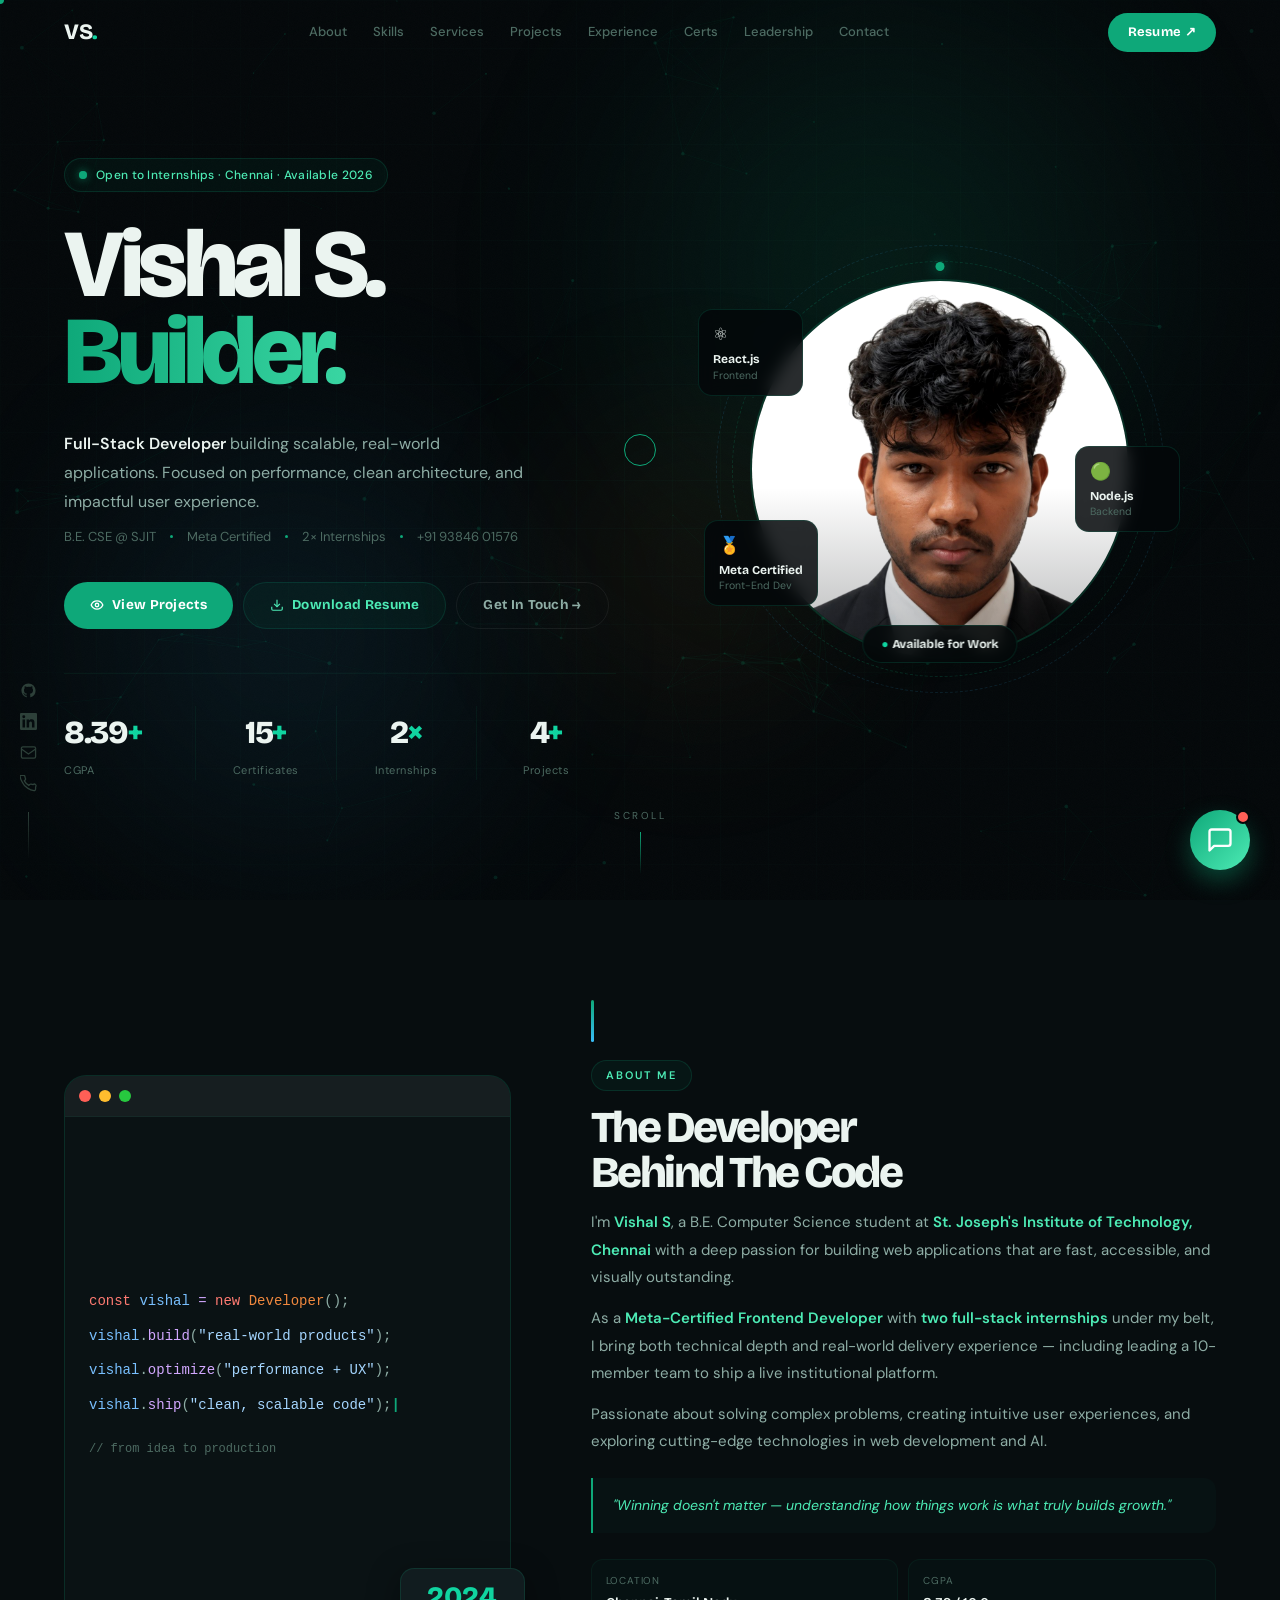
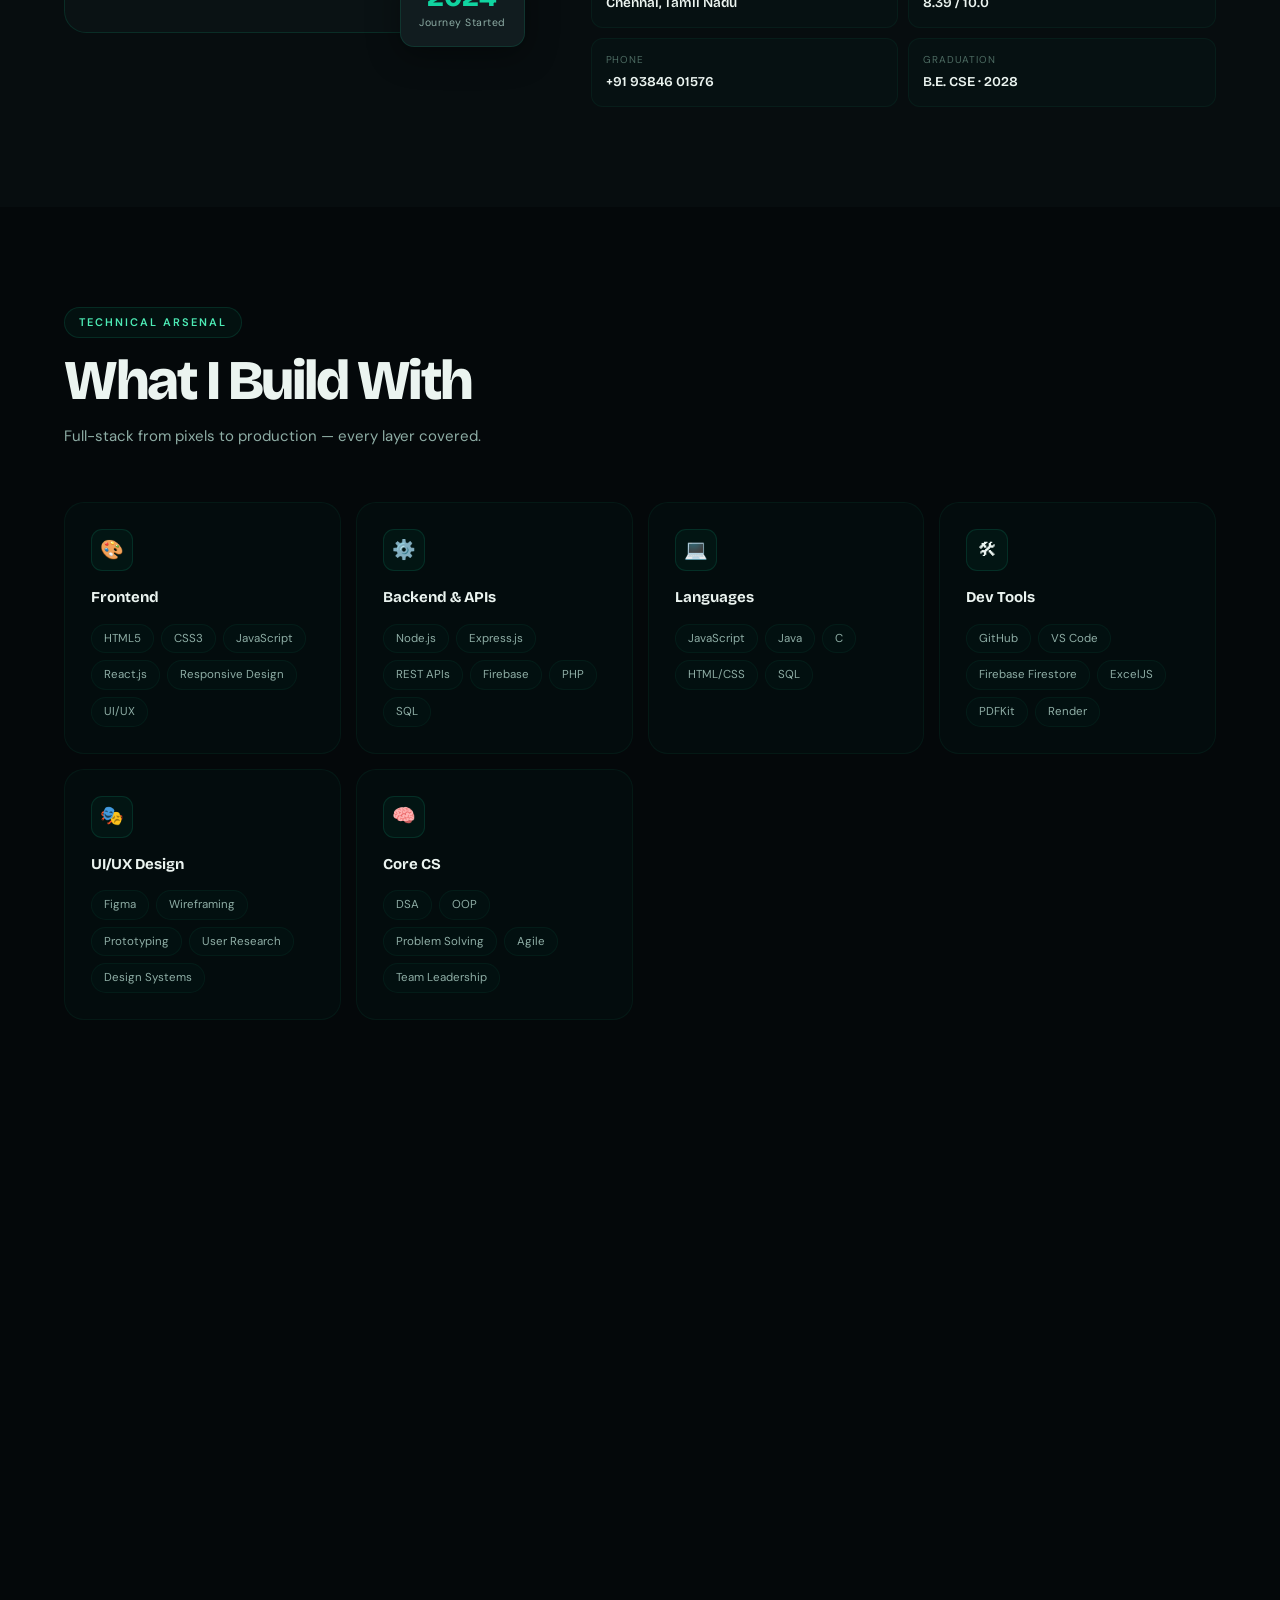
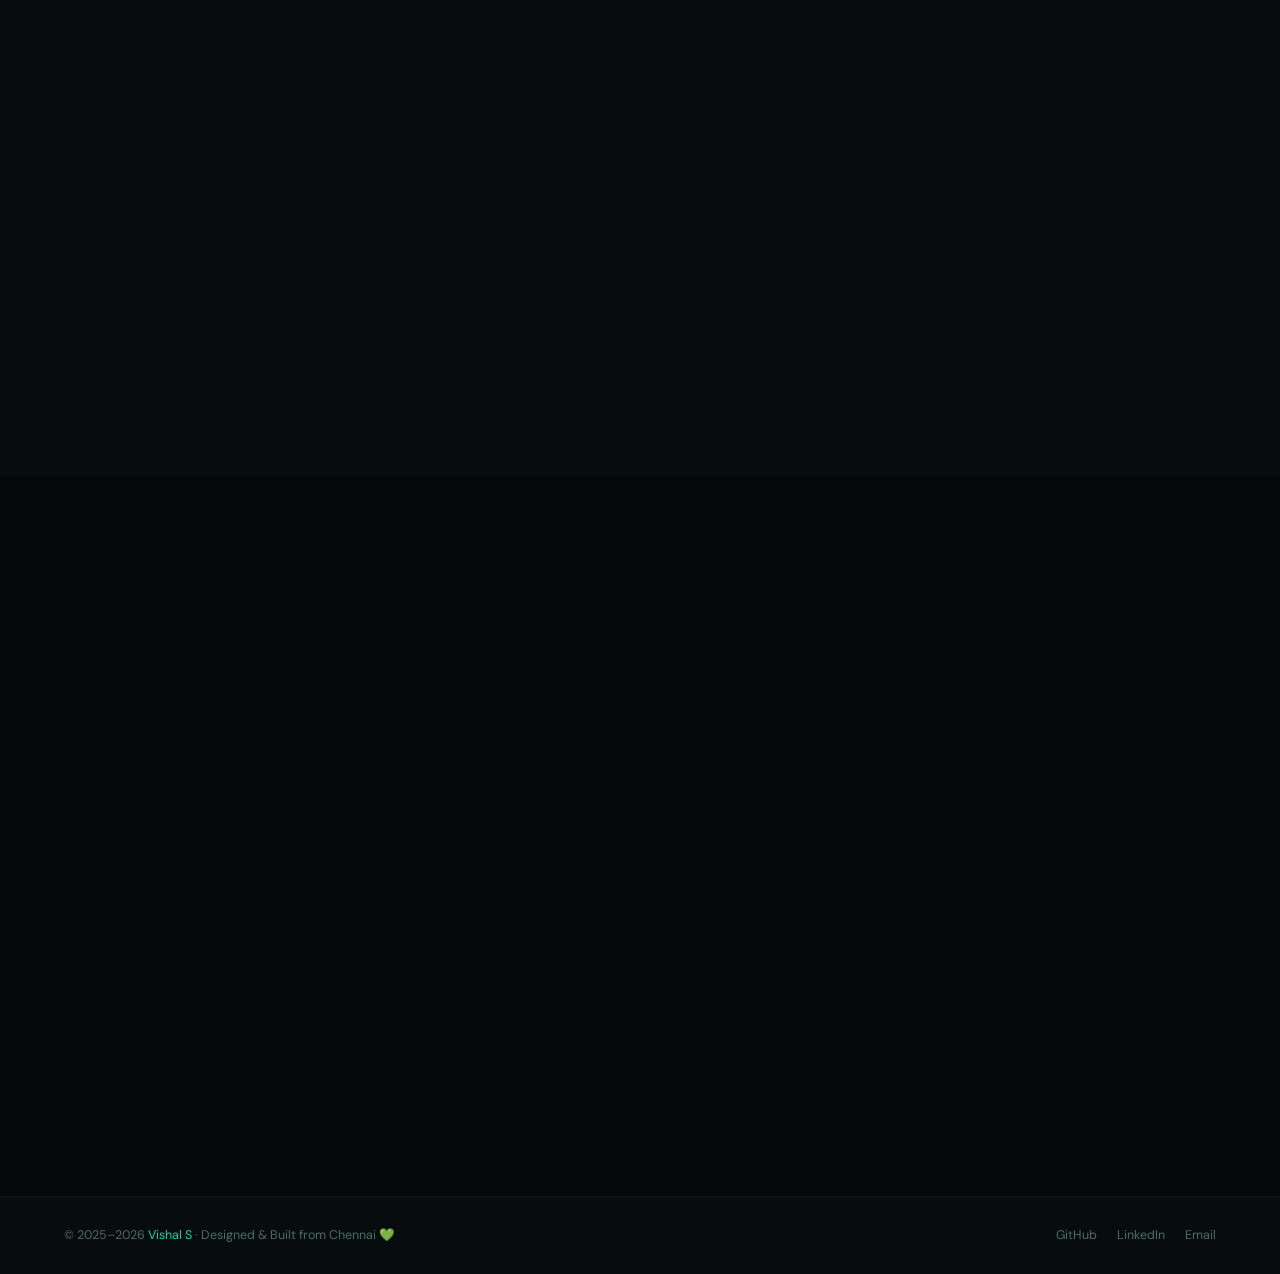
==== index.html @ 622949ee "Renamed main file to index.html" ====
<!DOCTYPE html>
<html lang="en">

<head>
  <meta charset="UTF-8">
  <meta name="viewport" content="width=device-width, initial-scale=1.0">
  <title>Vishal S — Full Stack Developer · Chennai</title>
  <meta name="description"
    content="Vishal S — Meta-Certified Full Stack Developer, B.E. CSE at SJIT Chennai. Building scalable, real-world applications.">
  <link rel="dns-prefetch" href="//fonts.googleapis.com">
  <link rel="dns-prefetch" href="//fonts.gstatic.com">
  <link rel="preconnect" href="https://fonts.googleapis.com">
  <link rel="preconnect" href="https://fonts.gstatic.com" crossorigin>
  <link
    href="https://fonts.googleapis.com/css2?family=Bricolage+Grotesque:opsz,wght@12..96,400;12..96,600;12..96,800&family=DM+Sans:wght@400;500;700&display=swap"
    rel="stylesheet">
  <style>
    /* AWWWARDS INTERACTIONS CSS */
    #bg-canvas {
      position: fixed;
      top: 0;
      left: 0;
      width: 100vw;
      height: 100vh;
      z-index: -1;
      pointer-events: none;
      opacity: 0.4;
    }
    
    .cursor-dot, .cursor-outline {
      position: fixed;
      top: 0;
      left: 0;
      border-radius: 50%;
      pointer-events: none;
      z-index: 9999;
      transform: translate(-50%, -50%);
    }
    
    .cursor-dot {
      width: 8px;
      height: 8px;
      background-color: var(--em);
      transition: width 0.2s, height 0.2s, background-color 0.2s;
    }
    
    .cursor-outline {
      width: 32px;
      height: 32px;
      border: 1px solid var(--em);
      transition: width 0.15s ease-out, height 0.15s ease-out, background-color 0.15s ease-out, border-color 0.15s ease-out;
    }
    
    /* Hover state for links */
    .cursor-outline.hover-state {
      width: 60px;
      height: 60px;
      background-color: rgba(255, 255, 255, 0.1);
      border-color: transparent;
      mix-blend-mode: difference;
    }
    
    .magnetic {
      transition: transform 0.3s cubic-bezier(0.175, 0.885, 0.32, 1.275);
      display: inline-block;
    }

    /* ════════════════════════════════════════
   TOKENS
════════════════════════════════════════ */
    :root {
      --ink: #04080A;
      --ink2: #070D0F;
      --ink3: #0A1214;
      --srf: #0D1618;
      --srf2: #111C1F;

      --em: #0EA879;
      --em2: #10D4A0;
      --em3: #4DEBB5;
      --em-g: rgba(14, 168, 121, 0.1);
      --em-gs: rgba(14, 168, 121, 0.06);
      --em-gx: rgba(14, 168, 121, 0.03);

      --gold: #E8A838;
      --gold-g: rgba(232, 168, 56, 0.1);

      --sky: #38BDF8;
      --sky-g: rgba(56, 189, 248, 0.08);

      --bdr: rgba(14, 168, 121, 0.18);
      --bdr2: rgba(14, 168, 121, 0.3);
      --bdr3: rgba(14, 168, 121, 0.08);
      --bdr-n: rgba(255, 255, 255, 0.06);

      --txt: #EBF4F0;
      --txt2: #8EADA5;
      --txt3: #4D6B62;
      --txt4: #2D4039;

      --ff-h: 'Bricolage Grotesque', sans-serif;
      --ff-b: 'DM Sans', sans-serif;

      --ease: cubic-bezier(0.22, 1, 0.36, 1);
      --ease2: cubic-bezier(0.4, 0, 0.2, 1);
    }

    /* ════════════════════════════════════════
   RESET
════════════════════════════════════════ */
    *,
    *::before,
    *::after {
        animation: none !important;
      box-sizing: border-box;
      margin: 0;
      padding: 0
    }

    html {
      scroll-behavior: smooth;
      tab-size: 2
    }

    body {
      background: var(--ink);
      color: var(--txt);
      font-family: var(--ff-b);
      font-size: 16px;
      line-height: 1.7;
      overflow-x: hidden;
      cursor: none;
      -webkit-font-smoothing: antialiased
    }

    a {
      text-decoration: none;
      color: inherit
    }

    button {
      border: none;
      background: none;
      font-family: inherit;
      cursor: none
    }

    ul {
      list-style: none
    }

    img {
      display: block;
      max-width: 100%
    }

    /* ════════════════════════════════════════
   CURSOR
════════════════════════════════════════ */
    #cur-dot {
      position: fixed;
      z-index: 9999;
      width: 5px;
      height: 5px;
      background: var(--em2);
      border-radius: 50%;
      pointer-events: none;
      transform: translate(-50%, -50%);
      transition: opacity .3s
    }

    #cur-ring {
      position: fixed;
      z-index: 9998;
      width: 34px;
      height: 34px;
      border: 1.5px solid rgba(14, 168, 121, .45);
      border-radius: 50%;
      pointer-events: none;
      transform: translate(-50%, -50%);
      transition: width .2s var(--ease), height .2s var(--ease), border-color .2s, background .2s
    }

    #cur-ring.hov {
      width: 54px;
      height: 54px;
      border-color: var(--em);
      background: rgba(14, 168, 121, .06)
    }

    #cur-ring.clk {
      width: 22px;
      height: 22px;
      background: rgba(14, 168, 121, .18)
    }

    /* ════════════════════════════════════════
   PROGRESS BAR
════════════════════════════════════════ */
    #prog {
      position: fixed;
      top: 0;
      left: 0;
      height: 2px;
      width: 0;
      z-index: 600;
      background: linear-gradient(90deg, var(--em), var(--em3), var(--sky));
      box-shadow: 0 0 12px rgba(14, 168, 121, .5)
    }

    /* ════════════════════════════════════════
   KEYFRAMES
════════════════════════════════════════ */
    @keyframes grd {

      0%,
      100% {
        background-position: 0 50%
      }

      50% {
        background-position: 100% 50%
      }
    }

    @keyframes orb1 {

      0%,
      100% {
        transform: translate(0, 0) scale(1)
      }

      40% {
        transform: translate(40px, -30px) scale(1.06)
      }

      70% {
        transform: translate(-25px, 20px) scale(.97)
      }
    }

    @keyframes orb2 {

      0%,
      100% {
        transform: translate(0, 0)
      }

      35% {
        transform: translate(-35px, 25px)
      }

      65% {
        transform: translate(30px, -15px)
      }
    }

    @keyframes orb3 {

      0%,
      100% {
        transform: translate(0, 0)
      }

      50% {
        transform: translate(20px, 35px)
      }
    }

    @keyframes floatA {

      0%,
      100% {
        transform: translateY(0)
      }

      50% {
        transform: translateY(-10px)
      }
    }

    @keyframes floatB {

      0%,
      100% {
        transform: translateY(0)
      }

      50% {
        transform: translateY(-7px)
      }
    }

    @keyframes spinRing {
      to {
        transform: rotate(360deg)
      }
    }

    @keyframes spinRing2 {
      to {
        transform: rotate(-360deg)
      }
    }

    @keyframes pulseGlow {

      0%,
      100% {
        box-shadow: 0 0 24px rgba(14, 168, 121, .18), 0 0 60px rgba(14, 168, 121, .07)
      }

      50% {
        box-shadow: 0 0 44px rgba(14, 168, 121, .35), 0 0 100px rgba(14, 168, 121, .14)
      }
    }

    @keyframes ping {
      0% {
        transform: scale(1);
        opacity: 1
      }

      75%,
      100% {
        transform: scale(2.2);
        opacity: 0
      }
    }

    @keyframes slideDown {
      from {
        opacity: 0;
        transform: translateY(-8px)
      }

      to {
        opacity: 1;
        transform: none
      }
    }

    @keyframes barIn {
      from {
        transform: scaleY(0)
      }

      to {
        transform: scaleY(1)
      }
    }

    @keyframes ripple {
      to {
        transform: scale(3);
        opacity: 0
      }
    }

    @keyframes scanline {
      0% {
        transform: translateY(-100%)
      }

      100% {
        transform: translateY(100vh)
      }
    }

    @keyframes grain {

      0%,
      100% {
        transform: translate(0, 0)
      }

      20% {
        transform: translate(-1px, 1px)
      }

      40% {
        transform: translate(1px, -1px)
      }

      60% {
        transform: translate(-1px, -1px)
      }

      80% {
        transform: translate(1px, 1px)
      }
    }

    /* ════════════════════════════════════════
   NAV
════════════════════════════════════════ */
    nav {
      position: fixed;
      top: 0;
      left: 0;
      right: 0;
      z-index: 400;
      height: 66px;
      display: flex;
      align-items: center;
      justify-content: space-between;
      padding: 0 5vw;
      border-bottom: 1px solid transparent;
      transition: background .4s, border-color .4s, backdrop-filter .4s
    }

    nav.stuck {
      background: rgba(4, 8, 10, .92);
      backdrop-filter: blur(14px) saturate(145%);
      border-bottom-color: var(--bdr3)
    }

    .nav-logo {
      font-family: var(--ff-h);
      font-weight: 800;
      font-size: 22px;
      color: var(--txt);
      letter-spacing: -.5px
    }

    .nav-logo .dot {
      color: var(--em2)
    }

    .nav-menu {
      display: flex;
      align-items: center;
      gap: 6px
    }

    .nav-menu a {
      font-size: 13px;
      color: var(--txt3);
      padding: 6px 10px;
      border-radius: 8px;
      transition: color .2s, background .2s;
      font-weight: 500
    }

    .nav-menu a:hover {
      color: var(--txt);
      background: var(--em-gs)
    }

    .nav-menu a.active {
      color: var(--em2);
      background: var(--em-g)
    }

    .nav-cta {
      margin-left: 8px;
      padding: 8px 20px;
      background: var(--em);
      color: #fff;
      border-radius: 40px;
      font-size: 13px;
      font-weight: 700;
      font-family: var(--ff-h);
      letter-spacing: .3px;
      transition: all .25s var(--ease)
    }

    .nav-cta:hover {
      background: var(--em2);
      transform: translateY(-1px);
      box-shadow: 0 8px 24px rgba(14, 168, 121, .35)
    }

    .ham {
      display: none;
      flex-direction: column;
      gap: 4.5px;
      padding: 4px
    }

    .ham span {
      display: block;
      width: 20px;
      height: 1.5px;
      background: var(--txt2);
      border-radius: 2px;
      transition: all .3s
    }

    /* MOBILE MENU */
    .mob-menu {
      display: none;
      position: fixed;
      inset: 0;
      background: rgba(4, 8, 10, .97);
      z-index: 350;
      flex-direction: column;
      align-items: center;
      justify-content: center;
      gap: 24px;
      backdrop-filter: blur(10px)
    }

    .mob-menu.open {
      display: flex
    }

    .mob-menu a {
      font-family: var(--ff-h);
      font-size: 28px;
      font-weight: 700;
      color: var(--txt);
      transition: color .2s
    }

    .mob-menu a:hover {
      color: var(--em2)
    }

    .mob-x {
      position: absolute;
      top: 18px;
      right: 5vw;
      font-size: 28px;
      color: var(--txt3);
      line-height: 1
    }

    /* ════════════════════════════════════════
   SIDEBAR SOCIALS
════════════════════════════════════════ */
    .sbar {
      position: fixed;
      left: 20px;
      bottom: 40px;
      z-index: 100;
      display: flex;
      flex-direction: column;
      align-items: center;
      gap: 14px
    }

    .sbar a {
      color: var(--txt4);
      transition: color .2s, transform .2s;
      display: flex
    }

    .sbar a:hover {
      color: var(--em2);
      transform: translateX(4px)
    }

    .sbar::after {
      content: '';
      width: 1px;
      height: 48px;
      background: linear-gradient(var(--txt4), transparent);
      margin-top: 6px
    }

    /* ════════════════════════════════════════
   SECTION SHARED
════════════════════════════════════════ */
    section {
      padding: 100px 5vw;
      position: relative
    }

    section:not(#hero) {
      content-visibility: auto;
      contain-intrinsic-size: 900px
    }

    .chip {
      display: inline-flex;
      align-items: center;
      gap: 7px;
      padding: 5px 14px;
      background: var(--em-gs);
      border: 1px solid var(--bdr);
      border-radius: 40px;
      font-size: 11px;
      color: var(--em3);
      letter-spacing: 2px;
      text-transform: uppercase;
      font-weight: 600;
      margin-bottom: 14px
    }

    .h1 {
      font-family: var(--ff-h);
      font-size: clamp(34px, 5vw, 56px);
      font-weight: 800;
      letter-spacing: -2.5px;
      line-height: 1.03;
      color: var(--txt);
      margin-bottom: 14px
    }

    .sub {
      color: var(--txt2);
      font-size: 15px;
      line-height: 1.8;
      max-width: 480px;
      margin-bottom: 52px
    }

    /* BUTTONS */
    .btn {
      display: inline-flex;
      align-items: center;
      gap: 8px;
      padding: 11px 26px;
      border-radius: 50px;
      font-size: 13.5px;
      font-weight: 700;
      font-family: var(--ff-h);
      letter-spacing: .3px;
      transition: all .25s var(--ease);
      position: relative;
      overflow: hidden;
      white-space: nowrap
    }

    .btn svg {
      flex-shrink: 0
    }

    .btn::after {
      content: '';
      position: absolute;
      inset: 0;
      background: rgba(255, 255, 255, 0);
      transition: background .2s
    }

    .btn:hover::after {
      background: rgba(255, 255, 255, .06)
    }

    .btn-solid {
      background: var(--em);
      color: #fff
    }

    .btn-solid:hover {
      background: var(--em2);
      transform: translateY(-2px);
      box-shadow: 0 12px 32px rgba(14, 168, 121, .35)
    }

    .btn-border {
      background: var(--em-gs);
      border: 1px solid var(--bdr);
      color: var(--em3)
    }

    .btn-border:hover {
      background: var(--em-g);
      border-color: var(--bdr2);
      transform: translateY(-2px)
    }

    .btn-ghost {
      background: transparent;
      border: 1px solid var(--bdr-n);
      color: var(--txt2)
    }

    .btn-ghost:hover {
      border-color: var(--bdr);
      color: var(--txt);
      background: var(--em-gx);
      transform: translateY(-1px)
    }

    /* CARD BASE */
    .card {
      background: var(--em-gx);
      border: 1px solid var(--bdr3);
      border-radius: 20px;
      position: relative;
      overflow: hidden;
      transition: border-color .3s, transform .35s var(--ease), box-shadow .35s
    }

    .card:hover {
      border-color: var(--bdr);
      transform: translateY(-5px);
      box-shadow: 0 20px 60px rgba(0, 0, 0, .3), 0 0 40px rgba(14, 168, 121, .08)
    }

    .card::before {
      content: '';
      position: absolute;
      top: 0;
      left: 0;
      right: 0;
      height: 1px;
      background: linear-gradient(90deg, transparent, var(--em-g), transparent);
      opacity: 0;
      transition: opacity .35s
    }

    .card:hover::before {
      opacity: 1
    }

    /* REVEAL SYSTEM */
    .rv {
      opacity: 0;
      transform: translateY(30px);
      transition: opacity .75s var(--ease), transform .75s var(--ease)
    }

    .rv-l {
      opacity: 0;
      transform: translateX(-36px);
      transition: opacity .7s var(--ease), transform .7s var(--ease)
    }

    .rv-r {
      opacity: 0;
      transform: translateX(36px);
      transition: opacity .7s var(--ease), transform .7s var(--ease)
    }

    .rv-s {
      opacity: 0;
      transform: scale(.93);
      transition: opacity .7s var(--ease), transform .7s var(--ease)
    }

    .rv.on,
    .rv-l.on,
    .rv-r.on,
    .rv-s.on {
      opacity: 1;
      transform: none
    }

    /* ════════════════════════════════════════
   HERO
════════════════════════════════════════ */
    #hero {
      min-height: 100vh;
      display: grid;
      grid-template-columns: 1fr 1fr;
      gap: 48px;
      align-items: center;
      padding: 118px 5vw 80px;
      overflow: hidden
    }

    /* BACKGROUND */
    .hero-bg {
      position: absolute;
      inset: 0;
      pointer-events: none;
      overflow: hidden
    }

    .bg-grid {
      position: absolute;
      inset: 0;
      background-image: linear-gradient(rgba(14, 168, 121, .028) 1px, transparent 1px), linear-gradient(90deg, rgba(14, 168, 121, .028) 1px, transparent 1px);
      background-size: 48px 48px;
      mask-image: radial-gradient(ellipse 90% 90% at 50% 50%, black 10%, transparent 100%)
    }

    .bg-noise {
      position: absolute;
      inset: 0;
      opacity: .022;
      background-image: url("data:image/svg+xml,%3Csvg xmlns='http://www.w3.org/2000/svg' width='256' height='256'%3E%3Cfilter id='n'%3E%3CfeTurbulence type='fractalNoise' baseFrequency='.85' numOctaves='4' stitchTiles='stitch'/%3E%3C/filter%3E%3Crect width='256' height='256' filter='url(%23n)'/%3E%3C/svg%3E");
      background-size: 180px
    }

    .bg-orb {
      position: absolute;
      border-radius: 50%;
      filter: blur(64px)
    }

    .orb-a {
      width: 65vw;
      height: 65vw;
      max-width: 800px;
      max-height: 800px;
      background: radial-gradient(circle, rgba(14, 168, 121, .14), transparent 65%);
      top: -15%;
      right: 0%;
      animation: orb1 14s ease-in-out infinite
    }

    .orb-b {
      width: 55vw;
      height: 55vw;
      max-width: 700px;
      max-height: 700px;
      background: radial-gradient(circle, rgba(56, 189, 248, .09), transparent 65%);
      bottom: -10%;
      left: -5%;
      animation: orb2 18s ease-in-out infinite
    }

    .orb-c {
      width: 40vw;
      height: 40vw;
      max-width: 500px;
      max-height: 500px;
      background: radial-gradient(circle, rgba(232, 168, 56, .07), transparent 65%);
      top: 35%;
      left: 35%;
      animation: orb3 22s ease-in-out infinite
    }

    /* HERO LEFT */
    .hero-l {
      position: relative;
      z-index: 1
    }

    .hero-avail {
      display: inline-flex;
      align-items: center;
      gap: 9px;
      padding: 6px 14px;
      background: var(--em-gs);
      border: 1px solid var(--bdr);
      border-radius: 40px;
      font-size: 12px;
      color: var(--em3);
      margin-bottom: 28px;
      font-weight: 500;
      letter-spacing: .3px;
      animation: slideDown .6s var(--ease) both
    }

    .avail-wrap {
      position: relative;
      width: 8px;
      height: 8px
    }

    .avail-dot {
      width: 8px;
      height: 8px;
      background: var(--em);
      border-radius: 50%;
      box-shadow: 0 0 8px rgba(14, 168, 121, .7)
    }

    .avail-ping {
      position: absolute;
      inset: 0;
      border-radius: 50%;
      background: rgba(14, 168, 121, .5);
      animation: ping 2s ease-in-out infinite
    }

    .hero-name {
      min-height: 2em;
      display: flex;
      flex-direction: column;
      justify-content: center;
      font-family: var(--ff-h);
      font-size: clamp(50px, 7.5vw, 96px);
      font-weight: 800;
      line-height: .9;
      letter-spacing: -4.5px;
      margin-bottom: 22px;
      min-height: 1.95em;

      /* 3D warp vars (driven by experimental mouse interaction) */
      --rx: 0deg;
      --ry: 0deg;
      --tz: 0px;
      --dx: 0px;
      --dy: 0px;
      --warp-alpha: 0;

      transform-style: preserve-3d;
      transform: perspective(900px) rotateX(var(--rx)) rotateY(var(--ry)) translateZ(var(--tz));
      text-shadow: calc(var(--dx)) calc(var(--dy)) 26px rgba(14, 168, 121, var(--warp-alpha)),
        0 0 10px rgba(14, 168, 121, calc(var(--warp-alpha) * .5));
      transition: transform 180ms var(--ease2), text-shadow 180ms var(--ease2)
    }

    .n-plain {
      display: block;
      color: var(--txt)
    }

    .n-grad {
      display: block;
      background: linear-gradient(90deg, var(--em), var(--em3), var(--sky), var(--em3), var(--em));
      background-size: 300% 300%;
      -webkit-background-clip: text;
      -webkit-text-fill-color: transparent;
      background-clip: text;
      animation: grd 7s ease infinite;
      min-height: 1em
    }

    .hero-role {
      font-size: 16px;
      color: var(--txt2);
      font-weight: 400;
      max-width: 460px;
      line-height: 1.8;
      margin-bottom: 10px;

      /* 3D warp vars (driven by experimental mouse interaction) */
      --rx2: 0deg;
      --ry2: 0deg;
      --tz2: 0px;

      transform-style: preserve-3d;
      transform: perspective(700px) rotateX(var(--rx2)) rotateY(var(--ry2)) translateZ(var(--tz2));
      transition: transform 180ms var(--ease2)
    }

    .hero-role strong {
      color: var(--txt);
      font-weight: 600
    }

    .hero-meta {
      font-size: 13px;
      color: var(--txt3);
      margin-bottom: 34px;
      display: flex;
      align-items: center;
      gap: 14px;
      flex-wrap: wrap
    }

    .hm-dot {
      width: 3px;
      height: 3px;
      background: var(--em);
      border-radius: 50%
    }

    .hero-btns {
      display: flex;
      gap: 10px;
      flex-wrap: wrap;
      margin-bottom: 44px
    }

    .hero-nums {
      display: flex;
      gap: 0;
      border-top: 1px solid var(--bdr3);
      padding-top: 32px
    }

    .hn {
      flex: 1;
      text-align: center;
      padding: 0 8px;
      border-right: 1px solid var(--bdr3)
    }

    .hn:first-child {
      text-align: left;
      padding-left: 0
    }

    .hn:last-child {
      border-right: none
    }

    .hn-v {
      font-family: var(--ff-h);
      font-size: 32px;
      font-weight: 800;
      letter-spacing: -1.5px;
      color: var(--txt)
    }

    .hn-v .em {
      color: var(--em2)
    }

    .hn-l {
      font-size: 11px;
      color: var(--txt3);
      letter-spacing: .5px;
      margin-top: 1px
    }

    /* HERO RIGHT — PHOTO */
    .hero-r {
      position: relative;
      z-index: 1;
      display: flex;
      align-items: center;
      justify-content: center
    }

    .photo-shell {
      position: relative;
      width: min(380px, 44vw)
    }

    .p-ring1 {
      position: absolute;
      inset: -18px;
      border-radius: 50%;
      border: 1px dashed rgba(14, 168, 121, .2);
      animation: spinRing 26s linear infinite;
      pointer-events: none
    }

    .p-ring2 {
      position: absolute;
      inset: -34px;
      border-radius: 50%;
      border: 1px dashed rgba(56, 189, 248, .12);
      animation: spinRing2 40s linear infinite;
      pointer-events: none
    }

    .p-ring-dot {
      position: absolute;
      top: 0;
      left: 50%;
      transform: translateX(-50%);
      width: 9px;
      height: 9px;
      background: var(--em);
      border-radius: 50%;
      box-shadow: 0 0 14px rgba(14, 168, 121, .7)
    }

    .p-frame {
      border-radius: 50%;
      overflow: hidden;
      aspect-ratio: 1;
      border: 2px solid rgba(14, 168, 121, .22);
      animation: pulseGlow 5s ease-in-out infinite;
      position: relative
    }

    .p-frame img {
      width: 100%;
      height: 100%;
      object-fit: cover;
      object-position: center 12%;
      filter: contrast(1.06) saturate(1.05);
      transition: filter .4s
    }

    .p-frame::after {
      content: '';
      position: absolute;
      inset: 0;
      background: linear-gradient(to bottom, transparent 55%, rgba(4, 8, 10, .3));
      pointer-events: none
    }

    .p-status {
      position: absolute;
      bottom: -4px;
      left: 50%;
      transform: translateX(-50%);
      background: rgba(4, 8, 10, .88);
      backdrop-filter: blur(8px);
      border: 1px solid var(--bdr);
      border-radius: 40px;
      padding: 8px 18px;
      white-space: nowrap;
      font-size: 12px;
      font-weight: 700;
      color: var(--txt);
      font-family: var(--ff-h);
      z-index: 2
    }

    .p-status-em {
      color: var(--em2);
      margin-right: 4px
    }

    .flt-chip {
      position: absolute;
      background: rgba(4, 8, 10, .85);
      backdrop-filter: blur(8px);
      border: 1px solid var(--bdr);
      border-radius: 14px;
      padding: 10px 14px;
      z-index: 3;
      min-width: 105px
    }

    .fc-i {
      font-size: 17px;
      margin-bottom: 3px
    }

    .fc-n {
      font-size: 12px;
      font-weight: 700;
      color: var(--txt);
      font-family: var(--ff-h);
      line-height: 1.2
    }

    .fc-s {
      font-size: 10.5px;
      color: var(--txt3)
    }

    .chip-a {
      top: 8%;
      left: -52px;
      animation: floatA 4.5s ease-in-out infinite
    }

    .chip-b {
      top: 44%;
      right: -50px;
      animation: floatB 5.5s ease-in-out infinite;
      animation-delay: 1.5s
    }

    .chip-c {
      bottom: 14%;
      left: -46px;
      animation: floatA 4s ease-in-out infinite;
      animation-delay: 3s
    }

    .hero-scroll {
      position: absolute;
      bottom: 26px;
      left: 50%;
      transform: translateX(-50%);
      display: flex;
      flex-direction: column;
      align-items: center;
      gap: 8px;
      color: var(--txt3);
      font-size: 10px;
      letter-spacing: 2.5px;
      text-transform: uppercase;
      z-index: 2
    }

    .scroll-line {
      width: 1px;
      height: 42px;
      background: linear-gradient(to bottom, var(--em), transparent);
      transform-origin: top;
      animation: barIn .5s var(--ease) forwards, scanline 2.4s 1s ease-in-out infinite
    }

    /* ════════════════════════════════════════
   ABOUT
════════════════════════════════════════ */
    #about {
      background: var(--ink2)
    }

    .about-wrap {
      display: grid;
      grid-template-columns: 1fr 1.4fr;
      gap: 80px;
      align-items: center
    }

    .ab-img {
      position: relative
    }

    .ab-frame {
      border-radius: 22px;
      overflow: hidden;
      aspect-ratio: 4/5;
      border: 1px solid var(--bdr);
      background: var(--srf);
      position: relative
    }

    .ab-frame img {
      width: 100%;
      height: 100%;
      object-fit: cover;
      object-position: center 12%;
      filter: contrast(1.05) saturate(1.02);
      transition: filter .5s, transform .6s var(--ease)
    }

    .ab-frame:hover img {
      filter: contrast(1.09) saturate(1.07);
      transform: scale(1.03)
    }

    .ab-frame-sheen {
      position: absolute;
      inset: 0;
      background: linear-gradient(160deg, rgba(14, 168, 121, .07), transparent 55%);
      pointer-events: none
    }

    .ab-badge {
      position: absolute;
      bottom: -14px;
      right: -14px;
      background: var(--srf2);
      border: 1px solid var(--bdr);
      border-radius: 14px;
      padding: 14px 18px;
      text-align: center;
      min-width: 108px;
      box-shadow: 0 8px 32px rgba(0, 0, 0, .4)
    }

    .ab-n {
      font-family: var(--ff-h);
      font-size: 28px;
      font-weight: 800;
      color: var(--em2);
      display: block;
      line-height: 1
    }

    .ab-l {
      font-size: 10.5px;
      color: var(--txt2);
      display: block;
      margin-top: 3px;
      letter-spacing: .5px
    }

    .ab-bar {
      width: 3px;
      height: 42px;
      background: linear-gradient(var(--em), var(--sky));
      border-radius: 3px;
      margin-bottom: 18px
    }

    .ab-text h3 {
      font-family: var(--ff-h);
      font-size: 28px;
      font-weight: 800;
      letter-spacing: -1px;
      margin-bottom: 18px
    }

    .ab-text p {
      color: var(--txt2);
      margin-bottom: 14px;
      font-size: 15px;
      line-height: 1.82
    }

    .ab-text p strong {
      color: var(--em3);
      font-weight: 600
    }

    .ab-quote {
      margin: 22px 0;
      padding: 16px 20px;
      border-left: 2px solid var(--em);
      background: var(--em-gx);
      border-radius: 0 12px 12px 0
    }

    .ab-quote p {
      color: var(--em3);
      font-size: 14px;
      font-style: italic;
      margin: 0;
      line-height: 1.7
    }

    .ab-grid {
      display: grid;
      grid-template-columns: 1fr 1fr;
      gap: 10px;
      margin-top: 26px
    }

    .ab-cell {
      background: var(--em-gx);
      border: 1px solid var(--bdr3);
      border-radius: 12px;
      padding: 12px 14px;
      transition: border-color .2s, background .2s
    }

    .ab-cell:hover {
      border-color: var(--bdr);
      background: var(--em-gs)
    }

    .ab-k {
      font-size: 10px;
      color: var(--txt3);
      letter-spacing: .8px;
      text-transform: uppercase;
      margin-bottom: 3px
    }

    .ab-v {
      font-size: 13.5px;
      color: var(--txt);
      font-weight: 600;
      font-family: var(--ff-h)
    }

    /* ════════════════════════════════════════
   SKILLS
════════════════════════════════════════ */
    #skills {
      background: var(--ink)
    }

    .sk-grid {
      display: grid;
      grid-template-columns: repeat(auto-fit, minmax(250px, 1fr));
      gap: 15px
    }

    .sk-card {
      padding: 26px;
      cursor: default
    }

    .sk-card .sk-ico {
      width: 42px;
      height: 42px;
      background: var(--em-gs);
      border-radius: 11px;
      display: flex;
      align-items: center;
      justify-content: center;
      font-size: 19px;
      margin-bottom: 14px;
      border: 1px solid var(--bdr);
      transition: transform .3s var(--ease)
    }

    .sk-card:hover .sk-ico {
      transform: scale(1.12) rotate(-6deg)
    }

    .sk-name {
      font-family: var(--ff-h);
      font-size: 15px;
      font-weight: 700;
      margin-bottom: 13px;
      color: var(--txt)
    }

    .sk-tags {
      display: flex;
      flex-wrap: wrap;
      gap: 7px
    }

    .sk-tag {
      padding: 4px 12px;
      border-radius: 30px;
      font-size: 11.5px;
      border: 1px solid var(--bdr3);
      color: var(--txt2);
      transition: all .2s var(--ease);
      cursor: default;
      background: var(--em-gx)
    }

    .sk-tag:hover {
      background: var(--em-gs);
      border-color: var(--bdr);
      color: var(--em3);
      transform: scale(1.05)
    }

    /* ════════════════════════════════════════
   FEATURED PROJECT
════════════════════════════════════════ */
    #featured {
      background: var(--ink2)
    }

    .feat-card {
      border: 1px solid var(--bdr3);
      border-radius: 28px;
      overflow: hidden;
      background: var(--em-gx);
      transition: border-color .4s, box-shadow .4s;
      position: relative
    }

    .feat-card:hover {
      border-color: var(--bdr2);
      box-shadow: 0 0 80px rgba(14, 168, 121, .1)
    }

    .feat-card::before {
      content: '';
      position: absolute;
      top: 0;
      left: 0;
      right: 0;
      height: 1px;
      background: linear-gradient(90deg, transparent, var(--em), var(--em3), transparent)
    }

    .feat-grid {
      display: grid;
      grid-template-columns: 1fr 1fr;
      min-height: 500px
    }

    /* text side */
    .feat-txt {
      padding: 48px;
      display: flex;
      flex-direction: column;
      justify-content: center
    }

    .feat-live {
      display: inline-flex;
      align-items: center;
      gap: 7px;
      padding: 5px 13px;
      background: var(--em-gs);
      border: 1px solid var(--bdr);
      border-radius: 30px;
      font-size: 11px;
      color: var(--em3);
      font-weight: 700;
      letter-spacing: 1px;
      text-transform: uppercase;
      margin-bottom: 20px;
      width: fit-content
    }

    .live-dot {
      width: 6px;
      height: 6px;
      background: var(--em);
      border-radius: 50%;
      box-shadow: 0 0 8px rgba(14, 168, 121, .6)
    }

    .live-dot::after {
      content: '';
      position: absolute;
      inset: 0;
      border-radius: 50%;
      background: rgba(14, 168, 121, .5);
      animation: ping 1.8s infinite
    }

    .live-dot-wrap {
      position: relative
    }

    .feat-txt h2 {
      font-family: var(--ff-h);
      font-size: clamp(24px, 3vw, 36px);
      font-weight: 800;
      letter-spacing: -1.5px;
      line-height: 1.08;
      margin-bottom: 10px;
      color: var(--txt)
    }

    .feat-role {
      display: inline-flex;
      align-items: center;
      gap: 6px;
      font-size: 12px;
      color: var(--gold);
      background: var(--gold-g);
      border: 1px solid rgba(232, 168, 56, .2);
      border-radius: 30px;
      padding: 4px 12px;
      margin-bottom: 18px;
      font-weight: 700;
      width: fit-content
    }

    .feat-txt p {
      color: var(--txt2);
      font-size: 14.5px;
      line-height: 1.82;
      margin-bottom: 22px
    }

    .feat-pts {
      margin-bottom: 26px
    }

    .feat-pt {
      display: flex;
      align-items: flex-start;
      gap: 10px;
      padding: 8px 0;
      border-bottom: 1px solid var(--bdr3)
    }

    .feat-pt:last-child {
      border: none
    }

    .fp-arr {
      color: var(--em);
      font-size: 13px;
      margin-top: 3px;
      flex-shrink: 0
    }

    .fp-t {
      font-size: 13.5px;
      color: var(--txt2);
      line-height: 1.65
    }

    .fp-t strong {
      color: var(--txt);
      font-weight: 600
    }

    .feat-stack {
      display: flex;
      flex-wrap: wrap;
      gap: 7px;
      margin-bottom: 26px
    }

    .st-tag {
      padding: 4px 12px;
      border-radius: 30px;
      font-size: 11.5px;
      background: var(--em-gx);
      border: 1px solid var(--bdr3);
      color: var(--em3)
    }

    .feat-btns {
      display: flex;
      gap: 10px;
      flex-wrap: wrap
    }

    /* visual side */
    .feat-vis {
      background: linear-gradient(135deg, var(--srf) 0%, var(--ink3) 100%);
      position: relative;
      display: flex;
      align-items: center;
      justify-content: center;
      overflow: hidden
    }

    .feat-vis::before {
      content: '';
      position: absolute;
      inset: 0;
      background: radial-gradient(ellipse 70% 70% at 50% 30%, rgba(14, 168, 121, .14), transparent 70%)
    }

    .feat-mock {
      position: relative;
      z-index: 1;
      width: 88%;
      padding: 18px 0
    }

    .browser {
      background: rgba(10, 18, 20, .95);
      border: 1px solid var(--bdr);
      border-radius: 12px;
      overflow: hidden;
      box-shadow: 0 24px 64px rgba(0, 0, 0, .5)
    }

    .b-bar {
      background: var(--ink3);
      padding: 10px 14px;
      display: flex;
      align-items: center;
      gap: 10px;
      border-bottom: 1px solid var(--bdr3)
    }

    .b-dots {
      display: flex;
      gap: 5px
    }

    .bd {
      width: 10px;
      height: 10px;
      border-radius: 50%
    }

    .bd-r {
      background: #FF5F57
    }

    .bd-y {
      background: #FFBD2E
    }

    .bd-g {
      background: #28C840
    }

    .b-url {
      flex: 1;
      background: var(--em-gx);
      border: 1px solid var(--bdr3);
      border-radius: 20px;
      padding: 4px 12px;
      font-size: 11px;
      color: var(--txt3);
      text-align: center;
      font-family: monospace
    }

    .b-body {
      padding: 16px
    }

    .dash-stats {
      display: grid;
      grid-template-columns: 1fr 1fr 1fr;
      gap: 8px;
      margin-bottom: 10px
    }

    .ds {
      background: var(--em-gx);
      border: 1px solid var(--bdr3);
      border-radius: 8px;
      padding: 10px;
      text-align: center
    }

    .ds-n {
      font-family: var(--ff-h);
      font-size: 18px;
      font-weight: 800;
      color: var(--em2)
    }

    .ds-l {
      font-size: 9px;
      color: var(--txt3);
      letter-spacing: .5px;
      text-transform: uppercase
    }

    .dash-bar-row {
      display: flex;
      align-items: flex-end;
      gap: 4px;
      height: 72px;
      background: var(--em-gx);
      border: 1px solid var(--bdr3);
      border-radius: 8px;
      padding: 10px 12px
    }

    .db {
      flex: 1;
      background: linear-gradient(to top, var(--em), var(--em3));
      border-radius: 3px 3px 0 0;
      transform-origin: bottom;
      animation: barIn 1s var(--ease) both
    }

    /* ════════════════════════════════════════
   PROJECTS
════════════════════════════════════════ */
    #projects {
      background: var(--ink)
    }

    .proj-row {
      display: grid;
      grid-template-columns: 1fr 1fr;
      gap: 20px
    }

    .pc {
      overflow: hidden;
      border-radius: 22px
    }

    .pc-banner {
      height: 195px;
      position: relative;
      overflow: hidden;
      display: flex;
      align-items: center;
      justify-content: center
    }

    .pc-bg {
      position: absolute;
      inset: 0;
      transition: transform .6s var(--ease)
    }

    .pc:hover .pc-bg {
      transform: scale(1.07)
    }

    .pb-z {
      background: radial-gradient(ellipse 60% 60% at 50% 50%, rgba(239, 68, 68, .38), transparent 65%), linear-gradient(135deg, #140303, #0b0101)
    }

    .pb-b {
      background: radial-gradient(ellipse 60% 60% at 50% 50%, rgba(232, 168, 56, .35), transparent 65%), linear-gradient(135deg, #110a00, #080500)
    }

    .pc-ico {
      position: relative;
      z-index: 1;
      font-size: 52px;
      opacity: .5;
      transition: opacity .3s, transform .35s var(--ease)
    }

    .pc:hover .pc-ico {
      opacity: .95;
      transform: scale(1.12) rotate(-7deg)
    }

    .pc-live {
      position: absolute;
      top: 13px;
      right: 13px;
      z-index: 2;
      display: flex;
      align-items: center;
      gap: 5px;
      padding: 4px 12px;
      background: rgba(4, 8, 10, .72);
      border: 1px solid var(--bdr);
      border-radius: 30px;
      font-size: 11px;
      color: var(--em3);
      backdrop-filter: blur(8px);
      font-weight: 600
    }

    .pc-ld {
      width: 5px;
      height: 5px;
      background: var(--em);
      border-radius: 50%;
      box-shadow: 0 0 6px rgba(14, 168, 121, .7)
    }

    .pc-body {
      padding: 22px 24px
    }

    .pc-pills {
      display: flex;
      gap: 7px;
      flex-wrap: wrap;
      margin-bottom: 10px
    }

    .pc-pill {
      padding: 3px 10px;
      border-radius: 30px;
      font-size: 10.5px;
      background: var(--em-gs);
      color: var(--em3);
      border: 1px solid var(--bdr)
    }

    .pc-title {
      font-family: var(--ff-h);
      font-size: 20px;
      font-weight: 800;
      margin-bottom: 7px;
      letter-spacing: -.5px;
      color: var(--txt)
    }

    .pc-desc {
      font-size: 13.5px;
      color: var(--txt2);
      margin-bottom: 18px;
      line-height: 1.7
    }

    .pc-links {
      display: flex;
      gap: 9px;
      flex-wrap: wrap
    }

    .pl-l,
    .pl-g {
      padding: 7px 16px;
      border-radius: 30px;
      font-size: 12px;
      font-weight: 700;
      text-decoration: none;
      transition: all .22s var(--ease);
      display: inline-flex;
      align-items: center;
      gap: 5px;
      font-family: var(--ff-h)
    }

    .pl-l {
      background: var(--em);
      color: #fff
    }

    .pl-l:hover {
      background: var(--em2);
      transform: translateY(-1px);
      box-shadow: 0 8px 20px rgba(14, 168, 121, .3)
    }

    .pl-g {
      background: var(--em-gx);
      border: 1px solid var(--bdr);
      color: var(--txt2)
    }

    .pl-g:hover {
      border-color: var(--bdr2);
      color: var(--txt);
      background: var(--em-gs);
      transform: translateY(-1px)
    }

    /* ════════════════════════════════════════
   EXPERIENCE
════════════════════════════════════════ */
    #experience {
      background: var(--ink2)
    }

    .exp-grid {
      display: grid;
      grid-template-columns: 1fr 1fr;
      gap: 22px;
      margin-bottom: 60px
    }

    .exp-card {
      padding: 30px
    }

    .exp-card::before {
      content: '';
      position: absolute;
      top: 0;
      left: 0;
      width: 3px;
      height: 100%;
      background: linear-gradient(to bottom, var(--em), var(--sky));
      border-radius: 20px 0 0 20px
    }

    .exp-hdr {
      display: flex;
      justify-content: space-between;
      align-items: flex-start;
      margin-bottom: 18px;
      gap: 10px;
      flex-wrap: wrap
    }

    .exp-co {
      font-family: var(--ff-h);
      font-size: 20px;
      font-weight: 800;
      color: var(--txt);
      margin-bottom: 3px;
      letter-spacing: -.3px
    }

    .exp-role {
      font-size: 13px;
      color: var(--em3);
      font-weight: 500
    }

    .exp-period {
      display: inline-flex;
      align-items: center;
      padding: 5px 13px;
      background: var(--em-gs);
      border: 1px solid var(--bdr);
      border-radius: 30px;
      font-size: 11.5px;
      color: var(--em3);
      font-weight: 600;
      white-space: nowrap;
      height: fit-content
    }

    .exp-loc {
      font-size: 12px;
      color: var(--txt3);
      margin: 0 0 16px;
      display: flex;
      align-items: center;
      gap: 5px
    }

    .exp-pts {}

    .exp-pt {
      display: flex;
      align-items: flex-start;
      gap: 9px;
      padding: 7px 0;
      border-bottom: 1px solid var(--bdr3);
      font-size: 13.5px;
      color: var(--txt2);
      line-height: 1.65
    }

    .exp-pt:last-child {
      border: none
    }

    .ep-a {
      color: var(--em);
      flex-shrink: 0;
      margin-top: 4px;
      font-size: 11px
    }

    .exp-tags {
      display: flex;
      flex-wrap: wrap;
      gap: 7px;
      margin-top: 18px
    }

    .exp-tag {
      padding: 4px 11px;
      border-radius: 30px;
      font-size: 11px;
      font-weight: 600;
      background: var(--em-gx);
      border: 1px solid var(--bdr3);
      color: var(--em3);
      transition: all .2s;
      cursor: default
    }

    .exp-tag:hover {
      background: var(--em-gs);
      border-color: var(--bdr)
    }

    /* EDU */
    .edu-wrap {
      display: grid;
      grid-template-columns: 1fr 1fr;
      gap: 15px
    }

    .edu-c {
      padding: 22px 24px;
      display: grid;
      grid-template-columns: auto 1fr;
      gap: 15px;
      align-items: start
    }

    .edu-ico {
      width: 44px;
      height: 44px;
      background: var(--em-gs);
      border-radius: 12px;
      display: flex;
      align-items: center;
      justify-content: center;
      font-size: 20px;
      border: 1px solid var(--bdr);
      flex-shrink: 0
    }

    .edu-deg {
      font-family: var(--ff-h);
      font-size: 15px;
      font-weight: 700;
      color: var(--txt);
      margin-bottom: 2px
    }

    .edu-inst {
      font-size: 13px;
      color: var(--em3);
      margin-bottom: 2px
    }

    .edu-mt {
      font-size: 12px;
      color: var(--txt3)
    }

    .cgpa {
      display: inline-block;
      margin-top: 8px;
      padding: 3px 12px;
      background: var(--em-gs);
      border-radius: 30px;
      font-size: 11.5px;
      color: var(--em3);
      border: 1px solid var(--bdr);
      font-weight: 700
    }

    /* ════════════════════════════════════════
   CERTIFICATIONS
════════════════════════════════════════ */
    #certifications {
      background: var(--ink)
    }

    .cert-hdr {
      display: flex;
      justify-content: space-between;
      align-items: flex-end;
      margin-bottom: 40px;
      flex-wrap: wrap;
      gap: 16px
    }

    .cert-toggle {
      padding: 9px 22px;
      background: var(--em-gs);
      border: 1px solid var(--bdr);
      border-radius: 30px;
      font-size: 13px;
      font-weight: 700;
      color: var(--em3);
      font-family: var(--ff-h);
      transition: all .25s var(--ease)
    }

    .cert-toggle:hover {
      background: var(--em);
      color: #fff;
      border-color: var(--em);
      transform: translateY(-1px);
      box-shadow: 0 8px 20px rgba(14, 168, 121, .25)
    }

    .cert-secs {
      display: flex;
      flex-direction: column;
      gap: 32px
    }

    .cert-grp-lbl {
      font-family: var(--ff-h);
      font-size: 11.5px;
      font-weight: 700;
      color: var(--txt3);
      letter-spacing: 2px;
      text-transform: uppercase;
      margin-bottom: 14px;
      display: flex;
      align-items: center;
      gap: 12px
    }

    .cert-grp-lbl::after {
      content: '';
      flex: 1;
      height: 1px;
      background: var(--bdr3)
    }

    .cert-grid {
      display: grid;
      grid-template-columns: repeat(auto-fill, minmax(210px, 1fr));
      gap: 11px
    }

    .cert-c {
      padding: 15px 17px;
      display: flex;
      gap: 12px;
      align-items: flex-start;
      cursor: default
    }

    .cert-ico {
      width: 34px;
      height: 34px;
      background: var(--em-gs);
      border-radius: 9px;
      display: flex;
      align-items: center;
      justify-content: center;
      font-size: 15px;
      border: 1px solid var(--bdr);
      flex-shrink: 0
    }

    .cert-nm {
      font-size: 12.5px;
      font-weight: 600;
      color: var(--txt);
      line-height: 1.45;
      margin-bottom: 3px
    }

    .cert-is {
      font-size: 11px;
      color: var(--em3);
      font-weight: 500
    }

    .cert-extra {
      display: none
    }

    .cert-extra.open {
      display: block
    }

    /* ════════════════════════════════════════
   LEADERSHIP
════════════════════════════════════════ */
    #leadership {
      background: var(--ink2)
    }

    .lead-grid {
      display: grid;
      grid-template-columns: 1fr 1fr;
      gap: 56px;
      align-items: start
    }

    .lead-list {
      display: flex;
      flex-direction: column;
      gap: 14px
    }

    .lead-item {
      display: flex;
      gap: 15px;
      align-items: flex-start;
      padding: 18px 20px;
      background: var(--em-gx);
      border: 1px solid var(--bdr3);
      border-radius: 14px;
      transition: border-color .25s, transform .25s
    }

    .lead-item:hover {
      border-color: var(--bdr);
      transform: translateX(6px)
    }

    .lead-ico {
      width: 38px;
      height: 38px;
      background: var(--em-gs);
      border-radius: 10px;
      display: flex;
      align-items: center;
      justify-content: center;
      font-size: 17px;
      border: 1px solid var(--bdr);
      flex-shrink: 0
    }

    .lead-t {
      font-family: var(--ff-h);
      font-size: 14px;
      font-weight: 700;
      color: var(--txt);
      margin-bottom: 3px
    }

    .lead-d {
      font-size: 13px;
      color: var(--txt2);
      line-height: 1.65
    }

    .quote-box {
      padding: 44px;
      background: var(--em-gx);
      border: 1px solid var(--bdr);
      border-radius: 24px;
      position: relative;
      overflow: hidden;
      display: flex;
      flex-direction: column;
      justify-content: center;
      min-height: 320px
    }

    .quote-big {
      position: absolute;
      top: -30px;
      left: 16px;
      font-size: 180px;
      color: var(--em);
      opacity: .05;
      font-family: Georgia, serif;
      line-height: 1;
      pointer-events: none
    }

    .quote-glow-bg {
      position: absolute;
      inset: 0;
      background: radial-gradient(ellipse 80% 80% at 50% 50%, rgba(14, 168, 121, .05), transparent);
      pointer-events: none
    }

    .quote-txt {
      font-family: var(--ff-h);
      font-size: 22px;
      font-weight: 700;
      color: var(--txt);
      line-height: 1.55;
      font-style: normal;
      letter-spacing: -.3px;
      margin-bottom: 24px;
      position: relative;
      z-index: 1
    }

    .quote-txt em {
      color: var(--em2);
      font-style: italic
    }

    .quote-by {
      font-size: 13px;
      color: var(--txt3);
      position: relative;
      z-index: 1
    }

    .quote-by strong {
      color: var(--em3)
    }

    /* ════════════════════════════════════════
   CONTACT
════════════════════════════════════════ */
    #contact {
      background: var(--ink);
      overflow: hidden
    }

    .contact-glow {
      position: absolute;
      top: 50%;
      left: 50%;
      transform: translate(-50%, -50%);
      width: 700px;
      height: 500px;
      background: radial-gradient(ellipse, rgba(14, 168, 121, .07), transparent 70%);
      pointer-events: none
    }

    .contact-in {
      max-width: 680px;
      margin: 0 auto;
      text-align: center;
      position: relative;
      z-index: 1
    }

    .contact-in .sub {
      margin: 0 auto 44px;
      text-align: center
    }

    .contact-row {
      display: grid;
      grid-template-columns: repeat(3, 1fr);
      gap: 13px;
      margin-bottom: 38px
    }

    .cc-card {
      padding: 24px 16px;
      text-align: center;
      display: block
    }

    .cc-card:hover {
      transform: translateY(-6px)
    }

    .cc-icon {
      font-size: 22px;
      margin-bottom: 9px;
      position: relative;
      z-index: 1
    }

    .cc-lbl {
      font-size: 10px;
      color: var(--txt3);
      letter-spacing: 1.5px;
      text-transform: uppercase;
      margin-bottom: 4px;
      position: relative;
      z-index: 1
    }

    .cc-val {
      font-size: 12.5px;
      color: var(--txt);
      line-height: 1.5;
      word-break: break-all;
      position: relative;
      z-index: 1;
      font-weight: 500
    }

    .contact-btns {
      display: flex;
      gap: 11px;
      justify-content: center;
      flex-wrap: wrap
    }

    /* ════════════════════════════════════════
   FOOTER
════════════════════════════════════════ */
    footer {
      background: var(--ink2);
      border-top: 1px solid var(--bdr3);
      padding: 28px 5vw;
      display: flex;
      justify-content: space-between;
      align-items: center;
      gap: 14px;
      flex-wrap: wrap
    }

    .fc {
      font-size: 12.5px;
      color: var(--txt3)
    }

    .fc em {
      color: var(--em2);
      font-style: normal
    }

    .fl {
      display: flex;
      gap: 20px
    }

    .fl a {
      font-size: 12.5px;
      color: var(--txt3);
      transition: color .2s
    }

    .fl a:hover {
      color: var(--em2)
    }

    /* ════════════════════════════════════════
   RESPONSIVE
════════════════════════════════════════ */
    @media(max-width:960px) {

      .nav-menu,
      .nav-cta {
        display: none
      }

      .ham {
        display: flex
      }

      #hero {
        grid-template-columns: 1fr;
        text-align: center;
        padding: 108px 5vw 72px;
        gap: 40px
      }

      .hero-r {
        display: none
      }

      .hero-btns,
      .hero-meta {
        justify-content: center
      }

      .hero-nums .hn {
        text-align: center
      }

      .hero-nums .hn:first-child {
        text-align: center;
        padding-left: 8px
      }

      .about-wrap {
        grid-template-columns: 1fr;
        gap: 36px
      }

      .ab-img {
        max-width: 280px;
        margin: 0 auto
      }

      .feat-grid {
        grid-template-columns: 1fr
      }

      .feat-vis {
        display: none
      }

      .proj-row {
        grid-template-columns: 1fr
      }

      .exp-grid {
        grid-template-columns: 1fr
      }

      .edu-wrap {
        grid-template-columns: 1fr
      }

      .lead-grid {
        grid-template-columns: 1fr;
        gap: 36px
      }

      .contact-row {
        grid-template-columns: 1fr
      }

      .sbar {
        display: none
      }

      .flt-chip {
        display: none
      }

      #chat-widget {
        right: 16px;
        bottom: 16px
      }

      #chat-window {
        width: min(92vw, 340px);
        height: min(68vh, 420px)
      }
    }

    @media(max-width:600px) {
      .ab-grid {
        grid-template-columns: 1fr
      }

      .cert-grid {
        grid-template-columns: 1fr 1fr
      }

      .hero-name {
        letter-spacing: -2.5px
      }
    }

    @media(max-width:400px) {
      .cert-grid {
        grid-template-columns: 1fr
      }
    }

    @media (hover:none), (pointer:coarse) {
      html {
        scroll-behavior: auto
      }

      body,
      button {
        cursor: auto
      }

      #cur-dot,
      #cur-ring,
      .hero-scroll,
      #chat-bubble .ping {
        display: none !important
      }

      .card:hover,
      .srv-card:hover .srv-ico,
      .sk-card:hover .sk-ico,
      .pc:hover .pc-bg,
      .pc:hover .pc-ico {
        transform: none
      }

      #hero .hero-name,
      #hero .hero-role {
        transform: none !important;
        text-shadow: none !important
      }

      nav.stuck,
      .mob-menu,
      #chat-window,
      .p-status,
      .flt-chip {
        backdrop-filter: none !important;
        background: var(--ink2) !important
      }

      .bg-orb {
        filter: blur(40px)
      }
    }

    @media (prefers-reduced-motion: reduce) {
      html {
        scroll-behavior: auto
      }

      *,
      *::before,
      *::after {
        animation-duration: 0.001ms !important;
        animation-iteration-count: 1 !important;
        transition-duration: 0.001ms !important;
        transition-delay: 0ms !important
      }

      .rv,
      .rv-l,
      .rv-r,
      .rv-s {
        opacity: 1 !important;
        transform: none !important
      }

      #hero .hero-name,
      #hero .hero-role {
        transform: none !important;
        text-shadow: none !important
      }

      nav.stuck,
      .mob-menu,
      #chat-window,
      .p-status,
      .flt-chip {
        backdrop-filter: none !important;
        background: var(--ink2) !important
      }

      .bg-orb {
        filter: blur(30px)
      }
    }

    /* TILT PRESERVED-3D */
    .tilt {
      transform-style: preserve-3d
    }
  
/* CODE WINDOW */
.code-window{background:var(--ink3);display:flex;flex-direction:column;border:1px solid var(--bdr);aspect-ratio:4/5;border-radius:22px;overflow:hidden;position:relative}
.cw-header{background:rgba(255,255,255,.05);padding:14px;display:flex;gap:8px;border-bottom:1px solid var(--bdr3)}
.cw-dot{width:12px;height:12px;border-radius:50%}
.cw-dot.r{background:#ff5f56}
.cw-dot.y{background:#ffbd2e}
.cw-dot.g{background:#27c93f}
.cw-body{padding:24px;font-family:monospace;font-size:14px;line-height:1.9;color:var(--txt2);flex:1;display:flex;flex-direction:column;justify-content:center}
.cw-line{margin-bottom:8px;animation:slideDown 0.6s backwards}
.cw-line:nth-child(2){animation-delay:0.2s}
.cw-line:nth-child(3){animation-delay:0.4s}
.cw-line:nth-child(4){animation-delay:0.6s}
.cw-kw{color:#ff7b72}
.cw-var{color:#79c0ff}
.cw-op{color:#d2a8ff}
.cw-class{color:#f0883e}
.cw-fn{color:#d2a8ff}
.cw-str{color:#a5d6ff}
.cw-cursor{color:var(--em);font-weight:700;animation:blink 1s infinite}
.cw-note{margin-top:12px;font-size:12px;color:var(--txt3)}

/* SERVICES */
#services{background:var(--ink)}
.srv-grid{display:grid;grid-template-columns:repeat(auto-fit,minmax(280px,1fr));gap:20px}
.srv-card{padding:36px 30px;display:flex;flex-direction:column;align-items:flex-start}
.srv-ico{width:56px;height:56px;background:var(--em-gs);border-radius:14px;display:flex;align-items:center;justify-content:center;font-size:26px;border:1px solid var(--bdr);margin-bottom:24px;transition:transform .4s var(--ease)}
.srv-card:hover .srv-ico{transform:translateY(-5px) scale(1.08) rotate(5deg);background:var(--em-g);border-color:var(--em)}
.srv-title{font-family:var(--ff-h);font-size:20px;font-weight:800;color:var(--txt);margin-bottom:12px;letter-spacing:-.5px}
.srv-desc{font-size:14.5px;color:var(--txt2);line-height:1.7}

/* CHATBOT */
#chat-widget {position:fixed;bottom:30px;right:30px;z-index:900;display:flex;flex-direction:column;align-items:flex-end}
#chat-bubble {width:60px;height:60px;border-radius:50%;background:linear-gradient(135deg,var(--em),var(--em3));display:flex;align-items:center;justify-content:center;cursor:pointer;box-shadow:0 10px 24px rgba(14,168,121,.4);transition:transform .3s var(--ease),box-shadow .3s;color:#fff;font-size:26px;position:relative}
#chat-bubble:hover {transform:scale(1.1) translateY(-4px);box-shadow:0 14px 32px rgba(14,168,121,.5)}
#chat-bubble .ping {position:absolute;top:0;right:0;width:14px;height:14px;background:#FF5F57;border-radius:50%;border:2px solid var(--ink);animation:ping 2s infinite}
#chat-window {width:340px;height:420px;background:rgba(10,18,20,.95);backdrop-filter:blur(12px);border:1px solid var(--bdr2);border-radius:24px;margin-bottom:16px;display:none;flex-direction:column;overflow:hidden;box-shadow:0 18px 44px rgba(0,0,0,.52);transform-origin:bottom right;animation:popIn .4s var(--ease)}
@keyframes popIn {from{opacity:0;transform:scale(0.8) translateY(20px)}to{opacity:1;transform:scale(1) translateY(0)}}
#chat-window.open {display:flex}
.chat-header {padding:18px 20px;background:var(--em-gx);border-bottom:1px solid var(--bdr3);display:flex;align-items:center;gap:12px}
.chat-avatar {width:38px;height:38px;border-radius:50%;background:var(--em);display:flex;align-items:center;justify-content:center;font-size:18px;color:#fff}
.chat-title {font-family:var(--ff-h);font-size:15px;font-weight:700;color:var(--txt)}
.chat-status {font-size:11px;color:var(--em3);display:flex;align-items:center;gap:4px}
.chat-status::before {content:'';width:6px;height:6px;background:var(--em2);border-radius:50%}
.chat-body {flex:1;padding:20px;overflow-y:auto;display:flex;flex-direction:column;gap:12px;scroll-behavior:smooth}
.chat-msg {max-width:85%;padding:10px 14px;border-radius:14px;font-size:13.5px;line-height:1.5}
.msg-bot {background:var(--em-gs);border:1px solid var(--bdr3);color:var(--txt);align-self:flex-start;border-bottom-left-radius:4px}
.msg-user {background:var(--em);color:#fff;align-self:flex-end;border-bottom-right-radius:4px;display:none}
.msg-system {background:transparent;color:var(--txt3);font-size:11.5px;text-align:center;align-self:center;display:none;font-style:italic}
.chat-form {display:flex;flex-direction:column;gap:12px;margin-top:8px}
.chat-form input, .chat-form textarea {background:rgba(255,255,255,0.03);border:1px solid rgba(255,255,255,0.08);border-radius:12px;padding:14px 16px;color:var(--txt);font-family:var(--ff-b);font-size:14px;outline:none;transition:all 0.3s ease;width:100%}
.chat-form input::placeholder, .chat-form textarea::placeholder {color:var(--txt3)}
.chat-form textarea {resize:none}
.chat-form input:focus, .chat-form textarea:focus {background:rgba(255,255,255,0.05);border-color:var(--em);box-shadow:0 0 0 3px rgba(14,168,121,0.15)}
.chat-form button {border-radius:12px;padding:14px;margin-top:6px;width:100%;font-size:14px;font-weight:600;letter-spacing:0.5px;box-shadow:0 8px 24px rgba(14,168,121,0.25)}
.cert-link{display:block;border-radius:14px}
.cert-link:focus-visible{outline:2px solid var(--em2);outline-offset:3px}
/* MOBILE CHATBOT RESPONSIVENESS */
@media(max-width: 400px) {
  #chat-widget {
    bottom: 16px;
    right: 16px;
  }
  #chat-window {
    width: calc(100vw - 32px);
    height: 400px;
    margin-bottom: 12px;
  }
}
</style>
</head>

<body>
  <canvas id="bg-canvas"></canvas>
  <div class="cursor-dot"></div>
  <div class="cursor-outline"></div>

  <div id="cur-dot"></div>
  <div id="cur-ring"></div>
  <div id="prog"></div>

  <!-- MOBILE MENU -->
  <div class="mob-menu" id="mob">
    <button class="mob-x" id="mob-x">&#215;</button>
    <a href="#about" onclick="cm()">About</a>
    <a href="#skills" onclick="cm()">Skills</a>
    <a href="#featured" onclick="cm()">Featured</a>
    <a href="#projects" onclick="cm()">Projects</a>
    <a href="#experience" onclick="cm()">Experience</a>
    <a href="#certifications" onclick="cm()">Certifications</a>
    <a href="#contact" onclick="cm()">Contact</a>
  </div>

  <!-- NAV -->
  <nav id="nav">
    <a href="#hero" class="nav-logo">VS<span class="dot">.</span></a>
    <div class="nav-menu">
      <a href="#about">About</a>
      <a href="#skills">Skills</a>
      <a href="#services">Services</a>
    <a href="#projects">Projects</a>
      <a href="#experience">Experience</a>
      <a href="#certifications">Certs</a>
      <a href="#leadership">Leadership</a>
      <a href="#contact">Contact</a>
    </div>
    <a href="./Vishal_S_Resume.pdf" download class="nav-cta">Resume ↗</a>
    <button class="ham" id="ham"><span></span><span></span><span></span></button>
  </nav>

  <!-- SOCIAL SIDEBAR -->
  <div class="sbar">
    <a href="https://github.com/Vishal042006" target="_blank" rel="noopener" title="GitHub">
      <svg width="17" height="17" viewBox="0 0 24 24" fill="currentColor">
        <path
          d="M12 2C6.477 2 2 6.484 2 12.017c0 4.425 2.865 8.18 6.839 9.504.5.092.682-.217.682-.483 0-.237-.008-.868-.013-1.703-2.782.605-3.369-1.343-3.369-1.343-.454-1.158-1.11-1.466-1.11-1.466-.908-.62.069-.608.069-.608 1.003.07 1.531 1.032 1.531 1.032.892 1.53 2.341 1.088 2.91.832.092-.647.35-1.088.636-1.338-2.22-.253-4.555-1.113-4.555-4.951 0-1.093.39-1.988 1.029-2.688-.103-.253-.446-1.272.098-2.65 0 0 .84-.27 2.75 1.026A9.564 9.564 0 0112 6.844c.85.004 1.705.115 2.504.337 1.909-1.296 2.747-1.027 2.747-1.027.546 1.379.202 2.398.1 2.651.64.7 1.028 1.595 1.028 2.688 0 3.848-2.339 4.695-4.566 4.943.359.309.678.92.678 1.855 0 1.338-.012 2.419-.012 2.747 0 .268.18.58.688.482A10.019 10.019 0 0022 12.017C22 6.484 17.522 2 12 2z" />
      </svg>
    </a>
    <a href="https://www.linkedin.com/in/vishal-s-468605346" target="_blank" rel="noopener" title="LinkedIn">
      <svg width="17" height="17" viewBox="0 0 24 24" fill="currentColor">
        <path
          d="M20.447 20.452h-3.554v-5.569c0-1.328-.027-3.037-1.852-3.037-1.853 0-2.136 1.445-2.136 2.939v5.667H9.351V9h3.414v1.561h.046c.477-.9 1.637-1.85 3.37-1.85 3.601 0 4.267 2.37 4.267 5.455v6.286zM5.337 7.433a2.062 2.062 0 01-2.063-2.065 2.064 2.064 0 112.063 2.065zm1.782 13.019H3.555V9h3.564v11.452zM22.225 0H1.771C.792 0 0 .774 0 1.729v20.542C0 23.227.792 24 1.771 24h20.451C23.2 24 24 23.227 24 22.271V1.729C24 .774 23.2 0 22.222 0h.003z" />
      </svg>
    </a>
    <a href="mailto:vishalsundar06@gmail.com" title="Email">
      <svg width="17" height="17" viewBox="0 0 24 24" fill="none" stroke="currentColor" stroke-width="1.8">
        <rect x="2" y="4" width="20" height="16" rx="2" />
        <path d="M2 7l10 7 10-7" />
      </svg>
    </a>
    <a href="tel:+919384601576" title="Phone">
      <svg width="17" height="17" viewBox="0 0 24 24" fill="none" stroke="currentColor" stroke-width="1.8">
        <path
          d="M22 16.92v3a2 2 0 01-2.18 2 19.79 19.79 0 01-8.63-3.07A19.5 19.5 0 013.07 9.81a19.79 19.79 0 01-3.07-8.67A2 2 0 012 .5h3a2 2 0 012 1.72c.127.96.361 1.903.7 2.81a2 2 0 01-.45 2.11L6.09 8.33a16 16 0 006.29 6.29l1.27-1.27a2 2 0 012.11-.45c.907.339 1.85.573 2.81.7A2 2 0 0122 16.92z" />
      </svg>
    </a>
  </div>

  <!-- ════════════ HERO ════════════ -->
  <section id="hero">
    <div class="hero-bg">
      <div class="bg-grid"></div>
      <div class="bg-noise"></div>
      <div class="bg-orb orb-a"></div>
      <div class="bg-orb orb-b"></div>
      <div class="bg-orb orb-c"></div>
    </div>

    <div class="hero-l">
      <div class="hero-avail">
        <div class="avail-wrap">
          <div class="avail-dot"></div>
          <div class="avail-ping"></div>
        </div>
        Open to Internships · Chennai · Available 2026
      </div>
      <h1 class="hero-name">
        <span class="n-plain">Vishal S.</span>
        <span class="n-grad" id="typed"></span>
      </h1>
      <p class="hero-role"><strong>Full-Stack Developer</strong> building scalable, real-world applications. Focused on
        performance, clean architecture, and impactful user experience.</p>
      <div class="hero-meta">
        <span>B.E. CSE @ SJIT</span><span class="hm-dot"></span>
        <span>Meta Certified</span><span class="hm-dot"></span>
        <span>2× Internships</span><span class="hm-dot"></span>
        <span>+91 93846 01576</span>
      </div>
      <div class="hero-btns">
        <a href="#projects" class="btn btn-solid magnetic">
          <svg width="14" height="14" viewBox="0 0 24 24" fill="none" stroke="currentColor" stroke-width="2.2">
            <path d="M2 12s3-7 10-7 10 7 10 7-3 7-10 7-10-7-10-7z" />
            <circle cx="12" cy="12" r="3" />
          </svg>
          View Projects
        </a>
        <a href="./Vishal_S_Resume.pdf" download class="btn btn-border">
          <svg width="14" height="14" viewBox="0 0 24 24" fill="none" stroke="currentColor" stroke-width="2">
            <path d="M21 15v4a2 2 0 01-2 2H5a2 2 0 01-2-2v-4" />
            <polyline points="7 10 12 15 17 10" />
            <line x1="12" y1="15" x2="12" y2="3" />
          </svg>
          Download Resume
        </a>
        <a href="#contact" class="btn btn-ghost">Get In Touch →</a>
      </div>
      <div class="hero-nums">
        <div class="hn">
          <div class="hn-v">8.39<span class="em">+</span></div>
          <div class="hn-l">CGPA</div>
        </div>
        <div class="hn">
          <div class="hn-v">15<span class="em">+</span></div>
          <div class="hn-l">Certificates</div>
        </div>
        <div class="hn">
          <div class="hn-v">2<span class="em">×</span></div>
          <div class="hn-l">Internships</div>
        </div>
        <div class="hn">
          <div class="hn-v">4<span class="em">+</span></div>
          <div class="hn-l">Projects</div>
        </div>
      </div>
    </div>

    <div class="hero-r">
      <div class="photo-shell">
        <div class="p-ring1">
          <div class="p-ring-dot"></div>
        </div>
        <div class="p-ring2"></div>
        <div class="p-frame"><img id="hero-img" src="" alt="Vishal S" width="720" height="720" decoding="async" fetchpriority="high"></div>
        <div class="p-status"><span class="p-status-em">●</span>Available for Work</div>
        <div class="flt-chip chip-a">
          <div class="fc-i">⚛</div>
          <div class="fc-n">React.js</div>
          <div class="fc-s">Frontend</div>
        </div>
        <div class="flt-chip chip-b">
          <div class="fc-i">🟢</div>
          <div class="fc-n">Node.js</div>
          <div class="fc-s">Backend</div>
        </div>
        <div class="flt-chip chip-c">
          <div class="fc-i">🏅</div>
          <div class="fc-n">Meta Certified</div>
          <div class="fc-s">Front-End Dev</div>
        </div>
      </div>
    </div>

    <div class="hero-scroll"><span>scroll</span>
      <div class="scroll-line"></div>
    </div>
  </section>

  <!-- ════════════ ABOUT ════════════ -->
  <section id="about">
    <div class="about-wrap">
      <div class="ab-img rv-l">
        <div class="code-window card tilt" aria-label="Developer code terminal">
          <div class="cw-header">
            <span class="cw-dot r"></span><span class="cw-dot y"></span><span class="cw-dot g"></span>
          </div>
          <div class="cw-body">
            <div class="cw-line"><span class="cw-kw">const</span> <span class="cw-var">vishal</span> <span class="cw-op">=</span> <span class="cw-kw">new</span> <span class="cw-class">Developer</span>();</div>
            <div class="cw-line"><span class="cw-var">vishal</span>.<span class="cw-fn">build</span>(<span class="cw-str">"real-world products"</span>);</div>
            <div class="cw-line"><span class="cw-var">vishal</span>.<span class="cw-fn">optimize</span>(<span class="cw-str">"performance + UX"</span>);</div>
            <div class="cw-line"><span class="cw-var">vishal</span>.<span class="cw-fn">ship</span>(<span class="cw-str">"clean, scalable code"</span>);<span class="cw-cursor">|</span></div>
            <div class="cw-note">// from idea to production</div>
          </div>
        </div>
        <div class="ab-badge"><span class="ab-n">2024</span><span class="ab-l">Journey Started</span></div>
      </div>
      <div class="rv-r">
        <div class="ab-bar"></div>
        <div class="chip">About Me</div>
        <h2 class="h1" style="font-size:clamp(28px,3.8vw,44px)">The Developer<br>Behind The Code</h2>
        <div class="ab-text">
          <p>I'm <strong>Vishal S</strong>, a B.E. Computer Science student at <strong>St. Joseph's Institute of
              Technology, Chennai</strong> with a deep passion for building web applications that are fast, accessible,
            and visually outstanding.</p>
          <p>As a <strong>Meta-Certified Frontend Developer</strong> with <strong>two full-stack internships</strong>
            under my belt, I bring both technical depth and real-world delivery experience — including leading a
            10-member team to ship a live institutional platform.</p>
          <p>Passionate about solving complex problems, creating intuitive user experiences, and exploring cutting-edge
            technologies in web development and AI.</p>
          <div class="ab-quote">
            <p>"Winning doesn't matter — understanding how things work is what truly builds growth."</p>
          </div>
        </div>
        <div class="ab-grid">
          <div class="ab-cell">
            <div class="ab-k">Location</div>
            <div class="ab-v">Chennai, Tamil Nadu</div>
          </div>
          <div class="ab-cell">
            <div class="ab-k">CGPA</div>
            <div class="ab-v">8.39 / 10.0</div>
          </div>
          <div class="ab-cell">
            <div class="ab-k">Phone</div>
            <div class="ab-v">+91 93846 01576</div>
          </div>
          <div class="ab-cell">
            <div class="ab-k">Graduation</div>
            <div class="ab-v">B.E. CSE · 2028</div>
          </div>
        </div>
      </div>
    </div>
  </section>

  <!-- ════════════ SKILLS ════════════ -->
  <section id="skills">
    <div class="chip rv">Technical Arsenal</div>
    <h2 class="h1 rv">What I Build With</h2>
    <p class="sub rv">Full-stack from pixels to production — every layer covered.</p>
    <div class="sk-grid">
      <div class="card sk-card rv">
        <div class="sk-ico">🎨</div>
        <div class="sk-name">Frontend</div>
        <div class="sk-tags"><span class="sk-tag">HTML5</span><span class="sk-tag">CSS3</span><span
            class="sk-tag">JavaScript</span><span class="sk-tag">React.js</span><span class="sk-tag">Responsive
            Design</span><span class="sk-tag">UI/UX</span></div>
      </div>
      <div class="card sk-card rv">
        <div class="sk-ico">⚙️</div>
        <div class="sk-name">Backend & APIs</div>
        <div class="sk-tags"><span class="sk-tag">Node.js</span><span class="sk-tag">Express.js</span><span
            class="sk-tag">REST APIs</span><span class="sk-tag">Firebase</span><span class="sk-tag">PHP</span><span
            class="sk-tag">SQL</span></div>
      </div>
      <div class="card sk-card rv">
        <div class="sk-ico">💻</div>
        <div class="sk-name">Languages</div>
        <div class="sk-tags"><span class="sk-tag">JavaScript</span><span class="sk-tag">Java</span><span
            class="sk-tag">C</span><span class="sk-tag">HTML/CSS</span><span class="sk-tag">SQL</span></div>
      </div>
      <div class="card sk-card rv">
        <div class="sk-ico">🛠</div>
        <div class="sk-name">Dev Tools</div>
        <div class="sk-tags"><span class="sk-tag">GitHub</span><span class="sk-tag">VS Code</span><span
            class="sk-tag">Firebase Firestore</span><span class="sk-tag">ExcelJS</span><span
            class="sk-tag">PDFKit</span><span class="sk-tag">Render</span></div>
      </div>
      <div class="card sk-card rv">
        <div class="sk-ico">🎭</div>
        <div class="sk-name">UI/UX Design</div>
        <div class="sk-tags"><span class="sk-tag">Figma</span><span class="sk-tag">Wireframing</span><span
            class="sk-tag">Prototyping</span><span class="sk-tag">User Research</span><span class="sk-tag">Design
            Systems</span></div>
      </div>
      <div class="card sk-card rv">
        <div class="sk-ico">🧠</div>
        <div class="sk-name">Core CS</div>
        <div class="sk-tags"><span class="sk-tag">DSA</span><span class="sk-tag">OOP</span><span class="sk-tag">Problem
            Solving</span><span class="sk-tag">Agile</span><span class="sk-tag">Team Leadership</span></div>
      </div>
    </div>
  </section>

  <!-- ════════════ SERVICES ════════════ -->
<section id="services">
  <div class="chip rv">What I Do</div>
  <h2 class="h1 rv">Core Expertise</h2>
  <p class="sub rv">Delivering scalable and visually stunning digital experiences.</p>
  <div class="srv-grid">
    <div class="card srv-card rv-l">
      <div class="srv-ico">💻</div>
      <h3 class="srv-title">Front-End Engineering</h3>
      <p class="srv-desc">Building pixel-perfect, highly interactive, and accessible user interfaces using React, modern CSS, and dynamic animations.</p>
    </div>
    <div class="card srv-card rv">
      <div class="srv-ico">⚙️</div>
      <h3 class="srv-title">Back-End Architecture</h3>
      <p class="srv-desc">Designing robust APIs, efficient databases, and scalable server-side logic using Node.js, Express, and Firebase.</p>
    </div>
    <div class="card srv-card rv-r">
      <div class="srv-ico">🎨</div>
      <h3 class="srv-title">UI/UX Design</h3>
      <p class="srv-desc">Crafting intuitive user journeys, wireframing in Figma, and ensuring a premium, user-centered design aesthetic.</p>
    </div>
  </div>
</section>

<!-- ════════════ FEATURED ════════════ -->
  <section id="featured">
    <div class="chip rv">Featured Project</div>
    <h2 class="h1 rv">Campus2Corporate</h2>
    <p class="sub rv">A real-time, full-stack institutional platform — built, led, and deployed by me.</p>
    <div class="feat-card rv-s">
      <div class="feat-grid">
        <div class="feat-txt">
          <div class="feat-live">
            <div class="live-dot-wrap">
              <div class="live-dot"></div>
            </div>
            Live · infytrack.onrender.com
          </div>
          <h2>Student Activity<br>Tracker Platform</h2>
          <div class="feat-role">⭐ Team Lead · 10-Member Dev Team</div>
          <p>Students lacked a centralized system to track internships, certifications, and co-curricular activities. I
            designed, led, and shipped the complete solution from architecture to deployment.</p>
          <div class="feat-pts">
            <div class="feat-pt"><span class="fp-arr">▸</span>
              <div class="fp-t"><strong>PDF & Excel Report Generation</strong> — Automated export for faculty & admin
                review</div>
            </div>
            <div class="feat-pt"><span class="fp-arr">▸</span>
              <div class="fp-t"><strong>Real-time Activity Tracking</strong> — Live dashboards per student, department &
                batch</div>
            </div>
            <div class="feat-pt"><span class="fp-arr">▸</span>
              <div class="fp-t"><strong>Proof Verification Workflows</strong> — Admin approval system for student
                submissions</div>
            </div>
            <div class="feat-pt"><span class="fp-arr">▸</span>
              <div class="fp-t"><strong>3-Portal Architecture</strong> — Separate Student · Faculty · Admin interfaces
              </div>
            </div>
            <div class="feat-pt"><span class="fp-arr">▸</span>
              <div class="fp-t"><strong>Deployed on Render Cloud</strong> — Live, public, and actively used</div>
            </div>
          </div>
          <div class="feat-stack">
            <span class="st-tag">HTML5</span><span class="st-tag">CSS3</span><span class="st-tag">JavaScript</span>
            <span class="st-tag">Node.js</span><span class="st-tag">Express.js</span><span
              class="st-tag">Firebase</span><span class="st-tag">Render</span>
          </div>
          <div class="feat-btns">
            <a href="https://infytrack.onrender.com/" target="_blank" rel="noopener" class="btn btn-solid magnetic">🔗 Live
              Demo</a>
            <a href="https://github.com/KaviSJIT/Infosys_Tracker_for-students" target="_blank" rel="noopener"
              class="btn btn-border">⌥ GitHub Repo</a>
          </div>
        </div>
        <div class="feat-vis">
          <div class="feat-mock">
            <div class="browser">
              <div class="b-bar">
                <div class="b-dots">
                  <div class="bd bd-r"></div>
                  <div class="bd bd-y"></div>
                  <div class="bd bd-g"></div>
                </div>
                <div class="b-url">infytrack.onrender.com</div>
              </div>
              <div class="b-body">
                <div class="dash-stats">
                  <div class="ds">
                    <div class="ds-n">248</div>
                    <div class="ds-l">Students</div>
                  </div>
                  <div class="ds">
                    <div class="ds-n">92%</div>
                    <div class="ds-l">Active</div>
                  </div>
                  <div class="ds">
                    <div class="ds-n">1.2k</div>
                    <div class="ds-l">Activities</div>
                  </div>
                </div>
                <div class="dash-bar-row" id="bars"></div>
              </div>
            </div>
          </div>
        </div>
      </div>
    </div>
  </section>

  <!-- ════════════ PROJECTS ════════════ -->
  <section id="projects">
    <div class="chip rv">More Work</div>
    <h2 class="h1 rv">Other Projects</h2>
    <p class="sub rv">Production-ready builds showcasing UI depth and engineering skill.</p>
    <div class="proj-row">
      <div class="card pc tilt rv-l">
        <div class="pc-banner">
          <div class="pc-bg pb-z"></div><span class="pc-ico">🍔</span>
          <div class="pc-live">
            <div class="pc-ld"></div> Live
          </div>
        </div>
        <div class="pc-body">
          <div class="pc-pills"><span class="pc-pill">HTML5</span><span class="pc-pill">CSS3</span><span
              class="pc-pill">JavaScript</span><span class="pc-pill">Responsive</span></div>
          <div class="pc-title">Zomato Landing Page Clone</div>
          <div class="pc-desc">Pixel-accurate, fully responsive Zomato clone with working search UI, location dropdown,
            and mobile-first design — demonstrating CSS mastery and UI fidelity at its finest.</div>
          <div class="pc-links">
            <a href="https://vishal042006.github.io/zomato-clone/" target="_blank" rel="noopener" class="pl-l">🔗 Live
              Demo</a>
            <a href="https://github.com/Vishal042006/zomato-clone" target="_blank" rel="noopener" class="pl-g">⌥
              GitHub</a>
          </div>
        </div>
      </div>
      <div class="card pc tilt rv-r">
        <div class="pc-banner">
          <div class="pc-bg pb-b"></div><span class="pc-ico">🥐</span>
          <div class="pc-live">
            <div class="pc-ld"></div> Live
          </div>
        </div>
        <div class="pc-body">
          <div class="pc-pills"><span class="pc-pill">HTML5</span><span class="pc-pill">CSS3</span><span
              class="pc-pill">JavaScript</span><span class="pc-pill">UI Design</span></div>
          <div class="pc-title">Fresh-Bites Bakery Website</div>
          <div class="pc-desc">Modern bakery website with warm cohesive branding, smooth animations, product showcase
            gallery, and full UX ownership — from concept to live deployment.</div>
          <div class="pc-links">
            <a href="https://vishal042006.github.io/Fresh-Bites/" target="_blank" rel="noopener" class="pl-l">🔗 Live
              Demo</a>
            <a href="https://github.com/Vishal042006/Fresh-Bites" target="_blank" rel="noopener" class="pl-g">⌥
              GitHub</a>
          </div>
        </div>
      </div>
    </div>
  </section>

  <!-- ════════════ EXPERIENCE ════════════ -->
  <section id="experience">
    <div class="chip rv">Work History</div>
    <h2 class="h1 rv">Experience</h2>
    <p class="sub rv">Two internships, real projects, real impact — across Chennai's tech ecosystem.</p>
    <div class="exp-grid">
      <div class="card exp-card rv-l">
        <div class="exp-hdr">
          <div>
            <div class="exp-co">Big-Si-Bucks Innovation</div>
            <div class="exp-role">Full Stack Development Intern</div>
          </div>
          <div class="exp-period">Dec 2 – Dec 31, 2025</div>
        </div>
        <div class="exp-loc">
          <svg width="12" height="12" viewBox="0 0 24 24" fill="none" stroke="currentColor" stroke-width="2">
            <path d="M21 10c0 7-9 13-9 13s-9-6-9-13a9 9 0 0118 0z" />
            <circle cx="12" cy="10" r="3" />
          </svg>
          Chennai · Offline · AICTE · DPIIT · MSME Recognised Startup
        </div>
        <div class="exp-pts">
          <div class="exp-pt"><span class="ep-a">▸</span>Completed Full Stack Development internship at a
            government-recognised private limited startup.</div>
          <div class="exp-pt"><span class="ep-a">▸</span>Actively involved in full-stack projects, demonstrating solid
            understanding of development concepts.</div>
          <div class="exp-pt"><span class="ep-a">▸</span>Showed commendable enthusiasm and professionalism in task
            execution and learning.</div>
          <div class="exp-pt"><span class="ep-a">▸</span>Contributions recognised by Founder & CEO Mr. Balaji Arumugam.
          </div>
        </div>
        <div class="exp-tags"><span class="exp-tag">Full Stack</span><span class="exp-tag">Node.js</span><span
            class="exp-tag">React</span><span class="exp-tag">Firebase</span><span class="exp-tag">Deployment</span>
        </div>
      </div>
      <div class="card exp-card rv-r">
        <div class="exp-hdr">
          <div>
            <div class="exp-co">CodeBind Technologies</div>
            <div class="exp-role">Web Development Intern</div>
          </div>
          <div class="exp-period">Jun – Jul 2025</div>
        </div>
        <div class="exp-loc">
          <svg width="12" height="12" viewBox="0 0 24 24" fill="none" stroke="currentColor" stroke-width="2">
            <path d="M21 10c0 7-9 13-9 13s-9-6-9-13a9 9 0 0118 0z" />
            <circle cx="12" cy="10" r="3" />
          </svg>
          Chennai, India · On-site
        </div>
        <div class="exp-pts">
          <div class="exp-pt"><span class="ep-a">▸</span>Developed responsive web applications using front-end and
            back-end technologies.</div>
          <div class="exp-pt"><span class="ep-a">▸</span>Collaborated with developers to improve functionality and
            optimize user experience.</div>
          <div class="exp-pt"><span class="ep-a">▸</span>Assisted in debugging, testing, and cloud deployment workflows.
          </div>
          <div class="exp-pt"><span class="ep-a">▸</span>Worked on AI-integrated modules and workflow automation
            features.</div>
        </div>
        <div class="exp-tags"><span class="exp-tag">HTML</span><span class="exp-tag">CSS</span><span
            class="exp-tag">JavaScript</span><span class="exp-tag">PHP</span><span class="exp-tag">AI
            Modules</span><span class="exp-tag">Debugging</span></div>
      </div>
    </div>
    <!-- Education -->
    <div class="chip rv" style="margin-top:60px">Education</div>
    <div class="edu-wrap" style="margin-top:24px">
      <div class="card edu-c rv-l">
        <div class="edu-ico">🎓</div>
        <div>
          <div class="edu-deg">B.E. Computer Science Engineering</div>
          <div class="edu-inst">St. Joseph's Institute of Technology, Chennai</div>
          <div class="edu-mt">2024 – 2028 · Full-time</div><span class="cgpa">CGPA: 8.39</span>
        </div>
      </div>
      <div class="card edu-c rv-r">
        <div class="edu-ico">📚</div>
        <div>
          <div class="edu-deg">Higher Secondary — Computer Science</div>
          <div class="edu-inst">Chettinad Vidyashram, Chennai</div>
          <div class="edu-mt">2010 – 2024</div>
        </div>
      </div>
    </div>
  </section>

  <!-- ════════════ CERTIFICATIONS ════════════ -->
  <section id="certifications">
    <div class="cert-hdr">
      <div>
        <div class="chip rv">Credentials</div>
        <h2 class="h1 rv" style="margin-bottom:0">Certifications</h2>
      </div>
      <button class="cert-toggle rv" id="ctog">View All ↓</button>
    </div>
    <div class="cert-secs">
      <div class="rv">
        <div class="cert-grp-lbl">🏅 Meta · Coursera (2025–2026)</div>
        <div class="cert-grid">
          <a href="./certificates/Meta Front-End Developer.pdf" target="_blank" class="card cert-c">
            <div class="cert-ico">🏅</div>
            <div>
              <div class="cert-nm">Meta Front-End Developer Professional Certificate</div>
              <div class="cert-is">Meta · Coursera · 2026</div>
        </div>
      </a>
          <a href="./certificates/Advanced React.pdf" target="_blank" class="card cert-c">
            <div class="cert-ico">⚛</div>
            <div>
              <div class="cert-nm">Advanced React</div>
              <div class="cert-is">Meta · Coursera · 2025</div>
        </div>
      </a>
          <a href="./certificates/React Basics.pdf" target="_blank" class="card cert-c">
            <div class="cert-ico">⚛</div>
            <div>
              <div class="cert-nm">React Basics</div>
              <div class="cert-is">Meta · Coursera · 2025</div>
        </div>
      </a>
          <a href="./certificates/HTML and CSS in depth.pdf" target="_blank" class="card cert-c">
            <div class="cert-ico">🌐</div>
            <div>
              <div class="cert-nm">HTML and CSS in Depth</div>
              <div class="cert-is">Meta · Coursera · 2025</div>
        </div>
      </a>
          <a href="./certificates/Front-End Developer Capstone.pdf" target="_blank" class="card cert-c">
            <div class="cert-ico">🎓</div>
            <div>
              <div class="cert-nm">Front-End Developer Capstone</div>
              <div class="cert-is">Meta · Coursera · 2025</div>
        </div>
      </a>
          <a href="./certificates/Programming with JavaScript.pdf" target="_blank" class="card cert-c">
            <div class="cert-ico">🟨</div>
            <div>
              <div class="cert-nm">Programming with JavaScript</div>
              <div class="cert-is">Meta · Coursera · 2025</div>
        </div>
      </a>
        </div>
      </div>
      <div class="rv">
        <div class="cert-grp-lbl">🔵 Infosys Springboard (2025)</div>
        <div class="cert-grid">
          <a href="./certificates/Vishal.S_Front End Web Developer_Certificate.pdf" target="_blank" class="card cert-c">
            <div class="cert-ico">🔵</div>
            <div>
              <div class="cert-nm">Front End Web Developer Certification</div>
              <div class="cert-is">Infosys Springboard · Sep 2025</div>
        </div>
      </a>
          <a href="./certificates/Vishal.S_Java 11 Essentials_Certificate.pdf" target="_blank" class="card cert-c">
            <div class="cert-ico">☕</div>
            <div>
              <div class="cert-nm">Java 11 Essentials</div>
              <div class="cert-is">Infosys Springboard · Sep 2025</div>
        </div>
      </a>
          <a href="./certificates/Vishal.S_JavaScript_Certificate.pdf" target="_blank" class="card cert-c">
            <div class="cert-ico">📜</div>
            <div>
              <div class="cert-nm">JavaScript</div>
              <div class="cert-is">Infosys Springboard · Sep 2025</div>
        </div>
      </a>
          <a href="./certificates/Vishal.S_CSS3_certificate.pdf" target="_blank" class="card cert-c">
            <div class="cert-ico">🎨</div>
            <div>
              <div class="cert-nm">CSS3</div>
              <div class="cert-is">Infosys Springboard · Aug 2025</div>
        </div>
      </a>
          <a href="./certificates/Vishal.S_HTML5 - The Language_Certificate.pdf" target="_blank" class="card cert-c">
            <div class="cert-ico">📄</div>
            <div>
              <div class="cert-nm">HTML5 — The Language</div>
              <div class="cert-is">Infosys Springboard · Aug 2025</div>
        </div>
      </a>
          <a href="./certificates/Vishal.S_Networking and Web Technology_Certificate.pdf" target="_blank" class="card cert-c">
            <div class="cert-ico">🌍</div>
            <div>
              <div class="cert-nm">Networking and Web Technology</div>
              <div class="cert-is">Infosys Springboard · Aug 2025</div>
        </div>
      </a>
        </div>
      </div>
      <div class="cert-extra" id="cex">
        <div style="margin-top:4px">
          <div class="cert-grp-lbl">🎯 Additional Meta Certificates</div>
          <div class="cert-grid">
            <a href="./certificates/Principles of UX_UI Design.pdf" target="_blank" class="card cert-c">
              <div class="cert-ico">🎨</div>
              <div>
                <div class="cert-nm">Principles of UX/UI Design</div>
                <div class="cert-is">Meta · Coursera · 2025</div>
        </div>
      </a>
            <a href="./certificates/Version Control.pdf" target="_blank" class="card cert-c">
              <div class="cert-ico">🔀</div>
              <div>
                <div class="cert-nm">Version Control</div>
                <div class="cert-is">Meta · Coursera · 2025</div>
        </div>
      </a>
            <a href="./certificates/Introduction to Front-End Development.pdf" target="_blank" class="card cert-c">
              <div class="cert-ico">💡</div>
              <div>
                <div class="cert-nm">Introduction to Front-End Development</div>
                <div class="cert-is">Meta · Coursera · 2025</div>
        </div>
      </a>
            <a href="./certificates/Coding Interview Preparation.pdf" target="_blank" class="card cert-c">
              <div class="cert-ico">💻</div>
              <div>
                <div class="cert-nm">Coding Interview Preparation</div>
                <div class="cert-is">Meta · Coursera · 2025</div>
        </div>
      </a>
          </div>
        </div>
      </div>
    </div>
  </section>

  <!-- ════════════ LEADERSHIP ════════════ -->
  <section id="leadership">
    <div class="chip rv">Beyond The Code</div>
    <h2 class="h1 rv">Leadership & Values</h2>
    <div class="lead-grid">
      <div class="lead-list">
        <div class="lead-item rv-l" style="transition-delay:.00s">
          <div class="lead-ico">👥</div>
          <div>
            <div class="lead-t">Team Leadership</div>
            <div class="lead-d">Led a 10-member dev team to deliver a live, institutional-scale platform on time and on
              scope.</div>
          </div>
        </div>
        <div class="lead-item rv-l" style="transition-delay:.08s">
          <div class="lead-ico">🎨</div>
          <div>
            <div class="lead-t">UI/UX Design</div>
            <div class="lead-d">Designed 3+ website prototypes in Figma, focused on user-centered design and intuitive
              flows.</div>
          </div>
        </div>
        <div class="lead-item rv-l" style="transition-delay:.16s">
          <div class="lead-ico">🧩</div>
          <div>
            <div class="lead-t">Problem Solving</div>
            <div class="lead-d">Strong analytical mindset — from system architecture decisions to debugging production
              issues.</div>
          </div>
        </div>
        <div class="lead-item rv-l" style="transition-delay:.24s">
          <div class="lead-ico">📡</div>
          <div>
            <div class="lead-t">Open Source & Community</div>
            <div class="lead-d">Active on GitHub, building in public and contributing to collaborative projects and code
              reviews.</div>
          </div>
        </div>
        <div class="lead-item rv-l" style="transition-delay:.32s">
          <div class="lead-ico">🤝</div>
          <div>
            <div class="lead-t">Cross-functional Collaboration</div>
            <div class="lead-d">Proven teamwork across two internships, multiple academic projects and cross-department
              coordination.</div>
          </div>
        </div>
      </div>
      <div class="quote-box rv-r">
        <div class="quote-big">"</div>
        <div class="quote-glow-bg"></div>
        <div class="quote-txt">"Winning doesn't matter — <em>understanding how things work</em> is what truly builds
          growth."</div>
        <div class="quote-by">— <strong>Vishal S</strong> · Full Stack Developer & Team Lead, Chennai</div>
      </div>
    </div>
  </section>

  <!-- ════════════ CONTACT ════════════ -->
  <section id="contact">
    <div class="contact-glow"></div>
    <div class="contact-in">
      <div class="chip rv">Get In Touch</div>
      <h2 class="h1 rv" style="text-align:center">Let's Build<br>Something Great</h2>
      <p class="sub rv">Feel free to reach out for internships, collaborations, or just a conversation about technology.
        I'm always open to new opportunities.</p>
      <div class="contact-row rv">
        <a href="mailto:vishalsundar06@gmail.com" class="card cc-card">
          <div class="cc-icon">✉️</div>
          <div class="cc-lbl">Email</div>
          <div class="cc-val">vishalsundar06@gmail.com</div>
        </a>
        <a href="https://www.linkedin.com/in/vishal-s-468605346" target="_blank" rel="noopener" class="card cc-card">
          <div class="cc-icon">💼</div>
          <div class="cc-lbl">LinkedIn</div>
          <div class="cc-val">vishal-s-468605346</div>
        </a>
        <a href="https://github.com/Vishal042006" target="_blank" rel="noopener" class="card cc-card">
          <div class="cc-icon">⌥</div>
          <div class="cc-lbl">GitHub</div>
          <div class="cc-val">Vishal042006</div>
        </a>
      </div>
      <div class="contact-btns rv">
        <a href="mailto:vishalsundar06@gmail.com" class="btn btn-solid magnetic">
          <svg width="14" height="14" viewBox="0 0 24 24" fill="none" stroke="currentColor" stroke-width="2">
            <rect x="2" y="4" width="20" height="16" rx="2" />
            <path d="M2 7l10 7 10-7" />
          </svg>
          Send Email
        </a>
        <a href="https://www.linkedin.com/in/vishal-s-468605346" target="_blank" rel="noopener"
          class="btn btn-border">View LinkedIn →</a>
        <a href="./Vishal_S_Resume.pdf" download class="btn btn-ghost">
          <svg width="13" height="13" viewBox="0 0 24 24" fill="none" stroke="currentColor" stroke-width="2">
            <path d="M21 15v4a2 2 0 01-2 2H5a2 2 0 01-2-2v-4" />
            <polyline points="7 10 12 15 17 10" />
            <line x1="12" y1="15" x2="12" y2="3" />
          </svg>
          Download Resume
        </a>
      </div>
    </div>
  </section>

  <!-- CHATBOT WIDGET -->
<div id="chat-widget">
  <div id="chat-window">
    <div class="chat-header">
      <div class="chat-avatar">VS</div>
      <div>
        <div class="chat-title">Vishal S</div>
        <div class="chat-status">Online • Replies instantly</div>
      </div>
    </div>
    <div class="chat-body" id="chat-body">
      <div class="chat-msg msg-bot">Hi there! 👋 I'm Vishal's AI assistant. Please leave your contact details below and I'll notify him immediately!</div>
      <form class="chat-form" id="chat-form" onsubmit="sendChat(event)">
        <input type="text" id="chat-name" placeholder="Your Name" required autocomplete="name">
        <input type="email" id="chat-email" placeholder="Your Email" required autocomplete="email">
        <input type="text" id="chat-subject" placeholder="Subject" required autocomplete="off">
        <textarea id="chat-msg-input" placeholder="Your message..." required rows="4"></textarea>
        <button type="submit" class="btn btn-solid magnetic">Send Message</button>
      </form>
      <div class="msg-system" id="chat-sys-msg" style="display:none; margin-top: 10px;"></div>
    </div>
  </div>
  <div id="chat-bubble" class="magnetic" onclick="toggleChat()" role="button" tabindex="0" aria-label="Open chat widget" aria-expanded="false">
    <svg width="28" height="28" viewBox="0 0 24 24" fill="none" stroke="currentColor" stroke-width="2" stroke-linecap="round" stroke-linejoin="round"><path d="M21 15a2 2 0 0 1-2 2H7l-4 4V5a2 2 0 0 1 2-2h14a2 2 0 0 1 2 2z"></path></svg>
    <div class="ping"></div>
  </div>
</div>

<footer>
    <div class="fc">© 2025–2026 <em>Vishal S</em> · Designed & Built from Chennai 💚</div>
    <div class="fl">
      <a href="https://github.com/Vishal042006" target="_blank" rel="noopener">GitHub</a>
      <a href="https://www.linkedin.com/in/vishal-s-468605346" target="_blank" rel="noopener">LinkedIn</a>
      <a href="mailto:vishalsundar06@gmail.com">Email</a>
    </div>
  </footer>

  <script>
    /* ── PHOTO ── */
    const PHOTO = '[data-uri]';
    document.getElementById('hero-img').src = PHOTO;

    /* ── CURSOR ── */
    const prefersReducedMotion = window.matchMedia('(prefers-reduced-motion: reduce)').matches;
    const hasFinePointer = window.matchMedia('(hover: hover) and (pointer: fine)').matches;
    const isPerformanceMode = prefersReducedMotion || !hasFinePointer;

    const cd = document.getElementById('cur-dot'), cr = document.getElementById('cur-ring');
    if (hasFinePointer && cd && cr) {
      let mx = 0, my = 0, rx = 0, ry = 0;
      document.addEventListener('mousemove', e => {
        mx = e.clientX; my = e.clientY;
        cd.style.left = mx + 'px'; cd.style.top = my + 'px';
      });
      (function loop() {
        rx += (mx - rx) * .11; ry += (my - ry) * .11;
        cr.style.left = rx + 'px'; cr.style.top = ry + 'px';
        requestAnimationFrame(loop);
      })();
      document.addEventListener('mousedown', () => cr.classList.add('clk'));
      document.addEventListener('mouseup', () => cr.classList.remove('clk'));
      document.querySelectorAll('a,button,.card,.lead-item,.ab-cell').forEach(el => {
        el.addEventListener('mouseenter', () => cr.classList.add('hov'));
        el.addEventListener('mouseleave', () => cr.classList.remove('hov'));
      });
    } else {
      if (cd) cd.style.display = 'none';
      if (cr) cr.style.display = 'none';
    }

    /* ── NAV + PROGRESS ── */
    const nav = document.getElementById('nav'), prog = document.getElementById('prog');
    const orbA = document.querySelector('.orb-a');
    const orbB = document.querySelector('.orb-b');
    let ticking = false;
    function runScrollEffects() {
      const s = window.scrollY || window.pageYOffset;
      nav.classList.toggle('stuck', s > 50);
      const total = Math.max(document.body.scrollHeight - window.innerHeight, 1);
      prog.style.width = ((s / total) * 100) + '%';
      if (!isPerformanceMode && orbA && orbB) {
        orbA.style.transform = `translateY(${s * .18}px)`;
        orbB.style.transform = `translateY(${-s * .12}px)`;
      }
      ticking = false;
    }
    window.addEventListener('scroll', () => {
      if (!ticking) {
        ticking = true;
        requestAnimationFrame(runScrollEffects);
      }
    }, { passive: true });
    runScrollEffects();

    /* ── MOBILE MENU ── */
    document.getElementById('ham').addEventListener('click', () => document.getElementById('mob').classList.add('open'));
    document.getElementById('mob-x').addEventListener('click', () => document.getElementById('mob').classList.remove('open'));
    function cm() { document.getElementById('mob').classList.remove('open') }

    /* ── TYPED HERO ── */
    const words = ['Developer.', 'Builder.', 'Engineer.', 'Creator.', 'Leader.'];
    let wi = 0, ci = 0, del = false;
    const tel = document.getElementById('typed');
    function type() {
      const w = words[wi];
      if (del) {
        ci = Math.max(ci - 1, 0);
        tel.textContent = w.slice(0, ci);
        if (ci === 0) {
          del = false;
          wi = (wi + 1) % words.length;
          setTimeout(type, 240);
          return;
        }
        setTimeout(type, 58);
        return;
      }

      ci = Math.min(ci + 1, w.length);
      tel.textContent = w.slice(0, ci);
      if (ci === w.length) {
        del = true;
        setTimeout(type, 1650);
      } else {
        setTimeout(type, 92);
      }
    }
    tel.textContent = words[0];
    ci = words[0].length;
    setTimeout(() => {
      del = true;
      type();
    }, 1300);

    /* ── SCROLL REVEAL ── */
    const obs = new IntersectionObserver(entries => {
      entries.forEach(e => { if (e.isIntersecting) { e.target.classList.add('on'); obs.unobserve(e.target) } });
    }, { threshold: isPerformanceMode ? .02 : .1 });
    document.querySelectorAll('.rv,.rv-l,.rv-r,.rv-s').forEach(el => obs.observe(el));

    /* ── STAGGER GRID ITEMS ── */
    document.querySelectorAll('.sk-grid,.srv-grid,.cert-grid,.proj-row,.exp-grid,.edu-wrap,.contact-row,.lead-list').forEach(grid => {
      [...grid.children].forEach((c, i) => {
        if (!c.style.transitionDelay) c.style.transitionDelay = (i * .07) + 's';
      });
    });

    /* ── 3D TILT ── */
    if (!isPerformanceMode) {
      document.querySelectorAll('.tilt').forEach(card => {
        card.style.willChange = 'transform';
        card.addEventListener('mousemove', e => {
          const r = card.getBoundingClientRect();
          const x = (e.clientX - r.left) / r.width - .5;
          const y = (e.clientY - r.top) / r.height - .5;
          card.style.transform = `perspective(900px) rotateY(${x * 11}deg) rotateX(${-y * 8}deg) translateY(-6px) scale(1.01)`;
          card.style.transition = 'none';
        });
        card.addEventListener('mouseleave', () => {
          card.style.transition = 'transform .55s cubic-bezier(.22,1,.36,1),border-color .3s,box-shadow .35s';
          card.style.transform = '';
        });
      });
    } else {
      document.querySelectorAll('.tilt').forEach(card => {
        card.style.willChange = 'auto';
      });
    }

    /* ── CERT TOGGLE ── */
    let copen = false;
    document.getElementById('ctog').addEventListener('click', function () {
      copen = !copen;
      const ex = document.getElementById('cex');
      ex.classList.toggle('open', copen);
      this.textContent = copen ? 'Show Less ↑' : 'View All ↓';
      if (copen) {
        ex.querySelectorAll('.card').forEach((c, i) => {
          c.style.opacity = '0'; c.style.transform = 'translateY(14px)';
          setTimeout(() => { c.style.transition = 'opacity .4s,transform .4s'; c.style.opacity = '1'; c.style.transform = ''; }, i * 55);
        });
      }
    });

    /* ── DASHBOARD BARS ── */
    const bc = document.getElementById('bars');
    if (bc) {
      [38, 60, 52, 78, 65, 90, 72, 84, 58, 95].forEach((h, i) => {
        const b = document.createElement('div');
        b.className = 'db'; b.style.height = '0'; b.style.animationDelay = (i * .08 + .7) + 's';
        b.style.animationDuration = '1s'; b.style.animationTimingFunction = 'cubic-bezier(.22,1,.36,1)';
        setTimeout(() => { b.style.height = h + '%'; b.style.transition = 'height 1s cubic-bezier(.22,1,.36,1)'; }, 700 + i * 80);
        bc.appendChild(b);
      });
    }

    /* ── ACTIVE NAV ── */
    const secList = document.querySelectorAll('section[id]');
    const navAs = document.querySelectorAll('.nav-menu a');
    const navObs = new IntersectionObserver((entries) => {
      entries.forEach((entry) => {
        if (!entry.isIntersecting) return;
        navAs.forEach(a => a.classList.remove('active'));
        const a = document.querySelector(`.nav-menu a[href="#${entry.target.id}"]`);
        if (a) a.classList.add('active');
      });
    }, { threshold: .4, rootMargin: '-10% 0px -45% 0px' });
    secList.forEach((section) => navObs.observe(section));

    /* ── BUTTON RIPPLE ── */
    if (!isPerformanceMode) {
      const rs = document.createElement('style');
      rs.textContent = '@keyframes rip{to{transform:scale(3.5);opacity:0}}';
      document.head.appendChild(rs);
      document.querySelectorAll('.btn').forEach(b => {
        b.style.position = 'relative'; b.style.overflow = 'hidden';
        b.addEventListener('click', function (e) {
          const r = document.createElement('span');
          const rect = this.getBoundingClientRect(), sz = Math.max(rect.width, rect.height);
          Object.assign(r.style, { position: 'absolute', borderRadius: '50%', pointerEvents: 'none', width: sz + 'px', height: sz + 'px', left: (e.clientX - rect.left - sz / 2) + 'px', top: (e.clientY - rect.top - sz / 2) + 'px', background: 'rgba(255,255,255,.18)', transform: 'scale(0)', animation: 'rip .55s ease-out forwards' });
          this.appendChild(r); setTimeout(() => r.remove(), 560);
        });
      });
    }

    /* ── COUNTER ANIMATION ── */
    document.querySelectorAll('.hn-v').forEach(el => {
      const text = el.innerHTML;
      const num = parseFloat(text);
      if (isNaN(num)) return;
      const span = el.querySelector('.em');
      const emContent = span ? span.outerHTML : '';
      el.dataset.target = num;
      const startAnim = (entries) => {
        if (entries[0].isIntersecting) {
          const dur = isPerformanceMode ? 900 : 1600;
          let startTime = null;
          function step(ts) {
            if (!startTime) startTime = ts;
            const prog = Math.min((ts - startTime) / dur, 1);
            const val = Math.floor(prog * num * 100) / 100;
            el.innerHTML = (val % 1 === 0 ? Math.floor(val) : val) + emContent;
            if (prog < 1) requestAnimationFrame(step);
          }
          requestAnimationFrame(step);
          numObs.unobserve(el);
        }
      };
      const numObs = new IntersectionObserver(startAnim, { threshold: .5 });
      numObs.observe(el);
    });

    /* ── CERT LINK FALLBACKS ── */
    document.querySelectorAll('#certifications .cert-c').forEach((card) => {
      if (card.closest('a')) return;
      const wrap = document.createElement('a');
      wrap.href = '#';
      wrap.target = '_blank';
      wrap.rel = 'noopener';
      wrap.className = 'cert-link';
      wrap.setAttribute('aria-label', 'Open certificate');
      card.parentNode.insertBefore(wrap, card);
      wrap.appendChild(card);
    });
    
    /* ── CHATBOT ── */
    const chatWindow = document.getElementById('chat-window');
    const chatInput = document.getElementById('chat-input-field');
    const chatUserMsg = document.getElementById('chat-user-msg');
    const chatSysMsg = document.getElementById('chat-sys-msg');
    const chatBody = document.getElementById('chat-body');
    const chatBubble = document.getElementById('chat-bubble');
    let chatOpen = false;

    function toggleChat() {
      chatOpen = !chatOpen;
      chatWindow.classList.toggle('open', chatOpen);
      chatBubble.setAttribute('aria-expanded', String(chatOpen));
      if (chatOpen) {
        setTimeout(() => chatInput.focus(), 180);
      }
    }

    async function sendChat(event) {
      event.preventDefault();
      
      const name = document.getElementById('chat-name').value.trim();
      const email = document.getElementById('chat-email').value.trim();
      const subject = document.getElementById('chat-subject').value.trim();
      const message = document.getElementById('chat-msg-input').value.trim();
      
      if (!name || !email || !message) return;

      const chatForm = document.getElementById('chat-form');
      const chatSysMsg = document.getElementById('chat-sys-msg');
      const chatBody = document.getElementById('chat-body');
      
      chatForm.style.display = 'none';
      chatSysMsg.style.display = 'block';
      chatSysMsg.textContent = "Sending...";
      chatBody.scrollTop = chatBody.scrollHeight;

      try {
        const response = await fetch("https://api.web3forms.com/submit", {
          method: "POST",
          headers: {
            "Content-Type": "application/json",
            "Accept": "application/json"
          },
          body: JSON.stringify({
            access_key: "04027bb1-6117-4467-b454-e792aa316a92",
            name: name,
            email: email,
            subject: `Portfolio Inquiry: ${subject || 'New Message'}`,
            message: message
          })
        });
        
        const result = await response.json();
        if (result.success) {
          chatSysMsg.style.color = "var(--em)";
          chatSysMsg.textContent = "Message sent successfully! Vishal will reach out soon.";
        } else {
          chatSysMsg.style.color = "#FF5F57";
          chatSysMsg.textContent = "Oops! Something went wrong. Please try again.";
          chatForm.style.display = 'flex';
        }
      } catch (error) {
        chatSysMsg.style.color = "#FF5F57";
        chatSysMsg.textContent = "Oops! Network error. Please try again.";
        chatForm.style.display = 'flex';
      }
    }

    window.toggleChat = toggleChat;
    window.sendChat = sendChat;
    chatBubble.addEventListener('keydown', (event) => {
      if (event.key === 'Enter' || event.key === ' ') {
        event.preventDefault();
        toggleChat();
      }
    });
  </script>

  <!-- AWWWARDS INTERACTIONS JS -->
  <script>
    document.addEventListener("DOMContentLoaded", () => {
      const cursorDot = document.querySelector('.cursor-dot');
      const cursorOutline = document.querySelector('.cursor-outline');
      const canvas = document.getElementById('bg-canvas');
      const legacyDot = document.getElementById('cur-dot');
      const legacyRing = document.getElementById('cur-ring');
      const supportsFinePointer = window.matchMedia('(hover: hover) and (pointer: fine)').matches;
      const enableExperimental = !isPerformanceMode && supportsFinePointer;

      if (!enableExperimental) {
        if (cursorDot) cursorDot.style.display = 'none';
        if (cursorOutline) cursorOutline.style.display = 'none';
        if (canvas) canvas.style.display = 'none';
        return;
      }

      if (legacyDot) legacyDot.style.display = 'none';
      if (legacyRing) legacyRing.style.display = 'none';

      // 1) Advanced cursor trail
      let cursorX = window.innerWidth / 2;
      let cursorY = window.innerHeight / 2;
      let outlineX = cursorX;
      let outlineY = cursorY;

      window.addEventListener('mousemove', (e) => {
        cursorX = e.clientX;
        cursorY = e.clientY;
        cursorDot.style.left = cursorX + 'px';
        cursorDot.style.top = cursorY + 'px';
      });

      function animateCursor() {
        outlineX += (cursorX - outlineX) * 0.18;
        outlineY += (cursorY - outlineY) * 0.18;
        cursorOutline.style.left = outlineX + 'px';
        cursorOutline.style.top = outlineY + 'px';
        requestAnimationFrame(animateCursor);
      }
      animateCursor();

      // 1b) Pointer-reactive hero typography warp (subtle 3D depth)
      const heroEl = document.getElementById('hero');
      const heroNameEl = heroEl ? heroEl.querySelector('.hero-name') : null;
      const heroRoleEl = heroEl ? heroEl.querySelector('.hero-role') : null;
      let heroWarpRaf = 0;
      let heroDx = 0;
      let heroDy = 0;

      function applyHeroWarp(dx, dy) {
        if (!heroNameEl) return;
        const rx = (-dy * 8).toFixed(2) + 'deg';
        const ry = (dx * 10).toFixed(2) + 'deg';
        const tz = ((Math.abs(dx) + Math.abs(dy)) * 14).toFixed(1) + 'px';

        // Text shadow offsets (pixels). Alpha is kept low for subtlety.
        const textDx = (dx * 14).toFixed(1) + 'px';
        const textDy = (dy * 10).toFixed(1) + 'px';
        const alpha = Math.min(0.28, (Math.abs(dx) + Math.abs(dy)) * 0.14).toFixed(3);

        heroNameEl.style.setProperty('--rx', rx);
        heroNameEl.style.setProperty('--ry', ry);
        heroNameEl.style.setProperty('--tz', tz);
        heroNameEl.style.setProperty('--dx', textDx);
        heroNameEl.style.setProperty('--dy', textDy);
        heroNameEl.style.setProperty('--warp-alpha', alpha);

        if (heroRoleEl) {
          heroRoleEl.style.setProperty('--rx2', (-dy * 4.5).toFixed(2) + 'deg');
          heroRoleEl.style.setProperty('--ry2', (dx * 6.5).toFixed(2) + 'deg');
          heroRoleEl.style.setProperty('--tz2', ((Math.abs(dx) + Math.abs(dy)) * 7).toFixed(1) + 'px');
        }
      }

      function clamp(v, min, max) {
        return Math.max(min, Math.min(max, v));
      }

      function onHeroMove(e) {
        if (!heroNameEl) return;
        const r = heroNameEl.getBoundingClientRect();
        const cx = r.left + r.width / 2;
        const cy = r.top + r.height / 2;
        const nx = r.width ? (e.clientX - cx) / (r.width / 2) : 0;
        const ny = r.height ? (e.clientY - cy) / (r.height / 2) : 0;
        heroDx = clamp(nx, -1, 1);
        heroDy = clamp(ny, -1, 1);

        if (heroWarpRaf) return;
        heroWarpRaf = 1;
        requestAnimationFrame(() => {
          heroWarpRaf = 0;
          applyHeroWarp(heroDx, heroDy);
        });
      }

      window.addEventListener('mousemove', onHeroMove, { passive: true });
      heroEl && heroEl.addEventListener('mouseleave', () => applyHeroWarp(0, 0));

      document.querySelectorAll('a, button, .magnetic').forEach(el => {
        el.addEventListener('mouseenter', () => cursorOutline.classList.add('hover-state'));
        el.addEventListener('mouseleave', () => cursorOutline.classList.remove('hover-state'));
      });

      // 2) Magnetic elements
      document.querySelectorAll('.magnetic').forEach(el => {
        el.addEventListener('mousemove', (e) => {
          const rect = el.getBoundingClientRect();
          const centerX = rect.left + rect.width / 2;
          const centerY = rect.top + rect.height / 2;
          const distanceX = e.clientX - centerX;
          const distanceY = e.clientY - centerY;
          el.style.transform = `translate(${distanceX * 0.2}px, ${distanceY * 0.2}px)`;
        });
        el.addEventListener('mouseleave', () => {
          el.style.transform = 'translate(0px, 0px)';
        });
      });

      // 3) Particle canvas (point-cloud style)
      const ctx = canvas.getContext('2d');
      if (!ctx) return;

      let particlesArray = [];
      const dpr = Math.min(window.devicePixelRatio || 1, 1.5);
      let mouse = { x: null, y: null, radius: 150 };

      function sizeCanvas() {
        canvas.width = Math.floor(window.innerWidth * dpr);
        canvas.height = Math.floor(window.innerHeight * dpr);
        canvas.style.width = `${window.innerWidth}px`;
        canvas.style.height = `${window.innerHeight}px`;
        ctx.setTransform(dpr, 0, 0, dpr, 0, 0);
      }
      sizeCanvas();

      window.addEventListener('mousemove', (e) => {
        mouse.x = e.clientX;
        mouse.y = e.clientY;
      });

      class Particle {
        constructor(x, y, directionX, directionY, size, color) {
          this.x = x;
          this.y = y;
          this.directionX = directionX;
          this.directionY = directionY;
          this.size = size;
          this.color = color;
          this.baseX = this.x;
          this.baseY = this.y;
          this.density = (Math.random() * 30) + 1;
        }
        draw() {
          ctx.beginPath();
          ctx.arc(this.x, this.y, this.size, 0, Math.PI * 2, false);
          ctx.fillStyle = this.color;
          ctx.fill();
        }
        update() {
          if (this.x > window.innerWidth || this.x < 0) this.directionX = -this.directionX;
          if (this.y > window.innerHeight || this.y < 0) this.directionY = -this.directionY;

          const dx = (mouse.x ?? this.x) - this.x;
          const dy = (mouse.y ?? this.y) - this.y;
          const distance = Math.max(Math.sqrt(dx * dx + dy * dy), 0.001);
          const forceDirectionX = dx / distance;
          const forceDirectionY = dy / distance;
          const maxDistance = mouse.radius;
          const force = (maxDistance - distance) / maxDistance;
          const directionX = forceDirectionX * force * this.density;
          const directionY = forceDirectionY * force * this.density;

          if (distance < mouse.radius) {
            this.x -= directionX;
            this.y -= directionY;
          } else {
            this.x -= (this.x - this.baseX) / 10;
            this.y -= (this.y - this.baseY) / 10;
          }

          this.x += this.directionX * 0.5;
          this.y += this.directionY * 0.5;
          this.draw();
        }
      }

      function initParticles() {
        particlesArray = [];
        let numberOfParticles = (window.innerWidth * window.innerHeight) / 9000;
        if (numberOfParticles > 140) numberOfParticles = 140;

        for (let i = 0; i < numberOfParticles; i++) {
          const size = (Math.random() * 1.5) + 0.5;
          const x = (Math.random() * ((window.innerWidth - size * 2) - (size * 2)) + size * 2);
          const y = (Math.random() * ((window.innerHeight - size * 2) - (size * 2)) + size * 2);
          const directionX = (Math.random() * 2) - 1;
          const directionY = (Math.random() * 2) - 1;
          particlesArray.push(new Particle(x, y, directionX, directionY, size, 'rgba(14, 168, 121, 0.38)'));
        }
      }

      function connectParticles() {
        const maxDistanceSq = 140 * 140;
        for (let a = 0; a < particlesArray.length; a++) {
          for (let b = a + 1; b < particlesArray.length; b++) {
            const dx = particlesArray[a].x - particlesArray[b].x;
            const dy = particlesArray[a].y - particlesArray[b].y;
            const distanceSq = (dx * dx) + (dy * dy);
            if (distanceSq < maxDistanceSq) {
              const opacityValue = 1 - (distanceSq / maxDistanceSq);
              ctx.strokeStyle = `rgba(14, 168, 121, ${opacityValue * 0.14})`;
              ctx.lineWidth = 1;
              ctx.beginPath();
              ctx.moveTo(particlesArray[a].x, particlesArray[a].y);
              ctx.lineTo(particlesArray[b].x, particlesArray[b].y);
              ctx.stroke();
            }
          }
        }
      }

      function animateParticles() {
        requestAnimationFrame(animateParticles);
        ctx.clearRect(0, 0, window.innerWidth, window.innerHeight);
        for (let i = 0; i < particlesArray.length; i++) particlesArray[i].update();
        connectParticles();
      }

      let resizeTimer;
      window.addEventListener('resize', () => {
        clearTimeout(resizeTimer);
        resizeTimer = setTimeout(() => {
          sizeCanvas();
          initParticles();
        }, 120);
      });

      initParticles();
      animateParticles();
    });
  </script>
</body>
</html>
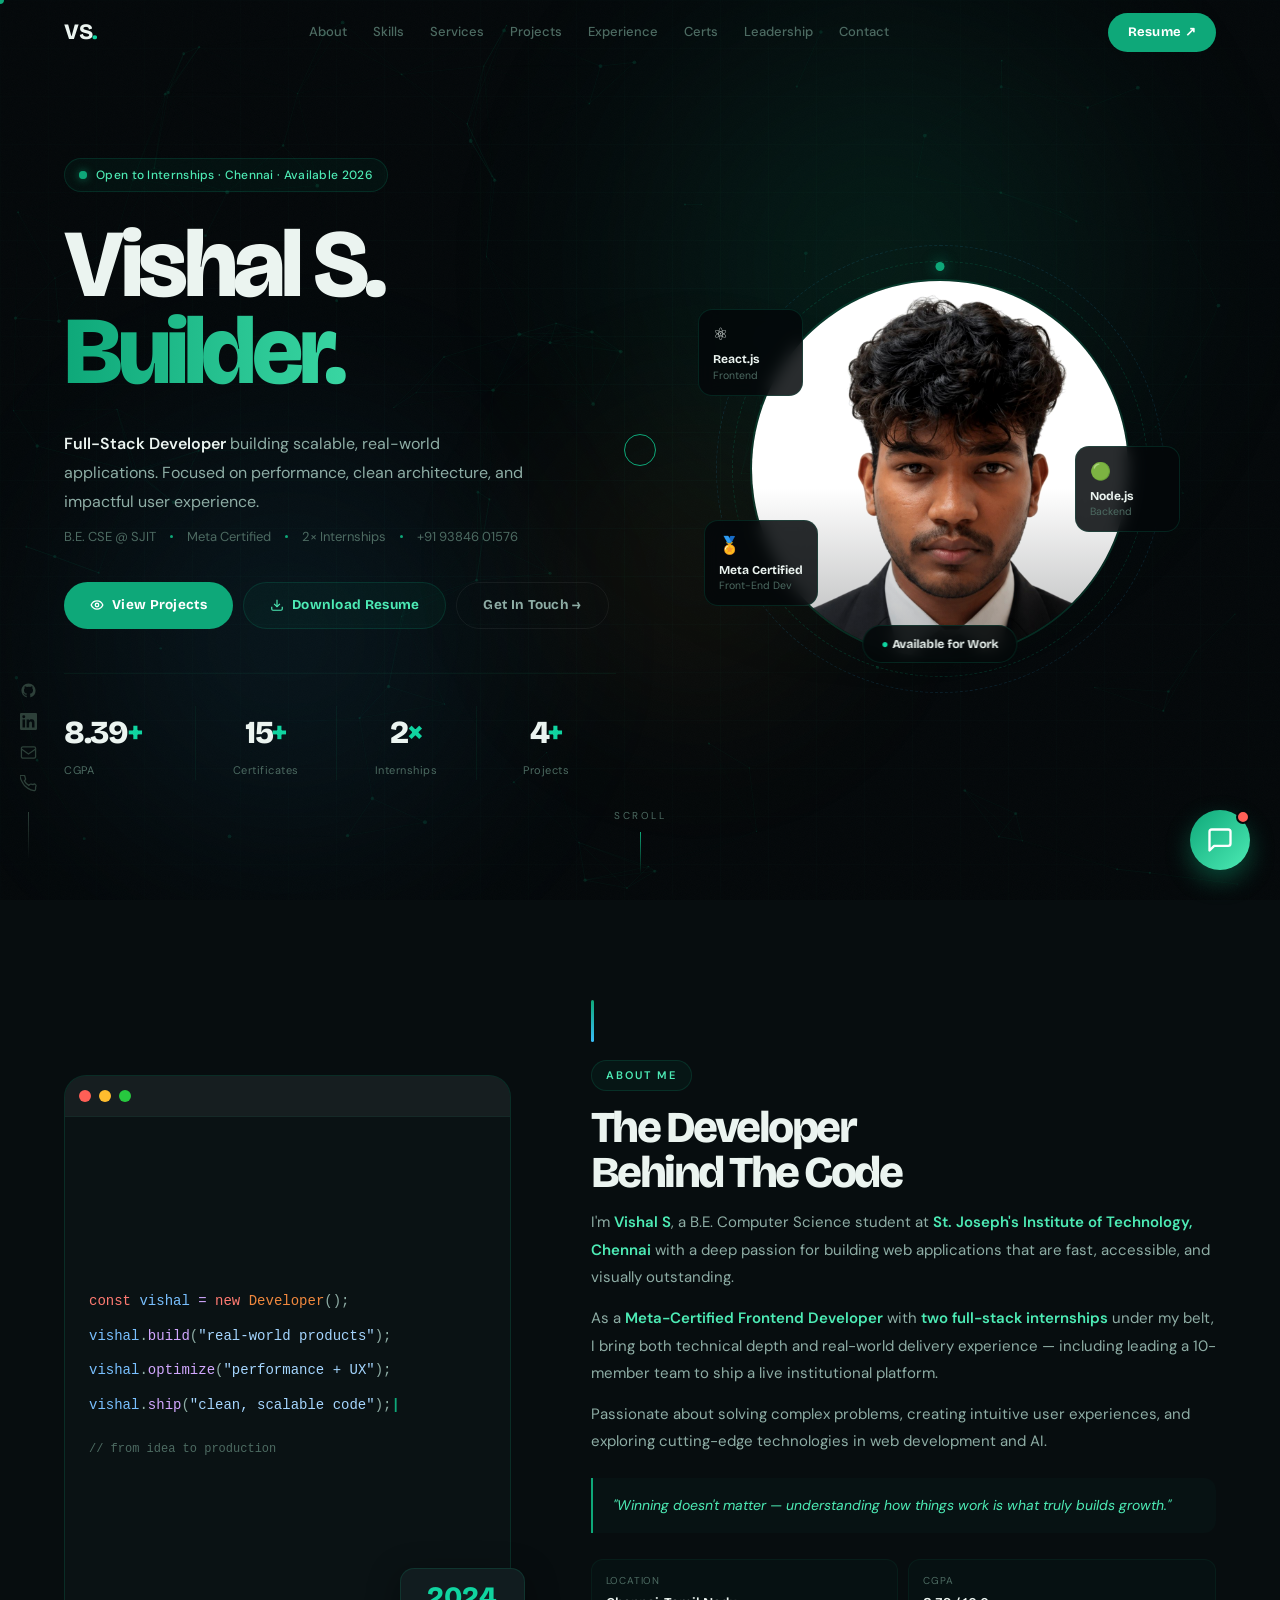
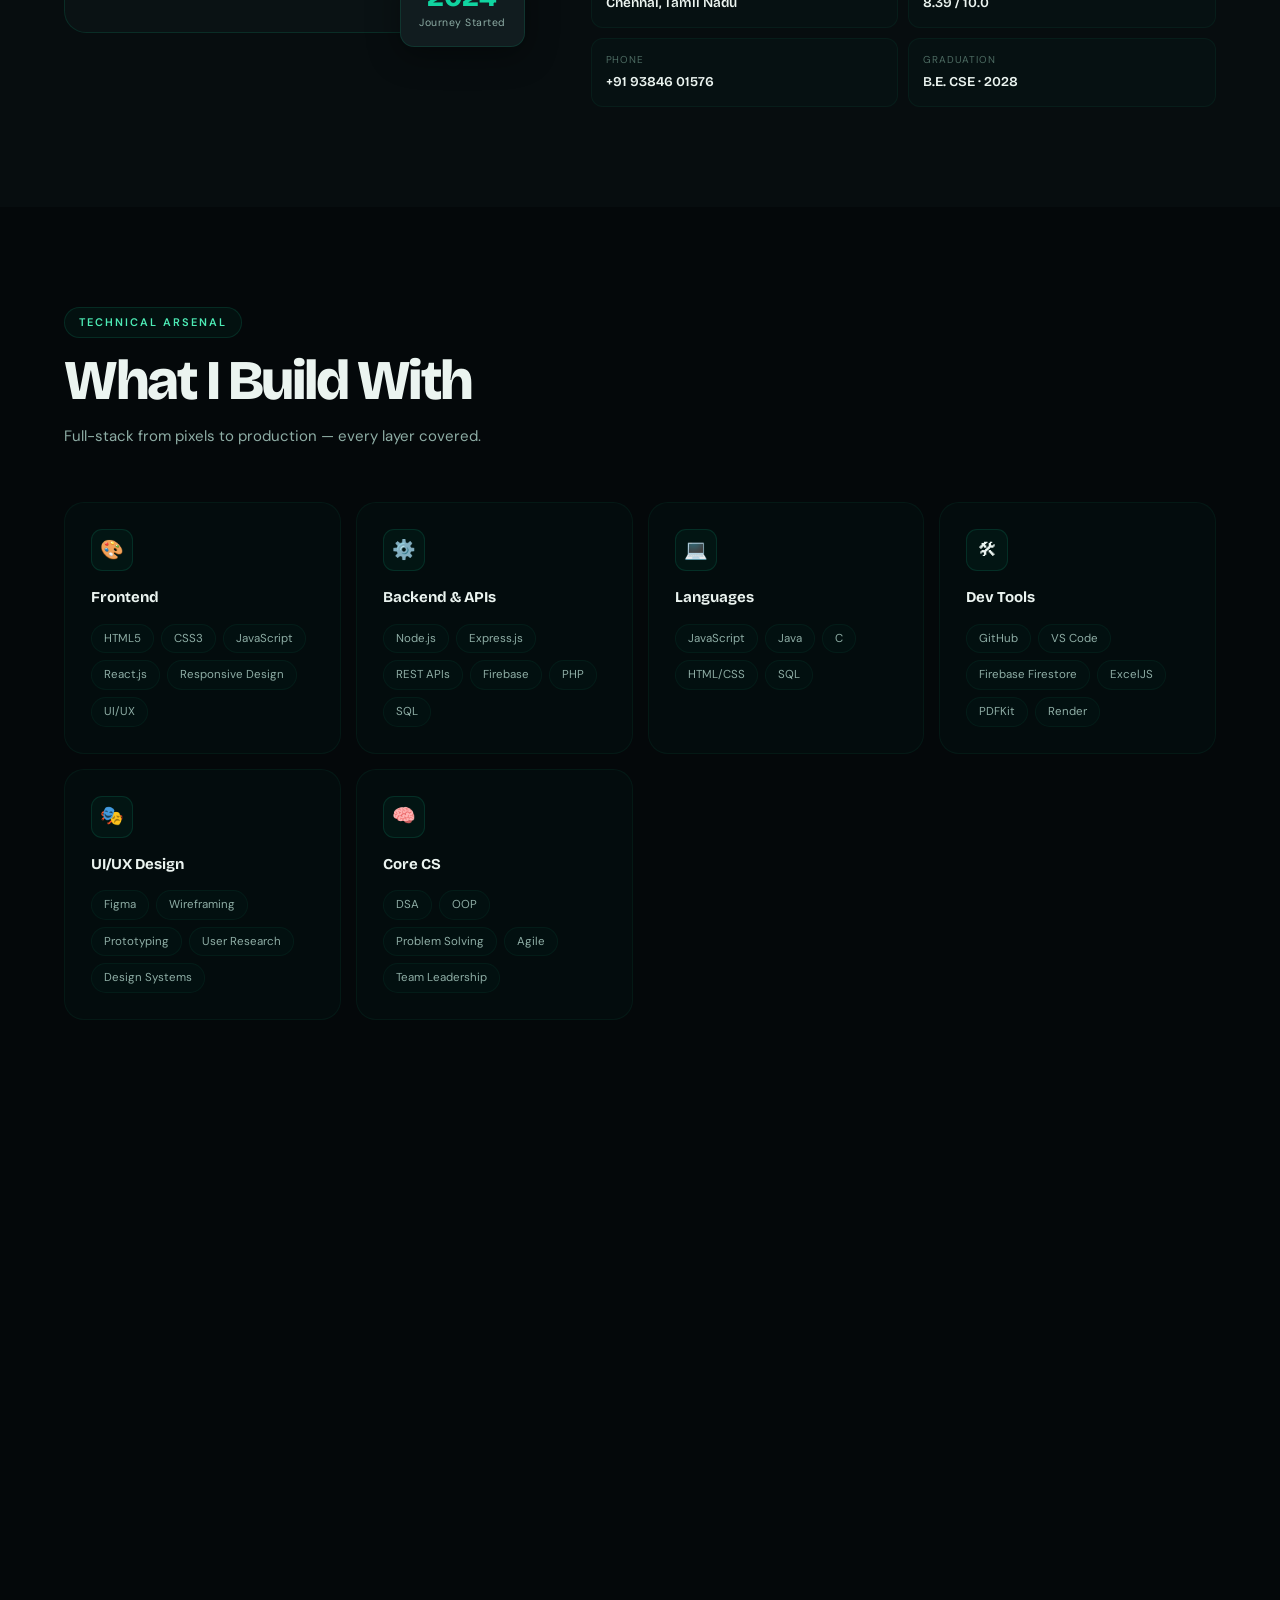
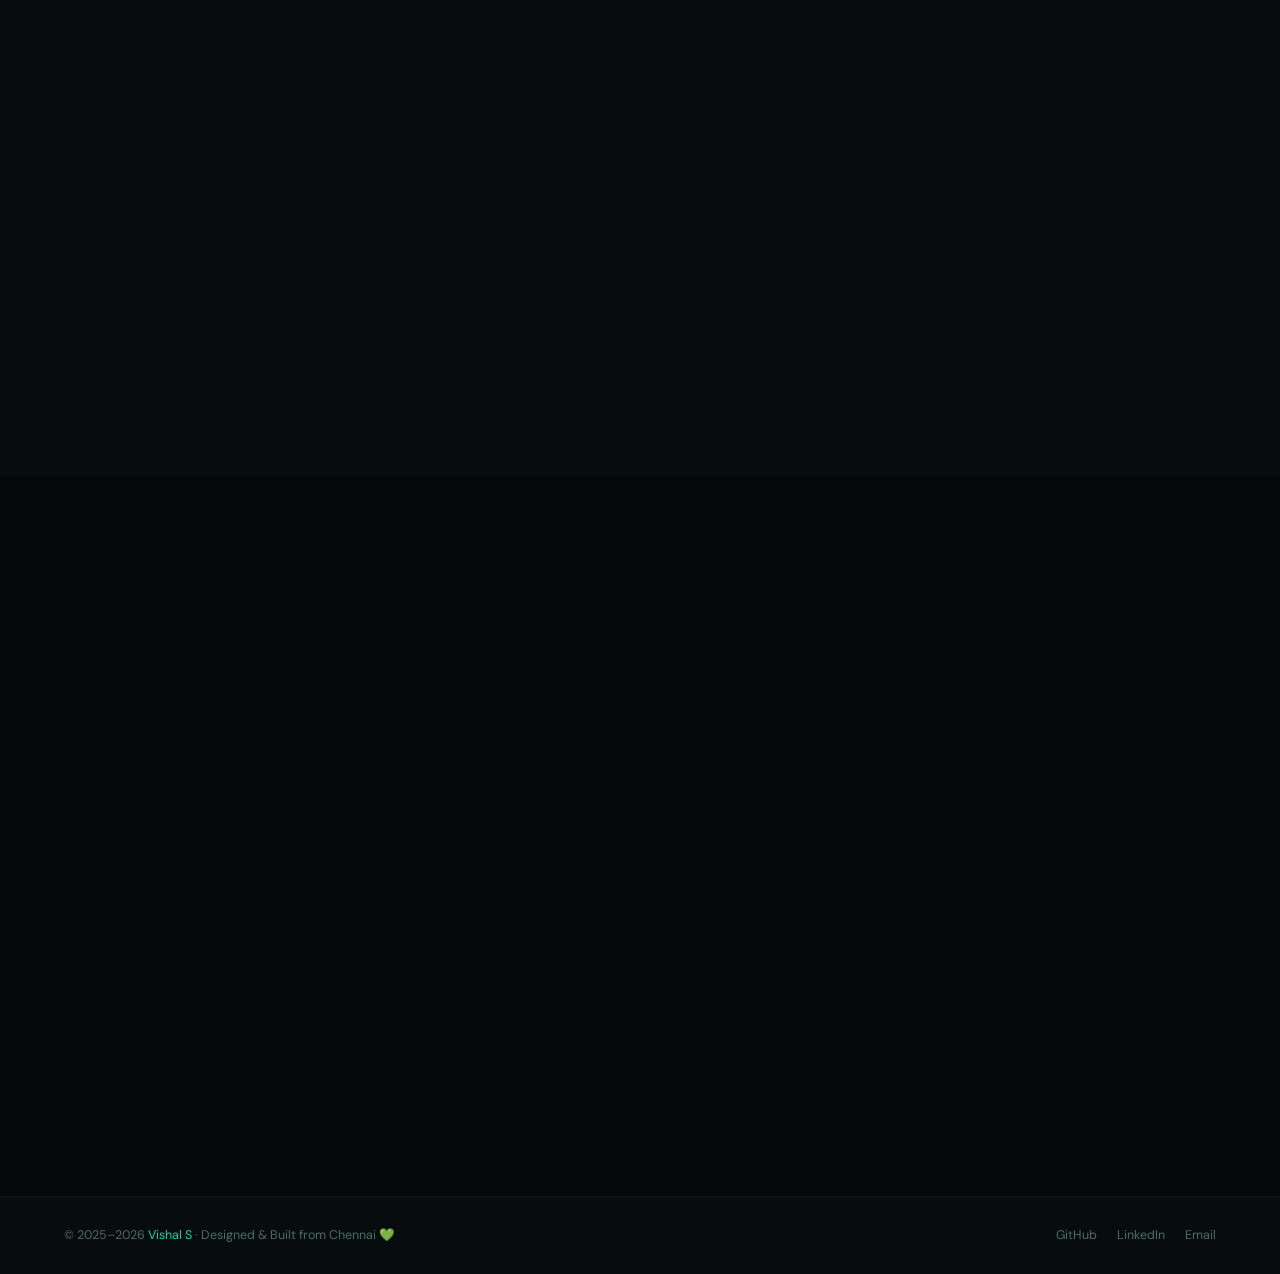
==== commit a64ac848: "Updated portfolio" ====
--- a/index.html
+++ b/index.html
@@ -111,7 +111,6 @@
     *,
     *::before,
     *::after {
-        animation: none !important;
       box-sizing: border-box;
       margin: 0;
       padding: 0
@@ -647,7 +646,7 @@
     .btn-solid:hover {
       background: var(--em2);
       transform: translateY(-2px);
-      box-shadow: 0 12px 32px rgba(14, 168, 121, .35)
+      box-shadow: 0 12px 32px rgba(14, 168, 121, .45), 0 0 20px rgba(14, 168, 121, .2)
     }
 
     .btn-border {
@@ -659,7 +658,8 @@
     .btn-border:hover {
       background: var(--em-g);
       border-color: var(--bdr2);
-      transform: translateY(-2px)
+      transform: translateY(-2px);
+      box-shadow: 0 8px 24px rgba(14, 168, 121, .18)
     }
 
     .btn-ghost {
@@ -686,9 +686,9 @@
     }
 
     .card:hover {
-      border-color: var(--bdr);
+      border-color: var(--bdr2);
       transform: translateY(-5px);
-      box-shadow: 0 20px 60px rgba(0, 0, 0, .3), 0 0 40px rgba(14, 168, 121, .08)
+      box-shadow: 0 20px 60px rgba(0, 0, 0, .35), 0 0 0 1px rgba(14, 168, 121, .12), 0 0 40px rgba(14, 168, 121, .18), 0 0 80px rgba(14, 168, 121, .07)
     }
 
     .card::before {
@@ -698,7 +698,7 @@
       left: 0;
       right: 0;
       height: 1px;
-      background: linear-gradient(90deg, transparent, var(--em-g), transparent);
+      background: linear-gradient(90deg, transparent, var(--em), var(--em3), transparent);
       opacity: 0;
       transition: opacity .35s
     }
@@ -1297,8 +1297,9 @@
     }
 
     .ab-cell:hover {
-      border-color: var(--bdr);
-      background: var(--em-gs)
+      border-color: var(--bdr2);
+      background: var(--em-gs);
+      box-shadow: 0 0 14px rgba(14, 168, 121, .12)
     }
 
     .ab-k {
@@ -1349,7 +1350,10 @@
     }
 
     .sk-card:hover .sk-ico {
-      transform: scale(1.12) rotate(-6deg)
+      transform: scale(1.12) rotate(-6deg);
+      background: var(--em-g);
+      border-color: var(--em);
+      box-shadow: 0 0 18px rgba(14, 168, 121, .35)
     }
 
     .sk-name {
@@ -1379,9 +1383,10 @@
 
     .sk-tag:hover {
       background: var(--em-gs);
-      border-color: var(--bdr);
+      border-color: var(--bdr2);
       color: var(--em3);
-      transform: scale(1.05)
+      transform: scale(1.05);
+      box-shadow: 0 0 10px rgba(14, 168, 121, .18)
     }
 
     /* ════════════════════════════════════════
@@ -1402,7 +1407,7 @@
 
     .feat-card:hover {
       border-color: var(--bdr2);
-      box-shadow: 0 0 80px rgba(14, 168, 121, .1)
+      box-shadow: 0 0 0 1px rgba(14, 168, 121, .1), 0 0 60px rgba(14, 168, 121, .22), 0 0 120px rgba(14, 168, 121, .08)
     }
 
     .feat-card::before {
@@ -1831,7 +1836,7 @@
     .pl-l:hover {
       background: var(--em2);
       transform: translateY(-1px);
-      box-shadow: 0 8px 20px rgba(14, 168, 121, .3)
+      box-shadow: 0 8px 24px rgba(14, 168, 121, .45), 0 0 20px rgba(14, 168, 121, .2)
     }
 
     .pl-g {
@@ -1968,7 +1973,8 @@
 
     .exp-tag:hover {
       background: var(--em-gs);
-      border-color: var(--bdr)
+      border-color: var(--bdr2);
+      box-shadow: 0 0 8px rgba(14, 168, 121, .15)
     }
 
     /* EDU */
@@ -2063,7 +2069,7 @@
       color: #fff;
       border-color: var(--em);
       transform: translateY(-1px);
-      box-shadow: 0 8px 20px rgba(14, 168, 121, .25)
+      box-shadow: 0 8px 24px rgba(14, 168, 121, .4), 0 0 20px rgba(14, 168, 121, .15)
     }
 
     .cert-secs {
@@ -2173,8 +2179,9 @@
     }
 
     .lead-item:hover {
-      border-color: var(--bdr);
-      transform: translateX(6px)
+      border-color: var(--bdr2);
+      transform: translateX(6px);
+      box-shadow: 0 0 24px rgba(14, 168, 121, .14), inset 0 0 20px rgba(14, 168, 121, .04)
     }
 
     .lead-ico {
@@ -2311,7 +2318,8 @@
     }
 
     .cc-card:hover {
-      transform: translateY(-6px)
+      transform: translateY(-6px);
+      box-shadow: 0 16px 48px rgba(0, 0, 0, .3), 0 0 32px rgba(14, 168, 121, .2), 0 0 0 1px rgba(14, 168, 121, .1)
     }
 
     .cc-icon {
@@ -2622,7 +2630,7 @@
 .srv-grid{display:grid;grid-template-columns:repeat(auto-fit,minmax(280px,1fr));gap:20px}
 .srv-card{padding:36px 30px;display:flex;flex-direction:column;align-items:flex-start}
 .srv-ico{width:56px;height:56px;background:var(--em-gs);border-radius:14px;display:flex;align-items:center;justify-content:center;font-size:26px;border:1px solid var(--bdr);margin-bottom:24px;transition:transform .4s var(--ease)}
-.srv-card:hover .srv-ico{transform:translateY(-5px) scale(1.08) rotate(5deg);background:var(--em-g);border-color:var(--em)}
+.srv-card:hover .srv-ico{transform:translateY(-5px) scale(1.08) rotate(5deg);background:var(--em-g);border-color:var(--em);box-shadow:0 0 20px rgba(14,168,121,.3)}
 .srv-title{font-family:var(--ff-h);font-size:20px;font-weight:800;color:var(--txt);margin-bottom:12px;letter-spacing:-.5px}
 .srv-desc{font-size:14.5px;color:var(--txt2);line-height:1.7}
 
@@ -3768,6 +3776,75 @@
 
     window.toggleChat = toggleChat;
     window.sendChat = sendChat;
+
+    /* ══════════════════════════════════════════
+       PARALLAX ORBS
+    ══════════════════════════════════════════ */
+    window.addEventListener('scroll', () => {
+      const sy = scrollY * 0.15;
+      document.querySelectorAll('.orb-a').forEach(o => o.style.transform = `translateY(${sy * 0.3}px)`);
+      document.querySelectorAll('.orb-b').forEach(o => o.style.transform = `translateY(${-sy * 0.2}px)`);
+    }, { passive: true });
+
+    /* ══════════════════════════════════════════
+       STAGGER CHILDREN IN GRIDS
+    ══════════════════════════════════════════ */
+    document.querySelectorAll('.sk-grid, .cert-grid, .proj-row, .exp-grid, .contact-row, .ab-grid, .lead-list').forEach(grid => {
+      const children = [...grid.querySelectorAll('.sk-card, .cert-c, .pc, .exp-card, .cc-card, .ab-cell, .lead-item')];
+      children.forEach((child, i) => {
+        if (!child.style.transitionDelay || child.style.transitionDelay === '0s') {
+          child.style.transitionDelay = (i * 0.08) + 's';
+        }
+      });
+    });
+
+    /* ══════════════════════════════════════════
+       BUTTON RIPPLE
+    ══════════════════════════════════════════ */
+    document.querySelectorAll('.btn').forEach(btn => {
+      btn.addEventListener('click', function(e) {
+        const r = document.createElement('span');
+        const rect = this.getBoundingClientRect();
+        const size = Math.max(rect.width, rect.height);
+        r.style.cssText = `position:absolute;border-radius:50%;pointer-events:none;width:${size}px;height:${size}px;left:${e.clientX-rect.left-size/2}px;top:${e.clientY-rect.top-size/2}px;background:rgba(255,255,255,0.15);transform:scale(0);animation:ripple 0.5s ease-out forwards;`;
+        this.appendChild(r);
+        setTimeout(() => r.remove(), 500);
+      });
+    });
+
+    /* ══════════════════════════════════════════
+       ACTIVE NAV HIGHLIGHT
+    ══════════════════════════════════════════ */
+    const navLinks = document.querySelectorAll('.nav-menu a');
+    const secObs = new IntersectionObserver(entries => {
+      entries.forEach(e => {
+        if (e.isIntersecting) {
+          navLinks.forEach(a => a.classList.remove('active'));
+          const active = document.querySelector(`.nav-menu a[href="#${e.target.id}"]`);
+          if (active) active.classList.add('active');
+        }
+      });
+    }, { threshold: 0.4 });
+    document.querySelectorAll('section[id]').forEach(s => secObs.observe(s));
+
+    /* ══════════════════════════════════════════
+       CERT TOGGLE STAGGER
+    ══════════════════════════════════════════ */
+    const origCtogClick = document.getElementById('ctog').onclick;
+    document.getElementById('ctog').addEventListener('click', function() {
+      const cex = document.getElementById('cex');
+      if (cex.classList.contains('open')) {
+        cex.querySelectorAll('.cert-c').forEach((card, i) => {
+          card.style.opacity = '0';
+          card.style.transform = 'translateY(12px)';
+          setTimeout(() => {
+            card.style.transition = 'opacity 0.4s, transform 0.4s';
+            card.style.opacity = '1';
+            card.style.transform = '';
+          }, i * 60);
+        });
+      }
+    });
     chatBubble.addEventListener('keydown', (event) => {
       if (event.key === 'Enter' || event.key === ' ') {
         event.preventDefault();
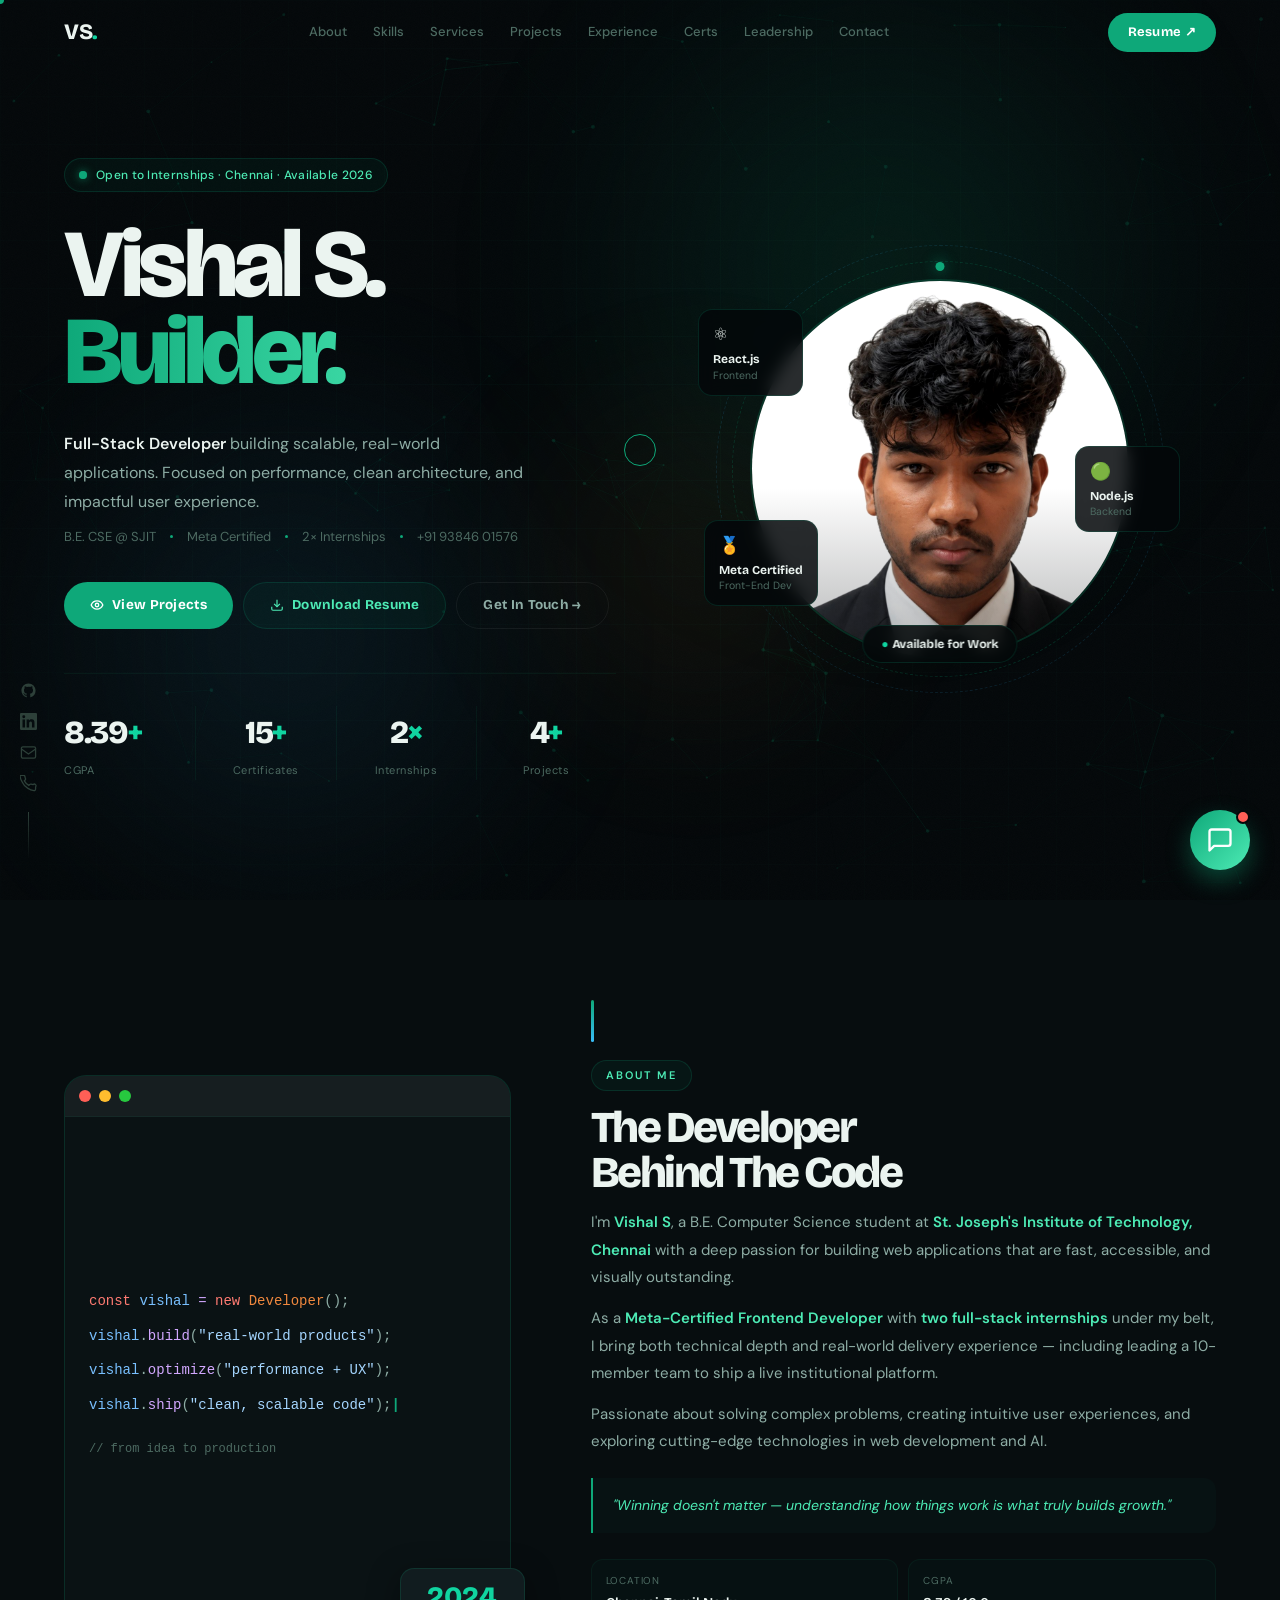
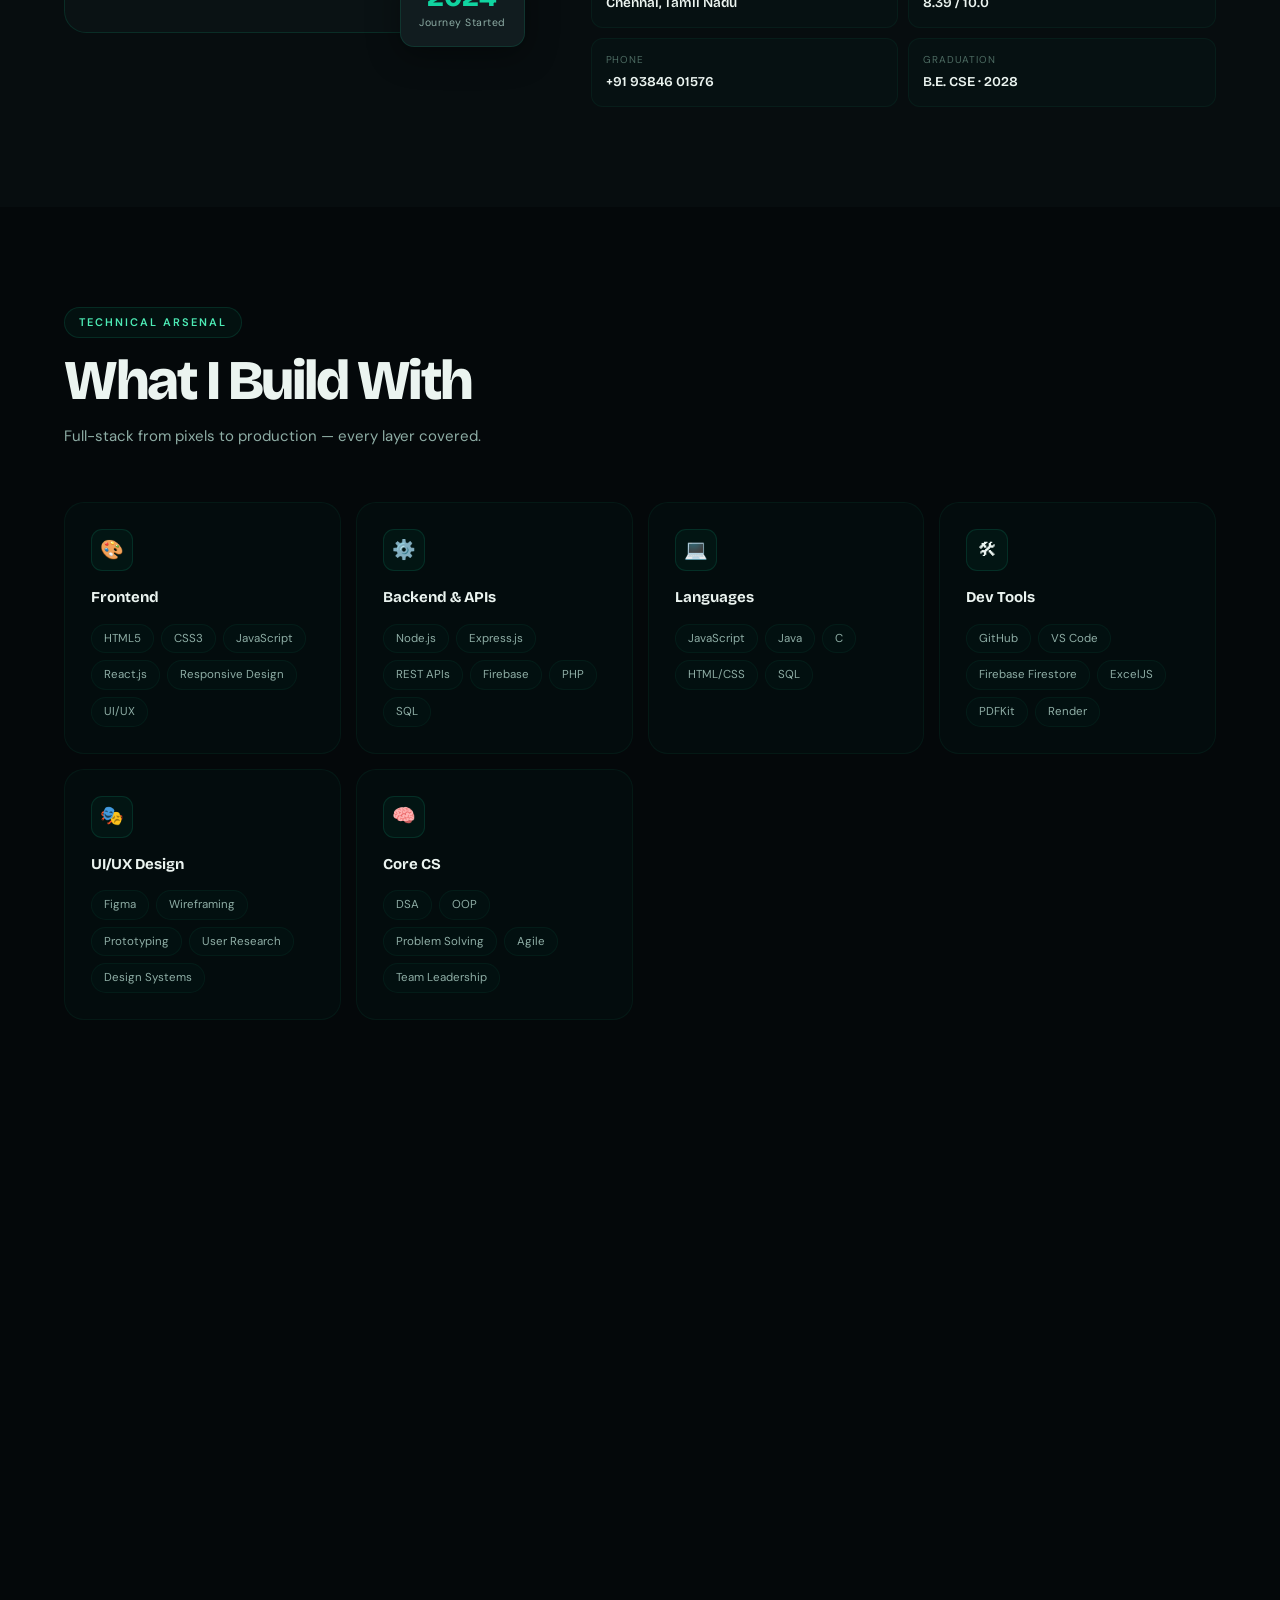
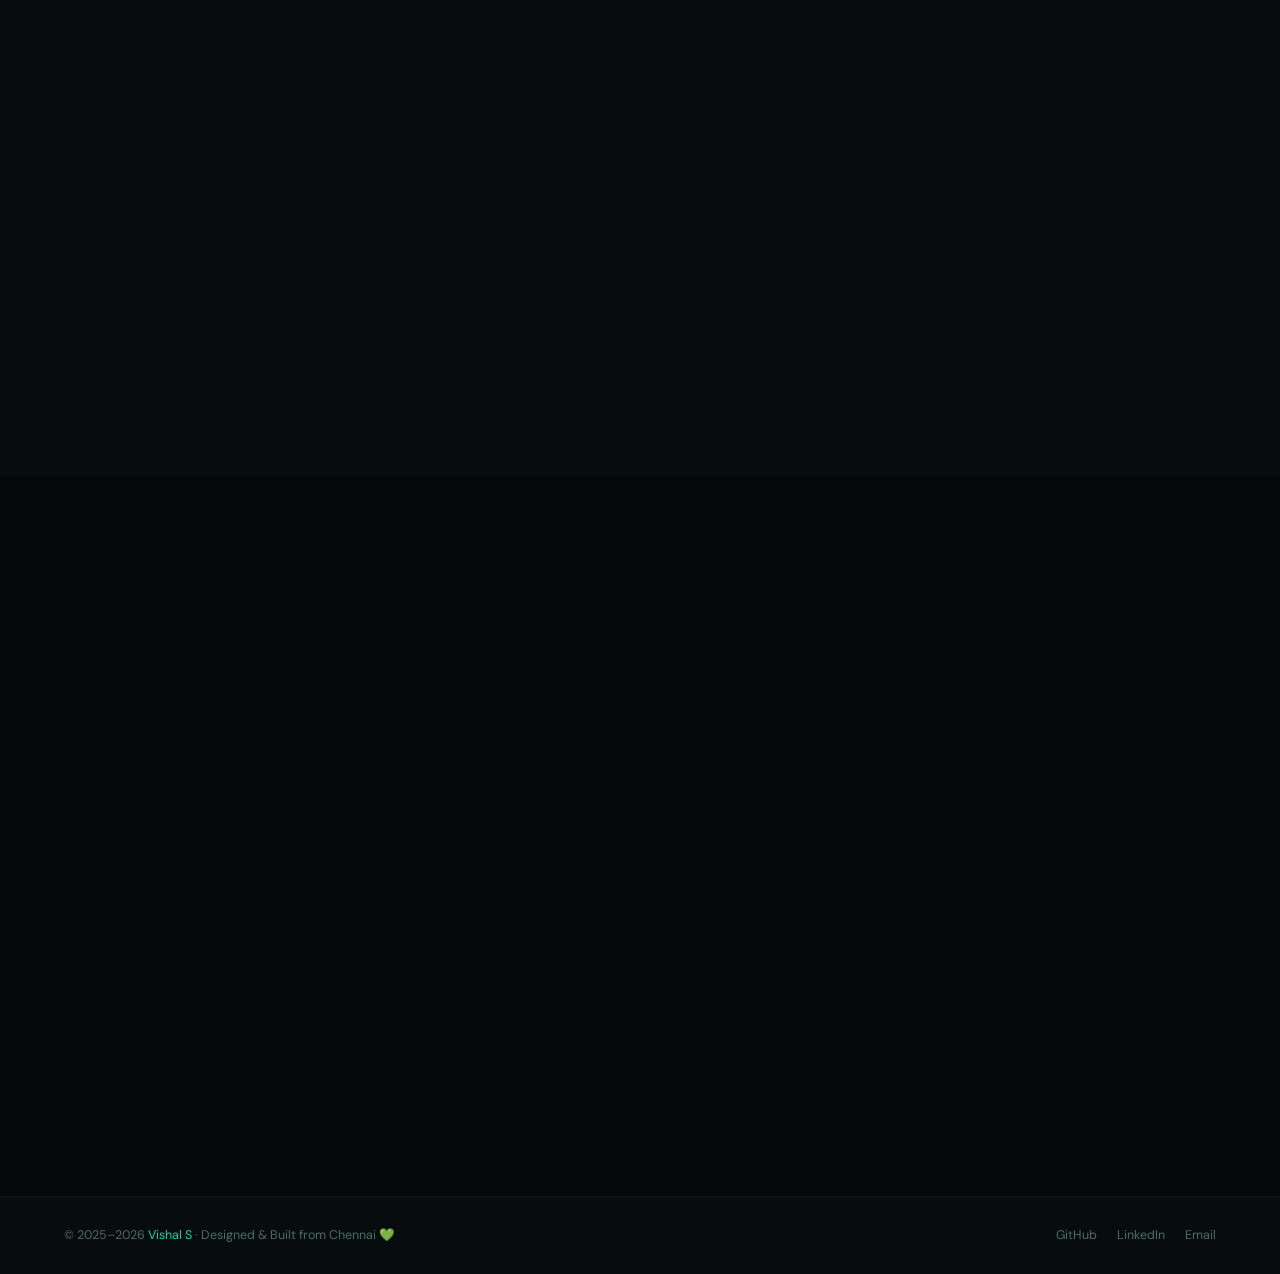
==== commit 0ffceee0: "Updated portfolio" ====
--- a/index.html
+++ b/index.html
@@ -14,2665 +14,7 @@
   <link
     href="https://fonts.googleapis.com/css2?family=Bricolage+Grotesque:opsz,wght@12..96,400;12..96,600;12..96,800&family=DM+Sans:wght@400;500;700&display=swap"
     rel="stylesheet">
-  <style>
-    /* AWWWARDS INTERACTIONS CSS */
-    #bg-canvas {
-      position: fixed;
-      top: 0;
-      left: 0;
-      width: 100vw;
-      height: 100vh;
-      z-index: -1;
-      pointer-events: none;
-      opacity: 0.4;
-    }
-    
-    .cursor-dot, .cursor-outline {
-      position: fixed;
-      top: 0;
-      left: 0;
-      border-radius: 50%;
-      pointer-events: none;
-      z-index: 9999;
-      transform: translate(-50%, -50%);
-    }
-    
-    .cursor-dot {
-      width: 8px;
-      height: 8px;
-      background-color: var(--em);
-      transition: width 0.2s, height 0.2s, background-color 0.2s;
-    }
-    
-    .cursor-outline {
-      width: 32px;
-      height: 32px;
-      border: 1px solid var(--em);
-      transition: width 0.15s ease-out, height 0.15s ease-out, background-color 0.15s ease-out, border-color 0.15s ease-out;
-    }
-    
-    /* Hover state for links */
-    .cursor-outline.hover-state {
-      width: 60px;
-      height: 60px;
-      background-color: rgba(255, 255, 255, 0.1);
-      border-color: transparent;
-      mix-blend-mode: difference;
-    }
-    
-    .magnetic {
-      transition: transform 0.3s cubic-bezier(0.175, 0.885, 0.32, 1.275);
-      display: inline-block;
-    }
-
-    /* ════════════════════════════════════════
-   TOKENS
-════════════════════════════════════════ */
-    :root {
-      --ink: #04080A;
-      --ink2: #070D0F;
-      --ink3: #0A1214;
-      --srf: #0D1618;
-      --srf2: #111C1F;
-
-      --em: #0EA879;
-      --em2: #10D4A0;
-      --em3: #4DEBB5;
-      --em-g: rgba(14, 168, 121, 0.1);
-      --em-gs: rgba(14, 168, 121, 0.06);
-      --em-gx: rgba(14, 168, 121, 0.03);
-
-      --gold: #E8A838;
-      --gold-g: rgba(232, 168, 56, 0.1);
-
-      --sky: #38BDF8;
-      --sky-g: rgba(56, 189, 248, 0.08);
-
-      --bdr: rgba(14, 168, 121, 0.18);
-      --bdr2: rgba(14, 168, 121, 0.3);
-      --bdr3: rgba(14, 168, 121, 0.08);
-      --bdr-n: rgba(255, 255, 255, 0.06);
-
-      --txt: #EBF4F0;
-      --txt2: #8EADA5;
-      --txt3: #4D6B62;
-      --txt4: #2D4039;
-
-      --ff-h: 'Bricolage Grotesque', sans-serif;
-      --ff-b: 'DM Sans', sans-serif;
-
-      --ease: cubic-bezier(0.22, 1, 0.36, 1);
-      --ease2: cubic-bezier(0.4, 0, 0.2, 1);
-    }
-
-    /* ════════════════════════════════════════
-   RESET
-════════════════════════════════════════ */
-    *,
-    *::before,
-    *::after {
-      box-sizing: border-box;
-      margin: 0;
-      padding: 0
-    }
-
-    html {
-      scroll-behavior: smooth;
-      tab-size: 2
-    }
-
-    body {
-      background: var(--ink);
-      color: var(--txt);
-      font-family: var(--ff-b);
-      font-size: 16px;
-      line-height: 1.7;
-      overflow-x: hidden;
-      cursor: none;
-      -webkit-font-smoothing: antialiased
-    }
-
-    a {
-      text-decoration: none;
-      color: inherit
-    }
-
-    button {
-      border: none;
-      background: none;
-      font-family: inherit;
-      cursor: none
-    }
-
-    ul {
-      list-style: none
-    }
-
-    img {
-      display: block;
-      max-width: 100%
-    }
-
-    /* ════════════════════════════════════════
-   CURSOR
-════════════════════════════════════════ */
-    #cur-dot {
-      position: fixed;
-      z-index: 9999;
-      width: 5px;
-      height: 5px;
-      background: var(--em2);
-      border-radius: 50%;
-      pointer-events: none;
-      transform: translate(-50%, -50%);
-      transition: opacity .3s
-    }
-
-    #cur-ring {
-      position: fixed;
-      z-index: 9998;
-      width: 34px;
-      height: 34px;
-      border: 1.5px solid rgba(14, 168, 121, .45);
-      border-radius: 50%;
-      pointer-events: none;
-      transform: translate(-50%, -50%);
-      transition: width .2s var(--ease), height .2s var(--ease), border-color .2s, background .2s
-    }
-
-    #cur-ring.hov {
-      width: 54px;
-      height: 54px;
-      border-color: var(--em);
-      background: rgba(14, 168, 121, .06)
-    }
-
-    #cur-ring.clk {
-      width: 22px;
-      height: 22px;
-      background: rgba(14, 168, 121, .18)
-    }
-
-    /* ════════════════════════════════════════
-   PROGRESS BAR
-════════════════════════════════════════ */
-    #prog {
-      position: fixed;
-      top: 0;
-      left: 0;
-      height: 2px;
-      width: 0;
-      z-index: 600;
-      background: linear-gradient(90deg, var(--em), var(--em3), var(--sky));
-      box-shadow: 0 0 12px rgba(14, 168, 121, .5)
-    }
-
-    /* ════════════════════════════════════════
-   KEYFRAMES
-════════════════════════════════════════ */
-    @keyframes grd {
-
-      0%,
-      100% {
-        background-position: 0 50%
-      }
-
-      50% {
-        background-position: 100% 50%
-      }
-    }
-
-    @keyframes orb1 {
-
-      0%,
-      100% {
-        transform: translate(0, 0) scale(1)
-      }
-
-      40% {
-        transform: translate(40px, -30px) scale(1.06)
-      }
-
-      70% {
-        transform: translate(-25px, 20px) scale(.97)
-      }
-    }
-
-    @keyframes orb2 {
-
-      0%,
-      100% {
-        transform: translate(0, 0)
-      }
-
-      35% {
-        transform: translate(-35px, 25px)
-      }
-
-      65% {
-        transform: translate(30px, -15px)
-      }
-    }
-
-    @keyframes orb3 {
-
-      0%,
-      100% {
-        transform: translate(0, 0)
-      }
-
-      50% {
-        transform: translate(20px, 35px)
-      }
-    }
-
-    @keyframes floatA {
-
-      0%,
-      100% {
-        transform: translateY(0)
-      }
-
-      50% {
-        transform: translateY(-10px)
-      }
-    }
-
-    @keyframes floatB {
-
-      0%,
-      100% {
-        transform: translateY(0)
-      }
-
-      50% {
-        transform: translateY(-7px)
-      }
-    }
-
-    @keyframes spinRing {
-      to {
-        transform: rotate(360deg)
-      }
-    }
-
-    @keyframes spinRing2 {
-      to {
-        transform: rotate(-360deg)
-      }
-    }
-
-    @keyframes pulseGlow {
-
-      0%,
-      100% {
-        box-shadow: 0 0 24px rgba(14, 168, 121, .18), 0 0 60px rgba(14, 168, 121, .07)
-      }
-
-      50% {
-        box-shadow: 0 0 44px rgba(14, 168, 121, .35), 0 0 100px rgba(14, 168, 121, .14)
-      }
-    }
-
-    @keyframes ping {
-      0% {
-        transform: scale(1);
-        opacity: 1
-      }
-
-      75%,
-      100% {
-        transform: scale(2.2);
-        opacity: 0
-      }
-    }
-
-    @keyframes slideDown {
-      from {
-        opacity: 0;
-        transform: translateY(-8px)
-      }
-
-      to {
-        opacity: 1;
-        transform: none
-      }
-    }
-
-    @keyframes barIn {
-      from {
-        transform: scaleY(0)
-      }
-
-      to {
-        transform: scaleY(1)
-      }
-    }
-
-    @keyframes ripple {
-      to {
-        transform: scale(3);
-        opacity: 0
-      }
-    }
-
-    @keyframes scanline {
-      0% {
-        transform: translateY(-100%)
-      }
-
-      100% {
-        transform: translateY(100vh)
-      }
-    }
-
-    @keyframes grain {
-
-      0%,
-      100% {
-        transform: translate(0, 0)
-      }
-
-      20% {
-        transform: translate(-1px, 1px)
-      }
-
-      40% {
-        transform: translate(1px, -1px)
-      }
-
-      60% {
-        transform: translate(-1px, -1px)
-      }
-
-      80% {
-        transform: translate(1px, 1px)
-      }
-    }
-
-    /* ════════════════════════════════════════
-   NAV
-════════════════════════════════════════ */
-    nav {
-      position: fixed;
-      top: 0;
-      left: 0;
-      right: 0;
-      z-index: 400;
-      height: 66px;
-      display: flex;
-      align-items: center;
-      justify-content: space-between;
-      padding: 0 5vw;
-      border-bottom: 1px solid transparent;
-      transition: background .4s, border-color .4s, backdrop-filter .4s
-    }
-
-    nav.stuck {
-      background: rgba(4, 8, 10, .92);
-      backdrop-filter: blur(14px) saturate(145%);
-      border-bottom-color: var(--bdr3)
-    }
-
-    .nav-logo {
-      font-family: var(--ff-h);
-      font-weight: 800;
-      font-size: 22px;
-      color: var(--txt);
-      letter-spacing: -.5px
-    }
-
-    .nav-logo .dot {
-      color: var(--em2)
-    }
-
-    .nav-menu {
-      display: flex;
-      align-items: center;
-      gap: 6px
-    }
-
-    .nav-menu a {
-      font-size: 13px;
-      color: var(--txt3);
-      padding: 6px 10px;
-      border-radius: 8px;
-      transition: color .2s, background .2s;
-      font-weight: 500
-    }
-
-    .nav-menu a:hover {
-      color: var(--txt);
-      background: var(--em-gs)
-    }
-
-    .nav-menu a.active {
-      color: var(--em2);
-      background: var(--em-g)
-    }
-
-    .nav-cta {
-      margin-left: 8px;
-      padding: 8px 20px;
-      background: var(--em);
-      color: #fff;
-      border-radius: 40px;
-      font-size: 13px;
-      font-weight: 700;
-      font-family: var(--ff-h);
-      letter-spacing: .3px;
-      transition: all .25s var(--ease)
-    }
-
-    .nav-cta:hover {
-      background: var(--em2);
-      transform: translateY(-1px);
-      box-shadow: 0 8px 24px rgba(14, 168, 121, .35)
-    }
-
-    .ham {
-      display: none;
-      flex-direction: column;
-      gap: 4.5px;
-      padding: 4px
-    }
-
-    .ham span {
-      display: block;
-      width: 20px;
-      height: 1.5px;
-      background: var(--txt2);
-      border-radius: 2px;
-      transition: all .3s
-    }
-
-    /* MOBILE MENU */
-    .mob-menu {
-      display: none;
-      position: fixed;
-      inset: 0;
-      background: rgba(4, 8, 10, .97);
-      z-index: 350;
-      flex-direction: column;
-      align-items: center;
-      justify-content: center;
-      gap: 24px;
-      backdrop-filter: blur(10px)
-    }
-
-    .mob-menu.open {
-      display: flex
-    }
-
-    .mob-menu a {
-      font-family: var(--ff-h);
-      font-size: 28px;
-      font-weight: 700;
-      color: var(--txt);
-      transition: color .2s
-    }
-
-    .mob-menu a:hover {
-      color: var(--em2)
-    }
-
-    .mob-x {
-      position: absolute;
-      top: 18px;
-      right: 5vw;
-      font-size: 28px;
-      color: var(--txt3);
-      line-height: 1
-    }
-
-    /* ════════════════════════════════════════
-   SIDEBAR SOCIALS
-════════════════════════════════════════ */
-    .sbar {
-      position: fixed;
-      left: 20px;
-      bottom: 40px;
-      z-index: 100;
-      display: flex;
-      flex-direction: column;
-      align-items: center;
-      gap: 14px
-    }
-
-    .sbar a {
-      color: var(--txt4);
-      transition: color .2s, transform .2s;
-      display: flex
-    }
-
-    .sbar a:hover {
-      color: var(--em2);
-      transform: translateX(4px)
-    }
-
-    .sbar::after {
-      content: '';
-      width: 1px;
-      height: 48px;
-      background: linear-gradient(var(--txt4), transparent);
-      margin-top: 6px
-    }
-
-    /* ════════════════════════════════════════
-   SECTION SHARED
-════════════════════════════════════════ */
-    section {
-      padding: 100px 5vw;
-      position: relative
-    }
-
-    section:not(#hero) {
-      content-visibility: auto;
-      contain-intrinsic-size: 900px
-    }
-
-    .chip {
-      display: inline-flex;
-      align-items: center;
-      gap: 7px;
-      padding: 5px 14px;
-      background: var(--em-gs);
-      border: 1px solid var(--bdr);
-      border-radius: 40px;
-      font-size: 11px;
-      color: var(--em3);
-      letter-spacing: 2px;
-      text-transform: uppercase;
-      font-weight: 600;
-      margin-bottom: 14px
-    }
-
-    .h1 {
-      font-family: var(--ff-h);
-      font-size: clamp(34px, 5vw, 56px);
-      font-weight: 800;
-      letter-spacing: -2.5px;
-      line-height: 1.03;
-      color: var(--txt);
-      margin-bottom: 14px
-    }
-
-    .sub {
-      color: var(--txt2);
-      font-size: 15px;
-      line-height: 1.8;
-      max-width: 480px;
-      margin-bottom: 52px
-    }
-
-    /* BUTTONS */
-    .btn {
-      display: inline-flex;
-      align-items: center;
-      gap: 8px;
-      padding: 11px 26px;
-      border-radius: 50px;
-      font-size: 13.5px;
-      font-weight: 700;
-      font-family: var(--ff-h);
-      letter-spacing: .3px;
-      transition: all .25s var(--ease);
-      position: relative;
-      overflow: hidden;
-      white-space: nowrap
-    }
-
-    .btn svg {
-      flex-shrink: 0
-    }
-
-    .btn::after {
-      content: '';
-      position: absolute;
-      inset: 0;
-      background: rgba(255, 255, 255, 0);
-      transition: background .2s
-    }
-
-    .btn:hover::after {
-      background: rgba(255, 255, 255, .06)
-    }
-
-    .btn-solid {
-      background: var(--em);
-      color: #fff
-    }
-
-    .btn-solid:hover {
-      background: var(--em2);
-      transform: translateY(-2px);
-      box-shadow: 0 12px 32px rgba(14, 168, 121, .45), 0 0 20px rgba(14, 168, 121, .2)
-    }
-
-    .btn-border {
-      background: var(--em-gs);
-      border: 1px solid var(--bdr);
-      color: var(--em3)
-    }
-
-    .btn-border:hover {
-      background: var(--em-g);
-      border-color: var(--bdr2);
-      transform: translateY(-2px);
-      box-shadow: 0 8px 24px rgba(14, 168, 121, .18)
-    }
-
-    .btn-ghost {
-      background: transparent;
-      border: 1px solid var(--bdr-n);
-      color: var(--txt2)
-    }
-
-    .btn-ghost:hover {
-      border-color: var(--bdr);
-      color: var(--txt);
-      background: var(--em-gx);
-      transform: translateY(-1px)
-    }
-
-    /* CARD BASE */
-    .card {
-      background: var(--em-gx);
-      border: 1px solid var(--bdr3);
-      border-radius: 20px;
-      position: relative;
-      overflow: hidden;
-      transition: border-color .3s, transform .35s var(--ease), box-shadow .35s
-    }
-
-    .card:hover {
-      border-color: var(--bdr2);
-      transform: translateY(-5px);
-      box-shadow: 0 20px 60px rgba(0, 0, 0, .35), 0 0 0 1px rgba(14, 168, 121, .12), 0 0 40px rgba(14, 168, 121, .18), 0 0 80px rgba(14, 168, 121, .07)
-    }
-
-    .card::before {
-      content: '';
-      position: absolute;
-      top: 0;
-      left: 0;
-      right: 0;
-      height: 1px;
-      background: linear-gradient(90deg, transparent, var(--em), var(--em3), transparent);
-      opacity: 0;
-      transition: opacity .35s
-    }
-
-    .card:hover::before {
-      opacity: 1
-    }
-
-    /* REVEAL SYSTEM */
-    .rv {
-      opacity: 0;
-      transform: translateY(30px);
-      transition: opacity .75s var(--ease), transform .75s var(--ease)
-    }
-
-    .rv-l {
-      opacity: 0;
-      transform: translateX(-36px);
-      transition: opacity .7s var(--ease), transform .7s var(--ease)
-    }
-
-    .rv-r {
-      opacity: 0;
-      transform: translateX(36px);
-      transition: opacity .7s var(--ease), transform .7s var(--ease)
-    }
-
-    .rv-s {
-      opacity: 0;
-      transform: scale(.93);
-      transition: opacity .7s var(--ease), transform .7s var(--ease)
-    }
-
-    .rv.on,
-    .rv-l.on,
-    .rv-r.on,
-    .rv-s.on {
-      opacity: 1;
-      transform: none
-    }
-
-    /* ════════════════════════════════════════
-   HERO
-════════════════════════════════════════ */
-    #hero {
-      min-height: 100vh;
-      display: grid;
-      grid-template-columns: 1fr 1fr;
-      gap: 48px;
-      align-items: center;
-      padding: 118px 5vw 80px;
-      overflow: hidden
-    }
-
-    /* BACKGROUND */
-    .hero-bg {
-      position: absolute;
-      inset: 0;
-      pointer-events: none;
-      overflow: hidden
-    }
-
-    .bg-grid {
-      position: absolute;
-      inset: 0;
-      background-image: linear-gradient(rgba(14, 168, 121, .028) 1px, transparent 1px), linear-gradient(90deg, rgba(14, 168, 121, .028) 1px, transparent 1px);
-      background-size: 48px 48px;
-      mask-image: radial-gradient(ellipse 90% 90% at 50% 50%, black 10%, transparent 100%)
-    }
-
-    .bg-noise {
-      position: absolute;
-      inset: 0;
-      opacity: .022;
-      background-image: url("data:image/svg+xml,%3Csvg xmlns='http://www.w3.org/2000/svg' width='256' height='256'%3E%3Cfilter id='n'%3E%3CfeTurbulence type='fractalNoise' baseFrequency='.85' numOctaves='4' stitchTiles='stitch'/%3E%3C/filter%3E%3Crect width='256' height='256' filter='url(%23n)'/%3E%3C/svg%3E");
-      background-size: 180px
-    }
-
-    .bg-orb {
-      position: absolute;
-      border-radius: 50%;
-      filter: blur(64px)
-    }
-
-    .orb-a {
-      width: 65vw;
-      height: 65vw;
-      max-width: 800px;
-      max-height: 800px;
-      background: radial-gradient(circle, rgba(14, 168, 121, .14), transparent 65%);
-      top: -15%;
-      right: 0%;
-      animation: orb1 14s ease-in-out infinite
-    }
-
-    .orb-b {
-      width: 55vw;
-      height: 55vw;
-      max-width: 700px;
-      max-height: 700px;
-      background: radial-gradient(circle, rgba(56, 189, 248, .09), transparent 65%);
-      bottom: -10%;
-      left: -5%;
-      animation: orb2 18s ease-in-out infinite
-    }
-
-    .orb-c {
-      width: 40vw;
-      height: 40vw;
-      max-width: 500px;
-      max-height: 500px;
-      background: radial-gradient(circle, rgba(232, 168, 56, .07), transparent 65%);
-      top: 35%;
-      left: 35%;
-      animation: orb3 22s ease-in-out infinite
-    }
-
-    /* HERO LEFT */
-    .hero-l {
-      position: relative;
-      z-index: 1
-    }
-
-    .hero-avail {
-      display: inline-flex;
-      align-items: center;
-      gap: 9px;
-      padding: 6px 14px;
-      background: var(--em-gs);
-      border: 1px solid var(--bdr);
-      border-radius: 40px;
-      font-size: 12px;
-      color: var(--em3);
-      margin-bottom: 28px;
-      font-weight: 500;
-      letter-spacing: .3px;
-      animation: slideDown .6s var(--ease) both
-    }
-
-    .avail-wrap {
-      position: relative;
-      width: 8px;
-      height: 8px
-    }
-
-    .avail-dot {
-      width: 8px;
-      height: 8px;
-      background: var(--em);
-      border-radius: 50%;
-      box-shadow: 0 0 8px rgba(14, 168, 121, .7)
-    }
-
-    .avail-ping {
-      position: absolute;
-      inset: 0;
-      border-radius: 50%;
-      background: rgba(14, 168, 121, .5);
-      animation: ping 2s ease-in-out infinite
-    }
-
-    .hero-name {
-      min-height: 2em;
-      display: flex;
-      flex-direction: column;
-      justify-content: center;
-      font-family: var(--ff-h);
-      font-size: clamp(50px, 7.5vw, 96px);
-      font-weight: 800;
-      line-height: .9;
-      letter-spacing: -4.5px;
-      margin-bottom: 22px;
-      min-height: 1.95em;
-
-      /* 3D warp vars (driven by experimental mouse interaction) */
-      --rx: 0deg;
-      --ry: 0deg;
-      --tz: 0px;
-      --dx: 0px;
-      --dy: 0px;
-      --warp-alpha: 0;
-
-      transform-style: preserve-3d;
-      transform: perspective(900px) rotateX(var(--rx)) rotateY(var(--ry)) translateZ(var(--tz));
-      text-shadow: calc(var(--dx)) calc(var(--dy)) 26px rgba(14, 168, 121, var(--warp-alpha)),
-        0 0 10px rgba(14, 168, 121, calc(var(--warp-alpha) * .5));
-      transition: transform 180ms var(--ease2), text-shadow 180ms var(--ease2)
-    }
-
-    .n-plain {
-      display: block;
-      color: var(--txt)
-    }
-
-    .n-grad {
-      display: block;
-      background: linear-gradient(90deg, var(--em), var(--em3), var(--sky), var(--em3), var(--em));
-      background-size: 300% 300%;
-      -webkit-background-clip: text;
-      -webkit-text-fill-color: transparent;
-      background-clip: text;
-      animation: grd 7s ease infinite;
-      min-height: 1em
-    }
-
-    .hero-role {
-      font-size: 16px;
-      color: var(--txt2);
-      font-weight: 400;
-      max-width: 460px;
-      line-height: 1.8;
-      margin-bottom: 10px;
-
-      /* 3D warp vars (driven by experimental mouse interaction) */
-      --rx2: 0deg;
-      --ry2: 0deg;
-      --tz2: 0px;
-
-      transform-style: preserve-3d;
-      transform: perspective(700px) rotateX(var(--rx2)) rotateY(var(--ry2)) translateZ(var(--tz2));
-      transition: transform 180ms var(--ease2)
-    }
-
-    .hero-role strong {
-      color: var(--txt);
-      font-weight: 600
-    }
-
-    .hero-meta {
-      font-size: 13px;
-      color: var(--txt3);
-      margin-bottom: 34px;
-      display: flex;
-      align-items: center;
-      gap: 14px;
-      flex-wrap: wrap
-    }
-
-    .hm-dot {
-      width: 3px;
-      height: 3px;
-      background: var(--em);
-      border-radius: 50%
-    }
-
-    .hero-btns {
-      display: flex;
-      gap: 10px;
-      flex-wrap: wrap;
-      margin-bottom: 44px
-    }
-
-    .hero-nums {
-      display: flex;
-      gap: 0;
-      border-top: 1px solid var(--bdr3);
-      padding-top: 32px
-    }
-
-    .hn {
-      flex: 1;
-      text-align: center;
-      padding: 0 8px;
-      border-right: 1px solid var(--bdr3)
-    }
-
-    .hn:first-child {
-      text-align: left;
-      padding-left: 0
-    }
-
-    .hn:last-child {
-      border-right: none
-    }
-
-    .hn-v {
-      font-family: var(--ff-h);
-      font-size: 32px;
-      font-weight: 800;
-      letter-spacing: -1.5px;
-      color: var(--txt)
-    }
-
-    .hn-v .em {
-      color: var(--em2)
-    }
-
-    .hn-l {
-      font-size: 11px;
-      color: var(--txt3);
-      letter-spacing: .5px;
-      margin-top: 1px
-    }
-
-    /* HERO RIGHT — PHOTO */
-    .hero-r {
-      position: relative;
-      z-index: 1;
-      display: flex;
-      align-items: center;
-      justify-content: center
-    }
-
-    .photo-shell {
-      position: relative;
-      width: min(380px, 44vw)
-    }
-
-    .p-ring1 {
-      position: absolute;
-      inset: -18px;
-      border-radius: 50%;
-      border: 1px dashed rgba(14, 168, 121, .2);
-      animation: spinRing 26s linear infinite;
-      pointer-events: none
-    }
-
-    .p-ring2 {
-      position: absolute;
-      inset: -34px;
-      border-radius: 50%;
-      border: 1px dashed rgba(56, 189, 248, .12);
-      animation: spinRing2 40s linear infinite;
-      pointer-events: none
-    }
-
-    .p-ring-dot {
-      position: absolute;
-      top: 0;
-      left: 50%;
-      transform: translateX(-50%);
-      width: 9px;
-      height: 9px;
-      background: var(--em);
-      border-radius: 50%;
-      box-shadow: 0 0 14px rgba(14, 168, 121, .7)
-    }
-
-    .p-frame {
-      border-radius: 50%;
-      overflow: hidden;
-      aspect-ratio: 1;
-      border: 2px solid rgba(14, 168, 121, .22);
-      animation: pulseGlow 5s ease-in-out infinite;
-      position: relative
-    }
-
-    .p-frame img {
-      width: 100%;
-      height: 100%;
-      object-fit: cover;
-      object-position: center 12%;
-      filter: contrast(1.06) saturate(1.05);
-      transition: filter .4s
-    }
-
-    .p-frame::after {
-      content: '';
-      position: absolute;
-      inset: 0;
-      background: linear-gradient(to bottom, transparent 55%, rgba(4, 8, 10, .3));
-      pointer-events: none
-    }
-
-    .p-status {
-      position: absolute;
-      bottom: -4px;
-      left: 50%;
-      transform: translateX(-50%);
-      background: rgba(4, 8, 10, .88);
-      backdrop-filter: blur(8px);
-      border: 1px solid var(--bdr);
-      border-radius: 40px;
-      padding: 8px 18px;
-      white-space: nowrap;
-      font-size: 12px;
-      font-weight: 700;
-      color: var(--txt);
-      font-family: var(--ff-h);
-      z-index: 2
-    }
-
-    .p-status-em {
-      color: var(--em2);
-      margin-right: 4px
-    }
-
-    .flt-chip {
-      position: absolute;
-      background: rgba(4, 8, 10, .85);
-      backdrop-filter: blur(8px);
-      border: 1px solid var(--bdr);
-      border-radius: 14px;
-      padding: 10px 14px;
-      z-index: 3;
-      min-width: 105px
-    }
-
-    .fc-i {
-      font-size: 17px;
-      margin-bottom: 3px
-    }
-
-    .fc-n {
-      font-size: 12px;
-      font-weight: 700;
-      color: var(--txt);
-      font-family: var(--ff-h);
-      line-height: 1.2
-    }
-
-    .fc-s {
-      font-size: 10.5px;
-      color: var(--txt3)
-    }
-
-    .chip-a {
-      top: 8%;
-      left: -52px;
-      animation: floatA 4.5s ease-in-out infinite
-    }
-
-    .chip-b {
-      top: 44%;
-      right: -50px;
-      animation: floatB 5.5s ease-in-out infinite;
-      animation-delay: 1.5s
-    }
-
-    .chip-c {
-      bottom: 14%;
-      left: -46px;
-      animation: floatA 4s ease-in-out infinite;
-      animation-delay: 3s
-    }
-
-    .hero-scroll {
-      position: absolute;
-      bottom: 26px;
-      left: 50%;
-      transform: translateX(-50%);
-      display: flex;
-      flex-direction: column;
-      align-items: center;
-      gap: 8px;
-      color: var(--txt3);
-      font-size: 10px;
-      letter-spacing: 2.5px;
-      text-transform: uppercase;
-      z-index: 2
-    }
-
-    .scroll-line {
-      width: 1px;
-      height: 42px;
-      background: linear-gradient(to bottom, var(--em), transparent);
-      transform-origin: top;
-      animation: barIn .5s var(--ease) forwards, scanline 2.4s 1s ease-in-out infinite
-    }
-
-    /* ════════════════════════════════════════
-   ABOUT
-════════════════════════════════════════ */
-    #about {
-      background: var(--ink2)
-    }
-
-    .about-wrap {
-      display: grid;
-      grid-template-columns: 1fr 1.4fr;
-      gap: 80px;
-      align-items: center
-    }
-
-    .ab-img {
-      position: relative
-    }
-
-    .ab-frame {
-      border-radius: 22px;
-      overflow: hidden;
-      aspect-ratio: 4/5;
-      border: 1px solid var(--bdr);
-      background: var(--srf);
-      position: relative
-    }
-
-    .ab-frame img {
-      width: 100%;
-      height: 100%;
-      object-fit: cover;
-      object-position: center 12%;
-      filter: contrast(1.05) saturate(1.02);
-      transition: filter .5s, transform .6s var(--ease)
-    }
-
-    .ab-frame:hover img {
-      filter: contrast(1.09) saturate(1.07);
-      transform: scale(1.03)
-    }
-
-    .ab-frame-sheen {
-      position: absolute;
-      inset: 0;
-      background: linear-gradient(160deg, rgba(14, 168, 121, .07), transparent 55%);
-      pointer-events: none
-    }
-
-    .ab-badge {
-      position: absolute;
-      bottom: -14px;
-      right: -14px;
-      background: var(--srf2);
-      border: 1px solid var(--bdr);
-      border-radius: 14px;
-      padding: 14px 18px;
-      text-align: center;
-      min-width: 108px;
-      box-shadow: 0 8px 32px rgba(0, 0, 0, .4)
-    }
-
-    .ab-n {
-      font-family: var(--ff-h);
-      font-size: 28px;
-      font-weight: 800;
-      color: var(--em2);
-      display: block;
-      line-height: 1
-    }
-
-    .ab-l {
-      font-size: 10.5px;
-      color: var(--txt2);
-      display: block;
-      margin-top: 3px;
-      letter-spacing: .5px
-    }
-
-    .ab-bar {
-      width: 3px;
-      height: 42px;
-      background: linear-gradient(var(--em), var(--sky));
-      border-radius: 3px;
-      margin-bottom: 18px
-    }
-
-    .ab-text h3 {
-      font-family: var(--ff-h);
-      font-size: 28px;
-      font-weight: 800;
-      letter-spacing: -1px;
-      margin-bottom: 18px
-    }
-
-    .ab-text p {
-      color: var(--txt2);
-      margin-bottom: 14px;
-      font-size: 15px;
-      line-height: 1.82
-    }
-
-    .ab-text p strong {
-      color: var(--em3);
-      font-weight: 600
-    }
-
-    .ab-quote {
-      margin: 22px 0;
-      padding: 16px 20px;
-      border-left: 2px solid var(--em);
-      background: var(--em-gx);
-      border-radius: 0 12px 12px 0
-    }
-
-    .ab-quote p {
-      color: var(--em3);
-      font-size: 14px;
-      font-style: italic;
-      margin: 0;
-      line-height: 1.7
-    }
-
-    .ab-grid {
-      display: grid;
-      grid-template-columns: 1fr 1fr;
-      gap: 10px;
-      margin-top: 26px
-    }
-
-    .ab-cell {
-      background: var(--em-gx);
-      border: 1px solid var(--bdr3);
-      border-radius: 12px;
-      padding: 12px 14px;
-      transition: border-color .2s, background .2s
-    }
-
-    .ab-cell:hover {
-      border-color: var(--bdr2);
-      background: var(--em-gs);
-      box-shadow: 0 0 14px rgba(14, 168, 121, .12)
-    }
-
-    .ab-k {
-      font-size: 10px;
-      color: var(--txt3);
-      letter-spacing: .8px;
-      text-transform: uppercase;
-      margin-bottom: 3px
-    }
-
-    .ab-v {
-      font-size: 13.5px;
-      color: var(--txt);
-      font-weight: 600;
-      font-family: var(--ff-h)
-    }
-
-    /* ════════════════════════════════════════
-   SKILLS
-════════════════════════════════════════ */
-    #skills {
-      background: var(--ink)
-    }
-
-    .sk-grid {
-      display: grid;
-      grid-template-columns: repeat(auto-fit, minmax(250px, 1fr));
-      gap: 15px
-    }
-
-    .sk-card {
-      padding: 26px;
-      cursor: default
-    }
-
-    .sk-card .sk-ico {
-      width: 42px;
-      height: 42px;
-      background: var(--em-gs);
-      border-radius: 11px;
-      display: flex;
-      align-items: center;
-      justify-content: center;
-      font-size: 19px;
-      margin-bottom: 14px;
-      border: 1px solid var(--bdr);
-      transition: transform .3s var(--ease)
-    }
-
-    .sk-card:hover .sk-ico {
-      transform: scale(1.12) rotate(-6deg);
-      background: var(--em-g);
-      border-color: var(--em);
-      box-shadow: 0 0 18px rgba(14, 168, 121, .35)
-    }
-
-    .sk-name {
-      font-family: var(--ff-h);
-      font-size: 15px;
-      font-weight: 700;
-      margin-bottom: 13px;
-      color: var(--txt)
-    }
-
-    .sk-tags {
-      display: flex;
-      flex-wrap: wrap;
-      gap: 7px
-    }
-
-    .sk-tag {
-      padding: 4px 12px;
-      border-radius: 30px;
-      font-size: 11.5px;
-      border: 1px solid var(--bdr3);
-      color: var(--txt2);
-      transition: all .2s var(--ease);
-      cursor: default;
-      background: var(--em-gx)
-    }
-
-    .sk-tag:hover {
-      background: var(--em-gs);
-      border-color: var(--bdr2);
-      color: var(--em3);
-      transform: scale(1.05);
-      box-shadow: 0 0 10px rgba(14, 168, 121, .18)
-    }
-
-    /* ════════════════════════════════════════
-   FEATURED PROJECT
-════════════════════════════════════════ */
-    #featured {
-      background: var(--ink2)
-    }
-
-    .feat-card {
-      border: 1px solid var(--bdr3);
-      border-radius: 28px;
-      overflow: hidden;
-      background: var(--em-gx);
-      transition: border-color .4s, box-shadow .4s;
-      position: relative
-    }
-
-    .feat-card:hover {
-      border-color: var(--bdr2);
-      box-shadow: 0 0 0 1px rgba(14, 168, 121, .1), 0 0 60px rgba(14, 168, 121, .22), 0 0 120px rgba(14, 168, 121, .08)
-    }
-
-    .feat-card::before {
-      content: '';
-      position: absolute;
-      top: 0;
-      left: 0;
-      right: 0;
-      height: 1px;
-      background: linear-gradient(90deg, transparent, var(--em), var(--em3), transparent)
-    }
-
-    .feat-grid {
-      display: grid;
-      grid-template-columns: 1fr 1fr;
-      min-height: 500px
-    }
-
-    /* text side */
-    .feat-txt {
-      padding: 48px;
-      display: flex;
-      flex-direction: column;
-      justify-content: center
-    }
-
-    .feat-live {
-      display: inline-flex;
-      align-items: center;
-      gap: 7px;
-      padding: 5px 13px;
-      background: var(--em-gs);
-      border: 1px solid var(--bdr);
-      border-radius: 30px;
-      font-size: 11px;
-      color: var(--em3);
-      font-weight: 700;
-      letter-spacing: 1px;
-      text-transform: uppercase;
-      margin-bottom: 20px;
-      width: fit-content
-    }
-
-    .live-dot {
-      width: 6px;
-      height: 6px;
-      background: var(--em);
-      border-radius: 50%;
-      box-shadow: 0 0 8px rgba(14, 168, 121, .6)
-    }
-
-    .live-dot::after {
-      content: '';
-      position: absolute;
-      inset: 0;
-      border-radius: 50%;
-      background: rgba(14, 168, 121, .5);
-      animation: ping 1.8s infinite
-    }
-
-    .live-dot-wrap {
-      position: relative
-    }
-
-    .feat-txt h2 {
-      font-family: var(--ff-h);
-      font-size: clamp(24px, 3vw, 36px);
-      font-weight: 800;
-      letter-spacing: -1.5px;
-      line-height: 1.08;
-      margin-bottom: 10px;
-      color: var(--txt)
-    }
-
-    .feat-role {
-      display: inline-flex;
-      align-items: center;
-      gap: 6px;
-      font-size: 12px;
-      color: var(--gold);
-      background: var(--gold-g);
-      border: 1px solid rgba(232, 168, 56, .2);
-      border-radius: 30px;
-      padding: 4px 12px;
-      margin-bottom: 18px;
-      font-weight: 700;
-      width: fit-content
-    }
-
-    .feat-txt p {
-      color: var(--txt2);
-      font-size: 14.5px;
-      line-height: 1.82;
-      margin-bottom: 22px
-    }
-
-    .feat-pts {
-      margin-bottom: 26px
-    }
-
-    .feat-pt {
-      display: flex;
-      align-items: flex-start;
-      gap: 10px;
-      padding: 8px 0;
-      border-bottom: 1px solid var(--bdr3)
-    }
-
-    .feat-pt:last-child {
-      border: none
-    }
-
-    .fp-arr {
-      color: var(--em);
-      font-size: 13px;
-      margin-top: 3px;
-      flex-shrink: 0
-    }
-
-    .fp-t {
-      font-size: 13.5px;
-      color: var(--txt2);
-      line-height: 1.65
-    }
-
-    .fp-t strong {
-      color: var(--txt);
-      font-weight: 600
-    }
-
-    .feat-stack {
-      display: flex;
-      flex-wrap: wrap;
-      gap: 7px;
-      margin-bottom: 26px
-    }
-
-    .st-tag {
-      padding: 4px 12px;
-      border-radius: 30px;
-      font-size: 11.5px;
-      background: var(--em-gx);
-      border: 1px solid var(--bdr3);
-      color: var(--em3)
-    }
-
-    .feat-btns {
-      display: flex;
-      gap: 10px;
-      flex-wrap: wrap
-    }
-
-    /* visual side */
-    .feat-vis {
-      background: linear-gradient(135deg, var(--srf) 0%, var(--ink3) 100%);
-      position: relative;
-      display: flex;
-      align-items: center;
-      justify-content: center;
-      overflow: hidden
-    }
-
-    .feat-vis::before {
-      content: '';
-      position: absolute;
-      inset: 0;
-      background: radial-gradient(ellipse 70% 70% at 50% 30%, rgba(14, 168, 121, .14), transparent 70%)
-    }
-
-    .feat-mock {
-      position: relative;
-      z-index: 1;
-      width: 88%;
-      padding: 18px 0
-    }
-
-    .browser {
-      background: rgba(10, 18, 20, .95);
-      border: 1px solid var(--bdr);
-      border-radius: 12px;
-      overflow: hidden;
-      box-shadow: 0 24px 64px rgba(0, 0, 0, .5)
-    }
-
-    .b-bar {
-      background: var(--ink3);
-      padding: 10px 14px;
-      display: flex;
-      align-items: center;
-      gap: 10px;
-      border-bottom: 1px solid var(--bdr3)
-    }
-
-    .b-dots {
-      display: flex;
-      gap: 5px
-    }
-
-    .bd {
-      width: 10px;
-      height: 10px;
-      border-radius: 50%
-    }
-
-    .bd-r {
-      background: #FF5F57
-    }
-
-    .bd-y {
-      background: #FFBD2E
-    }
-
-    .bd-g {
-      background: #28C840
-    }
-
-    .b-url {
-      flex: 1;
-      background: var(--em-gx);
-      border: 1px solid var(--bdr3);
-      border-radius: 20px;
-      padding: 4px 12px;
-      font-size: 11px;
-      color: var(--txt3);
-      text-align: center;
-      font-family: monospace
-    }
-
-    .b-body {
-      padding: 16px
-    }
-
-    .dash-stats {
-      display: grid;
-      grid-template-columns: 1fr 1fr 1fr;
-      gap: 8px;
-      margin-bottom: 10px
-    }
-
-    .ds {
-      background: var(--em-gx);
-      border: 1px solid var(--bdr3);
-      border-radius: 8px;
-      padding: 10px;
-      text-align: center
-    }
-
-    .ds-n {
-      font-family: var(--ff-h);
-      font-size: 18px;
-      font-weight: 800;
-      color: var(--em2)
-    }
-
-    .ds-l {
-      font-size: 9px;
-      color: var(--txt3);
-      letter-spacing: .5px;
-      text-transform: uppercase
-    }
-
-    .dash-bar-row {
-      display: flex;
-      align-items: flex-end;
-      gap: 4px;
-      height: 72px;
-      background: var(--em-gx);
-      border: 1px solid var(--bdr3);
-      border-radius: 8px;
-      padding: 10px 12px
-    }
-
-    .db {
-      flex: 1;
-      background: linear-gradient(to top, var(--em), var(--em3));
-      border-radius: 3px 3px 0 0;
-      transform-origin: bottom;
-      animation: barIn 1s var(--ease) both
-    }
-
-    /* ════════════════════════════════════════
-   PROJECTS
-════════════════════════════════════════ */
-    #projects {
-      background: var(--ink)
-    }
-
-    .proj-row {
-      display: grid;
-      grid-template-columns: 1fr 1fr;
-      gap: 20px
-    }
-
-    .pc {
-      overflow: hidden;
-      border-radius: 22px
-    }
-
-    .pc-banner {
-      height: 195px;
-      position: relative;
-      overflow: hidden;
-      display: flex;
-      align-items: center;
-      justify-content: center
-    }
-
-    .pc-bg {
-      position: absolute;
-      inset: 0;
-      transition: transform .6s var(--ease)
-    }
-
-    .pc:hover .pc-bg {
-      transform: scale(1.07)
-    }
-
-    .pb-z {
-      background: radial-gradient(ellipse 60% 60% at 50% 50%, rgba(239, 68, 68, .38), transparent 65%), linear-gradient(135deg, #140303, #0b0101)
-    }
-
-    .pb-b {
-      background: radial-gradient(ellipse 60% 60% at 50% 50%, rgba(232, 168, 56, .35), transparent 65%), linear-gradient(135deg, #110a00, #080500)
-    }
-
-    .pc-ico {
-      position: relative;
-      z-index: 1;
-      font-size: 52px;
-      opacity: .5;
-      transition: opacity .3s, transform .35s var(--ease)
-    }
-
-    .pc:hover .pc-ico {
-      opacity: .95;
-      transform: scale(1.12) rotate(-7deg)
-    }
-
-    .pc-live {
-      position: absolute;
-      top: 13px;
-      right: 13px;
-      z-index: 2;
-      display: flex;
-      align-items: center;
-      gap: 5px;
-      padding: 4px 12px;
-      background: rgba(4, 8, 10, .72);
-      border: 1px solid var(--bdr);
-      border-radius: 30px;
-      font-size: 11px;
-      color: var(--em3);
-      backdrop-filter: blur(8px);
-      font-weight: 600
-    }
-
-    .pc-ld {
-      width: 5px;
-      height: 5px;
-      background: var(--em);
-      border-radius: 50%;
-      box-shadow: 0 0 6px rgba(14, 168, 121, .7)
-    }
-
-    .pc-body {
-      padding: 22px 24px
-    }
-
-    .pc-pills {
-      display: flex;
-      gap: 7px;
-      flex-wrap: wrap;
-      margin-bottom: 10px
-    }
-
-    .pc-pill {
-      padding: 3px 10px;
-      border-radius: 30px;
-      font-size: 10.5px;
-      background: var(--em-gs);
-      color: var(--em3);
-      border: 1px solid var(--bdr)
-    }
-
-    .pc-title {
-      font-family: var(--ff-h);
-      font-size: 20px;
-      font-weight: 800;
-      margin-bottom: 7px;
-      letter-spacing: -.5px;
-      color: var(--txt)
-    }
-
-    .pc-desc {
-      font-size: 13.5px;
-      color: var(--txt2);
-      margin-bottom: 18px;
-      line-height: 1.7
-    }
-
-    .pc-links {
-      display: flex;
-      gap: 9px;
-      flex-wrap: wrap
-    }
-
-    .pl-l,
-    .pl-g {
-      padding: 7px 16px;
-      border-radius: 30px;
-      font-size: 12px;
-      font-weight: 700;
-      text-decoration: none;
-      transition: all .22s var(--ease);
-      display: inline-flex;
-      align-items: center;
-      gap: 5px;
-      font-family: var(--ff-h)
-    }
-
-    .pl-l {
-      background: var(--em);
-      color: #fff
-    }
-
-    .pl-l:hover {
-      background: var(--em2);
-      transform: translateY(-1px);
-      box-shadow: 0 8px 24px rgba(14, 168, 121, .45), 0 0 20px rgba(14, 168, 121, .2)
-    }
-
-    .pl-g {
-      background: var(--em-gx);
-      border: 1px solid var(--bdr);
-      color: var(--txt2)
-    }
-
-    .pl-g:hover {
-      border-color: var(--bdr2);
-      color: var(--txt);
-      background: var(--em-gs);
-      transform: translateY(-1px)
-    }
-
-    /* ════════════════════════════════════════
-   EXPERIENCE
-════════════════════════════════════════ */
-    #experience {
-      background: var(--ink2)
-    }
-
-    .exp-grid {
-      display: grid;
-      grid-template-columns: 1fr 1fr;
-      gap: 22px;
-      margin-bottom: 60px
-    }
-
-    .exp-card {
-      padding: 30px
-    }
-
-    .exp-card::before {
-      content: '';
-      position: absolute;
-      top: 0;
-      left: 0;
-      width: 3px;
-      height: 100%;
-      background: linear-gradient(to bottom, var(--em), var(--sky));
-      border-radius: 20px 0 0 20px
-    }
-
-    .exp-hdr {
-      display: flex;
-      justify-content: space-between;
-      align-items: flex-start;
-      margin-bottom: 18px;
-      gap: 10px;
-      flex-wrap: wrap
-    }
-
-    .exp-co {
-      font-family: var(--ff-h);
-      font-size: 20px;
-      font-weight: 800;
-      color: var(--txt);
-      margin-bottom: 3px;
-      letter-spacing: -.3px
-    }
-
-    .exp-role {
-      font-size: 13px;
-      color: var(--em3);
-      font-weight: 500
-    }
-
-    .exp-period {
-      display: inline-flex;
-      align-items: center;
-      padding: 5px 13px;
-      background: var(--em-gs);
-      border: 1px solid var(--bdr);
-      border-radius: 30px;
-      font-size: 11.5px;
-      color: var(--em3);
-      font-weight: 600;
-      white-space: nowrap;
-      height: fit-content
-    }
-
-    .exp-loc {
-      font-size: 12px;
-      color: var(--txt3);
-      margin: 0 0 16px;
-      display: flex;
-      align-items: center;
-      gap: 5px
-    }
-
-    .exp-pts {}
-
-    .exp-pt {
-      display: flex;
-      align-items: flex-start;
-      gap: 9px;
-      padding: 7px 0;
-      border-bottom: 1px solid var(--bdr3);
-      font-size: 13.5px;
-      color: var(--txt2);
-      line-height: 1.65
-    }
-
-    .exp-pt:last-child {
-      border: none
-    }
-
-    .ep-a {
-      color: var(--em);
-      flex-shrink: 0;
-      margin-top: 4px;
-      font-size: 11px
-    }
-
-    .exp-tags {
-      display: flex;
-      flex-wrap: wrap;
-      gap: 7px;
-      margin-top: 18px
-    }
-
-    .exp-tag {
-      padding: 4px 11px;
-      border-radius: 30px;
-      font-size: 11px;
-      font-weight: 600;
-      background: var(--em-gx);
-      border: 1px solid var(--bdr3);
-      color: var(--em3);
-      transition: all .2s;
-      cursor: default
-    }
-
-    .exp-tag:hover {
-      background: var(--em-gs);
-      border-color: var(--bdr2);
-      box-shadow: 0 0 8px rgba(14, 168, 121, .15)
-    }
-
-    /* EDU */
-    .edu-wrap {
-      display: grid;
-      grid-template-columns: 1fr 1fr;
-      gap: 15px
-    }
-
-    .edu-c {
-      padding: 22px 24px;
-      display: grid;
-      grid-template-columns: auto 1fr;
-      gap: 15px;
-      align-items: start
-    }
-
-    .edu-ico {
-      width: 44px;
-      height: 44px;
-      background: var(--em-gs);
-      border-radius: 12px;
-      display: flex;
-      align-items: center;
-      justify-content: center;
-      font-size: 20px;
-      border: 1px solid var(--bdr);
-      flex-shrink: 0
-    }
-
-    .edu-deg {
-      font-family: var(--ff-h);
-      font-size: 15px;
-      font-weight: 700;
-      color: var(--txt);
-      margin-bottom: 2px
-    }
-
-    .edu-inst {
-      font-size: 13px;
-      color: var(--em3);
-      margin-bottom: 2px
-    }
-
-    .edu-mt {
-      font-size: 12px;
-      color: var(--txt3)
-    }
-
-    .cgpa {
-      display: inline-block;
-      margin-top: 8px;
-      padding: 3px 12px;
-      background: var(--em-gs);
-      border-radius: 30px;
-      font-size: 11.5px;
-      color: var(--em3);
-      border: 1px solid var(--bdr);
-      font-weight: 700
-    }
-
-    /* ════════════════════════════════════════
-   CERTIFICATIONS
-════════════════════════════════════════ */
-    #certifications {
-      background: var(--ink)
-    }
-
-    .cert-hdr {
-      display: flex;
-      justify-content: space-between;
-      align-items: flex-end;
-      margin-bottom: 40px;
-      flex-wrap: wrap;
-      gap: 16px
-    }
-
-    .cert-toggle {
-      padding: 9px 22px;
-      background: var(--em-gs);
-      border: 1px solid var(--bdr);
-      border-radius: 30px;
-      font-size: 13px;
-      font-weight: 700;
-      color: var(--em3);
-      font-family: var(--ff-h);
-      transition: all .25s var(--ease)
-    }
-
-    .cert-toggle:hover {
-      background: var(--em);
-      color: #fff;
-      border-color: var(--em);
-      transform: translateY(-1px);
-      box-shadow: 0 8px 24px rgba(14, 168, 121, .4), 0 0 20px rgba(14, 168, 121, .15)
-    }
-
-    .cert-secs {
-      display: flex;
-      flex-direction: column;
-      gap: 32px
-    }
-
-    .cert-grp-lbl {
-      font-family: var(--ff-h);
-      font-size: 11.5px;
-      font-weight: 700;
-      color: var(--txt3);
-      letter-spacing: 2px;
-      text-transform: uppercase;
-      margin-bottom: 14px;
-      display: flex;
-      align-items: center;
-      gap: 12px
-    }
-
-    .cert-grp-lbl::after {
-      content: '';
-      flex: 1;
-      height: 1px;
-      background: var(--bdr3)
-    }
-
-    .cert-grid {
-      display: grid;
-      grid-template-columns: repeat(auto-fill, minmax(210px, 1fr));
-      gap: 11px
-    }
-
-    .cert-c {
-      padding: 15px 17px;
-      display: flex;
-      gap: 12px;
-      align-items: flex-start;
-      cursor: default
-    }
-
-    .cert-ico {
-      width: 34px;
-      height: 34px;
-      background: var(--em-gs);
-      border-radius: 9px;
-      display: flex;
-      align-items: center;
-      justify-content: center;
-      font-size: 15px;
-      border: 1px solid var(--bdr);
-      flex-shrink: 0
-    }
-
-    .cert-nm {
-      font-size: 12.5px;
-      font-weight: 600;
-      color: var(--txt);
-      line-height: 1.45;
-      margin-bottom: 3px
-    }
-
-    .cert-is {
-      font-size: 11px;
-      color: var(--em3);
-      font-weight: 500
-    }
-
-    .cert-extra {
-      display: none
-    }
-
-    .cert-extra.open {
-      display: block
-    }
-
-    /* ════════════════════════════════════════
-   LEADERSHIP
-════════════════════════════════════════ */
-    #leadership {
-      background: var(--ink2)
-    }
-
-    .lead-grid {
-      display: grid;
-      grid-template-columns: 1fr 1fr;
-      gap: 56px;
-      align-items: start
-    }
-
-    .lead-list {
-      display: flex;
-      flex-direction: column;
-      gap: 14px
-    }
-
-    .lead-item {
-      display: flex;
-      gap: 15px;
-      align-items: flex-start;
-      padding: 18px 20px;
-      background: var(--em-gx);
-      border: 1px solid var(--bdr3);
-      border-radius: 14px;
-      transition: border-color .25s, transform .25s
-    }
-
-    .lead-item:hover {
-      border-color: var(--bdr2);
-      transform: translateX(6px);
-      box-shadow: 0 0 24px rgba(14, 168, 121, .14), inset 0 0 20px rgba(14, 168, 121, .04)
-    }
-
-    .lead-ico {
-      width: 38px;
-      height: 38px;
-      background: var(--em-gs);
-      border-radius: 10px;
-      display: flex;
-      align-items: center;
-      justify-content: center;
-      font-size: 17px;
-      border: 1px solid var(--bdr);
-      flex-shrink: 0
-    }
-
-    .lead-t {
-      font-family: var(--ff-h);
-      font-size: 14px;
-      font-weight: 700;
-      color: var(--txt);
-      margin-bottom: 3px
-    }
-
-    .lead-d {
-      font-size: 13px;
-      color: var(--txt2);
-      line-height: 1.65
-    }
-
-    .quote-box {
-      padding: 44px;
-      background: var(--em-gx);
-      border: 1px solid var(--bdr);
-      border-radius: 24px;
-      position: relative;
-      overflow: hidden;
-      display: flex;
-      flex-direction: column;
-      justify-content: center;
-      min-height: 320px
-    }
-
-    .quote-big {
-      position: absolute;
-      top: -30px;
-      left: 16px;
-      font-size: 180px;
-      color: var(--em);
-      opacity: .05;
-      font-family: Georgia, serif;
-      line-height: 1;
-      pointer-events: none
-    }
-
-    .quote-glow-bg {
-      position: absolute;
-      inset: 0;
-      background: radial-gradient(ellipse 80% 80% at 50% 50%, rgba(14, 168, 121, .05), transparent);
-      pointer-events: none
-    }
-
-    .quote-txt {
-      font-family: var(--ff-h);
-      font-size: 22px;
-      font-weight: 700;
-      color: var(--txt);
-      line-height: 1.55;
-      font-style: normal;
-      letter-spacing: -.3px;
-      margin-bottom: 24px;
-      position: relative;
-      z-index: 1
-    }
-
-    .quote-txt em {
-      color: var(--em2);
-      font-style: italic
-    }
-
-    .quote-by {
-      font-size: 13px;
-      color: var(--txt3);
-      position: relative;
-      z-index: 1
-    }
-
-    .quote-by strong {
-      color: var(--em3)
-    }
-
-    /* ════════════════════════════════════════
-   CONTACT
-════════════════════════════════════════ */
-    #contact {
-      background: var(--ink);
-      overflow: hidden
-    }
-
-    .contact-glow {
-      position: absolute;
-      top: 50%;
-      left: 50%;
-      transform: translate(-50%, -50%);
-      width: 700px;
-      height: 500px;
-      background: radial-gradient(ellipse, rgba(14, 168, 121, .07), transparent 70%);
-      pointer-events: none
-    }
-
-    .contact-in {
-      max-width: 680px;
-      margin: 0 auto;
-      text-align: center;
-      position: relative;
-      z-index: 1
-    }
-
-    .contact-in .sub {
-      margin: 0 auto 44px;
-      text-align: center
-    }
-
-    .contact-row {
-      display: grid;
-      grid-template-columns: repeat(3, 1fr);
-      gap: 13px;
-      margin-bottom: 38px
-    }
-
-    .cc-card {
-      padding: 24px 16px;
-      text-align: center;
-      display: block
-    }
-
-    .cc-card:hover {
-      transform: translateY(-6px);
-      box-shadow: 0 16px 48px rgba(0, 0, 0, .3), 0 0 32px rgba(14, 168, 121, .2), 0 0 0 1px rgba(14, 168, 121, .1)
-    }
-
-    .cc-icon {
-      font-size: 22px;
-      margin-bottom: 9px;
-      position: relative;
-      z-index: 1
-    }
-
-    .cc-lbl {
-      font-size: 10px;
-      color: var(--txt3);
-      letter-spacing: 1.5px;
-      text-transform: uppercase;
-      margin-bottom: 4px;
-      position: relative;
-      z-index: 1
-    }
-
-    .cc-val {
-      font-size: 12.5px;
-      color: var(--txt);
-      line-height: 1.5;
-      word-break: break-all;
-      position: relative;
-      z-index: 1;
-      font-weight: 500
-    }
-
-    .contact-btns {
-      display: flex;
-      gap: 11px;
-      justify-content: center;
-      flex-wrap: wrap
-    }
-
-    /* ════════════════════════════════════════
-   FOOTER
-════════════════════════════════════════ */
-    footer {
-      background: var(--ink2);
-      border-top: 1px solid var(--bdr3);
-      padding: 28px 5vw;
-      display: flex;
-      justify-content: space-between;
-      align-items: center;
-      gap: 14px;
-      flex-wrap: wrap
-    }
-
-    .fc {
-      font-size: 12.5px;
-      color: var(--txt3)
-    }
-
-    .fc em {
-      color: var(--em2);
-      font-style: normal
-    }
-
-    .fl {
-      display: flex;
-      gap: 20px
-    }
-
-    .fl a {
-      font-size: 12.5px;
-      color: var(--txt3);
-      transition: color .2s
-    }
-
-    .fl a:hover {
-      color: var(--em2)
-    }
-
-    /* ════════════════════════════════════════
-   RESPONSIVE
-════════════════════════════════════════ */
-    @media(max-width:960px) {
-
-      .nav-menu,
-      .nav-cta {
-        display: none
-      }
-
-      .ham {
-        display: flex
-      }
-
-      #hero {
-        grid-template-columns: 1fr;
-        text-align: center;
-        padding: 108px 5vw 72px;
-        gap: 40px
-      }
-
-      .hero-r {
-        display: none
-      }
-
-      .hero-btns,
-      .hero-meta {
-        justify-content: center
-      }
-
-      .hero-nums .hn {
-        text-align: center
-      }
-
-      .hero-nums .hn:first-child {
-        text-align: center;
-        padding-left: 8px
-      }
-
-      .about-wrap {
-        grid-template-columns: 1fr;
-        gap: 36px
-      }
-
-      .ab-img {
-        max-width: 280px;
-        margin: 0 auto
-      }
-
-      .feat-grid {
-        grid-template-columns: 1fr
-      }
-
-      .feat-vis {
-        display: none
-      }
-
-      .proj-row {
-        grid-template-columns: 1fr
-      }
-
-      .exp-grid {
-        grid-template-columns: 1fr
-      }
-
-      .edu-wrap {
-        grid-template-columns: 1fr
-      }
-
-      .lead-grid {
-        grid-template-columns: 1fr;
-        gap: 36px
-      }
-
-      .contact-row {
-        grid-template-columns: 1fr
-      }
-
-      .sbar {
-        display: none
-      }
-
-      .flt-chip {
-        display: none
-      }
-
-      #chat-widget {
-        right: 16px;
-        bottom: 16px
-      }
-
-      #chat-window {
-        width: min(92vw, 340px);
-        height: min(68vh, 420px)
-      }
-    }
-
-    @media(max-width:600px) {
-      .ab-grid {
-        grid-template-columns: 1fr
-      }
-
-      .cert-grid {
-        grid-template-columns: 1fr 1fr
-      }
-
-      .hero-name {
-        letter-spacing: -2.5px
-      }
-    }
-
-    @media(max-width:400px) {
-      .cert-grid {
-        grid-template-columns: 1fr
-      }
-    }
-
-    @media (hover:none), (pointer:coarse) {
-      html {
-        scroll-behavior: auto
-      }
-
-      body,
-      button {
-        cursor: auto
-      }
-
-      #cur-dot,
-      #cur-ring,
-      .hero-scroll,
-      #chat-bubble .ping {
-        display: none !important
-      }
-
-      .card:hover,
-      .srv-card:hover .srv-ico,
-      .sk-card:hover .sk-ico,
-      .pc:hover .pc-bg,
-      .pc:hover .pc-ico {
-        transform: none
-      }
-
-      #hero .hero-name,
-      #hero .hero-role {
-        transform: none !important;
-        text-shadow: none !important
-      }
-
-      nav.stuck,
-      .mob-menu,
-      #chat-window,
-      .p-status,
-      .flt-chip {
-        backdrop-filter: none !important;
-        background: var(--ink2) !important
-      }
-
-      .bg-orb {
-        filter: blur(40px)
-      }
-    }
-
-    @media (prefers-reduced-motion: reduce) {
-      html {
-        scroll-behavior: auto
-      }
-
-      *,
-      *::before,
-      *::after {
-        animation-duration: 0.001ms !important;
-        animation-iteration-count: 1 !important;
-        transition-duration: 0.001ms !important;
-        transition-delay: 0ms !important
-      }
-
-      .rv,
-      .rv-l,
-      .rv-r,
-      .rv-s {
-        opacity: 1 !important;
-        transform: none !important
-      }
-
-      #hero .hero-name,
-      #hero .hero-role {
-        transform: none !important;
-        text-shadow: none !important
-      }
-
-      nav.stuck,
-      .mob-menu,
-      #chat-window,
-      .p-status,
-      .flt-chip {
-        backdrop-filter: none !important;
-        background: var(--ink2) !important
-      }
-
-      .bg-orb {
-        filter: blur(30px)
-      }
-    }
-
-    /* TILT PRESERVED-3D */
-    .tilt {
-      transform-style: preserve-3d
-    }
-  
-/* CODE WINDOW */
-.code-window{background:var(--ink3);display:flex;flex-direction:column;border:1px solid var(--bdr);aspect-ratio:4/5;border-radius:22px;overflow:hidden;position:relative}
-.cw-header{background:rgba(255,255,255,.05);padding:14px;display:flex;gap:8px;border-bottom:1px solid var(--bdr3)}
-.cw-dot{width:12px;height:12px;border-radius:50%}
-.cw-dot.r{background:#ff5f56}
-.cw-dot.y{background:#ffbd2e}
-.cw-dot.g{background:#27c93f}
-.cw-body{padding:24px;font-family:monospace;font-size:14px;line-height:1.9;color:var(--txt2);flex:1;display:flex;flex-direction:column;justify-content:center}
-.cw-line{margin-bottom:8px;animation:slideDown 0.6s backwards}
-.cw-line:nth-child(2){animation-delay:0.2s}
-.cw-line:nth-child(3){animation-delay:0.4s}
-.cw-line:nth-child(4){animation-delay:0.6s}
-.cw-kw{color:#ff7b72}
-.cw-var{color:#79c0ff}
-.cw-op{color:#d2a8ff}
-.cw-class{color:#f0883e}
-.cw-fn{color:#d2a8ff}
-.cw-str{color:#a5d6ff}
-.cw-cursor{color:var(--em);font-weight:700;animation:blink 1s infinite}
-.cw-note{margin-top:12px;font-size:12px;color:var(--txt3)}
-
-/* SERVICES */
-#services{background:var(--ink)}
-.srv-grid{display:grid;grid-template-columns:repeat(auto-fit,minmax(280px,1fr));gap:20px}
-.srv-card{padding:36px 30px;display:flex;flex-direction:column;align-items:flex-start}
-.srv-ico{width:56px;height:56px;background:var(--em-gs);border-radius:14px;display:flex;align-items:center;justify-content:center;font-size:26px;border:1px solid var(--bdr);margin-bottom:24px;transition:transform .4s var(--ease)}
-.srv-card:hover .srv-ico{transform:translateY(-5px) scale(1.08) rotate(5deg);background:var(--em-g);border-color:var(--em);box-shadow:0 0 20px rgba(14,168,121,.3)}
-.srv-title{font-family:var(--ff-h);font-size:20px;font-weight:800;color:var(--txt);margin-bottom:12px;letter-spacing:-.5px}
-.srv-desc{font-size:14.5px;color:var(--txt2);line-height:1.7}
-
-/* CHATBOT */
-#chat-widget {position:fixed;bottom:30px;right:30px;z-index:900;display:flex;flex-direction:column;align-items:flex-end}
-#chat-bubble {width:60px;height:60px;border-radius:50%;background:linear-gradient(135deg,var(--em),var(--em3));display:flex;align-items:center;justify-content:center;cursor:pointer;box-shadow:0 10px 24px rgba(14,168,121,.4);transition:transform .3s var(--ease),box-shadow .3s;color:#fff;font-size:26px;position:relative}
-#chat-bubble:hover {transform:scale(1.1) translateY(-4px);box-shadow:0 14px 32px rgba(14,168,121,.5)}
-#chat-bubble .ping {position:absolute;top:0;right:0;width:14px;height:14px;background:#FF5F57;border-radius:50%;border:2px solid var(--ink);animation:ping 2s infinite}
-#chat-window {width:340px;height:420px;background:rgba(10,18,20,.95);backdrop-filter:blur(12px);border:1px solid var(--bdr2);border-radius:24px;margin-bottom:16px;display:none;flex-direction:column;overflow:hidden;box-shadow:0 18px 44px rgba(0,0,0,.52);transform-origin:bottom right;animation:popIn .4s var(--ease)}
-@keyframes popIn {from{opacity:0;transform:scale(0.8) translateY(20px)}to{opacity:1;transform:scale(1) translateY(0)}}
-#chat-window.open {display:flex}
-.chat-header {padding:18px 20px;background:var(--em-gx);border-bottom:1px solid var(--bdr3);display:flex;align-items:center;gap:12px}
-.chat-avatar {width:38px;height:38px;border-radius:50%;background:var(--em);display:flex;align-items:center;justify-content:center;font-size:18px;color:#fff}
-.chat-title {font-family:var(--ff-h);font-size:15px;font-weight:700;color:var(--txt)}
-.chat-status {font-size:11px;color:var(--em3);display:flex;align-items:center;gap:4px}
-.chat-status::before {content:'';width:6px;height:6px;background:var(--em2);border-radius:50%}
-.chat-body {flex:1;padding:20px;overflow-y:auto;display:flex;flex-direction:column;gap:12px;scroll-behavior:smooth}
-.chat-msg {max-width:85%;padding:10px 14px;border-radius:14px;font-size:13.5px;line-height:1.5}
-.msg-bot {background:var(--em-gs);border:1px solid var(--bdr3);color:var(--txt);align-self:flex-start;border-bottom-left-radius:4px}
-.msg-user {background:var(--em);color:#fff;align-self:flex-end;border-bottom-right-radius:4px;display:none}
-.msg-system {background:transparent;color:var(--txt3);font-size:11.5px;text-align:center;align-self:center;display:none;font-style:italic}
-.chat-form {display:flex;flex-direction:column;gap:12px;margin-top:8px}
-.chat-form input, .chat-form textarea {background:rgba(255,255,255,0.03);border:1px solid rgba(255,255,255,0.08);border-radius:12px;padding:14px 16px;color:var(--txt);font-family:var(--ff-b);font-size:14px;outline:none;transition:all 0.3s ease;width:100%}
-.chat-form input::placeholder, .chat-form textarea::placeholder {color:var(--txt3)}
-.chat-form textarea {resize:none}
-.chat-form input:focus, .chat-form textarea:focus {background:rgba(255,255,255,0.05);border-color:var(--em);box-shadow:0 0 0 3px rgba(14,168,121,0.15)}
-.chat-form button {border-radius:12px;padding:14px;margin-top:6px;width:100%;font-size:14px;font-weight:600;letter-spacing:0.5px;box-shadow:0 8px 24px rgba(14,168,121,0.25)}
-.cert-link{display:block;border-radius:14px}
-.cert-link:focus-visible{outline:2px solid var(--em2);outline-offset:3px}
-/* MOBILE CHATBOT RESPONSIVENESS */
-@media(max-width: 400px) {
-  #chat-widget {
-    bottom: 16px;
-    right: 16px;
-  }
-  #chat-window {
-    width: calc(100vw - 32px);
-    height: 400px;
-    margin-bottom: 12px;
-  }
-}
-</style>
+  <link rel="stylesheet" href="style.css">
 </head>
 
 <body>
@@ -2834,12 +176,8 @@
         </div>
       </div>
     </div>
-
-    <div class="hero-scroll"><span>scroll</span>
-      <div class="scroll-line"></div>
-    </div>
   </section>
-
+  
   <!-- ════════════ ABOUT ════════════ -->
   <section id="about">
     <div class="about-wrap">
@@ -3477,625 +815,5 @@
     </div>
   </footer>
 
-  <script>
-    /* ── PHOTO ── */
-    const PHOTO = '[data-uri]';
-    document.getElementById('hero-img').src = PHOTO;
-
-    /* ── CURSOR ── */
-    const prefersReducedMotion = window.matchMedia('(prefers-reduced-motion: reduce)').matches;
-    const hasFinePointer = window.matchMedia('(hover: hover) and (pointer: fine)').matches;
-    const isPerformanceMode = prefersReducedMotion || !hasFinePointer;
-
-    const cd = document.getElementById('cur-dot'), cr = document.getElementById('cur-ring');
-    if (hasFinePointer && cd && cr) {
-      let mx = 0, my = 0, rx = 0, ry = 0;
-      document.addEventListener('mousemove', e => {
-        mx = e.clientX; my = e.clientY;
-        cd.style.left = mx + 'px'; cd.style.top = my + 'px';
-      });
-      (function loop() {
-        rx += (mx - rx) * .11; ry += (my - ry) * .11;
-        cr.style.left = rx + 'px'; cr.style.top = ry + 'px';
-        requestAnimationFrame(loop);
-      })();
-      document.addEventListener('mousedown', () => cr.classList.add('clk'));
-      document.addEventListener('mouseup', () => cr.classList.remove('clk'));
-      document.querySelectorAll('a,button,.card,.lead-item,.ab-cell').forEach(el => {
-        el.addEventListener('mouseenter', () => cr.classList.add('hov'));
-        el.addEventListener('mouseleave', () => cr.classList.remove('hov'));
-      });
-    } else {
-      if (cd) cd.style.display = 'none';
-      if (cr) cr.style.display = 'none';
-    }
-
-    /* ── NAV + PROGRESS ── */
-    const nav = document.getElementById('nav'), prog = document.getElementById('prog');
-    const orbA = document.querySelector('.orb-a');
-    const orbB = document.querySelector('.orb-b');
-    let ticking = false;
-    function runScrollEffects() {
-      const s = window.scrollY || window.pageYOffset;
-      nav.classList.toggle('stuck', s > 50);
-      const total = Math.max(document.body.scrollHeight - window.innerHeight, 1);
-      prog.style.width = ((s / total) * 100) + '%';
-      if (!isPerformanceMode && orbA && orbB) {
-        orbA.style.transform = `translateY(${s * .18}px)`;
-        orbB.style.transform = `translateY(${-s * .12}px)`;
-      }
-      ticking = false;
-    }
-    window.addEventListener('scroll', () => {
-      if (!ticking) {
-        ticking = true;
-        requestAnimationFrame(runScrollEffects);
-      }
-    }, { passive: true });
-    runScrollEffects();
-
-    /* ── MOBILE MENU ── */
-    document.getElementById('ham').addEventListener('click', () => document.getElementById('mob').classList.add('open'));
-    document.getElementById('mob-x').addEventListener('click', () => document.getElementById('mob').classList.remove('open'));
-    function cm() { document.getElementById('mob').classList.remove('open') }
-
-    /* ── TYPED HERO ── */
-    const words = ['Developer.', 'Builder.', 'Engineer.', 'Creator.', 'Leader.'];
-    let wi = 0, ci = 0, del = false;
-    const tel = document.getElementById('typed');
-    function type() {
-      const w = words[wi];
-      if (del) {
-        ci = Math.max(ci - 1, 0);
-        tel.textContent = w.slice(0, ci);
-        if (ci === 0) {
-          del = false;
-          wi = (wi + 1) % words.length;
-          setTimeout(type, 240);
-          return;
-        }
-        setTimeout(type, 58);
-        return;
-      }
-
-      ci = Math.min(ci + 1, w.length);
-      tel.textContent = w.slice(0, ci);
-      if (ci === w.length) {
-        del = true;
-        setTimeout(type, 1650);
-      } else {
-        setTimeout(type, 92);
-      }
-    }
-    tel.textContent = words[0];
-    ci = words[0].length;
-    setTimeout(() => {
-      del = true;
-      type();
-    }, 1300);
-
-    /* ── SCROLL REVEAL ── */
-    const obs = new IntersectionObserver(entries => {
-      entries.forEach(e => { if (e.isIntersecting) { e.target.classList.add('on'); obs.unobserve(e.target) } });
-    }, { threshold: isPerformanceMode ? .02 : .1 });
-    document.querySelectorAll('.rv,.rv-l,.rv-r,.rv-s').forEach(el => obs.observe(el));
-
-    /* ── STAGGER GRID ITEMS ── */
-    document.querySelectorAll('.sk-grid,.srv-grid,.cert-grid,.proj-row,.exp-grid,.edu-wrap,.contact-row,.lead-list').forEach(grid => {
-      [...grid.children].forEach((c, i) => {
-        if (!c.style.transitionDelay) c.style.transitionDelay = (i * .07) + 's';
-      });
-    });
-
-    /* ── 3D TILT ── */
-    if (!isPerformanceMode) {
-      document.querySelectorAll('.tilt').forEach(card => {
-        card.style.willChange = 'transform';
-        card.addEventListener('mousemove', e => {
-          const r = card.getBoundingClientRect();
-          const x = (e.clientX - r.left) / r.width - .5;
-          const y = (e.clientY - r.top) / r.height - .5;
-          card.style.transform = `perspective(900px) rotateY(${x * 11}deg) rotateX(${-y * 8}deg) translateY(-6px) scale(1.01)`;
-          card.style.transition = 'none';
-        });
-        card.addEventListener('mouseleave', () => {
-          card.style.transition = 'transform .55s cubic-bezier(.22,1,.36,1),border-color .3s,box-shadow .35s';
-          card.style.transform = '';
-        });
-      });
-    } else {
-      document.querySelectorAll('.tilt').forEach(card => {
-        card.style.willChange = 'auto';
-      });
-    }
-
-    /* ── CERT TOGGLE ── */
-    let copen = false;
-    document.getElementById('ctog').addEventListener('click', function () {
-      copen = !copen;
-      const ex = document.getElementById('cex');
-      ex.classList.toggle('open', copen);
-      this.textContent = copen ? 'Show Less ↑' : 'View All ↓';
-      if (copen) {
-        ex.querySelectorAll('.card').forEach((c, i) => {
-          c.style.opacity = '0'; c.style.transform = 'translateY(14px)';
-          setTimeout(() => { c.style.transition = 'opacity .4s,transform .4s'; c.style.opacity = '1'; c.style.transform = ''; }, i * 55);
-        });
-      }
-    });
-
-    /* ── DASHBOARD BARS ── */
-    const bc = document.getElementById('bars');
-    if (bc) {
-      [38, 60, 52, 78, 65, 90, 72, 84, 58, 95].forEach((h, i) => {
-        const b = document.createElement('div');
-        b.className = 'db'; b.style.height = '0'; b.style.animationDelay = (i * .08 + .7) + 's';
-        b.style.animationDuration = '1s'; b.style.animationTimingFunction = 'cubic-bezier(.22,1,.36,1)';
-        setTimeout(() => { b.style.height = h + '%'; b.style.transition = 'height 1s cubic-bezier(.22,1,.36,1)'; }, 700 + i * 80);
-        bc.appendChild(b);
-      });
-    }
-
-    /* ── ACTIVE NAV ── */
-    const secList = document.querySelectorAll('section[id]');
-    const navAs = document.querySelectorAll('.nav-menu a');
-    const navObs = new IntersectionObserver((entries) => {
-      entries.forEach((entry) => {
-        if (!entry.isIntersecting) return;
-        navAs.forEach(a => a.classList.remove('active'));
-        const a = document.querySelector(`.nav-menu a[href="#${entry.target.id}"]`);
-        if (a) a.classList.add('active');
-      });
-    }, { threshold: .4, rootMargin: '-10% 0px -45% 0px' });
-    secList.forEach((section) => navObs.observe(section));
-
-    /* ── BUTTON RIPPLE ── */
-    if (!isPerformanceMode) {
-      const rs = document.createElement('style');
-      rs.textContent = '@keyframes rip{to{transform:scale(3.5);opacity:0}}';
-      document.head.appendChild(rs);
-      document.querySelectorAll('.btn').forEach(b => {
-        b.style.position = 'relative'; b.style.overflow = 'hidden';
-        b.addEventListener('click', function (e) {
-          const r = document.createElement('span');
-          const rect = this.getBoundingClientRect(), sz = Math.max(rect.width, rect.height);
-          Object.assign(r.style, { position: 'absolute', borderRadius: '50%', pointerEvents: 'none', width: sz + 'px', height: sz + 'px', left: (e.clientX - rect.left - sz / 2) + 'px', top: (e.clientY - rect.top - sz / 2) + 'px', background: 'rgba(255,255,255,.18)', transform: 'scale(0)', animation: 'rip .55s ease-out forwards' });
-          this.appendChild(r); setTimeout(() => r.remove(), 560);
-        });
-      });
-    }
-
-    /* ── COUNTER ANIMATION ── */
-    document.querySelectorAll('.hn-v').forEach(el => {
-      const text = el.innerHTML;
-      const num = parseFloat(text);
-      if (isNaN(num)) return;
-      const span = el.querySelector('.em');
-      const emContent = span ? span.outerHTML : '';
-      el.dataset.target = num;
-      const startAnim = (entries) => {
-        if (entries[0].isIntersecting) {
-          const dur = isPerformanceMode ? 900 : 1600;
-          let startTime = null;
-          function step(ts) {
-            if (!startTime) startTime = ts;
-            const prog = Math.min((ts - startTime) / dur, 1);
-            const val = Math.floor(prog * num * 100) / 100;
-            el.innerHTML = (val % 1 === 0 ? Math.floor(val) : val) + emContent;
-            if (prog < 1) requestAnimationFrame(step);
-          }
-          requestAnimationFrame(step);
-          numObs.unobserve(el);
-        }
-      };
-      const numObs = new IntersectionObserver(startAnim, { threshold: .5 });
-      numObs.observe(el);
-    });
-
-    /* ── CERT LINK FALLBACKS ── */
-    document.querySelectorAll('#certifications .cert-c').forEach((card) => {
-      if (card.closest('a')) return;
-      const wrap = document.createElement('a');
-      wrap.href = '#';
-      wrap.target = '_blank';
-      wrap.rel = 'noopener';
-      wrap.className = 'cert-link';
-      wrap.setAttribute('aria-label', 'Open certificate');
-      card.parentNode.insertBefore(wrap, card);
-      wrap.appendChild(card);
-    });
-    
-    /* ── CHATBOT ── */
-    const chatWindow = document.getElementById('chat-window');
-    const chatInput = document.getElementById('chat-input-field');
-    const chatUserMsg = document.getElementById('chat-user-msg');
-    const chatSysMsg = document.getElementById('chat-sys-msg');
-    const chatBody = document.getElementById('chat-body');
-    const chatBubble = document.getElementById('chat-bubble');
-    let chatOpen = false;
-
-    function toggleChat() {
-      chatOpen = !chatOpen;
-      chatWindow.classList.toggle('open', chatOpen);
-      chatBubble.setAttribute('aria-expanded', String(chatOpen));
-      if (chatOpen) {
-        setTimeout(() => chatInput.focus(), 180);
-      }
-    }
-
-    async function sendChat(event) {
-      event.preventDefault();
-      
-      const name = document.getElementById('chat-name').value.trim();
-      const email = document.getElementById('chat-email').value.trim();
-      const subject = document.getElementById('chat-subject').value.trim();
-      const message = document.getElementById('chat-msg-input').value.trim();
-      
-      if (!name || !email || !message) return;
-
-      const chatForm = document.getElementById('chat-form');
-      const chatSysMsg = document.getElementById('chat-sys-msg');
-      const chatBody = document.getElementById('chat-body');
-      
-      chatForm.style.display = 'none';
-      chatSysMsg.style.display = 'block';
-      chatSysMsg.textContent = "Sending...";
-      chatBody.scrollTop = chatBody.scrollHeight;
-
-      try {
-        const response = await fetch("https://api.web3forms.com/submit", {
-          method: "POST",
-          headers: {
-            "Content-Type": "application/json",
-            "Accept": "application/json"
-          },
-          body: JSON.stringify({
-            access_key: "04027bb1-6117-4467-b454-e792aa316a92",
-            name: name,
-            email: email,
-            subject: `Portfolio Inquiry: ${subject || 'New Message'}`,
-            message: message
-          })
-        });
-        
-        const result = await response.json();
-        if (result.success) {
-          chatSysMsg.style.color = "var(--em)";
-          chatSysMsg.textContent = "Message sent successfully! Vishal will reach out soon.";
-        } else {
-          chatSysMsg.style.color = "#FF5F57";
-          chatSysMsg.textContent = "Oops! Something went wrong. Please try again.";
-          chatForm.style.display = 'flex';
-        }
-      } catch (error) {
-        chatSysMsg.style.color = "#FF5F57";
-        chatSysMsg.textContent = "Oops! Network error. Please try again.";
-        chatForm.style.display = 'flex';
-      }
-    }
-
-    window.toggleChat = toggleChat;
-    window.sendChat = sendChat;
-
-    /* ══════════════════════════════════════════
-       PARALLAX ORBS
-    ══════════════════════════════════════════ */
-    window.addEventListener('scroll', () => {
-      const sy = scrollY * 0.15;
-      document.querySelectorAll('.orb-a').forEach(o => o.style.transform = `translateY(${sy * 0.3}px)`);
-      document.querySelectorAll('.orb-b').forEach(o => o.style.transform = `translateY(${-sy * 0.2}px)`);
-    }, { passive: true });
-
-    /* ══════════════════════════════════════════
-       STAGGER CHILDREN IN GRIDS
-    ══════════════════════════════════════════ */
-    document.querySelectorAll('.sk-grid, .cert-grid, .proj-row, .exp-grid, .contact-row, .ab-grid, .lead-list').forEach(grid => {
-      const children = [...grid.querySelectorAll('.sk-card, .cert-c, .pc, .exp-card, .cc-card, .ab-cell, .lead-item')];
-      children.forEach((child, i) => {
-        if (!child.style.transitionDelay || child.style.transitionDelay === '0s') {
-          child.style.transitionDelay = (i * 0.08) + 's';
-        }
-      });
-    });
-
-    /* ══════════════════════════════════════════
-       BUTTON RIPPLE
-    ══════════════════════════════════════════ */
-    document.querySelectorAll('.btn').forEach(btn => {
-      btn.addEventListener('click', function(e) {
-        const r = document.createElement('span');
-        const rect = this.getBoundingClientRect();
-        const size = Math.max(rect.width, rect.height);
-        r.style.cssText = `position:absolute;border-radius:50%;pointer-events:none;width:${size}px;height:${size}px;left:${e.clientX-rect.left-size/2}px;top:${e.clientY-rect.top-size/2}px;background:rgba(255,255,255,0.15);transform:scale(0);animation:ripple 0.5s ease-out forwards;`;
-        this.appendChild(r);
-        setTimeout(() => r.remove(), 500);
-      });
-    });
-
-    /* ══════════════════════════════════════════
-       ACTIVE NAV HIGHLIGHT
-    ══════════════════════════════════════════ */
-    const navLinks = document.querySelectorAll('.nav-menu a');
-    const secObs = new IntersectionObserver(entries => {
-      entries.forEach(e => {
-        if (e.isIntersecting) {
-          navLinks.forEach(a => a.classList.remove('active'));
-          const active = document.querySelector(`.nav-menu a[href="#${e.target.id}"]`);
-          if (active) active.classList.add('active');
-        }
-      });
-    }, { threshold: 0.4 });
-    document.querySelectorAll('section[id]').forEach(s => secObs.observe(s));
-
-    /* ══════════════════════════════════════════
-       CERT TOGGLE STAGGER
-    ══════════════════════════════════════════ */
-    const origCtogClick = document.getElementById('ctog').onclick;
-    document.getElementById('ctog').addEventListener('click', function() {
-      const cex = document.getElementById('cex');
-      if (cex.classList.contains('open')) {
-        cex.querySelectorAll('.cert-c').forEach((card, i) => {
-          card.style.opacity = '0';
-          card.style.transform = 'translateY(12px)';
-          setTimeout(() => {
-            card.style.transition = 'opacity 0.4s, transform 0.4s';
-            card.style.opacity = '1';
-            card.style.transform = '';
-          }, i * 60);
-        });
-      }
-    });
-    chatBubble.addEventListener('keydown', (event) => {
-      if (event.key === 'Enter' || event.key === ' ') {
-        event.preventDefault();
-        toggleChat();
-      }
-    });
-  </script>
-
-  <!-- AWWWARDS INTERACTIONS JS -->
-  <script>
-    document.addEventListener("DOMContentLoaded", () => {
-      const cursorDot = document.querySelector('.cursor-dot');
-      const cursorOutline = document.querySelector('.cursor-outline');
-      const canvas = document.getElementById('bg-canvas');
-      const legacyDot = document.getElementById('cur-dot');
-      const legacyRing = document.getElementById('cur-ring');
-      const supportsFinePointer = window.mat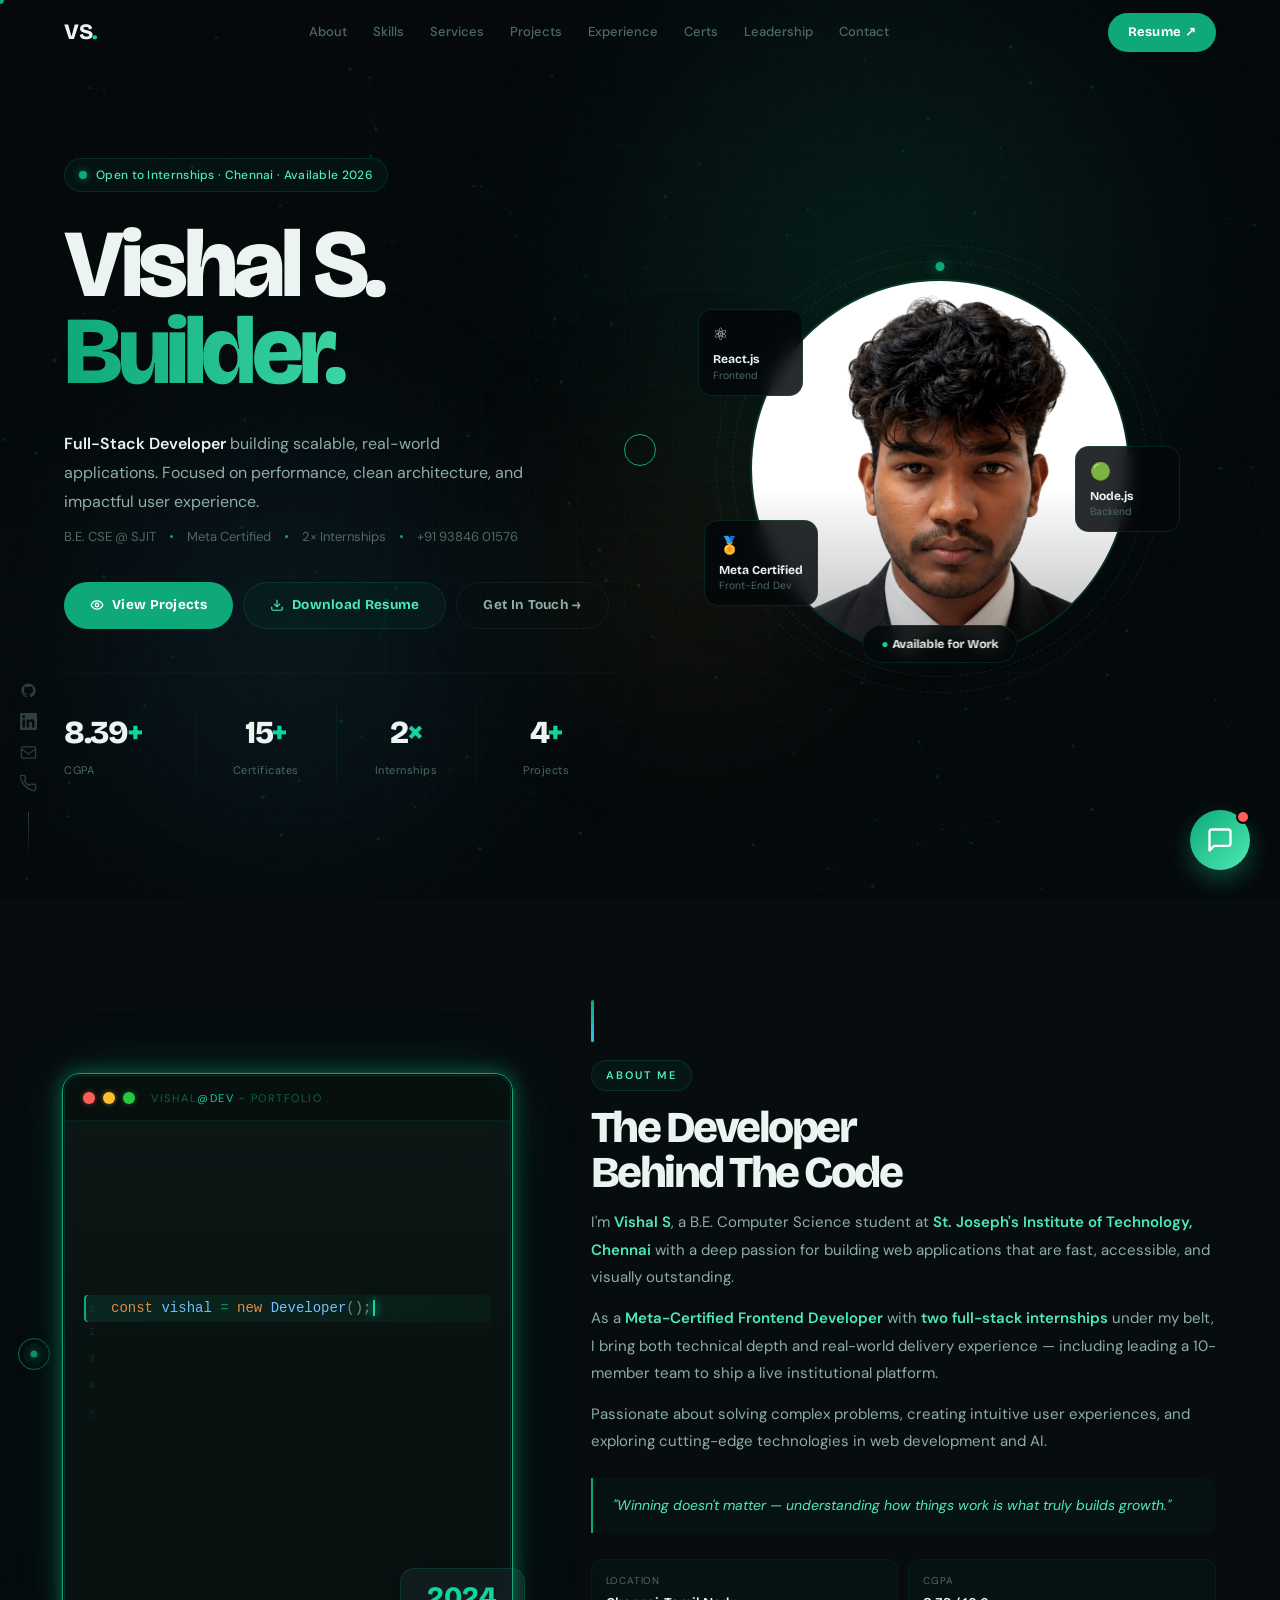
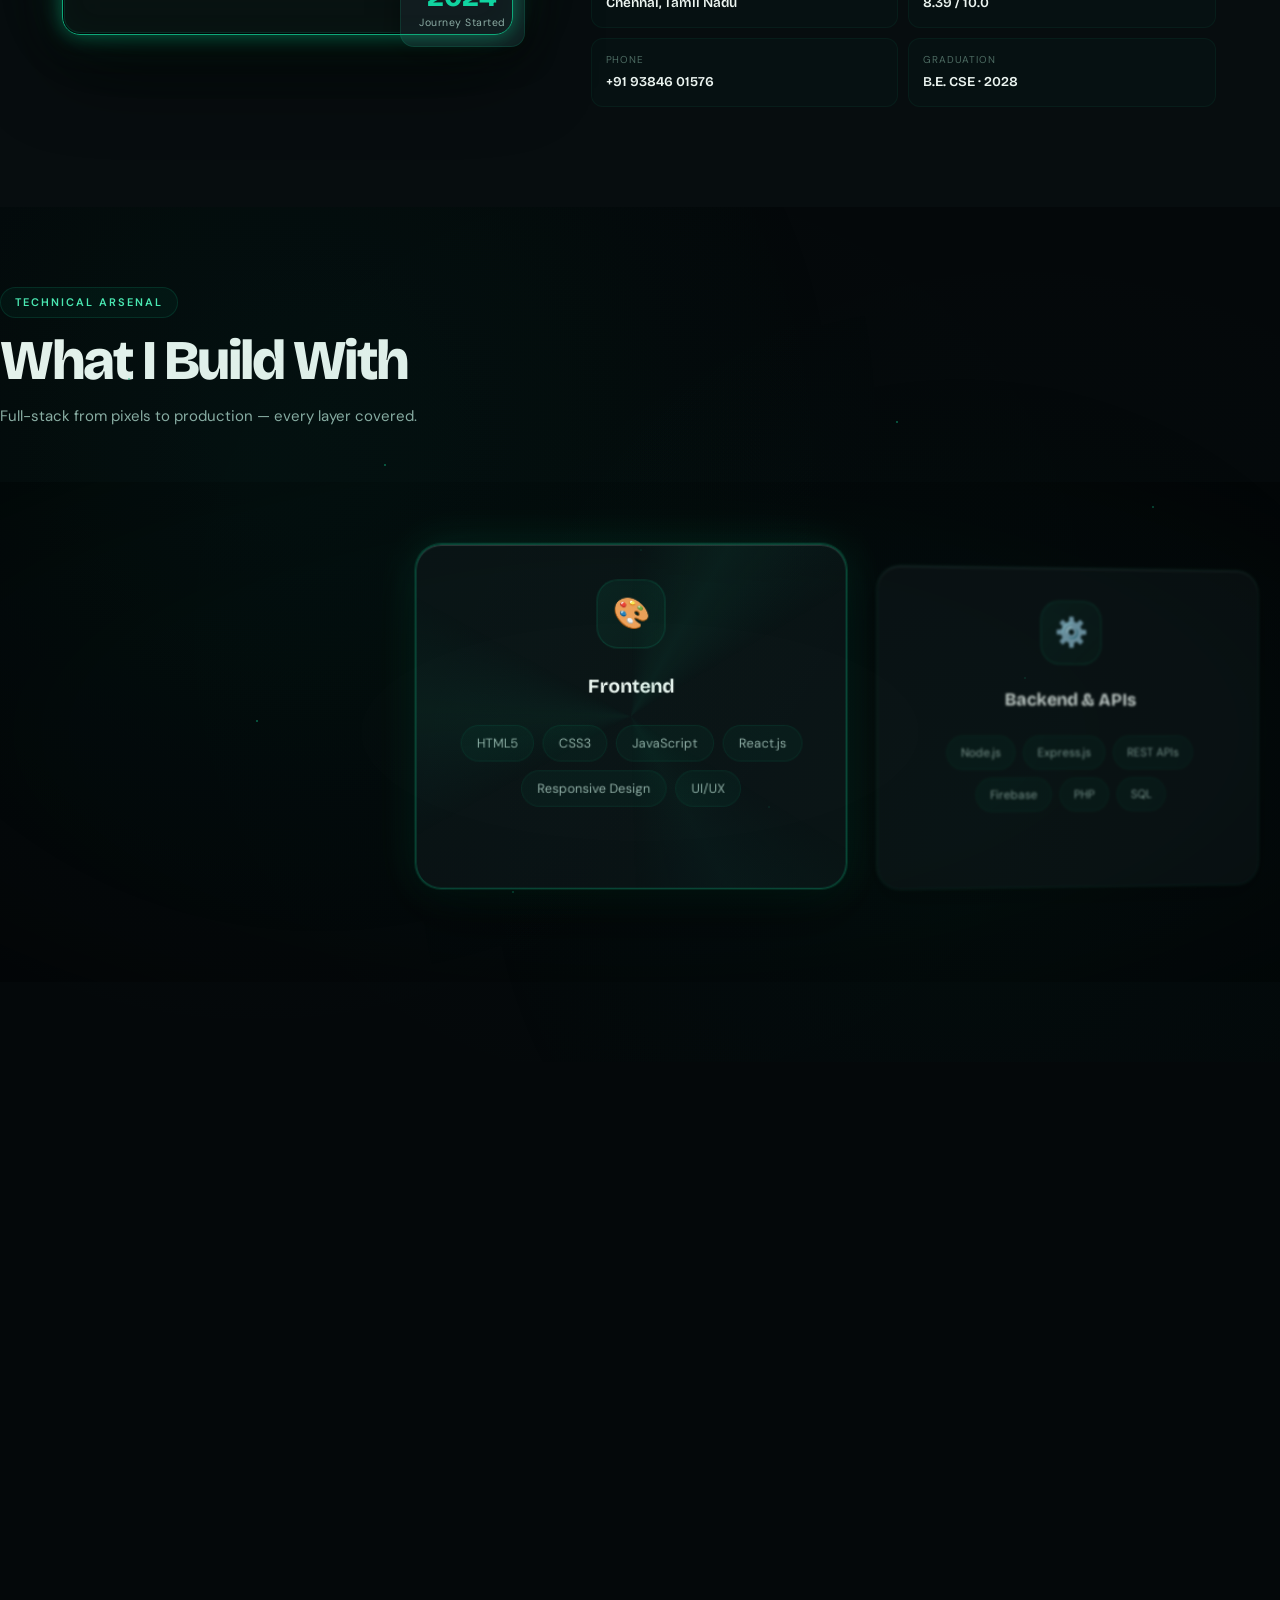
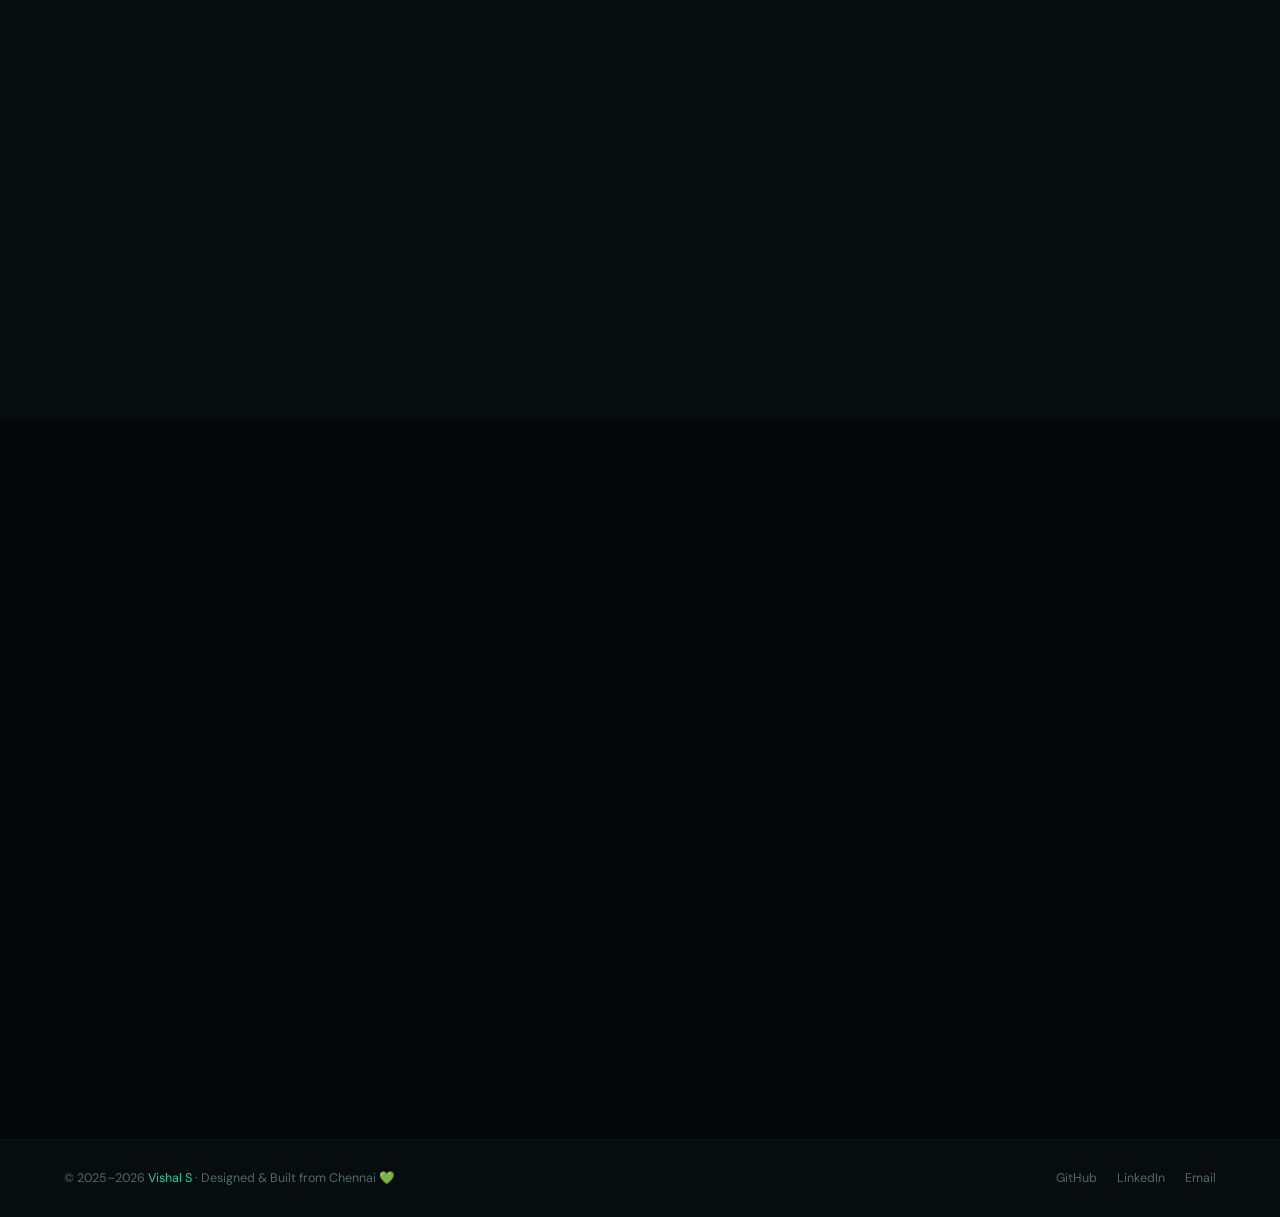
==== commit 2b6a44c7: "Updated portfolio" ====
--- a/index.html
+++ b/index.html
@@ -182,16 +182,26 @@
   <section id="about">
     <div class="about-wrap">
       <div class="ab-img rv-l">
-        <div class="code-window card tilt" aria-label="Developer code terminal">
-          <div class="cw-header">
-            <span class="cw-dot r"></span><span class="cw-dot y"></span><span class="cw-dot g"></span>
-          </div>
-          <div class="cw-body">
-            <div class="cw-line"><span class="cw-kw">const</span> <span class="cw-var">vishal</span> <span class="cw-op">=</span> <span class="cw-kw">new</span> <span class="cw-class">Developer</span>();</div>
-            <div class="cw-line"><span class="cw-var">vishal</span>.<span class="cw-fn">build</span>(<span class="cw-str">"real-world products"</span>);</div>
-            <div class="cw-line"><span class="cw-var">vishal</span>.<span class="cw-fn">optimize</span>(<span class="cw-str">"performance + UX"</span>);</div>
-            <div class="cw-line"><span class="cw-var">vishal</span>.<span class="cw-fn">ship</span>(<span class="cw-str">"clean, scalable code"</span>);<span class="cw-cursor">|</span></div>
-            <div class="cw-note">// from idea to production</div>
+        <div class="cine-win-wrap">
+          <!-- left accent -->
+          <div class="cine-left-accent">
+            <div class="cine-ring"></div>
+            <div class="cine-ring cine-ring2"></div>
+            <div class="cine-ripple"></div>
+            <div class="cine-ripple cine-ripple2"></div>
+            <div class="cine-dot-c"></div>
+          </div>
+          <!-- neon border -->
+          <div class="cine-win-glow"></div>
+          <!-- terminal -->
+          <div class="cine-terminal" aria-label="Developer code terminal">
+            <div class="cine-titlebar">
+              <span class="cw-dot r"></span><span class="cw-dot y"></span><span class="cw-dot g"></span>
+              <span class="cine-win-title">vishal<span>@dev</span> ~ portfolio</span>
+            </div>
+            <div class="cine-code-body" id="cine-code-body">
+              <div class="cine-idle-note" id="cine-idle-note">// idle — awaiting next commit</div>
+            </div>
           </div>
         </div>
         <div class="ab-badge"><span class="ab-n">2024</span><span class="ab-l">Journey Started</span></div>
@@ -237,49 +247,106 @@
 
   <!-- ════════════ SKILLS ════════════ -->
   <section id="skills">
+    <div class="skills-particles">
+      <div class="particle"></div>
+      <div class="particle"></div>
+      <div class="particle"></div>
+      <div class="particle"></div>
+      <div class="particle"></div>
+      <div class="particle"></div>
+      <div class="particle"></div>
+      <div class="particle"></div>
+      <div class="particle"></div>
+    </div>
     <div class="chip rv">Technical Arsenal</div>
     <h2 class="h1 rv">What I Build With</h2>
     <p class="sub rv">Full-stack from pixels to production — every layer covered.</p>
-    <div class="sk-grid">
-      <div class="card sk-card rv">
-        <div class="sk-ico">🎨</div>
-        <div class="sk-name">Frontend</div>
-        <div class="sk-tags"><span class="sk-tag">HTML5</span><span class="sk-tag">CSS3</span><span
-            class="sk-tag">JavaScript</span><span class="sk-tag">React.js</span><span class="sk-tag">Responsive
-            Design</span><span class="sk-tag">UI/UX</span></div>
-      </div>
-      <div class="card sk-card rv">
-        <div class="sk-ico">⚙️</div>
-        <div class="sk-name">Backend & APIs</div>
-        <div class="sk-tags"><span class="sk-tag">Node.js</span><span class="sk-tag">Express.js</span><span
-            class="sk-tag">REST APIs</span><span class="sk-tag">Firebase</span><span class="sk-tag">PHP</span><span
-            class="sk-tag">SQL</span></div>
-      </div>
-      <div class="card sk-card rv">
-        <div class="sk-ico">💻</div>
-        <div class="sk-name">Languages</div>
-        <div class="sk-tags"><span class="sk-tag">JavaScript</span><span class="sk-tag">Java</span><span
-            class="sk-tag">C</span><span class="sk-tag">HTML/CSS</span><span class="sk-tag">SQL</span></div>
-      </div>
-      <div class="card sk-card rv">
-        <div class="sk-ico">🛠</div>
-        <div class="sk-name">Dev Tools</div>
-        <div class="sk-tags"><span class="sk-tag">GitHub</span><span class="sk-tag">VS Code</span><span
-            class="sk-tag">Firebase Firestore</span><span class="sk-tag">ExcelJS</span><span
-            class="sk-tag">PDFKit</span><span class="sk-tag">Render</span></div>
-      </div>
-      <div class="card sk-card rv">
-        <div class="sk-ico">🎭</div>
-        <div class="sk-name">UI/UX Design</div>
-        <div class="sk-tags"><span class="sk-tag">Figma</span><span class="sk-tag">Wireframing</span><span
-            class="sk-tag">Prototyping</span><span class="sk-tag">User Research</span><span class="sk-tag">Design
-            Systems</span></div>
-      </div>
-      <div class="card sk-card rv">
-        <div class="sk-ico">🧠</div>
-        <div class="sk-name">Core CS</div>
-        <div class="sk-tags"><span class="sk-tag">DSA</span><span class="sk-tag">OOP</span><span class="sk-tag">Problem
-            Solving</span><span class="sk-tag">Agile</span><span class="sk-tag">Team Leadership</span></div>
+    <div class="skills-carousel-container">
+      <div class="skills-carousel">
+        <div class="skill-card" data-skill="frontend">
+          <div class="skill-card-inner">
+            <div class="skill-icon">🎨</div>
+            <div class="skill-name">Frontend</div>
+            <div class="skill-tags">
+              <span class="skill-tag">HTML5</span>
+              <span class="skill-tag">CSS3</span>
+              <span class="skill-tag">JavaScript</span>
+              <span class="skill-tag">React.js</span>
+              <span class="skill-tag">Responsive Design</span>
+              <span class="skill-tag">UI/UX</span>
+            </div>
+          </div>
+        </div>
+        <div class="skill-card" data-skill="backend">
+          <div class="skill-card-inner">
+            <div class="skill-icon">⚙️</div>
+            <div class="skill-name">Backend & APIs</div>
+            <div class="skill-tags">
+              <span class="skill-tag">Node.js</span>
+              <span class="skill-tag">Express.js</span>
+              <span class="skill-tag">REST APIs</span>
+              <span class="skill-tag">Firebase</span>
+              <span class="skill-tag">PHP</span>
+              <span class="skill-tag">SQL</span>
+            </div>
+          </div>
+        </div>
+        <div class="skill-card" data-skill="languages">
+          <div class="skill-card-inner">
+            <div class="skill-icon">💻</div>
+            <div class="skill-name">Languages</div>
+            <div class="skill-tags">
+              <span class="skill-tag">JavaScript</span>
+              <span class="skill-tag">Java</span>
+              <span class="skill-tag">C</span>
+              <span class="skill-tag">HTML/CSS</span>
+              <span class="skill-tag">SQL</span>
+            </div>
+          </div>
+        </div>
+        <div class="skill-card" data-skill="tools">
+          <div class="skill-card-inner">
+            <div class="skill-icon">🛠</div>
+            <div class="skill-name">Dev Tools</div>
+            <div class="skill-tags">
+              <span class="skill-tag">GitHub</span>
+              <span class="skill-tag">VS Code</span>
+              <span class="skill-tag">Firebase Firestore</span>
+              <span class="skill-tag">ExcelJS</span>
+              <span class="skill-tag">PDFKit</span>
+              <span class="skill-tag">Render</span>
+            </div>
+          </div>
+        </div>
+        <div class="skill-card" data-skill="design">
+          <div class="skill-card-inner">
+            <div class="skill-icon">🎭</div>
+            <div class="skill-name">UI/UX Design</div>
+            <div class="skill-tags">
+              <span class="skill-tag">Figma</span>
+              <span class="skill-tag">Wireframing</span>
+              <span class="skill-tag">Prototyping</span>
+              <span class="skill-tag">User Research</span>
+              <span class="skill-tag">Design Systems</span>
+            </div>
+          </div>
+        </div>
+        <div class="skill-card" data-skill="cs">
+          <div class="skill-card-inner">
+            <div class="skill-icon">🧠</div>
+            <div class="skill-name">Core CS</div>
+            <div class="skill-tags">
+              <span class="skill-tag">DSA</span>
+              <span class="skill-tag">OOP</span>
+              <span class="skill-tag">Problem Solving</span>
+              <span class="skill-tag">Agile</span>
+              <span class="skill-tag">Team Leadership</span>
+            </div>
+          </div>
+        </div>
+      </div>
+      <div class="carousel-progress">
+        <div class="progress-bar"></div>
       </div>
     </div>
   </section>
--- a/style.css
+++ b/style.css
@@ -1304,72 +1304,431 @@
    SKILLS
 ════════════════════════════════════════ */
     #skills {
-      background: var(--ink)
-    }
-
-    .sk-grid {
-      display: grid;
-      grid-template-columns: repeat(auto-fit, minmax(250px, 1fr));
-      gap: 15px
-    }
-
-    .sk-card {
-      padding: 26px;
-      cursor: default
-    }
-
-    .sk-card .sk-ico {
-      width: 42px;
-      height: 42px;
-      background: var(--em-gs);
-      border-radius: 11px;
+      background: var(--ink);
+      position: relative;
+      overflow: hidden;
+      padding: 80px 0;
+    }
+
+    #skills::before {
+      content: '';
+      position: absolute;
+      top: 0;
+      left: 0;
+      right: 0;
+      bottom: 0;
+      background:
+        radial-gradient(circle at 20% 30%, rgba(14, 168, 121, 0.03) 0%, transparent 50%),
+        radial-gradient(circle at 80% 70%, rgba(14, 168, 121, 0.02) 0%, transparent 50%),
+        radial-gradient(circle at 50% 50%, rgba(14, 168, 121, 0.01) 0%, transparent 70%);
+      pointer-events: none;
+    }
+
+    #skills::after {
+      content: '';
+      position: absolute;
+      top: 0;
+      left: 0;
+      right: 0;
+      bottom: 0;
+      background-image:
+        radial-gradient(circle at 25% 25%, rgba(14, 168, 121, 0.05) 0%, transparent 50%),
+        radial-gradient(circle at 75% 75%, rgba(14, 168, 121, 0.03) 0%, transparent 50%);
+      opacity: 0.6;
+      animation: backgroundShift 20s ease-in-out infinite alternate;
+      pointer-events: none;
+    }
+
+    @keyframes backgroundShift {
+      0% { transform: translateX(0) translateY(0) scale(1); }
+      100% { transform: translateX(10px) translateY(-10px) scale(1.05); }
+    }
+
+    .skills-carousel-container {
+      position: relative;
+      width: 100%;
+      height: 500px;
+      perspective: 1200px;
+      overflow: hidden;
+      display: flex;
+      justify-content: center;
+      align-items: center;
+      padding-inline: clamp(24px, 4vw, 80px);
+    }
+
+    .skills-carousel-container::before {
+      content: '';
+      position: absolute;
+      top: 0;
+      left: 0;
+      right: 0;
+      bottom: 0;
+      background: radial-gradient(
+        ellipse at center,
+        transparent 30%,
+        rgba(0, 0, 0, 0.1) 70%,
+        rgba(0, 0, 0, 0.3) 100%
+      );
+      pointer-events: none;
+      z-index: 10;
+    }
+
+    .skills-carousel {
+      position: relative;
+      top: 0;
+      left: 0;
+      width: max-content;
+      min-width: 100%;
+      padding-inline: clamp(300px, 34vw, 380px);
+      height: 100%;
+      display: flex;
+      gap: 40px;
+      align-items: center;
+      transform-style: preserve-3d;
+      will-change: transform;
+      box-sizing: border-box;
+    }
+
+    .skill-card {
+      position: relative;
+      flex: 0 0 auto;
+      width: min(32vw, 400px);
+      min-width: 280px;
+      height: 320px;
+      margin: 0;
+      transform-style: preserve-3d;
+      transition: opacity 0.4s ease, transform 0.4s ease, filter 0.4s ease;
+      cursor: pointer;
+    }
+
+    .skill-card-inner {
+      position: relative;
+      width: 100%;
+      height: 100%;
+      background: rgba(13, 22, 24, 0.8);
+      backdrop-filter: blur(20px) saturate(180%);
+      -webkit-backdrop-filter: blur(20px) saturate(180%);
+      border: 1px solid rgba(14, 168, 121, 0.1);
+      border-radius: 24px;
+      padding: 32px;
+      display: flex;
+      flex-direction: column;
+      align-items: center;
+      text-align: center;
+      transform-style: preserve-3d;
+      box-shadow:
+        0 8px 32px rgba(0, 0, 0, 0.3),
+        0 0 0 1px rgba(14, 168, 121, 0.05),
+        inset 0 1px 0 rgba(255, 255, 255, 0.1);
+      transition: all 0.4s cubic-bezier(0.23, 1, 0.32, 1);
+      overflow: hidden;
+    }
+
+    .skill-card-inner::before {
+      content: '';
+      position: absolute;
+      top: 0;
+      left: 0;
+      right: 0;
+      bottom: 0;
+      background: linear-gradient(135deg,
+        rgba(14, 168, 121, 0.1) 0%,
+        rgba(14, 168, 121, 0.05) 25%,
+        transparent 50%,
+        rgba(14, 168, 121, 0.02) 75%,
+        rgba(14, 168, 121, 0.05) 100%
+      );
+      border-radius: 24px;
+      pointer-events: none;
+      opacity: 0;
+      transition: opacity 0.4s ease;
+      z-index: 1;
+    }
+
+    .skill-card-inner::after {
+      content: '';
+      position: absolute;
+      top: -50%;
+      left: -50%;
+      width: 200%;
+      height: 200%;
+      background: conic-gradient(
+        from 0deg,
+        transparent,
+        rgba(14, 168, 121, 0.1),
+        transparent 60deg,
+        transparent 120deg,
+        rgba(14, 168, 121, 0.05),
+        transparent 180deg,
+        transparent 240deg,
+        rgba(14, 168, 121, 0.08),
+        transparent 300deg,
+        transparent
+      );
+      animation: rotate 8s linear infinite;
+      opacity: 0;
+      transition: opacity 0.4s ease;
+      pointer-events: none;
+      z-index: 0;
+    }
+
+    @keyframes rotate {
+      from { transform: rotate(0deg); }
+      to { transform: rotate(360deg); }
+    }
+
+    .skill-card:hover .skill-card-inner::before {
+      opacity: 1;
+    }
+
+    .skill-card:hover .skill-card-inner::after {
+      opacity: 0.6;
+    }
+
+    .skill-card:hover .skill-card-inner {
+      transform: translateZ(20px) rotateX(2deg);
+      border-color: rgba(14, 168, 121, 0.3);
+      box-shadow:
+        0 20px 60px rgba(0, 0, 0, 0.4),
+        0 0 0 1px rgba(14, 168, 121, 0.2),
+        0 0 40px rgba(14, 168, 121, 0.1),
+        inset 0 1px 0 rgba(255, 255, 255, 0.15);
+    }
+
+    .skill-icon {
+      width: 64px;
+      height: 64px;
+      background: linear-gradient(135deg, rgba(14, 168, 121, 0.1), rgba(14, 168, 121, 0.05));
+      border: 1px solid rgba(14, 168, 121, 0.2);
+      border-radius: 20px;
       display: flex;
       align-items: center;
       justify-content: center;
-      font-size: 19px;
-      margin-bottom: 14px;
-      border: 1px solid var(--bdr);
-      transition: transform .3s var(--ease)
-    }
-
-    .sk-card:hover .sk-ico {
-      transform: scale(1.12) rotate(-6deg);
-      background: var(--em-g);
-      border-color: var(--em);
-      box-shadow: 0 0 18px rgba(14, 168, 121, .35)
-    }
-
-    .sk-name {
+      font-size: 28px;
+      margin-bottom: 20px;
+      position: relative;
+      transform-style: preserve-3d;
+      transition: all 0.4s cubic-bezier(0.23, 1, 0.32, 1);
+    }
+
+    .skill-card:hover .skill-icon {
+      transform: scale(1.1) rotateY(-5deg);
+      background: linear-gradient(135deg, rgba(14, 168, 121, 0.2), rgba(14, 168, 121, 0.1));
+      border-color: rgba(14, 168, 121, 0.4);
+      box-shadow: 0 0 30px rgba(14, 168, 121, 0.3);
+    }
+
+    .skill-name {
       font-family: var(--ff-h);
-      font-size: 15px;
+      font-size: 18px;
       font-weight: 700;
-      margin-bottom: 13px;
-      color: var(--txt)
-    }
-
-    .sk-tags {
+      color: var(--txt);
+      margin-bottom: 20px;
+      transform-style: preserve-3d;
+      transition: all 0.3s ease;
+    }
+
+    .skill-card:hover .skill-name {
+      color: var(--em2);
+      transform: translateZ(5px);
+    }
+
+    .skill-tags {
       display: flex;
       flex-wrap: wrap;
-      gap: 7px
-    }
-
-    .sk-tag {
-      padding: 4px 12px;
-      border-radius: 30px;
-      font-size: 11.5px;
-      border: 1px solid var(--bdr3);
+      gap: 8px;
+      justify-content: center;
+      transform-style: preserve-3d;
+    }
+
+    .skill-tag {
+      padding: 6px 14px;
+      background: rgba(14, 168, 121, 0.05);
+      border: 1px solid rgba(14, 168, 121, 0.1);
+      border-radius: 20px;
+      font-size: 12px;
       color: var(--txt2);
-      transition: all .2s var(--ease);
-      cursor: default;
-      background: var(--em-gx)
-    }
-
-    .sk-tag:hover {
-      background: var(--em-gs);
-      border-color: var(--bdr2);
+      transition: all 0.3s cubic-bezier(0.23, 1, 0.32, 1);
+      transform-style: preserve-3d;
+      opacity: 0;
+      animation: tagFadeIn 0.6s ease forwards;
+    }
+
+    .skill-tag:nth-child(1) { animation-delay: 0.1s; }
+    .skill-tag:nth-child(2) { animation-delay: 0.2s; }
+    .skill-tag:nth-child(3) { animation-delay: 0.3s; }
+    .skill-tag:nth-child(4) { animation-delay: 0.4s; }
+    .skill-tag:nth-child(5) { animation-delay: 0.5s; }
+    .skill-tag:nth-child(6) { animation-delay: 0.6s; }
+
+    .skill-card:hover .skill-tag {
+      background: rgba(14, 168, 121, 0.1);
+      border-color: rgba(14, 168, 121, 0.3);
       color: var(--em3);
-      transform: scale(1.05);
-      box-shadow: 0 0 10px rgba(14, 168, 121, .18)
+      transform: translateZ(3px) scale(1.05);
+    }
+
+    @keyframes tagFadeIn {
+      from {
+        opacity: 0;
+        transform: translateY(10px) translateZ(0);
+      }
+      to {
+        opacity: 1;
+        transform: translateY(0) translateZ(0);
+      }
+    }
+
+    .carousel-progress {
+      position: absolute;
+      bottom: -40px;
+      left: 50%;
+      transform: translateX(-50%);
+      width: 200px;
+      height: 2px;
+      background: rgba(14, 168, 121, 0.1);
+      border-radius: 1px;
+      overflow: hidden;
+    }
+
+    .progress-bar {
+      height: 100%;
+      background: linear-gradient(90deg, var(--em), var(--em2));
+      border-radius: 1px;
+      width: 0%;
+      transition: width 0.3s ease;
+      box-shadow: 0 0 10px rgba(14, 168, 121, 0.5);
+    }
+
+    /* Floating particles */
+    .skills-particles {
+      position: absolute;
+      top: 0;
+      left: 0;
+      width: 100%;
+      height: 100%;
+      pointer-events: none;
+      overflow: hidden;
+    }
+
+    .particle {
+      position: absolute;
+      width: 2px;
+      height: 2px;
+      background: rgba(14, 168, 121, 0.6);
+      border-radius: 50%;
+      animation: particleFloat 8s ease-in-out infinite;
+    }
+
+    .particle:nth-child(1) { left: 10%; top: 20%; animation-delay: 0s; }
+    .particle:nth-child(2) { left: 20%; top: 60%; animation-delay: 1s; }
+    .particle:nth-child(3) { left: 30%; top: 30%; animation-delay: 2s; }
+    .particle:nth-child(4) { left: 40%; top: 80%; animation-delay: 3s; }
+    .particle:nth-child(5) { left: 50%; top: 40%; animation-delay: 4s; }
+    .particle:nth-child(6) { left: 60%; top: 70%; animation-delay: 5s; }
+    .particle:nth-child(7) { left: 70%; top: 25%; animation-delay: 6s; }
+    .particle:nth-child(8) { left: 80%; top: 55%; animation-delay: 7s; }
+    .particle:nth-child(9) { left: 90%; top: 35%; animation-delay: 8s; }
+
+    @keyframes particleFloat {
+      0%, 100% {
+        transform: translateY(100vh) translateX(0) scale(1);
+        opacity: 0;
+      }
+      50% {
+        transform: translateY(50vh) translateX(10px) scale(1.2);
+        opacity: 0.8;
+      }
+    }
+
+    /* Active card styling */
+    .skill-card.active {
+      z-index: 100;
+    }
+
+    .skill-card.active .skill-card-inner {
+      border-color: rgba(14, 168, 121, 0.4);
+      box-shadow:
+        0 20px 60px rgba(0, 0, 0, 0.5),
+        0 0 0 1px rgba(14, 168, 121, 0.3),
+        0 0 40px rgba(14, 168, 121, 0.2),
+        inset 0 1px 0 rgba(255, 255, 255, 0.15);
+    }
+
+    .skill-card.active .skill-card-inner::after {
+      opacity: 0.8;
+    }
+
+    /* Responsive adjustments */
+    @media (max-width: 768px) {
+      .skills-carousel-container {
+        height: 400px;
+      }
+
+      .skills-carousel {
+        width: calc(100vw * 6);
+      }
+
+      .skill-card {
+        width: calc(100vw - 40px);
+        max-width: none;
+        min-width: 280px;
+        margin: 0 20px;
+      }
+
+      .skill-card-inner {
+        padding: 24px;
+      }
+
+      .skill-icon {
+        width: 56px;
+        height: 56px;
+        font-size: 24px;
+      }
+
+      .skill-name {
+        font-size: 16px;
+      }
+
+      .skill-tag {
+        font-size: 11px;
+        padding: 4px 12px;
+      }
+
+      .carousel-progress {
+        width: 150px;
+      }
+    }
+
+    @media (max-width: 480px) {
+      .skills-carousel-container {
+        height: 350px;
+      }
+
+      .skill-card-inner {
+        padding: 20px;
+      }
+
+      .skill-icon {
+        width: 48px;
+        height: 48px;
+        font-size: 20px;
+        margin-bottom: 16px;
+      }
+
+      .skill-name {
+        font-size: 14px;
+        margin-bottom: 16px;
+      }
+
+      .skill-tags {
+        gap: 6px;
+      }
+
+      .skill-tag {
+        font-size: 10px;
+        padding: 3px 8px;
+      }
     }
 
     /* ════════════════════════════════════════
@@ -1911,8 +2270,6 @@
       gap: 5px
     }
 
-    .exp-pts {}
-
     .exp-pt {
       display: flex;
       align-items: flex-start;
@@ -2587,26 +2944,203 @@
       transform-style: preserve-3d
     }
   
-/* CODE WINDOW */
-.code-window{background:var(--ink3);display:flex;flex-direction:column;border:1px solid var(--bdr);aspect-ratio:4/5;border-radius:22px;overflow:hidden;position:relative}
-.cw-header{background:rgba(255,255,255,.05);padding:14px;display:flex;gap:8px;border-bottom:1px solid var(--bdr3)}
+/* CODE WINDOW — CINEMATIC */
+.cine-win-wrap {
+  position: relative;
+  width: 100%;
+  aspect-ratio: 4/5;
+}
+.cine-win-glow {
+  position: absolute;
+  inset: -2px;
+  border-radius: 18px;
+  border: 1.5px solid var(--em);
+  box-shadow:
+    0 0 18px rgba(14,168,121,0.5),
+    0 0 40px rgba(14,168,121,0.2),
+    0 0 80px rgba(14,168,121,0.08),
+    inset 0 0 30px rgba(14,168,121,0.04);
+  animation: cineBorderBreathe 3.5s ease-in-out infinite;
+  pointer-events: none;
+  z-index: 2;
+}
+@keyframes cineBorderBreathe {
+  0%,100% {
+    box-shadow: 0 0 18px rgba(14,168,121,0.5),0 0 40px rgba(14,168,121,0.2),
+                0 0 80px rgba(14,168,121,0.08),inset 0 0 30px rgba(14,168,121,0.04);
+    border-color: rgba(14,168,121,0.35);
+  }
+  50% {
+    box-shadow: 0 0 28px rgba(14,168,121,0.75),0 0 60px rgba(14,168,121,0.32),
+                0 0 110px rgba(14,168,121,0.14),inset 0 0 40px rgba(14,168,121,0.07);
+    border-color: rgba(14,168,121,0.65);
+  }
+}
+.cine-terminal {
+  position: relative;
+  width: 100%; height: 100%;
+  background: rgba(10,22,18,0.72);
+  backdrop-filter: blur(22px) saturate(160%);
+  -webkit-backdrop-filter: blur(22px) saturate(160%);
+  border-radius: 16px;
+  border: 1px solid rgba(14,168,121,0.18);
+  overflow: hidden;
+  display: flex;
+  flex-direction: column;
+  box-shadow: 0 32px 80px rgba(0,0,0,0.7),0 8px 24px rgba(0,0,0,0.5),
+              inset 0 1px 0 rgba(255,255,255,0.04);
+  animation: cineFlicker 8s ease-in-out infinite;
+}
+@keyframes cineFlicker {
+  0%,100%{opacity:1} 92%{opacity:1} 92.5%{opacity:0.96} 93%{opacity:1} 96%{opacity:1} 96.3%{opacity:0.97} 96.6%{opacity:1}
+}
+.cine-terminal::before {
+  content:'';
+  position:absolute;
+  top:0;left:0;right:0;height:50%;
+  background:linear-gradient(180deg,rgba(255,255,255,0.025) 0%,transparent 100%);
+  border-radius:16px 16px 0 0;
+  pointer-events:none;
+  z-index:1;
+}
+.cine-titlebar {
+  display:flex;align-items:center;gap:8px;
+  padding:13px 18px;
+  background:rgba(4,12,10,0.6);
+  border-bottom:1px solid rgba(14,168,121,0.12);
+  position:relative;z-index:2;
+  flex-shrink:0;
+}
+.cine-win-title {
+  margin-left:8px;
+  font-size:11px;
+  color:rgba(14,168,121,0.55);
+  letter-spacing:1.5px;
+  text-transform:uppercase;
+  font-family:var(--ff-b);
+}
+.cine-win-title span { color:var(--em2); }
+.cine-code-body {
+  padding:22px 24px 24px;
+  flex:1;
+  position:relative;
+  z-index:2;
+  display:flex;
+  flex-direction:column;
+  justify-content:center;
+  font-family:'Fira Code','Cascadia Code','JetBrains Mono',monospace;
+  font-size:clamp(11px,1.2vw,14px);
+  line-height:1.95;
+}
+.cine-code-line {
+  display:flex;
+  align-items:baseline;
+  min-height:1.95em;
+  position:relative;
+  border-radius:4px;
+  padding:0 5px;
+  margin:0 -5px;
+  transition:background 0.3s;
+}
+.cine-code-line.cine-active {
+  background:rgba(14,168,121,0.06);
+  box-shadow:inset 2px 0 0 var(--em);
+}
+.cine-ln {
+  width:22px;
+  color:rgba(14,168,121,0.22);
+  font-size:10px;
+  user-select:none;
+  flex-shrink:0;
+  padding-top:1px;
+}
+.cine-code-text { flex:1; white-space:pre; }
+.cine-line-glow {
+  position:absolute;inset:0;
+  border-radius:4px;
+  background:linear-gradient(90deg,rgba(14,168,121,0.07),transparent);
+  pointer-events:none;
+  opacity:0;
+  transition:opacity 0.3s;
+}
+.cine-code-line.cine-active .cine-line-glow { opacity:1; }
+.cine-comment-line { opacity:0.72; }
+.cine-idle-note {
+  font-size:10px;
+  color:rgba(14,168,121,0.28);
+  letter-spacing:1px;
+  font-family:var(--ff-b);
+  margin-top:6px;
+  opacity:0;
+  transition:opacity 1s;
+}
+.cine-idle-note.show { opacity:1; }
+#cine-cursor {
+  display:inline-block;
+  width:2px;height:1.1em;
+  background:var(--em2);
+  vertical-align:text-bottom;
+  margin-left:1px;
+  box-shadow:0 0 8px var(--em2),0 0 16px rgba(14,168,121,0.4);
+  animation:cineCursorBlink 1.05s step-end infinite;
+}
+@keyframes cineCursorBlink { 0%,100%{opacity:1} 50%{opacity:0} }
+#cine-cursor.typing { animation:none;opacity:1; }
+/* syntax colours */
+.cine-kw  { color:#F0883E; }
+.cine-va  { color:#79C0FF; }
+.cine-st  { color:#A5D6FF; }
+.cine-cm  { color:#6A9955;font-style:italic; }
+.cine-op  { color:rgba(14,168,121,0.8); }
+.cine-pn  { color:rgba(235,244,240,0.5); }
+/* left accent */
+.cine-left-accent {
+  position:absolute;
+  left:-46px;top:50%;
+  transform:translateY(-50%);
+  width:32px;height:32px;
+}
+.cine-ring {
+  position:absolute;inset:0;
+  border-radius:50%;
+  border:1.5px dashed rgba(14,168,121,0.28);
+  animation:cineRingRot 18s linear infinite;
+}
+.cine-ring2 {
+  inset:6px;
+  border:1px dashed rgba(14,168,121,0.16);
+  animation:cineRingRot 12s linear infinite reverse;
+}
+@keyframes cineRingRot { to{transform:rotate(360deg)} }
+.cine-dot-c {
+  position:absolute;top:50%;left:50%;
+  transform:translate(-50%,-50%);
+  width:7px;height:7px;
+  border-radius:50%;
+  background:var(--em);
+  box-shadow:0 0 10px var(--em),0 0 20px rgba(14,168,121,0.4);
+  animation:cineDotPulse 2s ease-in-out infinite;
+}
+@keyframes cineDotPulse {
+  0%,100%{box-shadow:0 0 10px var(--em),0 0 20px rgba(14,168,121,0.4);transform:translate(-50%,-50%) scale(1)}
+  50%{box-shadow:0 0 16px var(--em2),0 0 32px rgba(14,168,121,0.6);transform:translate(-50%,-50%) scale(1.2)}
+}
+.cine-ripple {
+  position:absolute;inset:0;
+  border-radius:50%;
+  border:1px solid rgba(14,168,121,0.35);
+  animation:cineRippleOut 2.4s ease-out infinite;
+}
+.cine-ripple2 { animation-delay:1.2s; }
+@keyframes cineRippleOut {
+  0%{transform:scale(1);opacity:0.6}
+  100%{transform:scale(2.8);opacity:0}
+}
+/* keep old cw-dot colours */
 .cw-dot{width:12px;height:12px;border-radius:50%}
-.cw-dot.r{background:#ff5f56}
-.cw-dot.y{background:#ffbd2e}
-.cw-dot.g{background:#27c93f}
-.cw-body{padding:24px;font-family:monospace;font-size:14px;line-height:1.9;color:var(--txt2);flex:1;display:flex;flex-direction:column;justify-content:center}
-.cw-line{margin-bottom:8px;animation:slideDown 0.6s backwards}
-.cw-line:nth-child(2){animation-delay:0.2s}
-.cw-line:nth-child(3){animation-delay:0.4s}
-.cw-line:nth-child(4){animation-delay:0.6s}
-.cw-kw{color:#ff7b72}
-.cw-var{color:#79c0ff}
-.cw-op{color:#d2a8ff}
-.cw-class{color:#f0883e}
-.cw-fn{color:#d2a8ff}
-.cw-str{color:#a5d6ff}
-.cw-cursor{color:var(--em);font-weight:700;animation:blink 1s infinite}
-.cw-note{margin-top:12px;font-size:12px;color:var(--txt3)}
+.cw-dot.r{background:#ff5f56;box-shadow:0 0 5px rgba(255,95,86,0.5)}
+.cw-dot.y{background:#ffbd2e;box-shadow:0 0 5px rgba(255,189,46,0.5)}
+.cw-dot.g{background:#27c93f;box-shadow:0 0 5px rgba(39,200,63,0.5)}
 
 /* SERVICES */
 #services{background:var(--ink)}
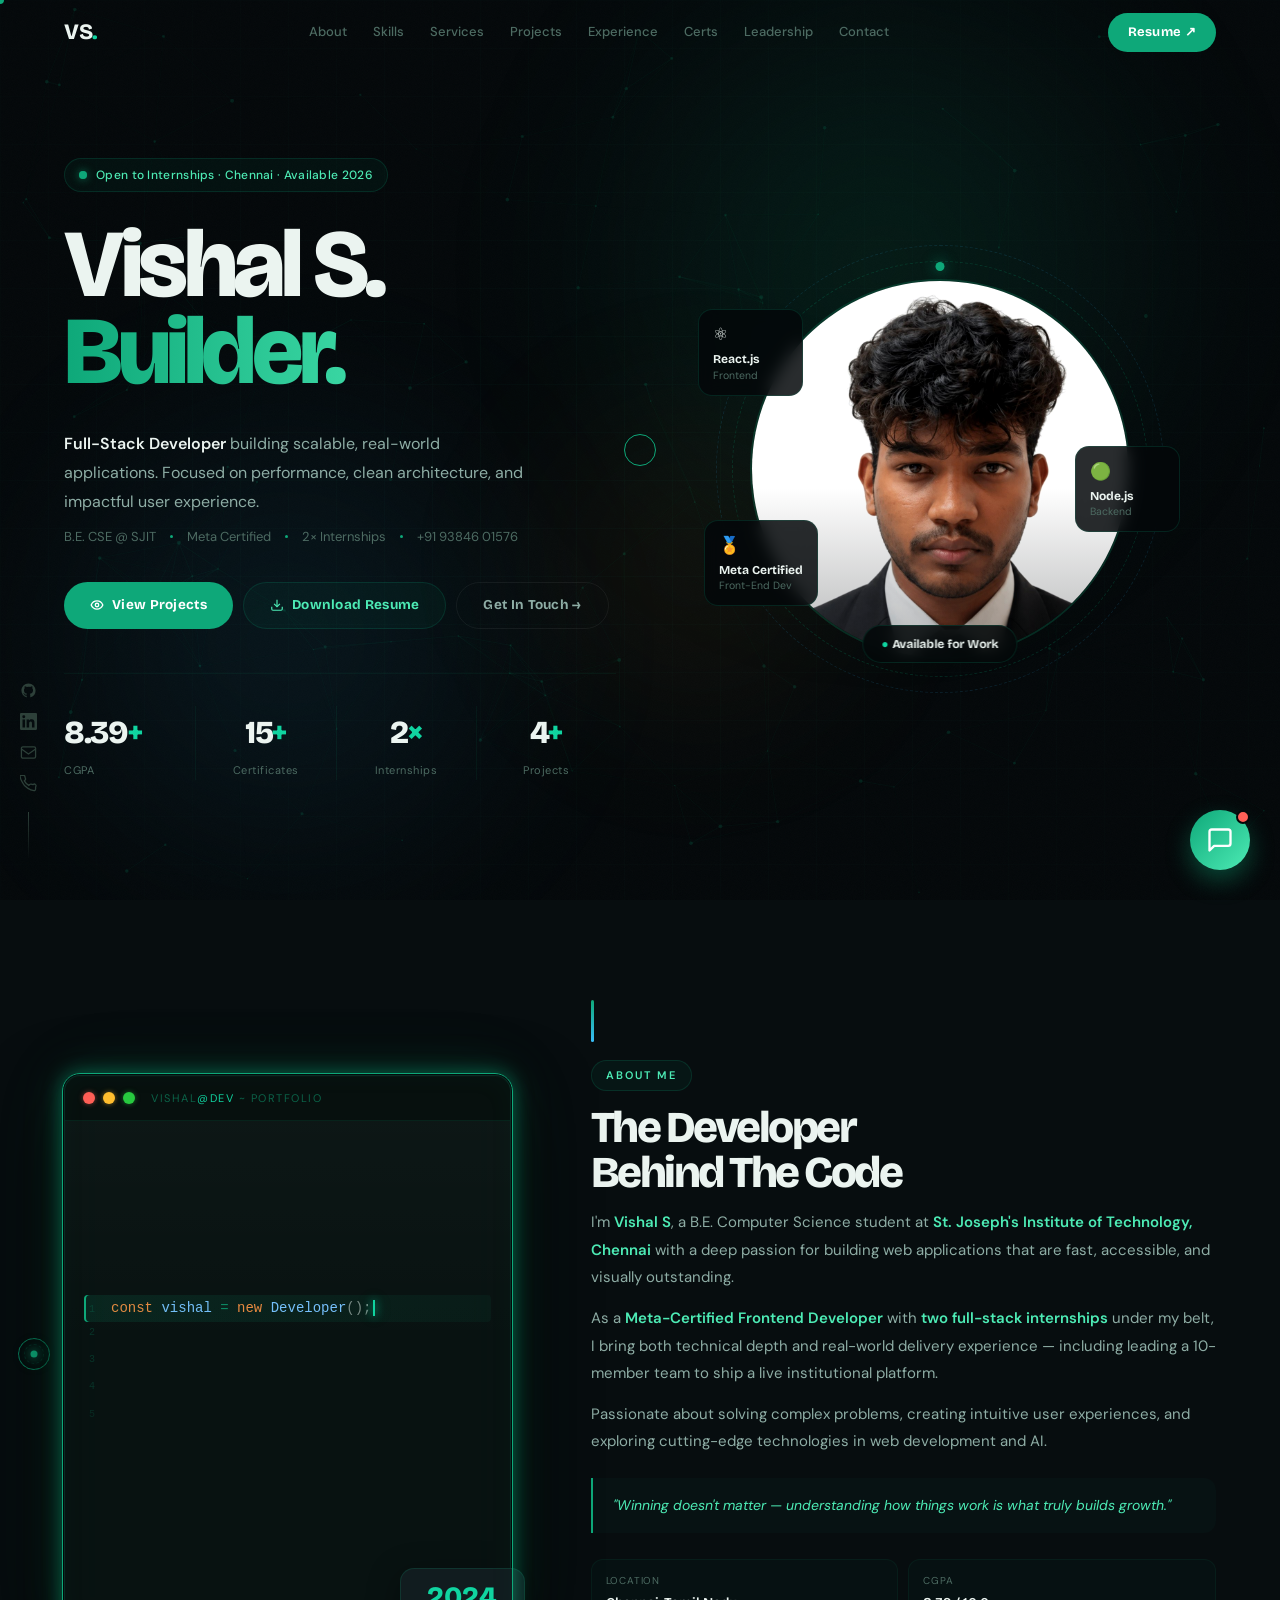
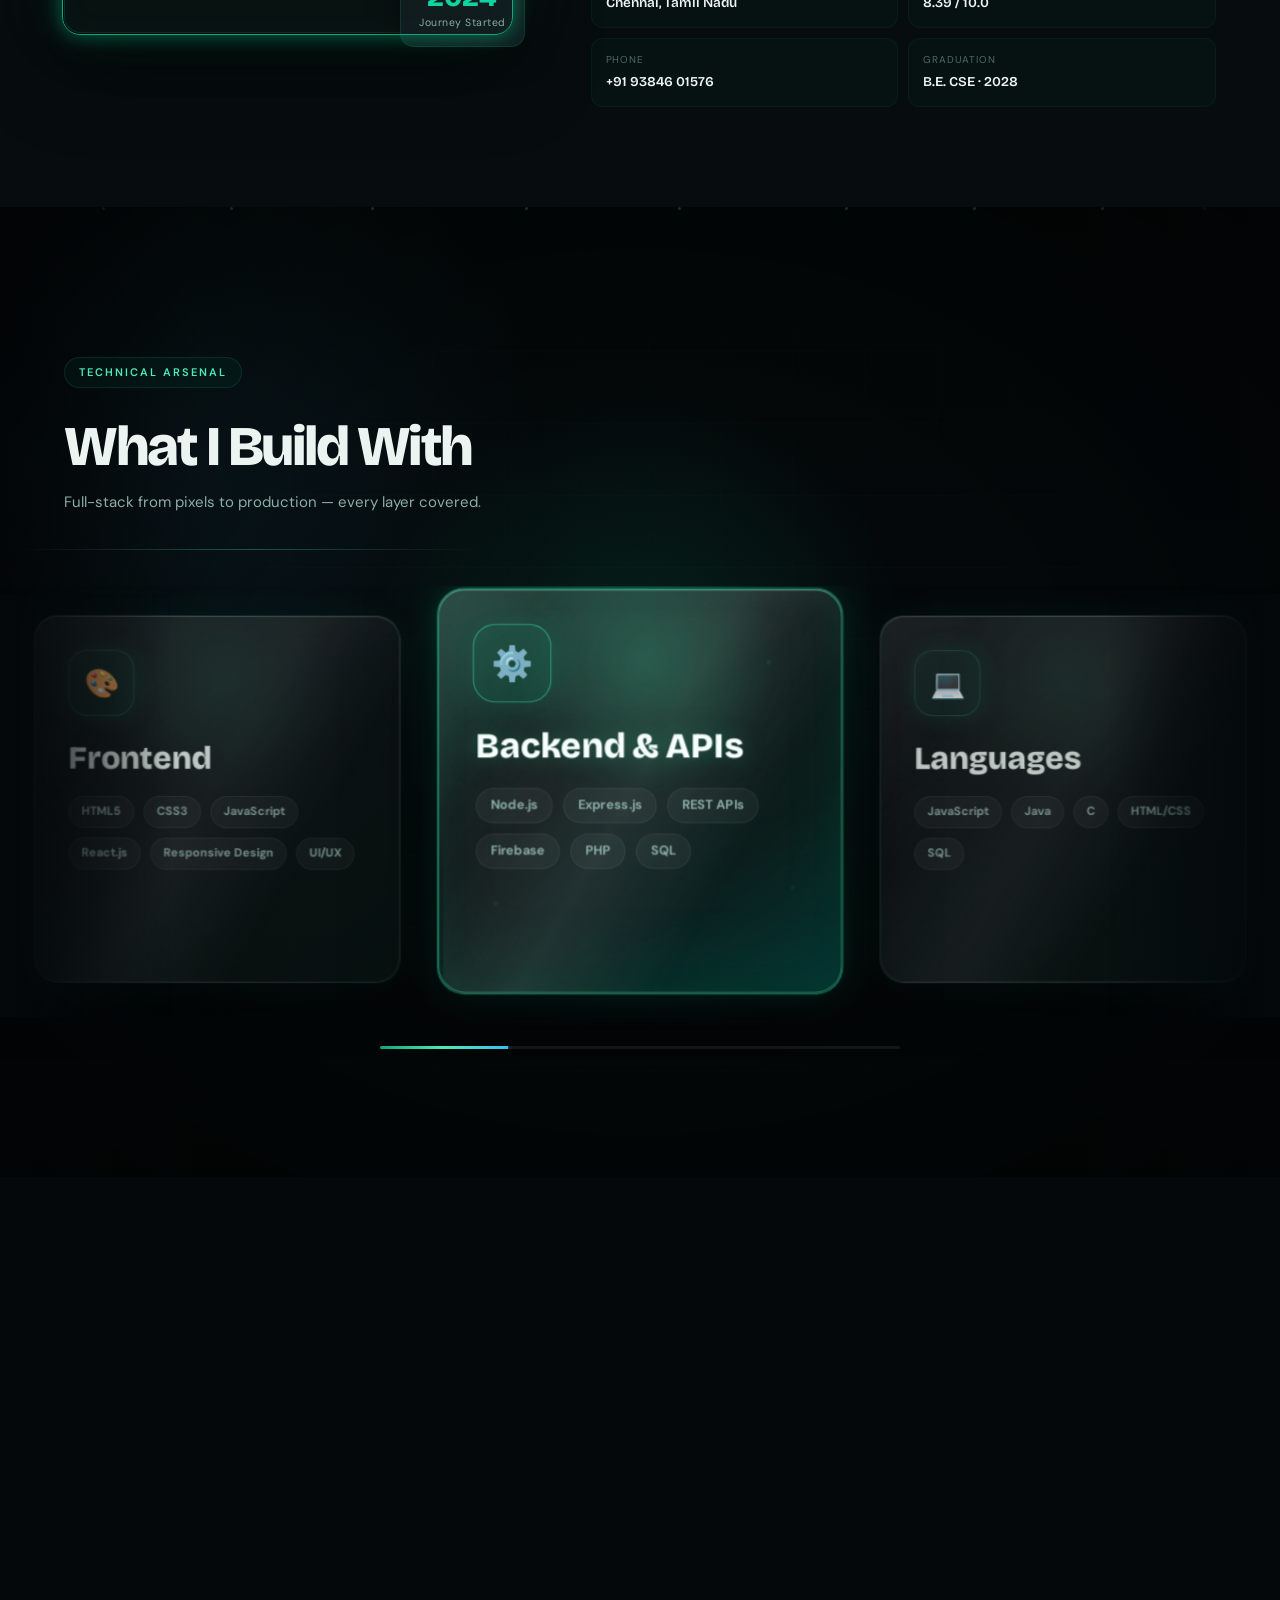
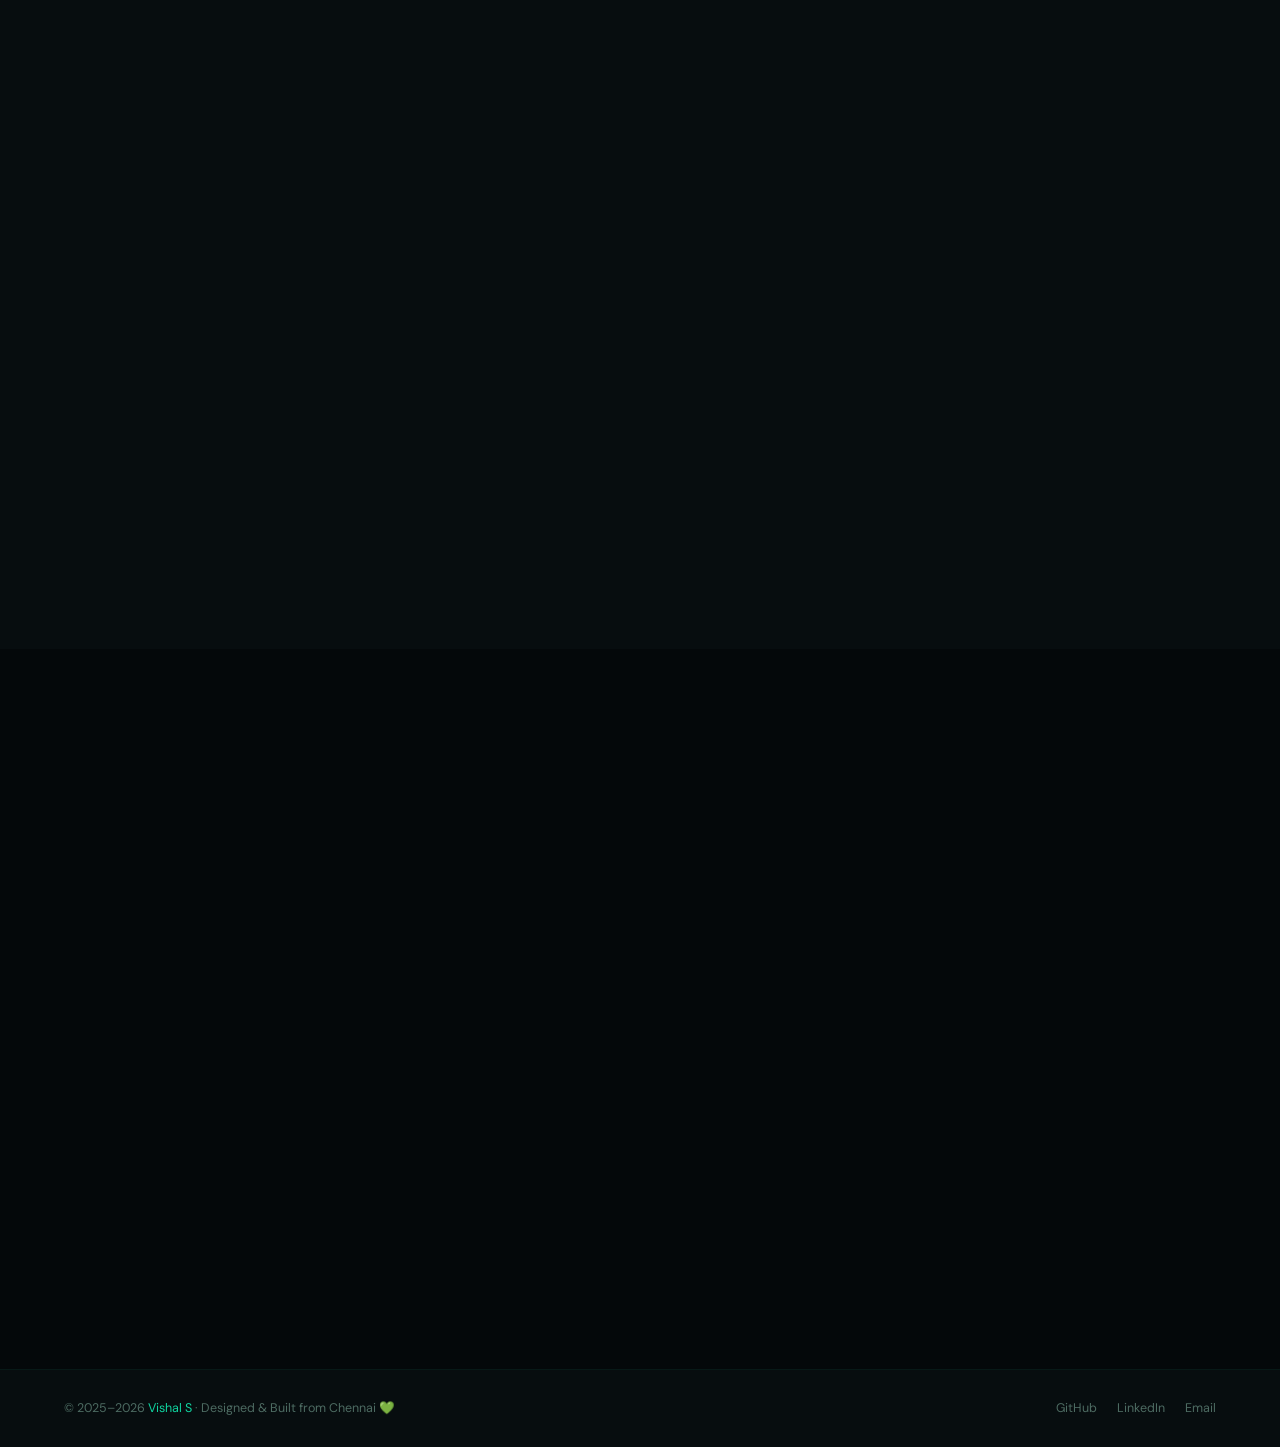
==== commit d5f1dae0: "Improved premium skills carousel UI and scrolling" ====
--- a/index.html
+++ b/index.html
@@ -246,110 +246,171 @@
   </section>
 
   <!-- ════════════ SKILLS ════════════ -->
-  <section id="skills">
-    <div class="skills-particles">
-      <div class="particle"></div>
-      <div class="particle"></div>
-      <div class="particle"></div>
-      <div class="particle"></div>
-      <div class="particle"></div>
-      <div class="particle"></div>
-      <div class="particle"></div>
-      <div class="particle"></div>
-      <div class="particle"></div>
-    </div>
+<section id="skills">
+
+  <div class="skills-particles">
+    <div class="particle"></div>
+    <div class="particle"></div>
+    <div class="particle"></div>
+    <div class="particle"></div>
+    <div class="particle"></div>
+    <div class="particle"></div>
+    <div class="particle"></div>
+    <div class="particle"></div>
+    <div class="particle"></div>
+  </div>
+
+  <div class="skills-head-wrap">
     <div class="chip rv">Technical Arsenal</div>
     <h2 class="h1 rv">What I Build With</h2>
-    <p class="sub rv">Full-stack from pixels to production — every layer covered.</p>
-    <div class="skills-carousel-container">
-      <div class="skills-carousel">
-        <div class="skill-card" data-skill="frontend">
-          <div class="skill-card-inner">
-            <div class="skill-icon">🎨</div>
-            <div class="skill-name">Frontend</div>
-            <div class="skill-tags">
-              <span class="skill-tag">HTML5</span>
-              <span class="skill-tag">CSS3</span>
-              <span class="skill-tag">JavaScript</span>
-              <span class="skill-tag">React.js</span>
-              <span class="skill-tag">Responsive Design</span>
-              <span class="skill-tag">UI/UX</span>
-            </div>
-          </div>
-        </div>
-        <div class="skill-card" data-skill="backend">
-          <div class="skill-card-inner">
-            <div class="skill-icon">⚙️</div>
-            <div class="skill-name">Backend & APIs</div>
-            <div class="skill-tags">
-              <span class="skill-tag">Node.js</span>
-              <span class="skill-tag">Express.js</span>
-              <span class="skill-tag">REST APIs</span>
-              <span class="skill-tag">Firebase</span>
-              <span class="skill-tag">PHP</span>
-              <span class="skill-tag">SQL</span>
-            </div>
-          </div>
-        </div>
-        <div class="skill-card" data-skill="languages">
-          <div class="skill-card-inner">
-            <div class="skill-icon">💻</div>
-            <div class="skill-name">Languages</div>
-            <div class="skill-tags">
-              <span class="skill-tag">JavaScript</span>
-              <span class="skill-tag">Java</span>
-              <span class="skill-tag">C</span>
-              <span class="skill-tag">HTML/CSS</span>
-              <span class="skill-tag">SQL</span>
-            </div>
-          </div>
-        </div>
-        <div class="skill-card" data-skill="tools">
-          <div class="skill-card-inner">
-            <div class="skill-icon">🛠</div>
-            <div class="skill-name">Dev Tools</div>
-            <div class="skill-tags">
-              <span class="skill-tag">GitHub</span>
-              <span class="skill-tag">VS Code</span>
-              <span class="skill-tag">Firebase Firestore</span>
-              <span class="skill-tag">ExcelJS</span>
-              <span class="skill-tag">PDFKit</span>
-              <span class="skill-tag">Render</span>
-            </div>
-          </div>
-        </div>
-        <div class="skill-card" data-skill="design">
-          <div class="skill-card-inner">
-            <div class="skill-icon">🎭</div>
-            <div class="skill-name">UI/UX Design</div>
-            <div class="skill-tags">
-              <span class="skill-tag">Figma</span>
-              <span class="skill-tag">Wireframing</span>
-              <span class="skill-tag">Prototyping</span>
-              <span class="skill-tag">User Research</span>
-              <span class="skill-tag">Design Systems</span>
-            </div>
-          </div>
-        </div>
-        <div class="skill-card" data-skill="cs">
-          <div class="skill-card-inner">
-            <div class="skill-icon">🧠</div>
-            <div class="skill-name">Core CS</div>
-            <div class="skill-tags">
-              <span class="skill-tag">DSA</span>
-              <span class="skill-tag">OOP</span>
-              <span class="skill-tag">Problem Solving</span>
-              <span class="skill-tag">Agile</span>
-              <span class="skill-tag">Team Leadership</span>
-            </div>
-          </div>
-        </div>
-      </div>
-      <div class="carousel-progress">
-        <div class="progress-bar"></div>
-      </div>
-    </div>
-  </section>
+    <p class="sub rv">
+      Full-stack from pixels to production — every layer covered.
+    </p>
+  </div>
+
+  <div class="skills-carousel-container rv">
+
+    <div class="skills-carousel" id="skillsCarousel">
+
+      <!-- FRONTEND -->
+      <div class="skill-card" data-skill="frontend">
+        <div class="skill-card-inner">
+
+          <div class="skill-icon">🎨</div>
+
+          <div class="skill-name">
+            Frontend
+          </div>
+
+          <div class="skill-tags">
+            <span class="skill-tag">HTML5</span>
+            <span class="skill-tag">CSS3</span>
+            <span class="skill-tag">JavaScript</span>
+            <span class="skill-tag">React.js</span>
+            <span class="skill-tag">Responsive Design</span>
+            <span class="skill-tag">UI/UX</span>
+          </div>
+
+        </div>
+      </div>
+
+      <!-- BACKEND -->
+      <div class="skill-card" data-skill="backend">
+        <div class="skill-card-inner">
+
+          <div class="skill-icon">⚙️</div>
+
+          <div class="skill-name">
+            Backend & APIs
+          </div>
+
+          <div class="skill-tags">
+            <span class="skill-tag">Node.js</span>
+            <span class="skill-tag">Express.js</span>
+            <span class="skill-tag">REST APIs</span>
+            <span class="skill-tag">Firebase</span>
+            <span class="skill-tag">PHP</span>
+            <span class="skill-tag">SQL</span>
+          </div>
+
+        </div>
+      </div>
+
+      <!-- LANGUAGES -->
+      <div class="skill-card" data-skill="languages">
+        <div class="skill-card-inner">
+
+          <div class="skill-icon">💻</div>
+
+          <div class="skill-name">
+            Languages
+          </div>
+
+          <div class="skill-tags">
+            <span class="skill-tag">JavaScript</span>
+            <span class="skill-tag">Java</span>
+            <span class="skill-tag">C</span>
+            <span class="skill-tag">HTML/CSS</span>
+            <span class="skill-tag">SQL</span>
+          </div>
+
+        </div>
+      </div>
+
+      <!-- TOOLS -->
+      <div class="skill-card" data-skill="tools">
+        <div class="skill-card-inner">
+
+          <div class="skill-icon">🛠</div>
+
+          <div class="skill-name">
+            Dev Tools
+          </div>
+
+          <div class="skill-tags">
+            <span class="skill-tag">GitHub</span>
+            <span class="skill-tag">VS Code</span>
+            <span class="skill-tag">Firebase Firestore</span>
+            <span class="skill-tag">ExcelJS</span>
+            <span class="skill-tag">PDFKit</span>
+            <span class="skill-tag">Render</span>
+          </div>
+
+        </div>
+      </div>
+
+      <!-- UI UX -->
+      <div class="skill-card" data-skill="design">
+        <div class="skill-card-inner">
+
+          <div class="skill-icon">🎭</div>
+
+          <div class="skill-name">
+            UI/UX Design
+          </div>
+
+          <div class="skill-tags">
+            <span class="skill-tag">Figma</span>
+            <span class="skill-tag">Wireframing</span>
+            <span class="skill-tag">Prototyping</span>
+            <span class="skill-tag">User Research</span>
+            <span class="skill-tag">Design Systems</span>
+          </div>
+
+        </div>
+      </div>
+
+      <!-- CORE CS -->
+      <div class="skill-card" data-skill="cs">
+        <div class="skill-card-inner">
+
+          <div class="skill-icon">🧠</div>
+
+          <div class="skill-name">
+            Core CS
+          </div>
+
+          <div class="skill-tags">
+            <span class="skill-tag">DSA</span>
+            <span class="skill-tag">OOP</span>
+            <span class="skill-tag">Problem Solving</span>
+            <span class="skill-tag">Agile</span>
+            <span class="skill-tag">Team Leadership</span>
+          </div>
+
+        </div>
+      </div>
+
+    </div>
+
+    <!-- PROGRESS -->
+    <div class="carousel-progress">
+      <div class="progress-bar"></div>
+    </div>
+
+  </div>
+
+</section>
 
   <!-- ════════════ SERVICES ════════════ -->
 <section id="services">
@@ -358,19 +419,37 @@
   <p class="sub rv">Delivering scalable and visually stunning digital experiences.</p>
   <div class="srv-grid">
     <div class="card srv-card rv-l">
+      <div class="srv-scan"></div>
       <div class="srv-ico">💻</div>
       <h3 class="srv-title">Front-End Engineering</h3>
       <p class="srv-desc">Building pixel-perfect, highly interactive, and accessible user interfaces using React, modern CSS, and dynamic animations.</p>
+      <div class="srv-tags">
+        <span>React</span>
+        <span>Motion UI</span>
+        <span>Accessibility</span>
+      </div>
     </div>
     <div class="card srv-card rv">
+      <div class="srv-scan"></div>
       <div class="srv-ico">⚙️</div>
       <h3 class="srv-title">Back-End Architecture</h3>
       <p class="srv-desc">Designing robust APIs, efficient databases, and scalable server-side logic using Node.js, Express, and Firebase.</p>
+      <div class="srv-tags">
+        <span>APIs</span>
+        <span>Firebase</span>
+        <span>Scalable Logic</span>
+      </div>
     </div>
     <div class="card srv-card rv-r">
+      <div class="srv-scan"></div>
       <div class="srv-ico">🎨</div>
       <h3 class="srv-title">UI/UX Design</h3>
       <p class="srv-desc">Crafting intuitive user journeys, wireframing in Figma, and ensuring a premium, user-centered design aesthetic.</p>
+      <div class="srv-tags">
+        <span>Figma</span>
+        <span>Design Systems</span>
+        <span>Prototypes</span>
+      </div>
     </div>
   </div>
 </section>
--- a/style.css
+++ b/style.css
@@ -1300,436 +1300,6 @@
       font-family: var(--ff-h)
     }
 
-    /* ════════════════════════════════════════
-   SKILLS
-════════════════════════════════════════ */
-    #skills {
-      background: var(--ink);
-      position: relative;
-      overflow: hidden;
-      padding: 80px 0;
-    }
-
-    #skills::before {
-      content: '';
-      position: absolute;
-      top: 0;
-      left: 0;
-      right: 0;
-      bottom: 0;
-      background:
-        radial-gradient(circle at 20% 30%, rgba(14, 168, 121, 0.03) 0%, transparent 50%),
-        radial-gradient(circle at 80% 70%, rgba(14, 168, 121, 0.02) 0%, transparent 50%),
-        radial-gradient(circle at 50% 50%, rgba(14, 168, 121, 0.01) 0%, transparent 70%);
-      pointer-events: none;
-    }
-
-    #skills::after {
-      content: '';
-      position: absolute;
-      top: 0;
-      left: 0;
-      right: 0;
-      bottom: 0;
-      background-image:
-        radial-gradient(circle at 25% 25%, rgba(14, 168, 121, 0.05) 0%, transparent 50%),
-        radial-gradient(circle at 75% 75%, rgba(14, 168, 121, 0.03) 0%, transparent 50%);
-      opacity: 0.6;
-      animation: backgroundShift 20s ease-in-out infinite alternate;
-      pointer-events: none;
-    }
-
-    @keyframes backgroundShift {
-      0% { transform: translateX(0) translateY(0) scale(1); }
-      100% { transform: translateX(10px) translateY(-10px) scale(1.05); }
-    }
-
-    .skills-carousel-container {
-      position: relative;
-      width: 100%;
-      height: 500px;
-      perspective: 1200px;
-      overflow: hidden;
-      display: flex;
-      justify-content: center;
-      align-items: center;
-      padding-inline: clamp(24px, 4vw, 80px);
-    }
-
-    .skills-carousel-container::before {
-      content: '';
-      position: absolute;
-      top: 0;
-      left: 0;
-      right: 0;
-      bottom: 0;
-      background: radial-gradient(
-        ellipse at center,
-        transparent 30%,
-        rgba(0, 0, 0, 0.1) 70%,
-        rgba(0, 0, 0, 0.3) 100%
-      );
-      pointer-events: none;
-      z-index: 10;
-    }
-
-    .skills-carousel {
-      position: relative;
-      top: 0;
-      left: 0;
-      width: max-content;
-      min-width: 100%;
-      padding-inline: clamp(300px, 34vw, 380px);
-      height: 100%;
-      display: flex;
-      gap: 40px;
-      align-items: center;
-      transform-style: preserve-3d;
-      will-change: transform;
-      box-sizing: border-box;
-    }
-
-    .skill-card {
-      position: relative;
-      flex: 0 0 auto;
-      width: min(32vw, 400px);
-      min-width: 280px;
-      height: 320px;
-      margin: 0;
-      transform-style: preserve-3d;
-      transition: opacity 0.4s ease, transform 0.4s ease, filter 0.4s ease;
-      cursor: pointer;
-    }
-
-    .skill-card-inner {
-      position: relative;
-      width: 100%;
-      height: 100%;
-      background: rgba(13, 22, 24, 0.8);
-      backdrop-filter: blur(20px) saturate(180%);
-      -webkit-backdrop-filter: blur(20px) saturate(180%);
-      border: 1px solid rgba(14, 168, 121, 0.1);
-      border-radius: 24px;
-      padding: 32px;
-      display: flex;
-      flex-direction: column;
-      align-items: center;
-      text-align: center;
-      transform-style: preserve-3d;
-      box-shadow:
-        0 8px 32px rgba(0, 0, 0, 0.3),
-        0 0 0 1px rgba(14, 168, 121, 0.05),
-        inset 0 1px 0 rgba(255, 255, 255, 0.1);
-      transition: all 0.4s cubic-bezier(0.23, 1, 0.32, 1);
-      overflow: hidden;
-    }
-
-    .skill-card-inner::before {
-      content: '';
-      position: absolute;
-      top: 0;
-      left: 0;
-      right: 0;
-      bottom: 0;
-      background: linear-gradient(135deg,
-        rgba(14, 168, 121, 0.1) 0%,
-        rgba(14, 168, 121, 0.05) 25%,
-        transparent 50%,
-        rgba(14, 168, 121, 0.02) 75%,
-        rgba(14, 168, 121, 0.05) 100%
-      );
-      border-radius: 24px;
-      pointer-events: none;
-      opacity: 0;
-      transition: opacity 0.4s ease;
-      z-index: 1;
-    }
-
-    .skill-card-inner::after {
-      content: '';
-      position: absolute;
-      top: -50%;
-      left: -50%;
-      width: 200%;
-      height: 200%;
-      background: conic-gradient(
-        from 0deg,
-        transparent,
-        rgba(14, 168, 121, 0.1),
-        transparent 60deg,
-        transparent 120deg,
-        rgba(14, 168, 121, 0.05),
-        transparent 180deg,
-        transparent 240deg,
-        rgba(14, 168, 121, 0.08),
-        transparent 300deg,
-        transparent
-      );
-      animation: rotate 8s linear infinite;
-      opacity: 0;
-      transition: opacity 0.4s ease;
-      pointer-events: none;
-      z-index: 0;
-    }
-
-    @keyframes rotate {
-      from { transform: rotate(0deg); }
-      to { transform: rotate(360deg); }
-    }
-
-    .skill-card:hover .skill-card-inner::before {
-      opacity: 1;
-    }
-
-    .skill-card:hover .skill-card-inner::after {
-      opacity: 0.6;
-    }
-
-    .skill-card:hover .skill-card-inner {
-      transform: translateZ(20px) rotateX(2deg);
-      border-color: rgba(14, 168, 121, 0.3);
-      box-shadow:
-        0 20px 60px rgba(0, 0, 0, 0.4),
-        0 0 0 1px rgba(14, 168, 121, 0.2),
-        0 0 40px rgba(14, 168, 121, 0.1),
-        inset 0 1px 0 rgba(255, 255, 255, 0.15);
-    }
-
-    .skill-icon {
-      width: 64px;
-      height: 64px;
-      background: linear-gradient(135deg, rgba(14, 168, 121, 0.1), rgba(14, 168, 121, 0.05));
-      border: 1px solid rgba(14, 168, 121, 0.2);
-      border-radius: 20px;
-      display: flex;
-      align-items: center;
-      justify-content: center;
-      font-size: 28px;
-      margin-bottom: 20px;
-      position: relative;
-      transform-style: preserve-3d;
-      transition: all 0.4s cubic-bezier(0.23, 1, 0.32, 1);
-    }
-
-    .skill-card:hover .skill-icon {
-      transform: scale(1.1) rotateY(-5deg);
-      background: linear-gradient(135deg, rgba(14, 168, 121, 0.2), rgba(14, 168, 121, 0.1));
-      border-color: rgba(14, 168, 121, 0.4);
-      box-shadow: 0 0 30px rgba(14, 168, 121, 0.3);
-    }
-
-    .skill-name {
-      font-family: var(--ff-h);
-      font-size: 18px;
-      font-weight: 700;
-      color: var(--txt);
-      margin-bottom: 20px;
-      transform-style: preserve-3d;
-      transition: all 0.3s ease;
-    }
-
-    .skill-card:hover .skill-name {
-      color: var(--em2);
-      transform: translateZ(5px);
-    }
-
-    .skill-tags {
-      display: flex;
-      flex-wrap: wrap;
-      gap: 8px;
-      justify-content: center;
-      transform-style: preserve-3d;
-    }
-
-    .skill-tag {
-      padding: 6px 14px;
-      background: rgba(14, 168, 121, 0.05);
-      border: 1px solid rgba(14, 168, 121, 0.1);
-      border-radius: 20px;
-      font-size: 12px;
-      color: var(--txt2);
-      transition: all 0.3s cubic-bezier(0.23, 1, 0.32, 1);
-      transform-style: preserve-3d;
-      opacity: 0;
-      animation: tagFadeIn 0.6s ease forwards;
-    }
-
-    .skill-tag:nth-child(1) { animation-delay: 0.1s; }
-    .skill-tag:nth-child(2) { animation-delay: 0.2s; }
-    .skill-tag:nth-child(3) { animation-delay: 0.3s; }
-    .skill-tag:nth-child(4) { animation-delay: 0.4s; }
-    .skill-tag:nth-child(5) { animation-delay: 0.5s; }
-    .skill-tag:nth-child(6) { animation-delay: 0.6s; }
-
-    .skill-card:hover .skill-tag {
-      background: rgba(14, 168, 121, 0.1);
-      border-color: rgba(14, 168, 121, 0.3);
-      color: var(--em3);
-      transform: translateZ(3px) scale(1.05);
-    }
-
-    @keyframes tagFadeIn {
-      from {
-        opacity: 0;
-        transform: translateY(10px) translateZ(0);
-      }
-      to {
-        opacity: 1;
-        transform: translateY(0) translateZ(0);
-      }
-    }
-
-    .carousel-progress {
-      position: absolute;
-      bottom: -40px;
-      left: 50%;
-      transform: translateX(-50%);
-      width: 200px;
-      height: 2px;
-      background: rgba(14, 168, 121, 0.1);
-      border-radius: 1px;
-      overflow: hidden;
-    }
-
-    .progress-bar {
-      height: 100%;
-      background: linear-gradient(90deg, var(--em), var(--em2));
-      border-radius: 1px;
-      width: 0%;
-      transition: width 0.3s ease;
-      box-shadow: 0 0 10px rgba(14, 168, 121, 0.5);
-    }
-
-    /* Floating particles */
-    .skills-particles {
-      position: absolute;
-      top: 0;
-      left: 0;
-      width: 100%;
-      height: 100%;
-      pointer-events: none;
-      overflow: hidden;
-    }
-
-    .particle {
-      position: absolute;
-      width: 2px;
-      height: 2px;
-      background: rgba(14, 168, 121, 0.6);
-      border-radius: 50%;
-      animation: particleFloat 8s ease-in-out infinite;
-    }
-
-    .particle:nth-child(1) { left: 10%; top: 20%; animation-delay: 0s; }
-    .particle:nth-child(2) { left: 20%; top: 60%; animation-delay: 1s; }
-    .particle:nth-child(3) { left: 30%; top: 30%; animation-delay: 2s; }
-    .particle:nth-child(4) { left: 40%; top: 80%; animation-delay: 3s; }
-    .particle:nth-child(5) { left: 50%; top: 40%; animation-delay: 4s; }
-    .particle:nth-child(6) { left: 60%; top: 70%; animation-delay: 5s; }
-    .particle:nth-child(7) { left: 70%; top: 25%; animation-delay: 6s; }
-    .particle:nth-child(8) { left: 80%; top: 55%; animation-delay: 7s; }
-    .particle:nth-child(9) { left: 90%; top: 35%; animation-delay: 8s; }
-
-    @keyframes particleFloat {
-      0%, 100% {
-        transform: translateY(100vh) translateX(0) scale(1);
-        opacity: 0;
-      }
-      50% {
-        transform: translateY(50vh) translateX(10px) scale(1.2);
-        opacity: 0.8;
-      }
-    }
-
-    /* Active card styling */
-    .skill-card.active {
-      z-index: 100;
-    }
-
-    .skill-card.active .skill-card-inner {
-      border-color: rgba(14, 168, 121, 0.4);
-      box-shadow:
-        0 20px 60px rgba(0, 0, 0, 0.5),
-        0 0 0 1px rgba(14, 168, 121, 0.3),
-        0 0 40px rgba(14, 168, 121, 0.2),
-        inset 0 1px 0 rgba(255, 255, 255, 0.15);
-    }
-
-    .skill-card.active .skill-card-inner::after {
-      opacity: 0.8;
-    }
-
-    /* Responsive adjustments */
-    @media (max-width: 768px) {
-      .skills-carousel-container {
-        height: 400px;
-      }
-
-      .skills-carousel {
-        width: calc(100vw * 6);
-      }
-
-      .skill-card {
-        width: calc(100vw - 40px);
-        max-width: none;
-        min-width: 280px;
-        margin: 0 20px;
-      }
-
-      .skill-card-inner {
-        padding: 24px;
-      }
-
-      .skill-icon {
-        width: 56px;
-        height: 56px;
-        font-size: 24px;
-      }
-
-      .skill-name {
-        font-size: 16px;
-      }
-
-      .skill-tag {
-        font-size: 11px;
-        padding: 4px 12px;
-      }
-
-      .carousel-progress {
-        width: 150px;
-      }
-    }
-
-    @media (max-width: 480px) {
-      .skills-carousel-container {
-        height: 350px;
-      }
-
-      .skill-card-inner {
-        padding: 20px;
-      }
-
-      .skill-icon {
-        width: 48px;
-        height: 48px;
-        font-size: 20px;
-        margin-bottom: 16px;
-      }
-
-      .skill-name {
-        font-size: 14px;
-        margin-bottom: 16px;
-      }
-
-      .skill-tags {
-        gap: 6px;
-      }
-
-      .skill-tag {
-        font-size: 10px;
-        padding: 3px 8px;
-      }
-    }
 
     /* ════════════════════════════════════════
    FEATURED PROJECT
@@ -3143,13 +2713,225 @@
 .cw-dot.g{background:#27c93f;box-shadow:0 0 5px rgba(39,200,63,0.5)}
 
 /* SERVICES */
-#services{background:var(--ink)}
-.srv-grid{display:grid;grid-template-columns:repeat(auto-fit,minmax(280px,1fr));gap:20px}
-.srv-card{padding:36px 30px;display:flex;flex-direction:column;align-items:flex-start}
-.srv-ico{width:56px;height:56px;background:var(--em-gs);border-radius:14px;display:flex;align-items:center;justify-content:center;font-size:26px;border:1px solid var(--bdr);margin-bottom:24px;transition:transform .4s var(--ease)}
-.srv-card:hover .srv-ico{transform:translateY(-5px) scale(1.08) rotate(5deg);background:var(--em-g);border-color:var(--em);box-shadow:0 0 20px rgba(14,168,121,.3)}
-.srv-title{font-family:var(--ff-h);font-size:20px;font-weight:800;color:var(--txt);margin-bottom:12px;letter-spacing:-.5px}
-.srv-desc{font-size:14.5px;color:var(--txt2);line-height:1.7}
+#services{
+  position:relative;
+  isolation:isolate;
+  overflow:hidden;
+  background:#04080a;
+}
+#services > *{
+  position:relative;
+  z-index:1;
+}
+#services::before,
+#services::after{
+  content:"";
+  position:absolute;
+  inset:0;
+  pointer-events:none;
+}
+#services::before{
+  z-index:0;
+  background:
+    radial-gradient(ellipse at 20% 34%, rgba(14,168,121,.06), transparent 38%),
+    radial-gradient(ellipse at 82% 72%, rgba(56,189,248,.035), transparent 42%);
+  opacity:1;
+}
+#services::after{
+  z-index:0;
+  background:
+    linear-gradient(180deg, rgba(4,8,10,1), rgba(4,8,10,0) 16%, rgba(4,8,10,0) 84%, rgba(4,8,10,1)),
+    linear-gradient(90deg, rgba(14,168,121,.018) 1px, transparent 1px),
+    linear-gradient(rgba(14,168,121,.018) 1px, transparent 1px);
+  background-size:auto, 120px 120px, 120px 120px;
+  opacity:.42;
+}
+.srv-grid{
+  display:grid;
+  grid-template-columns:repeat(3,minmax(0,1fr));
+  gap:clamp(18px,2vw,28px);
+  perspective:1200px;
+}
+.srv-card{
+  --mx:50%;
+  --my:18%;
+  position:relative;
+  min-height:300px;
+  padding:clamp(30px,3vw,46px);
+  display:flex;
+  flex-direction:column;
+  align-items:flex-start;
+  overflow:hidden;
+  border:1px solid rgba(255,255,255,.07);
+  border-radius:28px;
+  background:
+    radial-gradient(circle at var(--mx) var(--my), rgba(77,235,181,.13), transparent 34%),
+    linear-gradient(145deg, rgba(255,255,255,.055), rgba(255,255,255,.016) 48%, rgba(14,168,121,.035)),
+    rgba(4,12,12,.72);
+  box-shadow:
+    0 24px 70px rgba(0,0,0,.38),
+    inset 0 1px 0 rgba(255,255,255,.08);
+  backdrop-filter:blur(14px) saturate(140%);
+  -webkit-backdrop-filter:blur(14px) saturate(140%);
+  transform:translate3d(0,0,0) rotateX(var(--srv-rx,0deg)) rotateY(var(--srv-ry,0deg));
+  transform-style:preserve-3d;
+  transition:transform .35s var(--ease), border-color .32s ease, box-shadow .32s ease, background .32s ease, opacity .32s ease;
+  will-change:transform;
+}
+.srv-grid:has(.srv-card:hover) .srv-card:not(:hover){
+  opacity:.68;
+  transform:scale(.985);
+}
+.srv-card::before,
+.srv-card::after{
+  content:"";
+  position:absolute;
+  pointer-events:none;
+}
+.srv-card::before{
+  inset:0;
+  background:
+    linear-gradient(90deg, transparent, rgba(77,235,181,.5), transparent) 0 0/100% 1px no-repeat,
+    linear-gradient(180deg, rgba(255,255,255,.09), transparent 34%);
+  opacity:.2;
+}
+.srv-card::after{
+  inset:auto 28px 26px;
+  height:1px;
+  background:linear-gradient(90deg, rgba(77,235,181,.72), transparent);
+  transform:scaleX(.25);
+  transform-origin:left;
+  opacity:.36;
+  transition:transform .45s var(--ease), opacity .3s ease;
+}
+.srv-card:hover{
+  border-color:rgba(77,235,181,.34);
+  box-shadow:
+    0 34px 90px rgba(0,0,0,.52),
+    0 0 44px rgba(16,212,160,.12),
+    inset 0 1px 0 rgba(255,255,255,.14);
+  transform:translate3d(0,-8px,0) rotateX(var(--srv-rx,0deg)) rotateY(var(--srv-ry,0deg));
+}
+.srv-card:hover::after{
+  transform:scaleX(1);
+  opacity:.82;
+}
+.srv-scan{
+  position:absolute;
+  inset:-40% auto auto -30%;
+  width:55%;
+  height:180%;
+  pointer-events:none;
+  background:linear-gradient(90deg, transparent, rgba(255,255,255,.13), transparent);
+  transform:rotate(18deg) translateX(-130%);
+  opacity:0;
+}
+.srv-card:hover .srv-scan{
+  animation:srvCardScan 1.15s var(--ease);
+}
+.srv-ico{
+  position:relative;
+  z-index:1;
+  width:64px;
+  height:64px;
+  background:rgba(14,168,121,.07);
+  border-radius:18px;
+  display:flex;
+  align-items:center;
+  justify-content:center;
+  font-size:28px;
+  border:1px solid rgba(77,235,181,.18);
+  margin-bottom:42px;
+  box-shadow:0 0 0 1px rgba(77,235,181,.04), inset 0 1px 0 rgba(255,255,255,.08);
+  transform:translateZ(36px);
+  transition:transform .4s var(--ease), border-color .3s ease, box-shadow .3s ease, background .3s ease;
+}
+.srv-ico::before{
+  content:"";
+  position:absolute;
+  inset:-12px;
+  border-radius:24px;
+  background:radial-gradient(circle, rgba(77,235,181,.22), transparent 64%);
+  opacity:.45;
+  animation:srvIconAura 3.8s ease-in-out infinite;
+}
+.srv-card:hover .srv-ico{
+  transform:translateZ(54px) translateY(-5px) scale(1.08);
+  background:rgba(14,168,121,.12);
+  border-color:rgba(77,235,181,.42);
+  box-shadow:0 0 34px rgba(77,235,181,.18), inset 0 1px 0 rgba(255,255,255,.16);
+}
+.srv-title{
+  position:relative;
+  z-index:1;
+  font-family:var(--ff-h);
+  font-size:clamp(22px,2vw,30px);
+  font-weight:800;
+  color:var(--txt);
+  margin-bottom:16px;
+  letter-spacing:-.7px;
+  line-height:1.08;
+  transform:translateZ(28px);
+}
+.srv-desc{
+  position:relative;
+  z-index:1;
+  max-width:58ch;
+  font-size:15px;
+  color:var(--txt2);
+  line-height:1.78;
+  transform:translateZ(22px);
+}
+.srv-tags{
+  position:relative;
+  z-index:1;
+  display:flex;
+  flex-wrap:wrap;
+  gap:9px;
+  margin-top:auto;
+  padding-top:24px;
+  transform:translateZ(24px);
+}
+.srv-tags span{
+  display:inline-flex;
+  align-items:center;
+  min-height:30px;
+  padding:7px 11px;
+  border-radius:999px;
+  border:1px solid rgba(255,255,255,.07);
+  background:rgba(255,255,255,.035);
+  color:var(--txt2);
+  font-size:11px;
+  font-weight:800;
+  line-height:1;
+  opacity:.88;
+  transition:color .2s ease, border-color .2s ease, background .2s ease, transform .2s var(--ease);
+}
+.srv-card:hover .srv-tags span{
+  color:#effff9;
+  border-color:rgba(77,235,181,.22);
+  background:rgba(14,168,121,.075);
+}
+.srv-tags span:hover{
+  transform:translateY(-2px);
+}
+@keyframes srvCardScan{
+  0%{opacity:0;transform:rotate(18deg) translateX(-130%)}
+  20%,70%{opacity:.8}
+  100%{opacity:0;transform:rotate(18deg) translateX(280%)}
+}
+@keyframes srvIconAura{
+  0%,100%{opacity:.28;transform:scale(.92)}
+  50%{opacity:.62;transform:scale(1.08)}
+}
+@media(max-width:980px){
+  .srv-grid{grid-template-columns:1fr}
+  .srv-card{min-height:260px}
+}
+@media(max-width:560px){
+  .srv-card{padding:28px 24px;border-radius:22px}
+  .srv-ico{margin-bottom:32px}
+}
 
 /* CHATBOT */
 #chat-widget {position:fixed;bottom:30px;right:30px;z-index:900;display:flex;flex-direction:column;align-items:flex-end}
@@ -3189,3 +2971,505 @@
     margin-bottom: 12px;
   }
 }
+
+/* ════════════════════════════════════════
+   TECHNICAL ARSENAL
+════════════════════════════════════════ */
+#skills {
+  position: relative;
+  isolation: isolate;
+  overflow: hidden;
+  padding: clamp(96px, 12vw, 150px) 0 clamp(88px, 10vw, 130px);
+  background:
+    radial-gradient(circle at 50% 46%, rgba(16, 212, 160, .13), transparent 32%),
+    radial-gradient(circle at 14% 26%, rgba(56, 189, 248, .08), transparent 28%),
+    linear-gradient(180deg, #030707 0%, var(--ink) 48%, #030707 100%);
+}
+
+#skills::before,
+#skills::after {
+  content: "";
+  position: absolute;
+  inset: 0;
+  pointer-events: none;
+}
+
+#skills::before {
+  z-index: -3;
+  background-image:
+    linear-gradient(rgba(14, 168, 121, .07) 1px, transparent 1px),
+    linear-gradient(90deg, rgba(14, 168, 121, .055) 1px, transparent 1px);
+  background-size: 72px 72px;
+  mask-image: radial-gradient(circle at center, #000 0 42%, transparent 76%);
+  opacity: .34;
+}
+
+#skills::after {
+  z-index: 6;
+  background:
+    radial-gradient(ellipse at center, transparent 42%, rgba(0, 0, 0, .55) 100%),
+    linear-gradient(90deg, rgba(4, 8, 10, .86), transparent 16%, transparent 84%, rgba(4, 8, 10, .86));
+}
+
+.skills-particles {
+  position: absolute;
+  inset: 0;
+  z-index: -2;
+  overflow: hidden;
+  pointer-events: none;
+}
+
+.particle {
+  position: absolute;
+  width: 3px;
+  height: 3px;
+  border-radius: 50%;
+  background: rgba(77, 235, 181, .78);
+  box-shadow: 0 0 18px rgba(16, 212, 160, .72);
+  opacity: .36;
+  animation: arsenalParticle 11s linear infinite;
+}
+
+.particle:nth-child(1) { left: 8%; animation-delay: -1s; animation-duration: 13s; }
+.particle:nth-child(2) { left: 18%; animation-delay: -7s; animation-duration: 16s; }
+.particle:nth-child(3) { left: 29%; animation-delay: -4s; animation-duration: 12s; }
+.particle:nth-child(4) { left: 41%; animation-delay: -9s; animation-duration: 15s; }
+.particle:nth-child(5) { left: 53%; animation-delay: -2s; animation-duration: 14s; }
+.particle:nth-child(6) { left: 66%; animation-delay: -6s; animation-duration: 17s; }
+.particle:nth-child(7) { left: 76%; animation-delay: -3s; animation-duration: 12s; }
+.particle:nth-child(8) { left: 86%; animation-delay: -8s; animation-duration: 15s; }
+.particle:nth-child(9) { left: 94%; animation-delay: -5s; animation-duration: 13s; }
+
+@keyframes arsenalParticle {
+  from { transform: translate3d(0, 110%, 0); opacity: 0; }
+  18%, 72% { opacity: .42; }
+  to { transform: translate3d(18px, -20%, 0); opacity: 0; }
+}
+
+.skills-head-wrap {
+  position: relative;
+  z-index: 7;
+  width: min(1180px, 90vw);
+  margin: 0 auto clamp(38px, 6vw, 70px);
+}
+
+.skills-head-wrap::after {
+  content: "";
+  position: absolute;
+  left: -4%;
+  bottom: -34px;
+  width: min(460px, 72vw);
+  height: 1px;
+  background: linear-gradient(90deg, transparent, rgba(77, 235, 181, .64), transparent);
+  opacity: .48;
+  animation: arsenalHeaderRay 4.8s ease-in-out infinite;
+}
+
+.skills-head-wrap .chip {
+  text-transform: uppercase;
+  letter-spacing: 2px;
+}
+
+.skills-head-wrap .h1 {
+  margin-top: 16px;
+  margin-bottom: 14px;
+}
+
+.skills-head-wrap .sub {
+  max-width: 620px;
+}
+
+.skills-carousel-container {
+  --card-w: clamp(288px, 31vw, 390px);
+  position: relative;
+  z-index: 7;
+  width: 100%;
+  perspective: 1400px;
+  transform-style: preserve-3d;
+}
+
+.skills-carousel-container::before,
+.skills-carousel-container::after {
+  content: "";
+  position: absolute;
+  top: 8px;
+  bottom: 32px;
+  z-index: 4;
+  width: min(14vw, 170px);
+  pointer-events: none;
+}
+
+.skills-carousel-container::before {
+  left: 0;
+  background: linear-gradient(90deg, var(--ink), transparent);
+}
+
+.skills-carousel-container::after {
+  right: 0;
+  background: linear-gradient(270deg, var(--ink), transparent);
+}
+
+.skills-carousel {
+  display: flex;
+  gap: clamp(18px, 2.6vw, 34px);
+  align-items: stretch;
+  overflow-x: auto;
+  overflow-y: hidden;
+  padding: 28px calc((100vw - var(--card-w)) / 2) 54px;
+  scroll-padding-inline: calc((100vw - var(--card-w)) / 2);
+  scroll-snap-type: none;
+  scrollbar-width: none;
+  -ms-overflow-style: none;
+  -webkit-overflow-scrolling: touch;
+  overscroll-behavior-x: contain;
+  cursor: grab;
+  user-select: none;
+  touch-action: pan-x pan-y;
+  transform-style: preserve-3d;
+  will-change: scroll-position;
+}
+
+.skills-carousel::-webkit-scrollbar {
+  display: none;
+}
+
+.skills-carousel.dragging {
+  cursor: grabbing;
+  scroll-snap-type: none;
+}
+
+.skills-carousel.auto-playing {
+  cursor: default;
+  scroll-snap-type: none;
+}
+
+.skill-card {
+  --active: 0;
+  --rx: 0deg;
+  --ry: 0deg;
+  --lift: 0px;
+  --scale: .82;
+  --blur: 1.6px;
+  --tilt-x: 0deg;
+  --tilt-y: 0deg;
+  --glow-x: 50%;
+  --glow-y: 18%;
+  position: relative;
+  flex: 0 0 var(--card-w);
+  min-height: clamp(336px, 34vw, 390px);
+  scroll-snap-align: center;
+  transform:
+    translate3d(0, var(--lift), 0)
+    rotateX(calc(var(--rx) + var(--tilt-x)))
+    rotateY(calc(var(--ry) + var(--tilt-y)))
+    scale(var(--scale));
+  transform-style: preserve-3d;
+  opacity: calc(.58 + (var(--active) * .42));
+  filter: blur(var(--blur)) saturate(calc(.72 + (var(--active) * .38)));
+  transition: filter .28s var(--ease), opacity .28s var(--ease);
+  will-change: transform, opacity, filter;
+  contain: layout style;
+  isolation: isolate;
+  animation: arsenalCardIn .85s var(--ease) both;
+  animation-delay: calc(var(--i, 0) * 75ms);
+}
+
+.skill-card::before,
+.skill-card::after {
+  content: "";
+  position: absolute;
+  inset: -8px;
+  border-radius: 30px;
+  pointer-events: none;
+  opacity: 0;
+  transition: opacity .34s var(--ease), transform .34s var(--ease);
+}
+
+.skill-card::before {
+  z-index: -2;
+  background:
+    radial-gradient(circle at 50% 16%, rgba(77, 235, 181, .24), transparent 42%),
+    radial-gradient(circle at 50% 92%, rgba(56, 189, 248, .12), transparent 48%);
+  filter: blur(14px);
+  transform: scale(.94);
+}
+
+.skill-card::after {
+  z-index: -1;
+  inset: -2px;
+  border-radius: 28px;
+  background:
+    linear-gradient(135deg, rgba(77, 235, 181, .42), transparent 30%, transparent 70%, rgba(56, 189, 248, .28)),
+    radial-gradient(circle at 18% 20%, rgba(77, 235, 181, .7) 0 2px, transparent 3px),
+    radial-gradient(circle at 82% 18%, rgba(77, 235, 181, .48) 0 1.5px, transparent 3px),
+    radial-gradient(circle at 88% 74%, rgba(56, 189, 248, .42) 0 2px, transparent 3px),
+    radial-gradient(circle at 14% 78%, rgba(77, 235, 181, .44) 0 1.5px, transparent 3px);
+  filter: drop-shadow(0 0 12px rgba(77, 235, 181, .34));
+  transform: scale(.98);
+}
+
+.skill-card.active {
+  z-index: 3;
+}
+
+.skill-card.active::before {
+  opacity: .82;
+  transform: scale(1.01);
+  animation: arsenalActiveAura 3.6s ease-in-out infinite;
+}
+
+.skill-card.active::after {
+  opacity: .9;
+  animation: arsenalContainedGlow 3.2s ease-in-out infinite;
+}
+
+.skill-card.active .skill-card-inner {
+  border-color: rgba(77, 235, 181, .48);
+  background:
+    linear-gradient(145deg, rgba(255, 255, 255, .16), rgba(255, 255, 255, .045) 42%, rgba(14, 168, 121, .11)),
+    rgba(8, 18, 18, .82);
+  box-shadow:
+    0 34px 82px rgba(0, 0, 0, .58),
+    0 0 42px rgba(16, 212, 160, .18),
+    0 0 0 1px rgba(77, 235, 181, .16),
+    inset 0 1px 0 rgba(255, 255, 255, .26),
+    inset 0 -30px 70px rgba(16, 212, 160, .06);
+}
+
+.skill-card.active .skill-card-inner::after {
+  box-shadow:
+    inset 0 0 0 1px rgba(77, 235, 181, .34),
+    inset 0 0 42px rgba(77, 235, 181, .045);
+}
+
+.skill-card:hover {
+  --tilt-x: -1.5deg;
+}
+
+.skill-card-inner {
+  position: relative;
+  height: 100%;
+  overflow: hidden;
+  padding: clamp(26px, 3vw, 36px);
+  border: 1px solid rgba(255, 255, 255, .09);
+  border-radius: 26px;
+  background:
+    linear-gradient(145deg, rgba(255, 255, 255, .12), rgba(255, 255, 255, .035) 42%, rgba(14, 168, 121, .055)),
+    rgba(7, 13, 15, .74);
+  box-shadow:
+    0 28px 80px rgba(0, 0, 0, .42),
+    0 0 calc(18px + (var(--active) * 46px)) rgba(16, 212, 160, calc(.02 + (var(--active) * .12))),
+    inset 0 1px 0 rgba(255, 255, 255, .16);
+  backdrop-filter: blur(18px) saturate(145%);
+  -webkit-backdrop-filter: blur(18px) saturate(145%);
+  transform: translateZ(0);
+  transition: border-color .28s ease, box-shadow .28s ease, transform .28s var(--ease);
+}
+
+.skill-card:hover .skill-card-inner {
+  border-color: rgba(77, 235, 181, .42);
+  box-shadow:
+    0 38px 95px rgba(0, 0, 0, .54),
+    0 0 58px rgba(16, 212, 160, .18),
+    inset 0 1px 0 rgba(255, 255, 255, .22);
+  transform: translateY(-8px) translateZ(28px);
+}
+
+.skill-card-inner::before,
+.skill-card-inner::after {
+  content: "";
+  position: absolute;
+  inset: 0;
+  pointer-events: none;
+}
+
+.skill-card-inner::before {
+  background:
+    radial-gradient(circle at var(--glow-x) var(--glow-y), rgba(77, 235, 181, calc(.12 + (var(--active) * .14))), transparent 34%),
+    linear-gradient(120deg, transparent 18%, rgba(255, 255, 255, .13) 48%, transparent 72%);
+  opacity: calc(.22 + (var(--active) * .5));
+  transform: translate3d(calc((var(--active) - .5) * 10px), 0, 0);
+  animation: arsenalGlassSweep 5.2s ease-in-out infinite;
+}
+
+.skill-card-inner::after {
+  border-radius: inherit;
+  box-shadow: inset 0 0 0 1px rgba(77, 235, 181, calc(var(--active) * .18));
+}
+
+.skill-icon,
+.skill-name,
+.skill-tags {
+  position: relative;
+  z-index: 1;
+}
+
+.skill-icon {
+  width: 70px;
+  height: 70px;
+  display: grid;
+  place-items: center;
+  margin-bottom: 28px;
+  border: 1px solid rgba(77, 235, 181, .2);
+  border-radius: 20px;
+  background: rgba(14, 168, 121, .09);
+  box-shadow: 0 0 calc(16px + (var(--active) * 20px)) rgba(16, 212, 160, .16);
+  font-size: 30px;
+  transform: translateZ(34px);
+  animation: arsenalIconPulse 3.6s ease-in-out infinite;
+}
+
+.skill-card.active .skill-icon {
+  border-color: rgba(77, 235, 181, .46);
+  background: rgba(14, 168, 121, .14);
+  transform: translateZ(46px) scale(1.08);
+}
+
+.skill-name {
+  margin-bottom: 22px;
+  color: var(--txt);
+  font-family: var(--ff-h);
+  font-size: clamp(28px, 2.7vw, 34px);
+  font-weight: 800;
+  line-height: 1.02;
+  transform: translateZ(28px);
+}
+
+.skill-card.active .skill-name {
+  color: #f7fffc;
+  text-shadow:
+    0 0 20px rgba(77, 235, 181, .24),
+    0 0 54px rgba(16, 212, 160, .16);
+}
+
+.skill-tags {
+  display: flex;
+  flex-wrap: wrap;
+  gap: 10px;
+  transform: translateZ(22px);
+}
+
+.skill-tag {
+  display: inline-flex;
+  align-items: center;
+  min-height: 34px;
+  padding: 8px 13px;
+  border: 1px solid rgba(255, 255, 255, .075);
+  border-radius: 999px;
+  background: rgba(255, 255, 255, .045);
+  color: var(--txt2);
+  font-size: 12.5px;
+  font-weight: 700;
+  line-height: 1;
+  opacity: 0;
+  transform: translate3d(0, 10px, 0);
+  transition: color .22s ease, border-color .22s ease, background .22s ease, transform .22s var(--ease);
+  animation: arsenalTagIn .58s var(--ease) forwards;
+  animation-delay: calc(260ms + (var(--i, 0) * 75ms) + (var(--tag-i, 0) * 45ms));
+}
+
+.skill-tag:hover {
+  color: #f6fffb;
+  border-color: rgba(77, 235, 181, .32);
+  background: rgba(14, 168, 121, .12);
+  transform: translate3d(0, -2px, 10px);
+}
+
+.carousel-progress {
+  position: relative;
+  z-index: 8;
+  width: min(520px, 76vw);
+  height: 3px;
+  margin: -12px auto 0;
+  overflow: hidden;
+  border-radius: 999px;
+  background: rgba(255, 255, 255, .07);
+}
+
+.progress-bar {
+  width: 0%;
+  height: 100%;
+  border-radius: inherit;
+  background: linear-gradient(90deg, var(--em), var(--em3), var(--sky));
+  box-shadow: 0 0 16px rgba(16, 212, 160, .68);
+  transform-origin: left center;
+}
+
+@keyframes arsenalCardIn {
+  from { opacity: 0; filter: blur(8px); }
+}
+
+@keyframes arsenalHeaderRay {
+  0%, 100% { transform: scaleX(.72); opacity: .28; }
+  50% { transform: scaleX(1); opacity: .7; }
+}
+
+@keyframes arsenalGlassSweep {
+  0%, 100% { background-position: 0% 50%, 0% 50%; }
+  50% { background-position: 100% 50%, 100% 50%; }
+}
+
+@keyframes arsenalActiveAura {
+  0%, 100% { opacity: .58; transform: scale(.98); }
+  50% { opacity: .82; transform: scale(1.02); }
+}
+
+@keyframes arsenalContainedGlow {
+  0% {
+    opacity: .48;
+    transform: scale(.98);
+  }
+
+  50% {
+    opacity: .9;
+    transform: scale(1.012);
+  }
+
+  100% {
+    opacity: .48;
+    transform: scale(.98);
+  }
+}
+
+@keyframes arsenalTagIn {
+  to { opacity: 1; transform: translate3d(0, 0, 0); }
+}
+
+@keyframes arsenalIconPulse {
+  0%, 100% { box-shadow: 0 0 18px rgba(16, 212, 160, .15); }
+  50% { box-shadow: 0 0 32px rgba(16, 212, 160, .28); }
+}
+
+@media (max-width: 900px) {
+  .skills-carousel-container { --card-w: min(82vw, 360px); }
+  .skills-carousel { gap: 18px; padding-bottom: 44px; }
+  .skill-card { min-height: 340px; filter: none; }
+  .skill-card-inner { border-radius: 22px; }
+}
+
+@media (max-width: 560px) {
+  #skills { padding: 88px 0 82px; }
+  #skills::after { background: radial-gradient(ellipse at center, transparent 54%, rgba(0, 0, 0, .56)); }
+  .skills-head-wrap { width: min(88vw, 420px); margin-bottom: 28px; }
+  .skills-carousel-container::before,
+  .skills-carousel-container::after { display: none; }
+  .skill-card { min-height: 330px; }
+  .skill-icon { width: 58px; height: 58px; margin-bottom: 22px; font-size: 25px; }
+  .skill-tags { gap: 8px; }
+  .skill-tag { min-height: 31px; padding: 7px 10px; font-size: 11.5px; }
+}
+
+@media (prefers-reduced-motion: reduce) {
+  .particle,
+  .skill-card,
+  .skill-icon,
+  .skill-tag,
+  .skill-card.active::before,
+  .skill-card.active::after {
+    animation: none;
+  }
+
+  .skill-card {
+    transition: opacity .2s ease;
+  }
+}
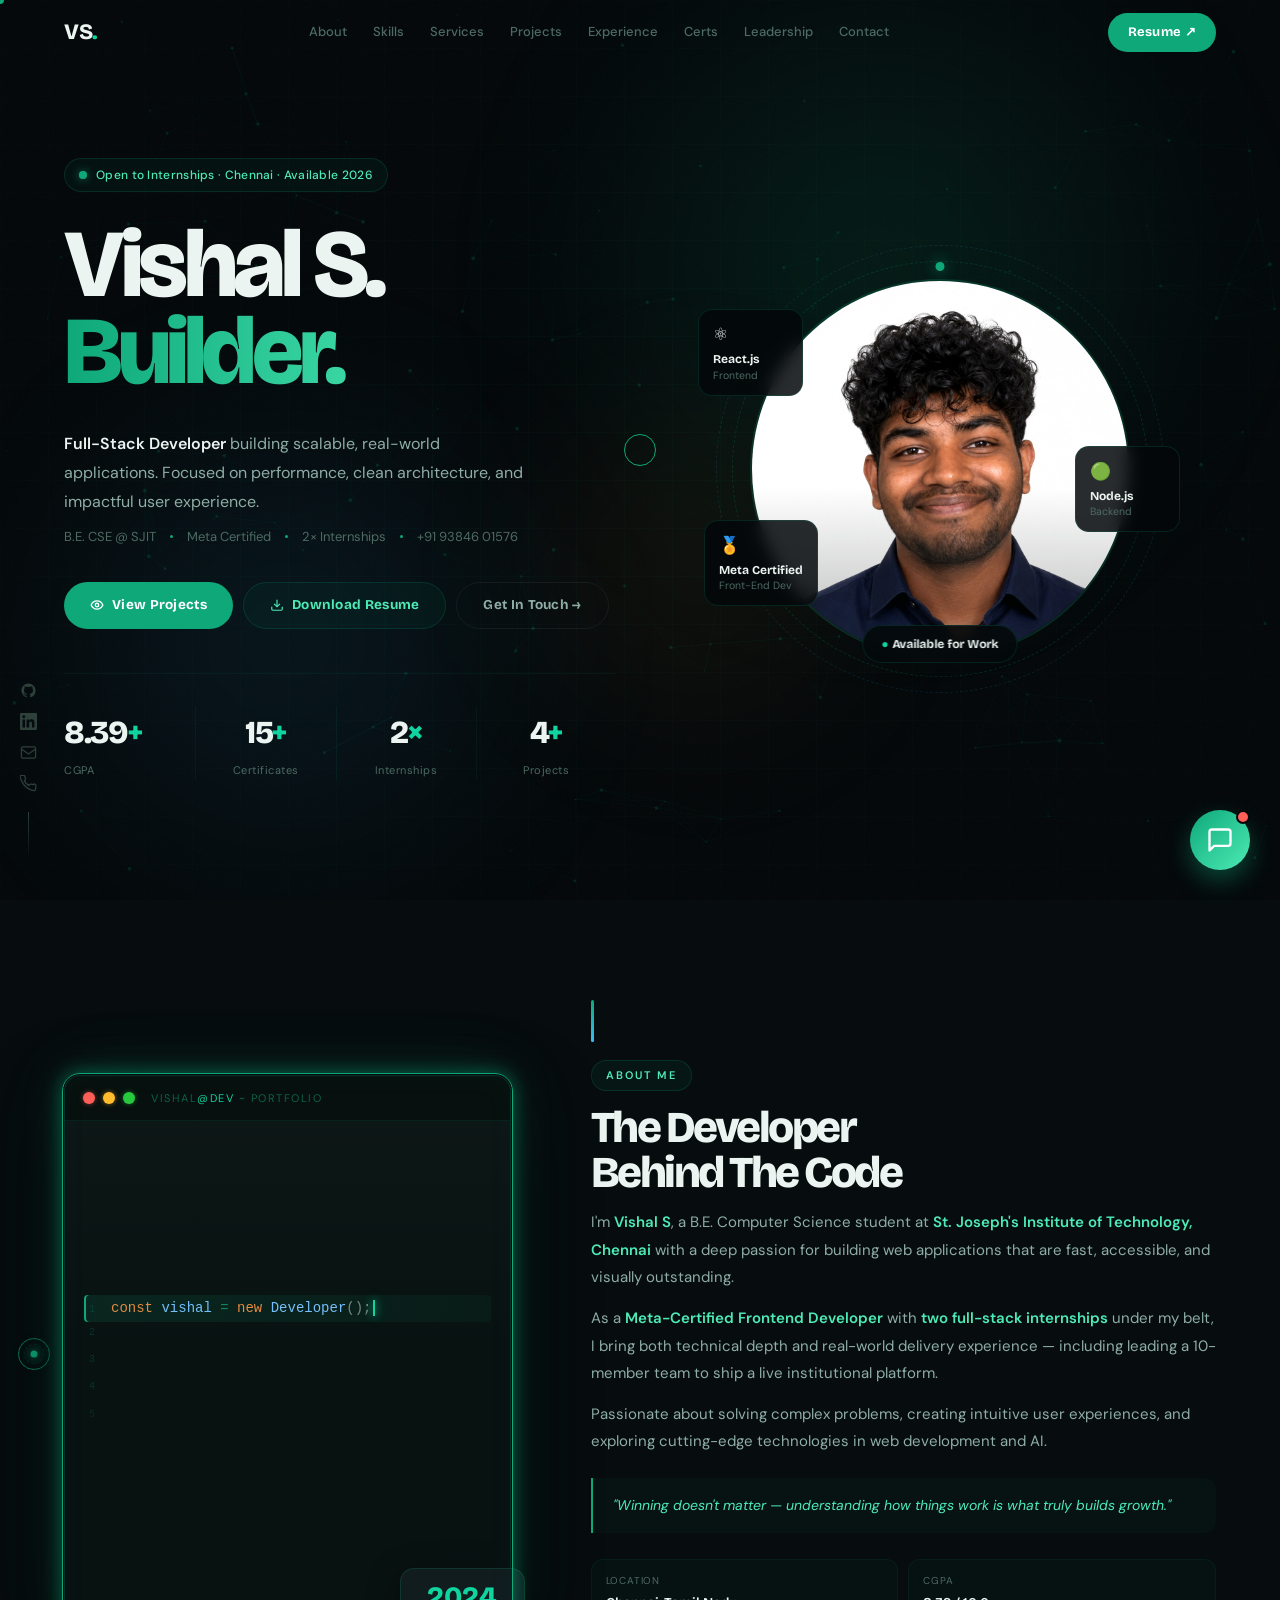
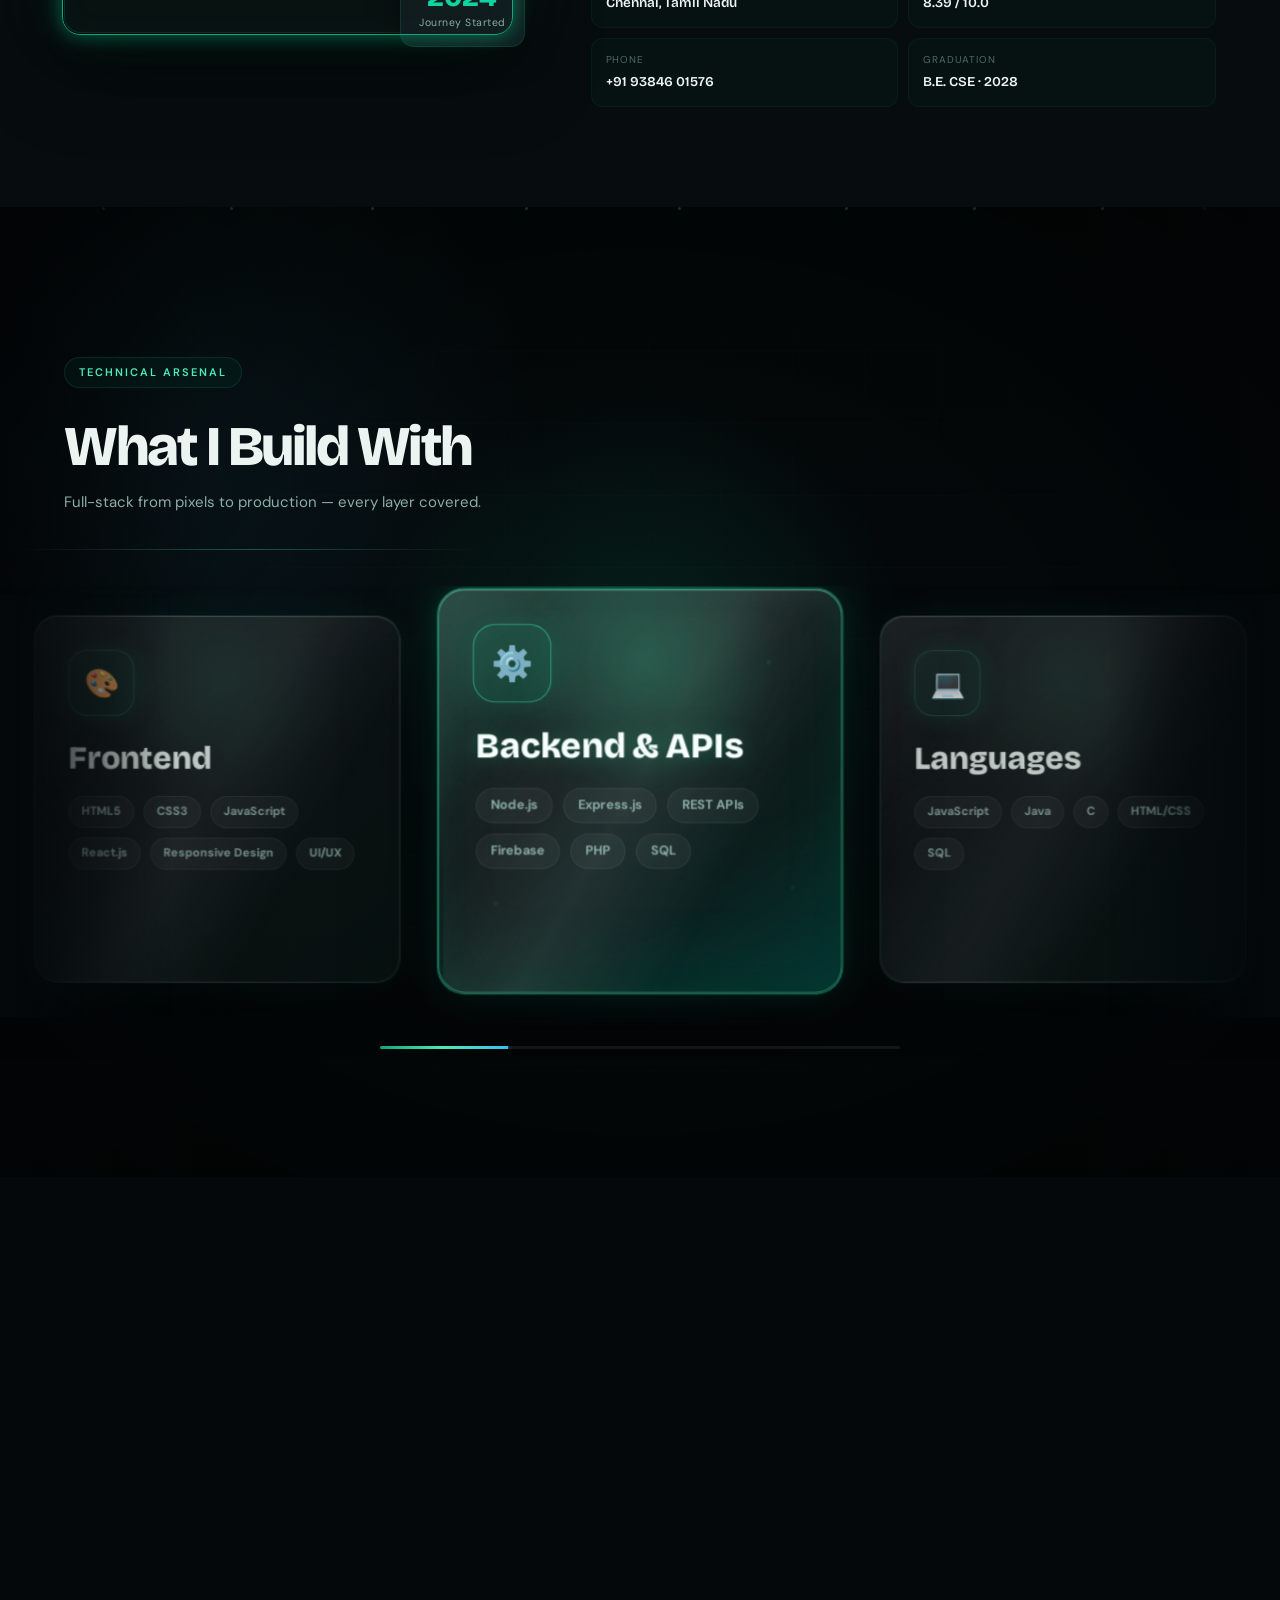
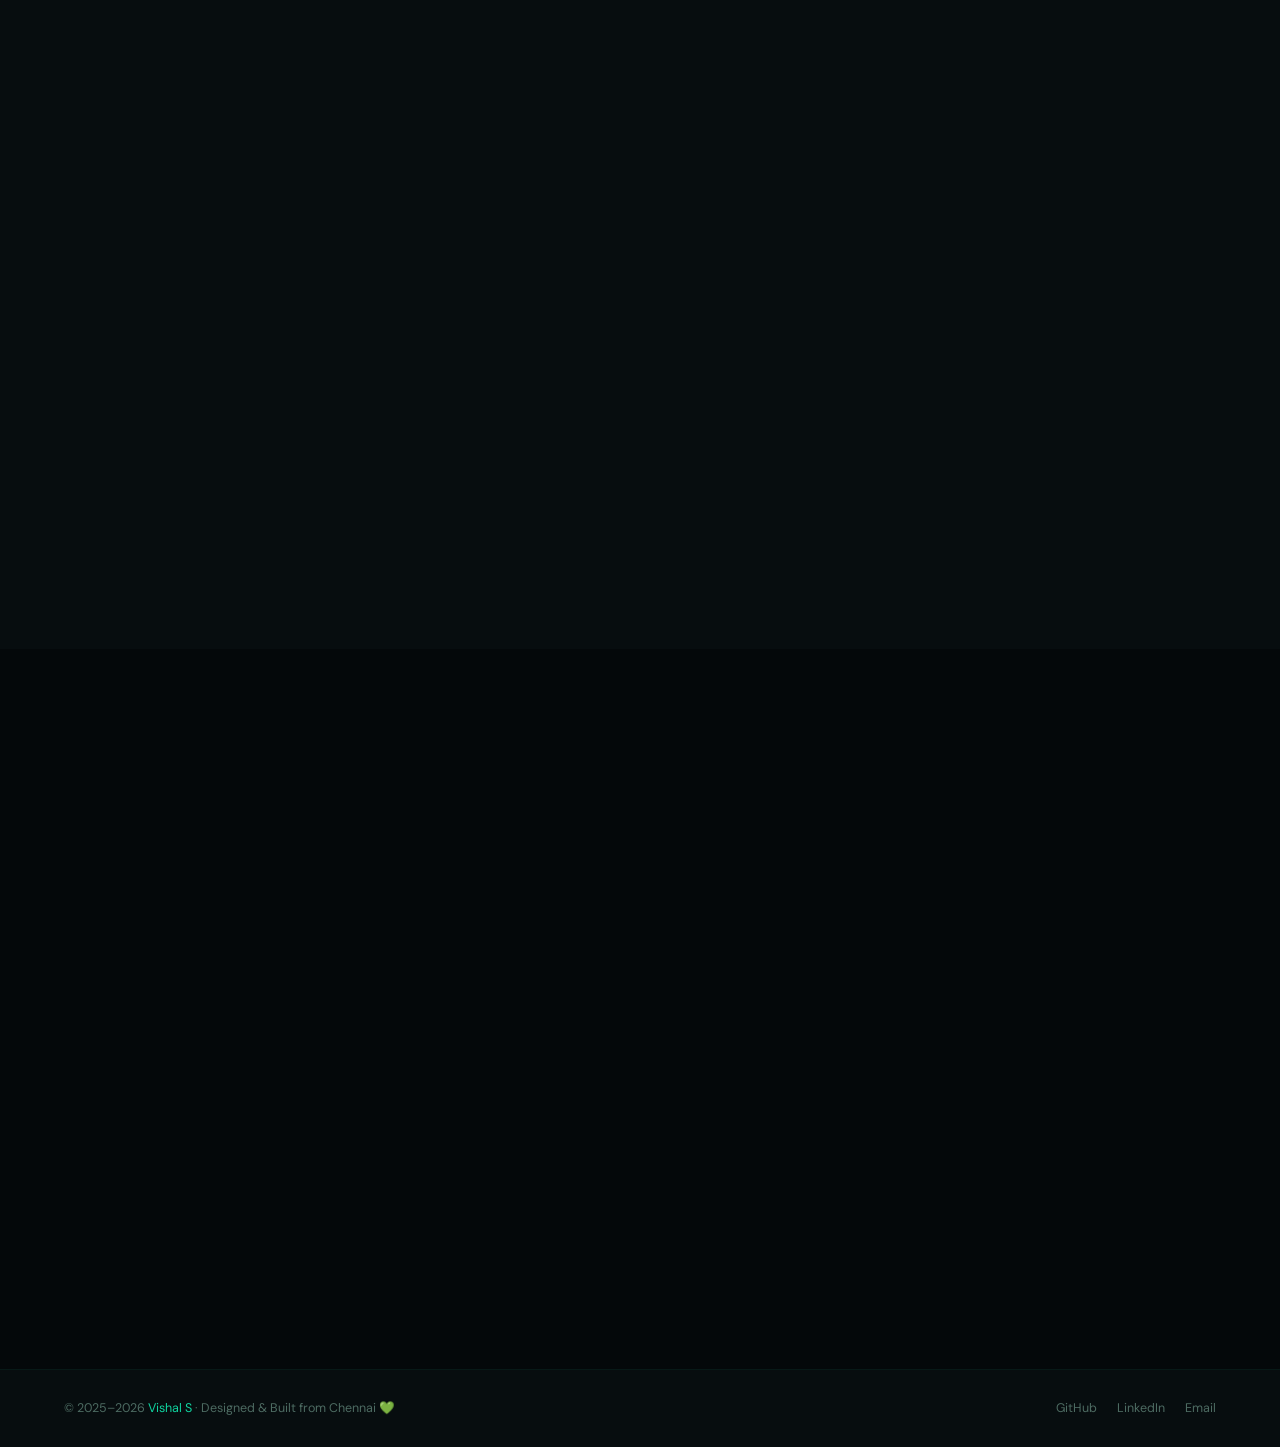
==== commit 9dabf19e: "Updated resume layout and spacing" ====
--- a/index.html
+++ b/index.html
@@ -51,7 +51,7 @@
       <a href="#leadership">Leadership</a>
       <a href="#contact">Contact</a>
     </div>
-    <a href="./Vishal_S_Resume.pdf" download class="nav-cta">Resume ↗</a>
+    <a href="./Vishal_S Resume.pdf" download class="nav-cta">Resume ↗</a>
     <button class="ham" id="ham"><span></span><span></span><span></span></button>
   </nav>
 
@@ -121,7 +121,7 @@
           </svg>
           View Projects
         </a>
-        <a href="./Vishal_S_Resume.pdf" download class="btn btn-border">
+        <a href="./Vishal_S Resume.pdf" download class="btn btn-border">
           <svg width="14" height="14" viewBox="0 0 24 24" fill="none" stroke="currentColor" stroke-width="2">
             <path d="M21 15v4a2 2 0 01-2 2H5a2 2 0 01-2-2v-4" />
             <polyline points="7 10 12 15 17 10" />
@@ -157,7 +157,7 @@
           <div class="p-ring-dot"></div>
         </div>
         <div class="p-ring2"></div>
-        <div class="p-frame"><img id="hero-img" src="" alt="Vishal S" width="720" height="720" decoding="async" fetchpriority="high"></div>
+        <div class="p-frame"><img id="hero-img" src="assets/vishal-main-photo.jpeg" alt="Vishal S" width="720" height="720" decoding="async" fetchpriority="high"></div>
         <div class="p-status"><span class="p-status-em">●</span>Available for Work</div>
         <div class="flt-chip chip-a">
           <div class="fc-i">⚛</div>
@@ -912,7 +912,7 @@
         </a>
         <a href="https://www.linkedin.com/in/vishal-s-468605346" target="_blank" rel="noopener"
           class="btn btn-border">View LinkedIn →</a>
-        <a href="./Vishal_S_Resume.pdf" download class="btn btn-ghost">
+        <a href="./Vishal_S Resume.pdf" download class="btn btn-ghost">
           <svg width="13" height="13" viewBox="0 0 24 24" fill="none" stroke="currentColor" stroke-width="2">
             <path d="M21 15v4a2 2 0 01-2 2H5a2 2 0 01-2-2v-4" />
             <polyline points="7 10 12 15 17 10" />
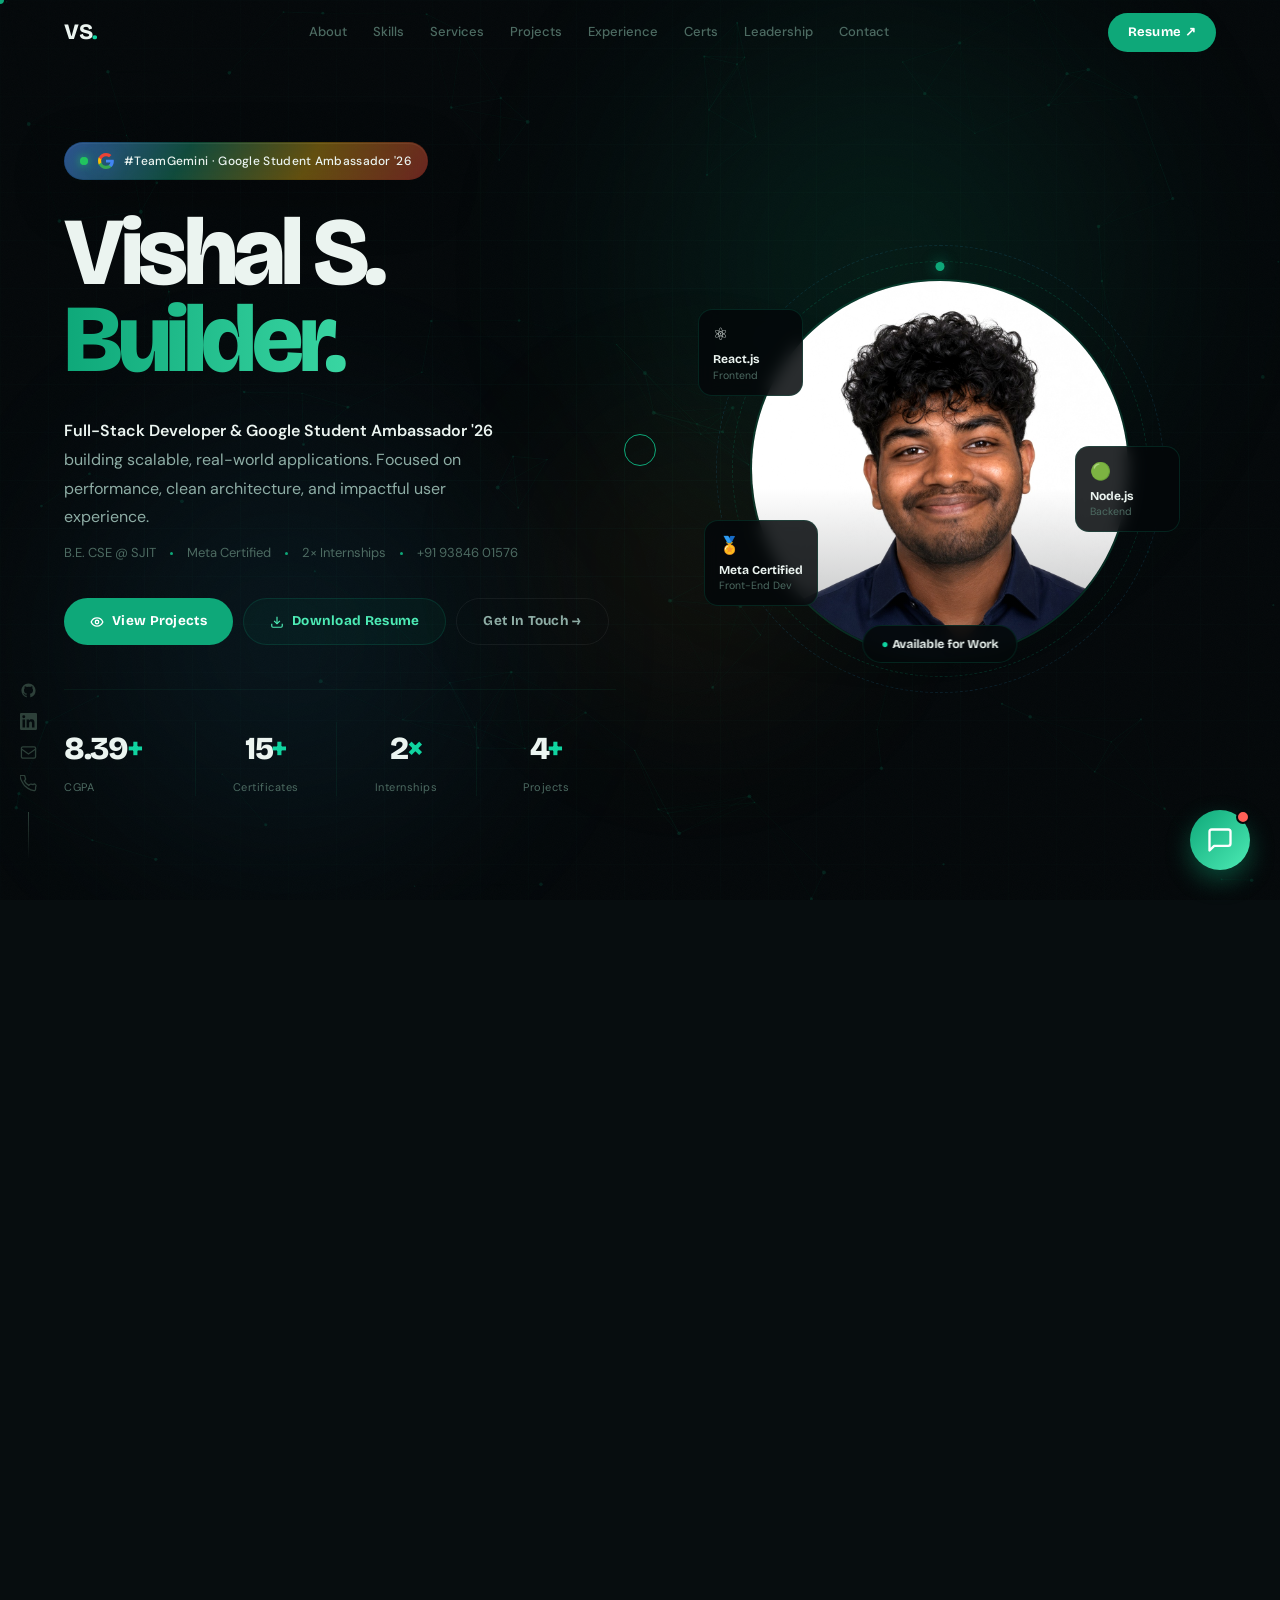
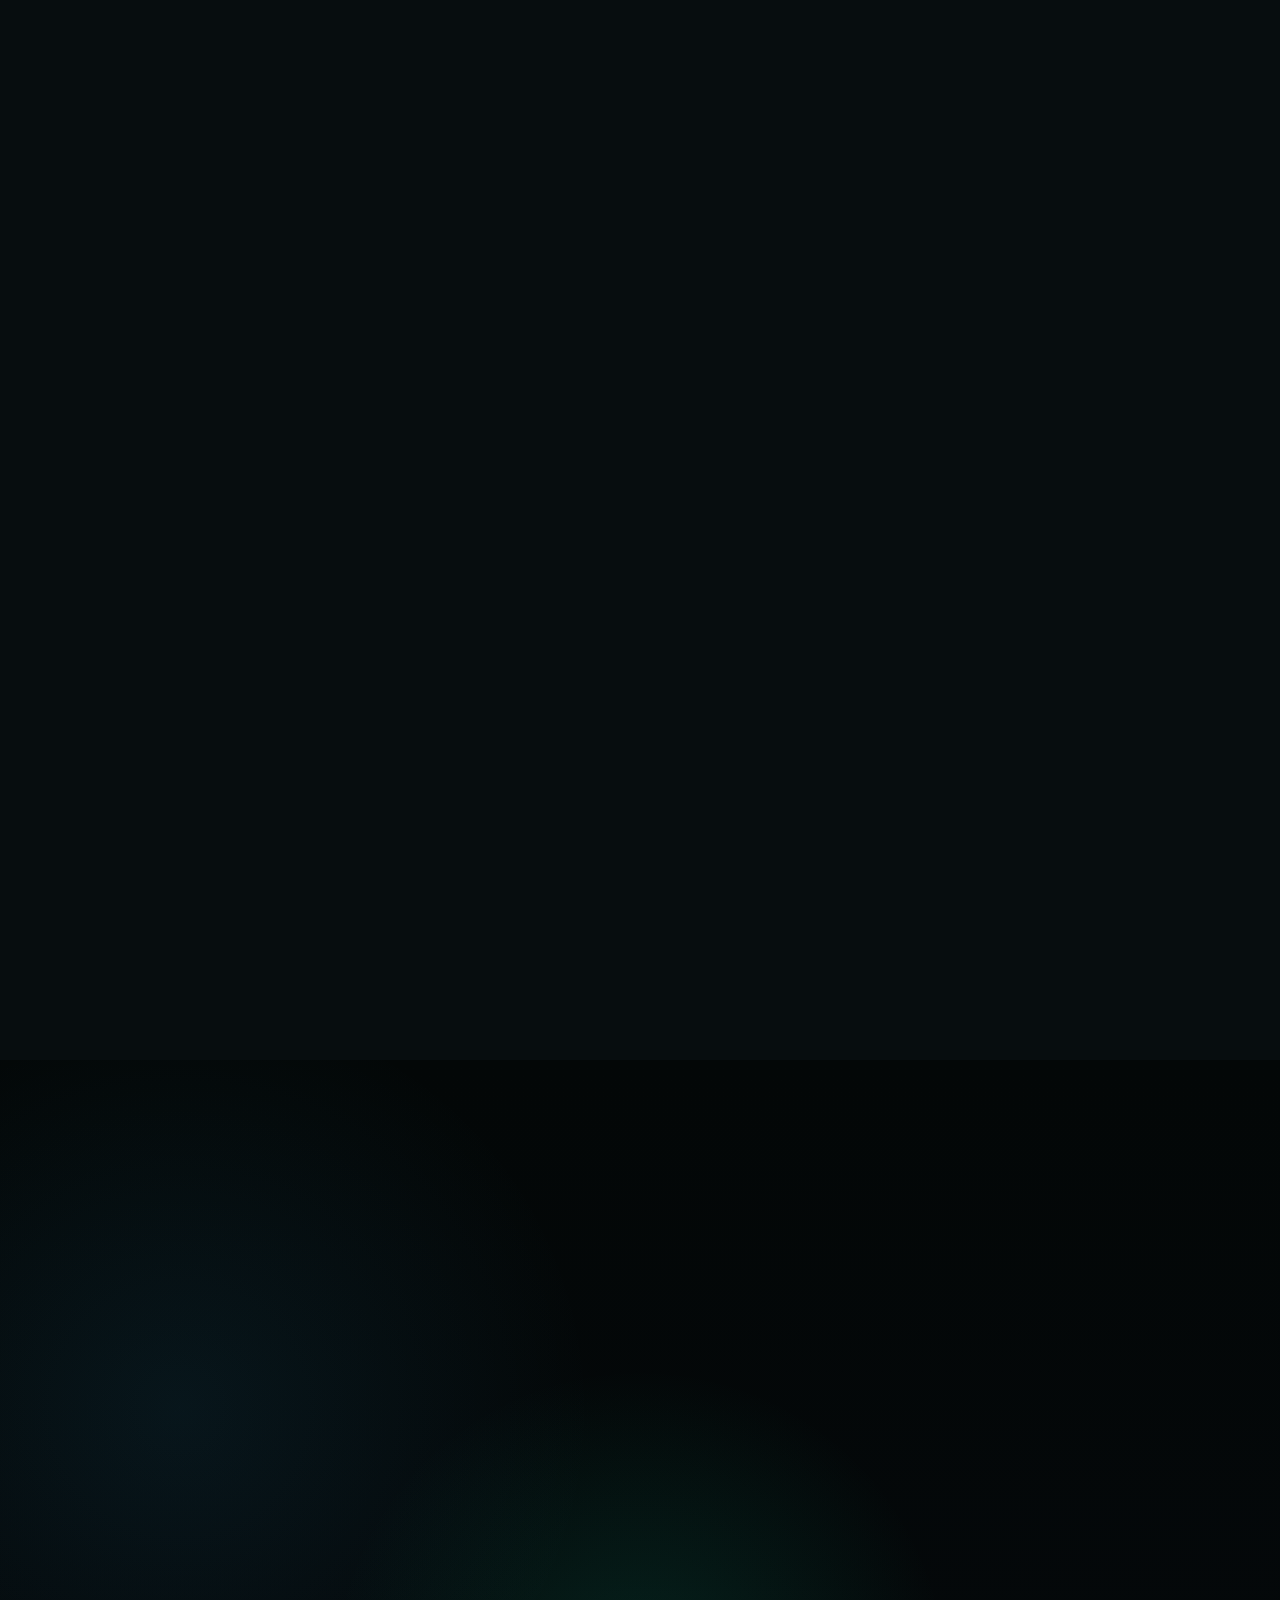
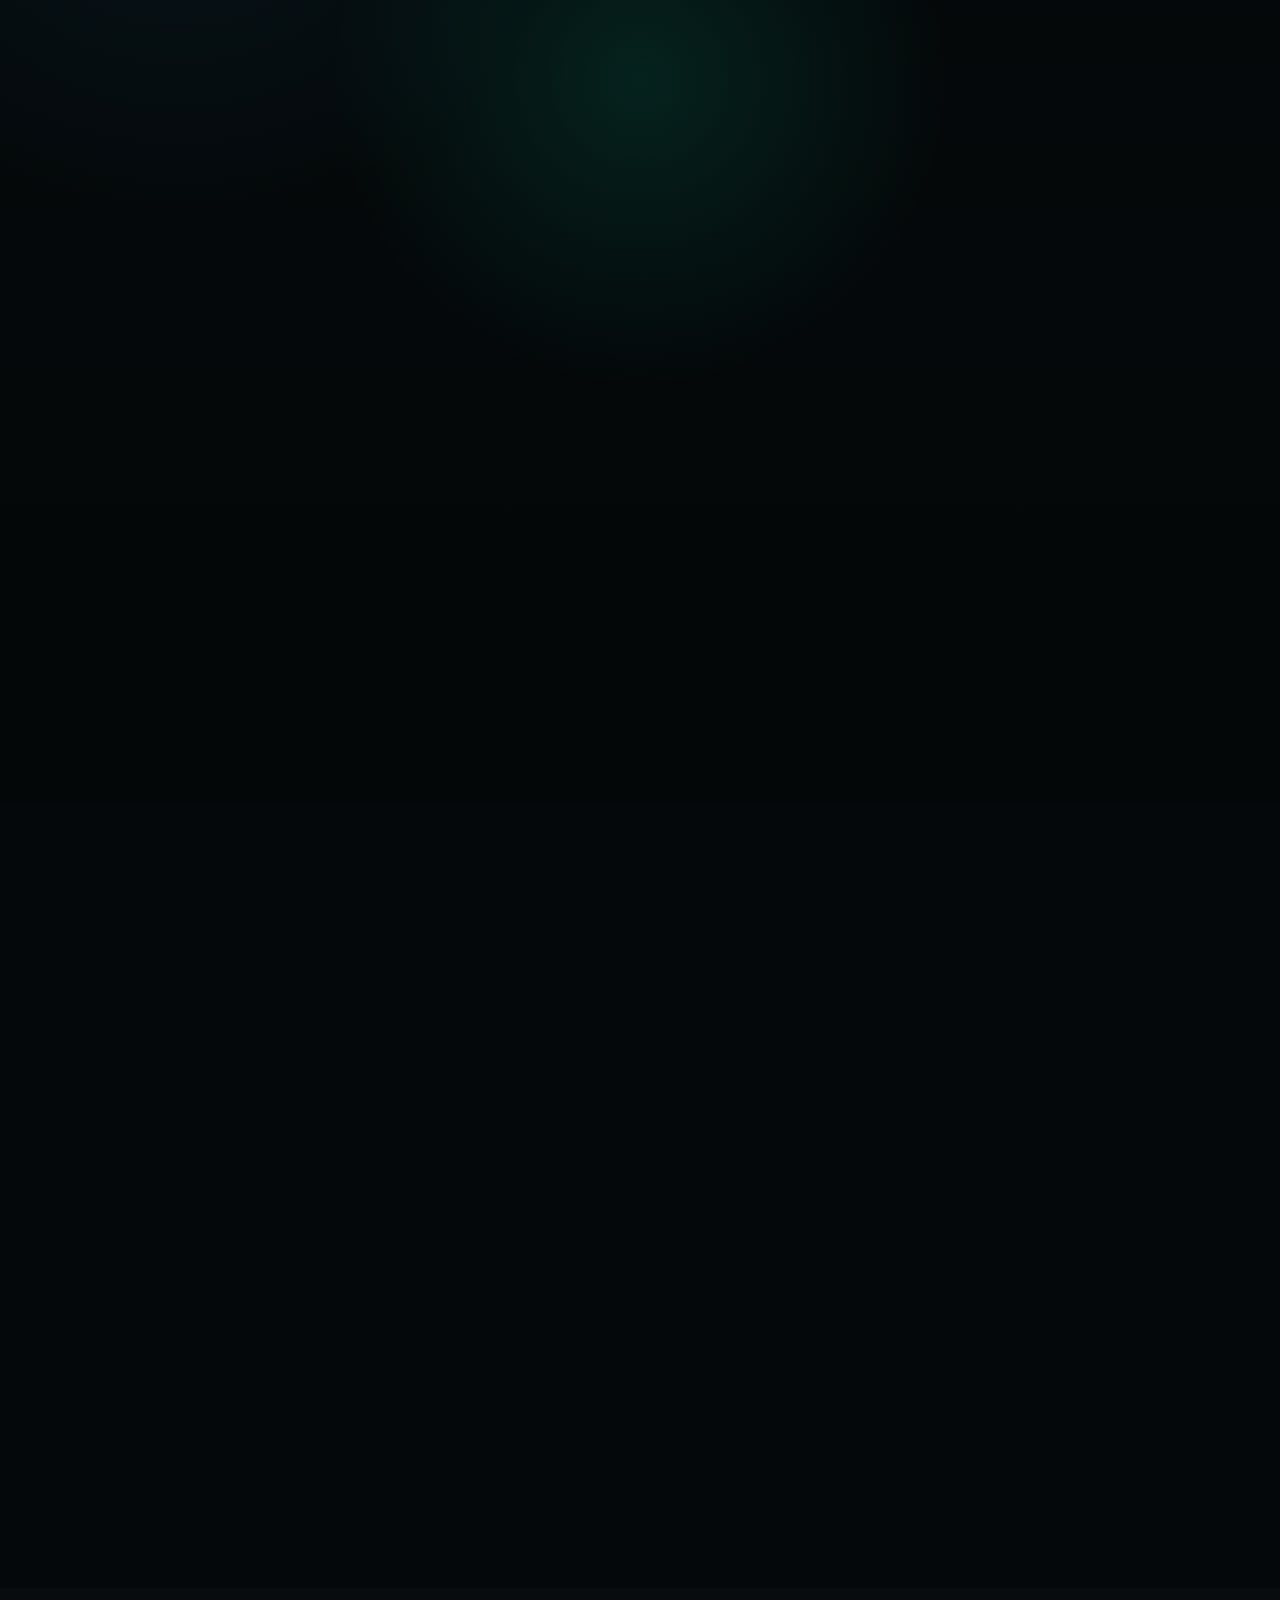
==== commit 46b37746: "Updated resume layout and spacing" ====
--- a/index.html
+++ b/index.html
@@ -94,19 +94,29 @@
     </div>
 
     <div class="hero-l">
-      <div class="hero-avail">
+      <div class="hero-avail hero-gsa-badge">
         <div class="avail-wrap">
           <div class="avail-dot"></div>
           <div class="avail-ping"></div>
         </div>
-        Open to Internships · Chennai · Available 2026
+        <svg class="google-g-mark" viewBox="0 0 48 48" aria-hidden="true">
+          <path fill="#4285F4"
+            d="M47.5 24.5c0-1.6-.1-3.1-.4-4.5H24v8.5h13.2c-.6 3.1-2.3 5.7-4.9 7.4v6h7.9c4.6-4.2 7.3-10.5 7.3-17.4z" />
+          <path fill="#34A853"
+            d="M24 48c6.6 0 12.1-2.2 16.2-6l-7.9-6c-2.2 1.5-5 2.3-8.3 2.3-6.4 0-11.8-4.3-13.7-10.1H2.2v6.2C6.2 42.4 14.5 48 24 48z" />
+          <path fill="#FBBC05"
+            d="M10.3 28.2c-.5-1.5-.8-3-.8-4.7s.3-3.2.8-4.7v-6.2H2.2C.8 15.8 0 19.3 0 23.5s.8 7.7 2.2 10.9l8.1-6.2z" />
+          <path fill="#EA4335"
+            d="M24 9.5c3.6 0 6.8 1.2 9.3 3.6l7-7C36.1 2.2 30.6 0 24 0 14.5 0 6.2 5.6 2.2 13.6l8.1 6.2C12.2 13.8 17.6 9.5 24 9.5z" />
+        </svg>
+        <span>#TeamGemini · Google Student Ambassador '26</span>
       </div>
       <h1 class="hero-name">
         <span class="n-plain">Vishal S.</span>
         <span class="n-grad" id="typed"></span>
       </h1>
-      <p class="hero-role"><strong>Full-Stack Developer</strong> building scalable, real-world applications. Focused on
-        performance, clean architecture, and impactful user experience.</p>
+      <p class="hero-role"><strong>Full-Stack Developer & Google Student Ambassador '26</strong> building scalable,
+        real-world applications. Focused on performance, clean architecture, and impactful user experience.</p>
       <div class="hero-meta">
         <span>B.E. CSE @ SJIT</span><span class="hm-dot"></span>
         <span>Meta Certified</span><span class="hm-dot"></span>
@@ -595,8 +605,53 @@
   <section id="experience">
     <div class="chip rv">Work History</div>
     <h2 class="h1 rv">Experience</h2>
-    <p class="sub rv">Two internships, real projects, real impact — across Chennai's tech ecosystem.</p>
+    <p class="sub rv">Ambassador work, internships, real projects, real impact — across Chennai's tech ecosystem.</p>
     <div class="exp-grid">
+      <div class="card exp-card gsa-exp-card rv-l">
+        <div class="gsa-exp-top">
+          <div class="gsa-spark-shell" aria-hidden="true">
+            <svg class="gsa-spark" viewBox="0 0 120 120">
+              <defs>
+                <linearGradient id="geminiSpark" x1="12" y1="18" x2="110" y2="108" gradientUnits="userSpaceOnUse">
+                  <stop offset="0" stop-color="#4285F4" />
+                  <stop offset=".34" stop-color="#34A853" />
+                  <stop offset=".62" stop-color="#FBBC05" />
+                  <stop offset="1" stop-color="#EA4335" />
+                </linearGradient>
+              </defs>
+              <path fill="url(#geminiSpark)"
+                d="M60 4c5.8 28.8 27.2 50.2 56 56-28.8 5.8-50.2 27.2-56 56C54.2 87.2 32.8 65.8 4 60 32.8 54.2 54.2 32.8 60 4z" />
+            </svg>
+          </div>
+          <div class="gsa-exp-main">
+            <div class="exp-hdr gsa-exp-hdr">
+              <div>
+                <div class="gsa-title-row">
+                  <div class="exp-co">Google Gemini</div>
+                  <span class="gsa-official-badge">Official</span>
+                </div>
+                <div class="exp-role">Google Student Ambassador ’26</div>
+              </div>
+              <div class="exp-period">May 2026 – Present</div>
+            </div>
+            <div class="exp-loc">
+              <svg width="12" height="12" viewBox="0 0 24 24" fill="none" stroke="currentColor" stroke-width="2">
+                <path d="M21 10c0 7-9 13-9 13s-9-6-9-13a9 9 0 0118 0z" />
+                <circle cx="12" cy="10" r="3" />
+              </svg>
+              Chennai, India
+            </div>
+            <div class="exp-pts gsa-exp-pts">
+              <div class="exp-pt"><span class="ep-a">✦</span>Selected to represent campus communities and promote
+                AI-driven innovation initiatives under #TeamGemini.</div>
+              <div class="exp-pt"><span class="ep-a">✦</span>Creating technical content, driving awareness around
+                Generative AI, Prompt Engineering, and collaborating with developer communities across India.</div>
+            </div>
+            <div class="exp-tags"><span class="exp-tag">Generative AI</span><span class="exp-tag">Prompt
+                Engineering</span><span class="exp-tag">Community Leadership</span></div>
+          </div>
+        </div>
+      </div>
       <div class="card exp-card rv-l">
         <div class="exp-hdr">
           <div>
@@ -826,7 +881,20 @@
     <h2 class="h1 rv">Leadership & Values</h2>
     <div class="lead-grid">
       <div class="lead-list">
-        <div class="lead-item rv-l" style="transition-delay:.00s">
+        <div class="lead-item lead-gsa-card rv-l" style="transition-delay:.00s">
+          <div class="lead-ico lead-gsa-ico">
+            <svg viewBox="0 0 64 64" aria-hidden="true">
+              <path fill="currentColor"
+                d="M32 3c3.2 14.8 14 25.6 29 29-15 3.4-25.8 14.2-29 29C28.8 46.2 18 35.4 3 32 18 28.6 28.8 17.8 32 3z" />
+            </svg>
+          </div>
+          <div>
+            <div class="lead-t">Google Student Ambassador ’26 (#TeamGemini)</div>
+            <div class="lead-d">One of the selected student leaders representing Google AI initiatives, conducting
+              workshops, and evangelizing GenAI tools within the tech ecosystem.</div>
+          </div>
+        </div>
+        <div class="lead-item rv-l" style="transition-delay:.08s">
           <div class="lead-ico">👥</div>
           <div>
             <div class="lead-t">Team Leadership</div>
@@ -834,7 +902,7 @@
               scope.</div>
           </div>
         </div>
-        <div class="lead-item rv-l" style="transition-delay:.08s">
+        <div class="lead-item rv-l" style="transition-delay:.16s">
           <div class="lead-ico">🎨</div>
           <div>
             <div class="lead-t">UI/UX Design</div>
@@ -842,7 +910,7 @@
               flows.</div>
           </div>
         </div>
-        <div class="lead-item rv-l" style="transition-delay:.16s">
+        <div class="lead-item rv-l" style="transition-delay:.24s">
           <div class="lead-ico">🧩</div>
           <div>
             <div class="lead-t">Problem Solving</div>
@@ -850,7 +918,7 @@
               issues.</div>
           </div>
         </div>
-        <div class="lead-item rv-l" style="transition-delay:.24s">
+        <div class="lead-item rv-l" style="transition-delay:.32s">
           <div class="lead-ico">📡</div>
           <div>
             <div class="lead-t">Open Source & Community</div>
@@ -858,7 +926,7 @@
               reviews.</div>
           </div>
         </div>
-        <div class="lead-item rv-l" style="transition-delay:.32s">
+        <div class="lead-item rv-l" style="transition-delay:.40s">
           <div class="lead-ico">🤝</div>
           <div>
             <div class="lead-t">Cross-functional Collaboration</div>
--- a/style.css
+++ b/style.css
@@ -841,6 +841,46 @@
       border-radius: 50%;
       background: rgba(14, 168, 121, .5);
       animation: ping 2s ease-in-out infinite
+    }
+
+    .hero-gsa-badge {
+      position: relative;
+      gap: 10px;
+      padding: 8px 15px;
+      background: linear-gradient(135deg, rgba(255, 255, 255, .08), rgba(255, 255, 255, .025));
+      border: 1px solid transparent;
+      background-clip: padding-box;
+      color: var(--txt);
+      box-shadow: 0 18px 55px rgba(0, 0, 0, .28), inset 0 1px 0 rgba(255, 255, 255, .09);
+      backdrop-filter: blur(16px) saturate(150%);
+      -webkit-backdrop-filter: blur(16px) saturate(150%)
+    }
+
+    .hero-gsa-badge::before {
+      content: '';
+      position: absolute;
+      inset: -1px;
+      z-index: -1;
+      border-radius: inherit;
+      background: linear-gradient(120deg, rgba(66, 133, 244, .9), rgba(14, 168, 121, .6), rgba(251, 188, 5, .6), rgba(234, 67, 53, .72));
+      opacity: .6
+    }
+
+    .hero-gsa-badge .avail-dot {
+      background: #22c55e;
+      box-shadow: 0 0 10px rgba(34, 197, 94, .85), 0 0 22px rgba(34, 197, 94, .35)
+    }
+
+    .hero-gsa-badge .avail-ping {
+      background: rgba(34, 197, 94, .5)
+    }
+
+    .google-g-mark {
+      width: 16px;
+      height: 16px;
+      display: block;
+      flex-shrink: 0;
+      filter: drop-shadow(0 0 8px rgba(66, 133, 244, .28))
     }
 
     .hero-name {
@@ -1782,6 +1822,102 @@
       padding: 30px
     }
 
+    .gsa-exp-card {
+      grid-column: 1 / -1;
+      padding: 34px;
+      background:
+        radial-gradient(circle at 9% 22%, rgba(66, 133, 244, .14), transparent 28%),
+        radial-gradient(circle at 92% 18%, rgba(99, 102, 241, .16), transparent 30%),
+        linear-gradient(135deg, rgba(255, 255, 255, .055), rgba(255, 255, 255, .018));
+      border-color: rgba(99, 102, 241, .24);
+      box-shadow: inset 0 1px 0 rgba(255, 255, 255, .08), 0 20px 60px rgba(0, 0, 0, .22)
+    }
+
+    .gsa-exp-card:hover {
+      border-color: rgba(129, 140, 248, .5);
+      box-shadow: 0 0 30px rgba(99, 102, 241, 0.15), 0 24px 70px rgba(0, 0, 0, .42), inset 0 1px 0 rgba(255, 255, 255, .1)
+    }
+
+    .gsa-exp-top {
+      display: grid;
+      grid-template-columns: auto 1fr;
+      gap: 22px;
+      align-items: start
+    }
+
+    .gsa-spark-shell {
+      width: 62px;
+      height: 62px;
+      border-radius: 18px;
+      display: grid;
+      place-items: center;
+      background: linear-gradient(145deg, rgba(255, 255, 255, .1), rgba(255, 255, 255, .025));
+      border: 1px solid rgba(129, 140, 248, .28);
+      box-shadow: 0 0 24px rgba(66, 133, 244, .18), inset 0 1px 0 rgba(255, 255, 255, .1);
+      flex-shrink: 0
+    }
+
+    .gsa-spark {
+      width: 36px;
+      height: 36px;
+      animation: geminiPulse 2.8s ease-in-out infinite;
+      filter: drop-shadow(0 0 12px rgba(66, 133, 244, .28))
+    }
+
+    .gsa-exp-main {
+      min-width: 0
+    }
+
+    .gsa-exp-hdr {
+      margin-bottom: 12px
+    }
+
+    .gsa-title-row {
+      display: flex;
+      align-items: center;
+      gap: 10px;
+      flex-wrap: wrap
+    }
+
+    .gsa-official-badge {
+      display: inline-flex;
+      align-items: center;
+      height: 22px;
+      padding: 0 9px;
+      border-radius: 999px;
+      background: rgba(251, 188, 5, .12);
+      border: 1px solid rgba(251, 188, 5, .34);
+      color: #FFE8A3;
+      font-size: 9.5px;
+      font-weight: 900;
+      letter-spacing: 1.2px;
+      text-transform: uppercase;
+      box-shadow: 0 0 18px rgba(251, 188, 5, .08)
+    }
+
+    .gsa-exp-pts .exp-pt {
+      border-bottom-color: rgba(129, 140, 248, .12)
+    }
+
+    .gsa-exp-pts .ep-a {
+      color: #a5b4fc;
+      font-size: 13px;
+      margin-top: 3px;
+      text-shadow: 0 0 12px rgba(129, 140, 248, .45)
+    }
+
+    @keyframes geminiPulse {
+      0%, 100% {
+        transform: scale(1) rotate(0deg);
+        opacity: .92
+      }
+
+      50% {
+        transform: scale(1.1) rotate(4deg);
+        opacity: 1
+      }
+    }
+
     .exp-card::before {
       content: '';
       position: absolute;
@@ -1791,6 +1927,14 @@
       height: 100%;
       background: linear-gradient(to bottom, var(--em), var(--sky));
       border-radius: 20px 0 0 20px
+    }
+
+    .exp-card.gsa-exp-card::before {
+      width: 4px;
+      right: auto;
+      height: 100%;
+      background: linear-gradient(to bottom, #4285F4, #34A853, #FBBC05, #EA4335);
+      opacity: 1
     }
 
     .exp-hdr {
@@ -2094,6 +2238,31 @@
       box-shadow: 0 0 24px rgba(14, 168, 121, .14), inset 0 0 20px rgba(14, 168, 121, .04)
     }
 
+    .lead-gsa-card {
+      position: relative;
+      padding: 22px 24px;
+      background:
+        radial-gradient(circle at 11% 18%, rgba(66, 133, 244, .13), transparent 30%),
+        linear-gradient(135deg, rgba(255, 255, 255, .055), rgba(255, 255, 255, .018));
+      border-color: rgba(129, 140, 248, .28);
+      box-shadow: inset 0 1px 0 rgba(255, 255, 255, .08), 0 18px 42px rgba(0, 0, 0, .22)
+    }
+
+    .lead-gsa-card::before {
+      content: '';
+      position: absolute;
+      inset: 0 auto 0 0;
+      width: 3px;
+      border-radius: 14px 0 0 14px;
+      background: linear-gradient(to bottom, #4285F4, #34A853, #FBBC05, #EA4335)
+    }
+
+    .lead-gsa-card:hover {
+      border-color: rgba(129, 140, 248, .52);
+      box-shadow: 0 0 30px rgba(99, 102, 241, .15), 0 18px 52px rgba(0, 0, 0, .34);
+      transform: translateX(6px) translateY(-2px)
+    }
+
     .lead-ico {
       width: 38px;
       height: 38px;
@@ -2105,6 +2274,19 @@
       font-size: 17px;
       border: 1px solid var(--bdr);
       flex-shrink: 0
+    }
+
+    .lead-gsa-ico {
+      color: #a5b4fc;
+      background: rgba(99, 102, 241, .11);
+      border-color: rgba(129, 140, 248, .25);
+      box-shadow: 0 0 24px rgba(99, 102, 241, .12)
+    }
+
+    .lead-gsa-ico svg {
+      width: 19px;
+      height: 19px;
+      filter: drop-shadow(0 0 9px rgba(129, 140, 248, .35))
     }
 
     .lead-t {
@@ -2335,6 +2517,11 @@
         justify-content: center
       }
 
+      .hero-gsa-badge {
+        max-width: 100%;
+        justify-content: center
+      }
+
       .hero-nums .hn {
         text-align: center
       }
@@ -2370,6 +2557,11 @@
         grid-template-columns: 1fr
       }
 
+      .gsa-exp-top {
+        grid-template-columns: 1fr;
+        justify-items: start
+      }
+
       .edu-wrap {
         grid-template-columns: 1fr
       }
@@ -2403,6 +2595,21 @@
     }
 
     @media(max-width:600px) {
+      .hero-gsa-badge {
+        align-items: center;
+        white-space: normal;
+        line-height: 1.45;
+        border-radius: 22px
+      }
+
+      .gsa-exp-card {
+        padding: 28px 22px
+      }
+
+      .gsa-title-row {
+        gap: 8px
+      }
+
       .ab-grid {
         grid-template-columns: 1fr
       }
